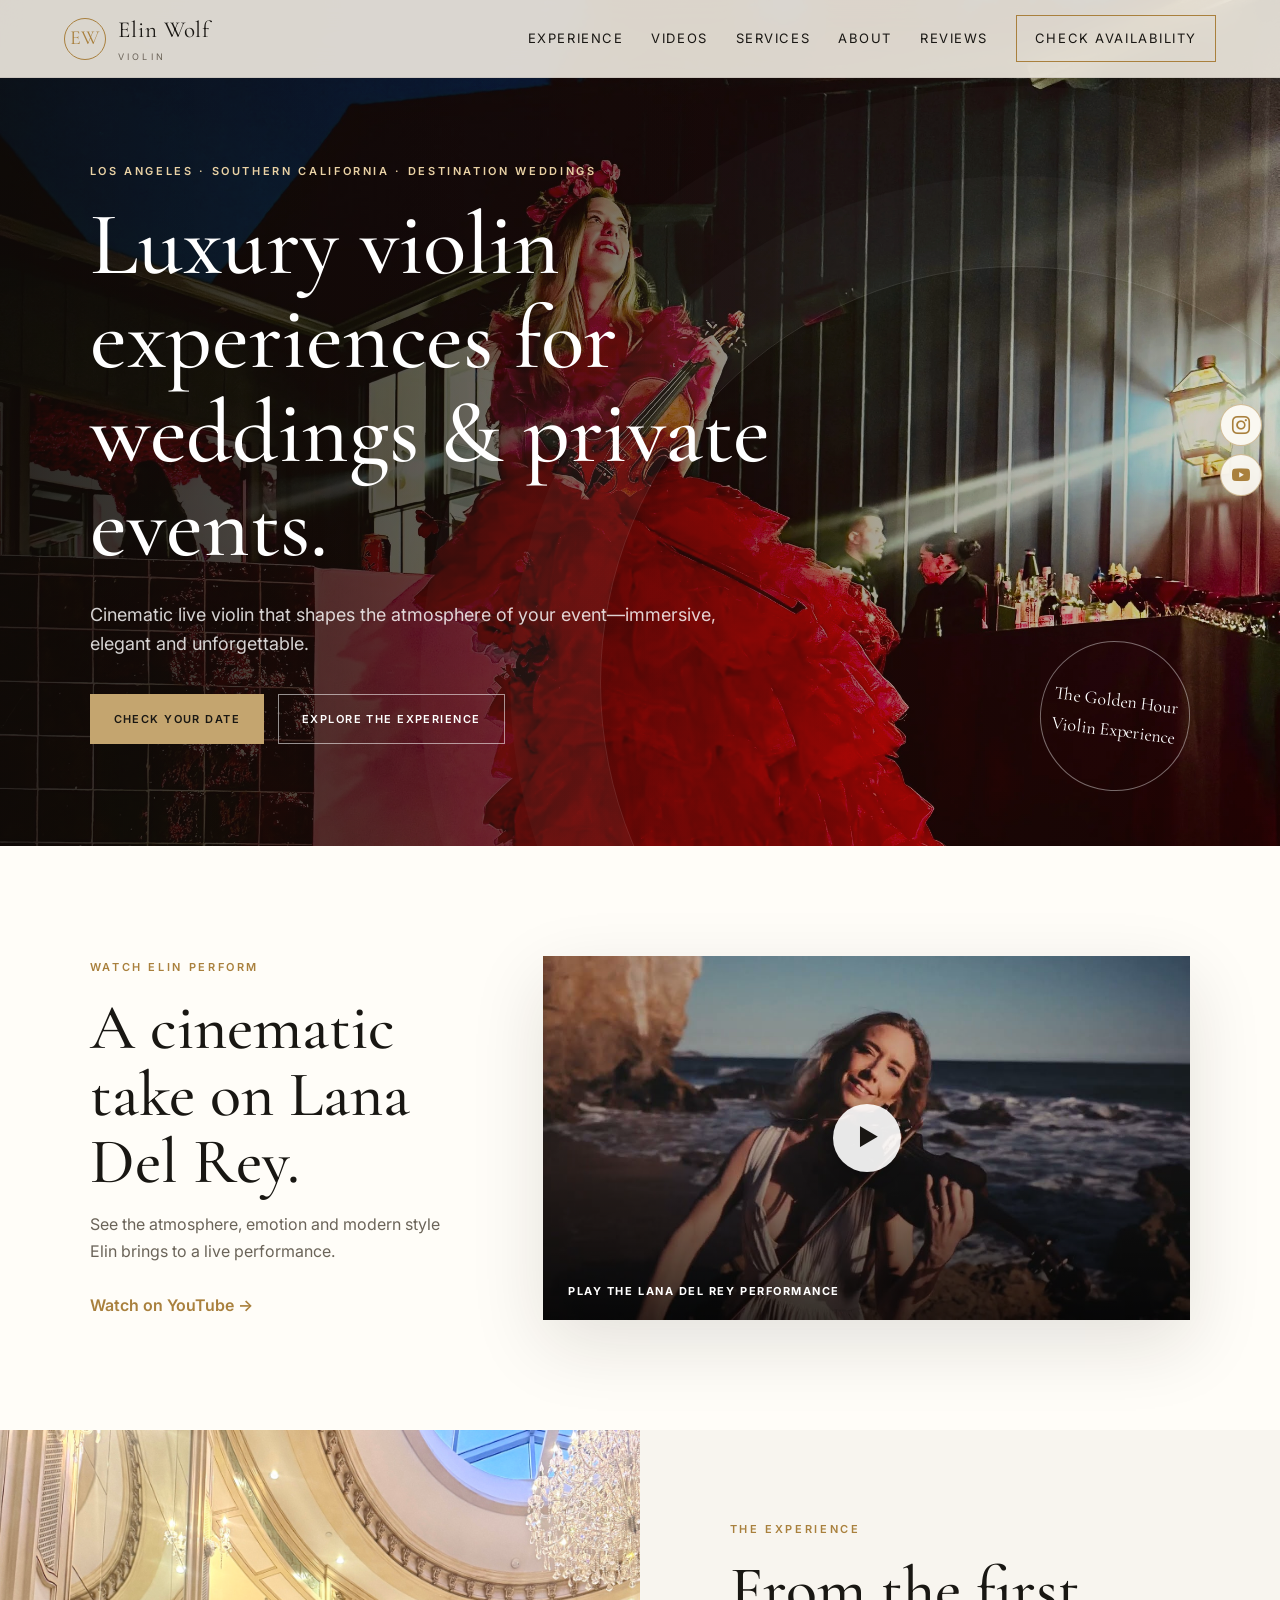
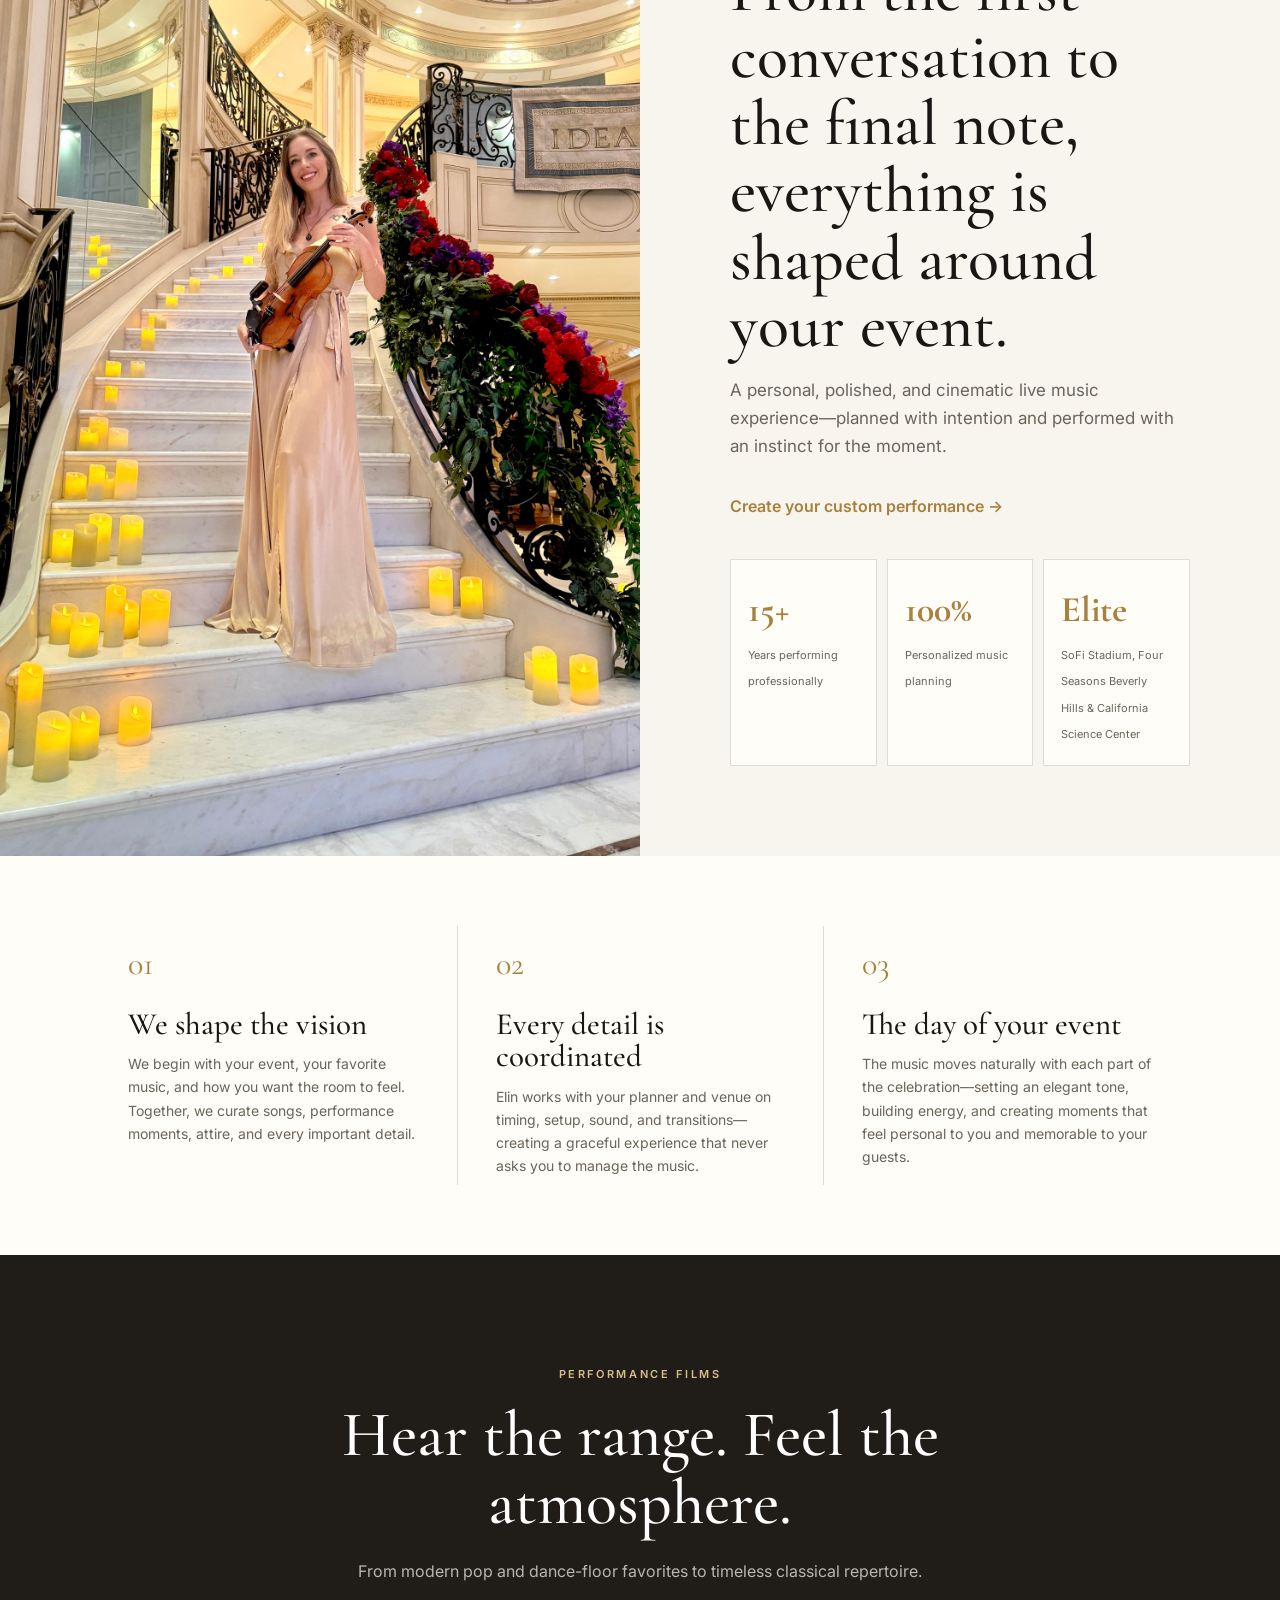
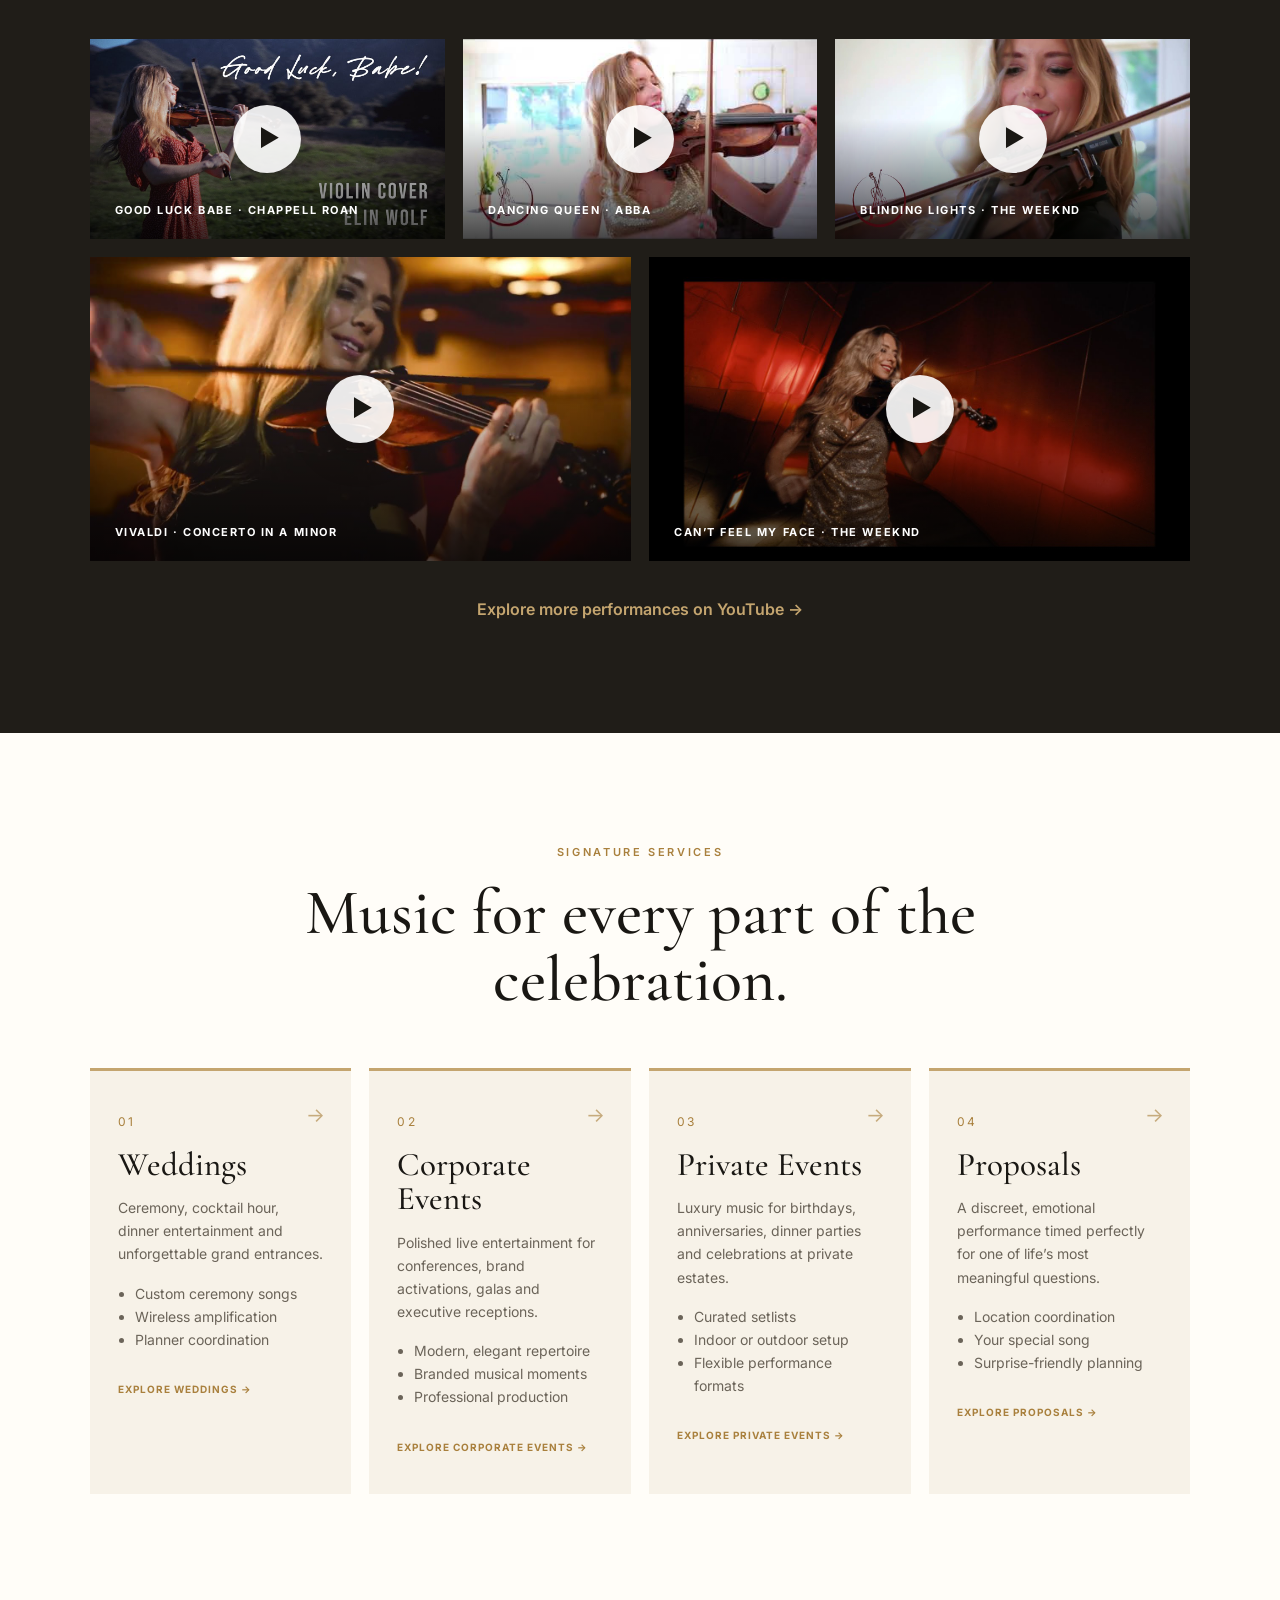
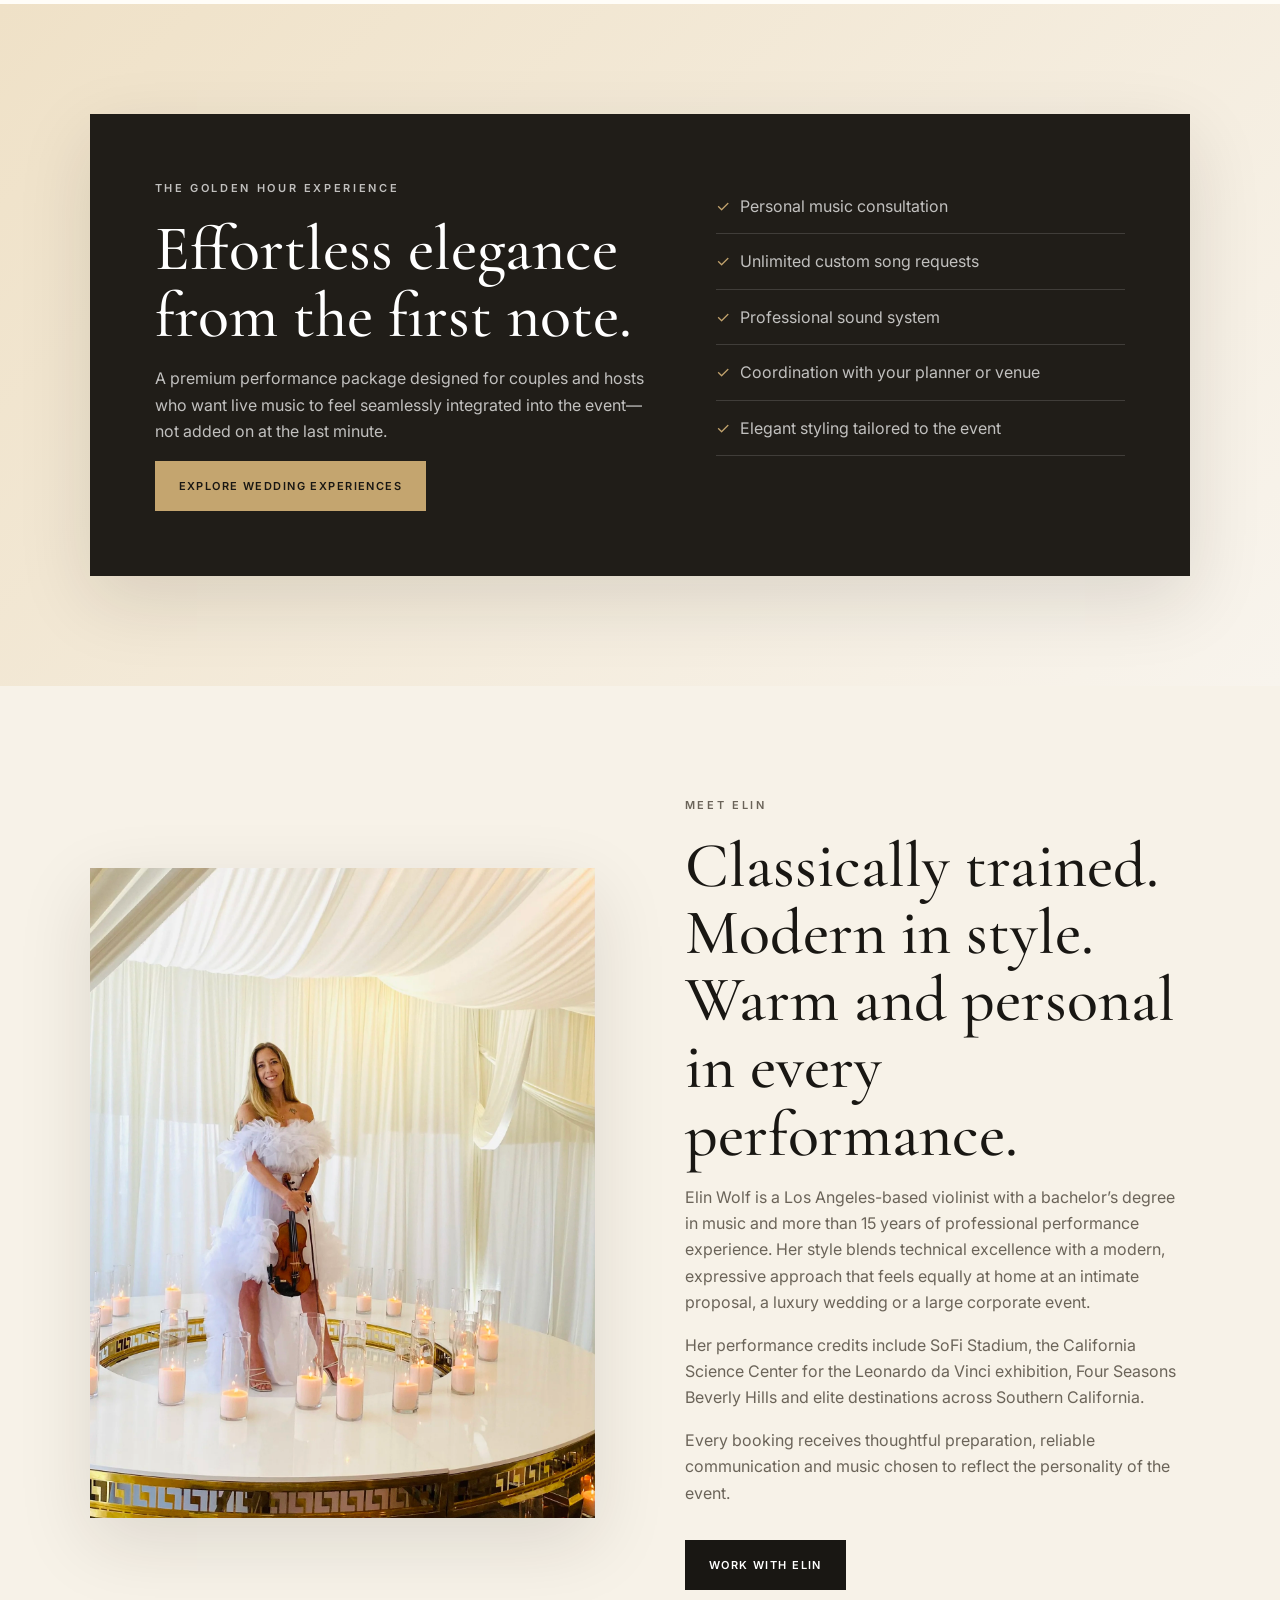
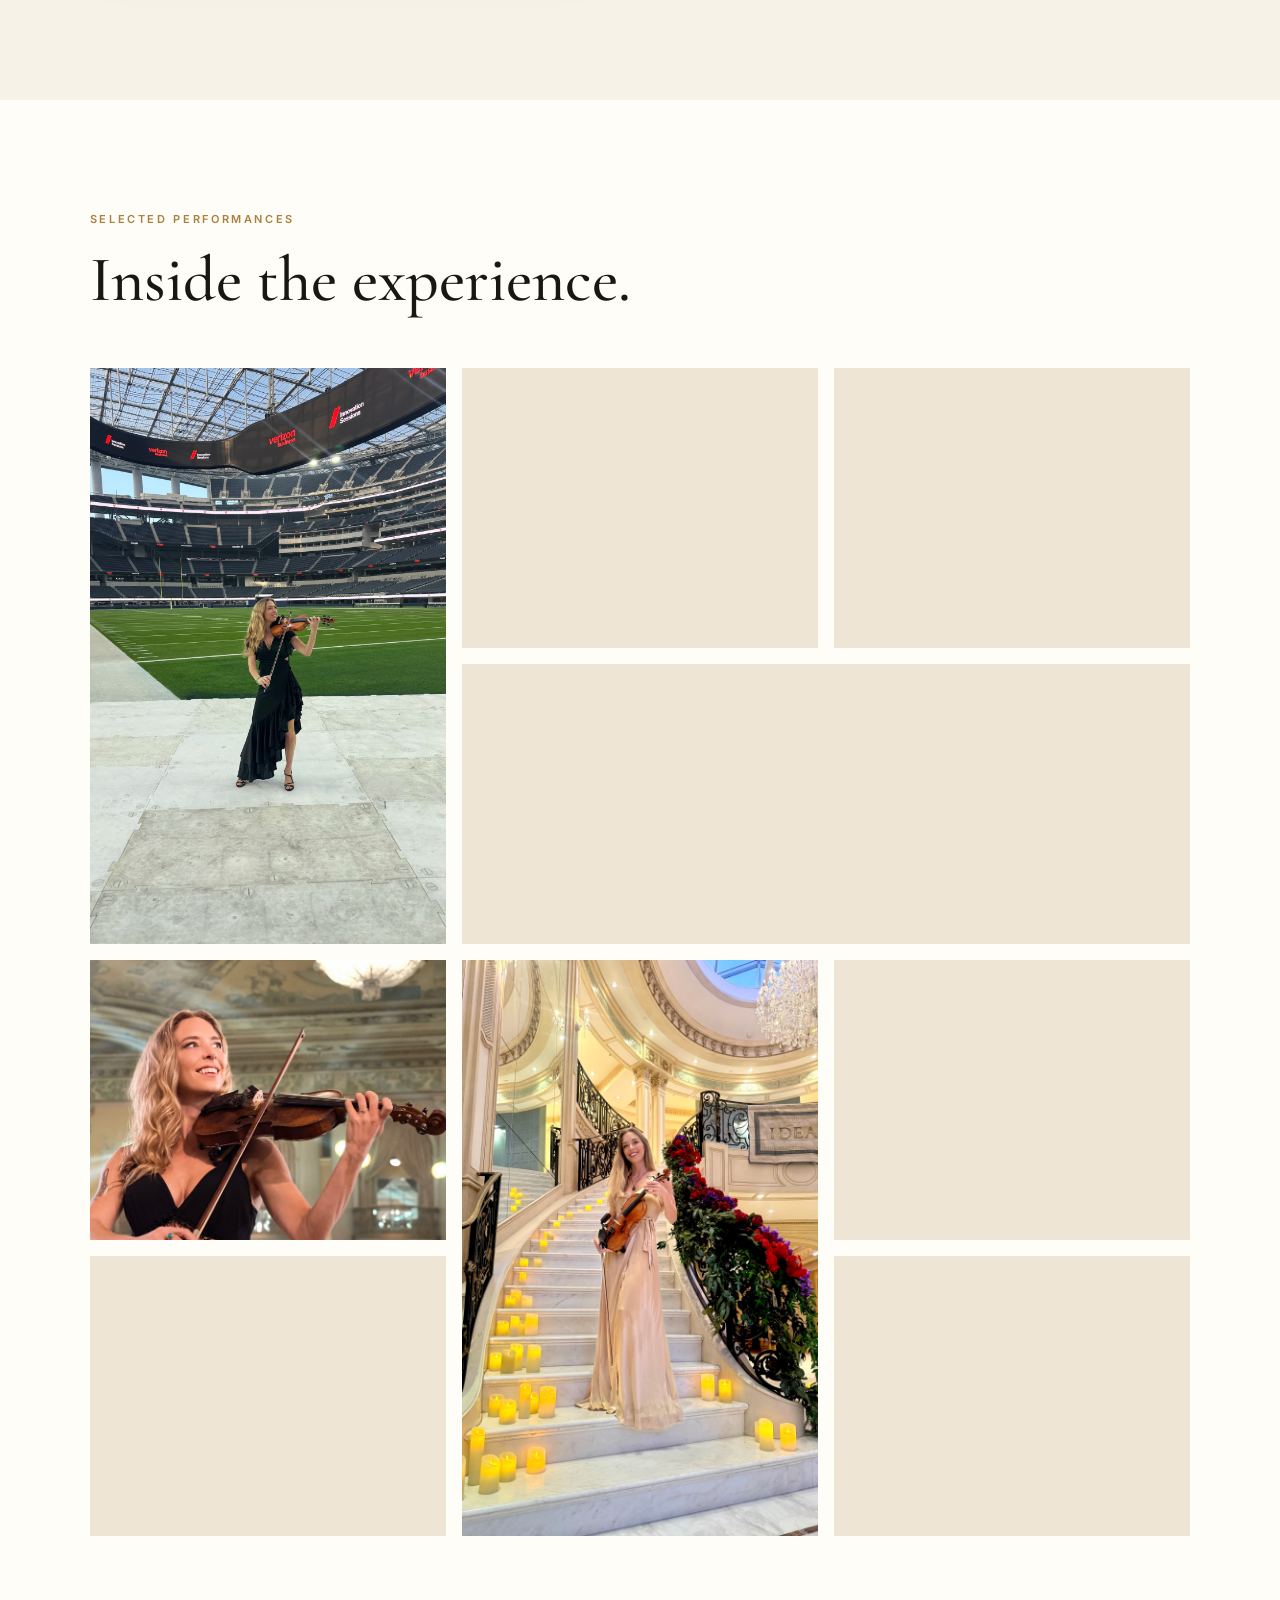
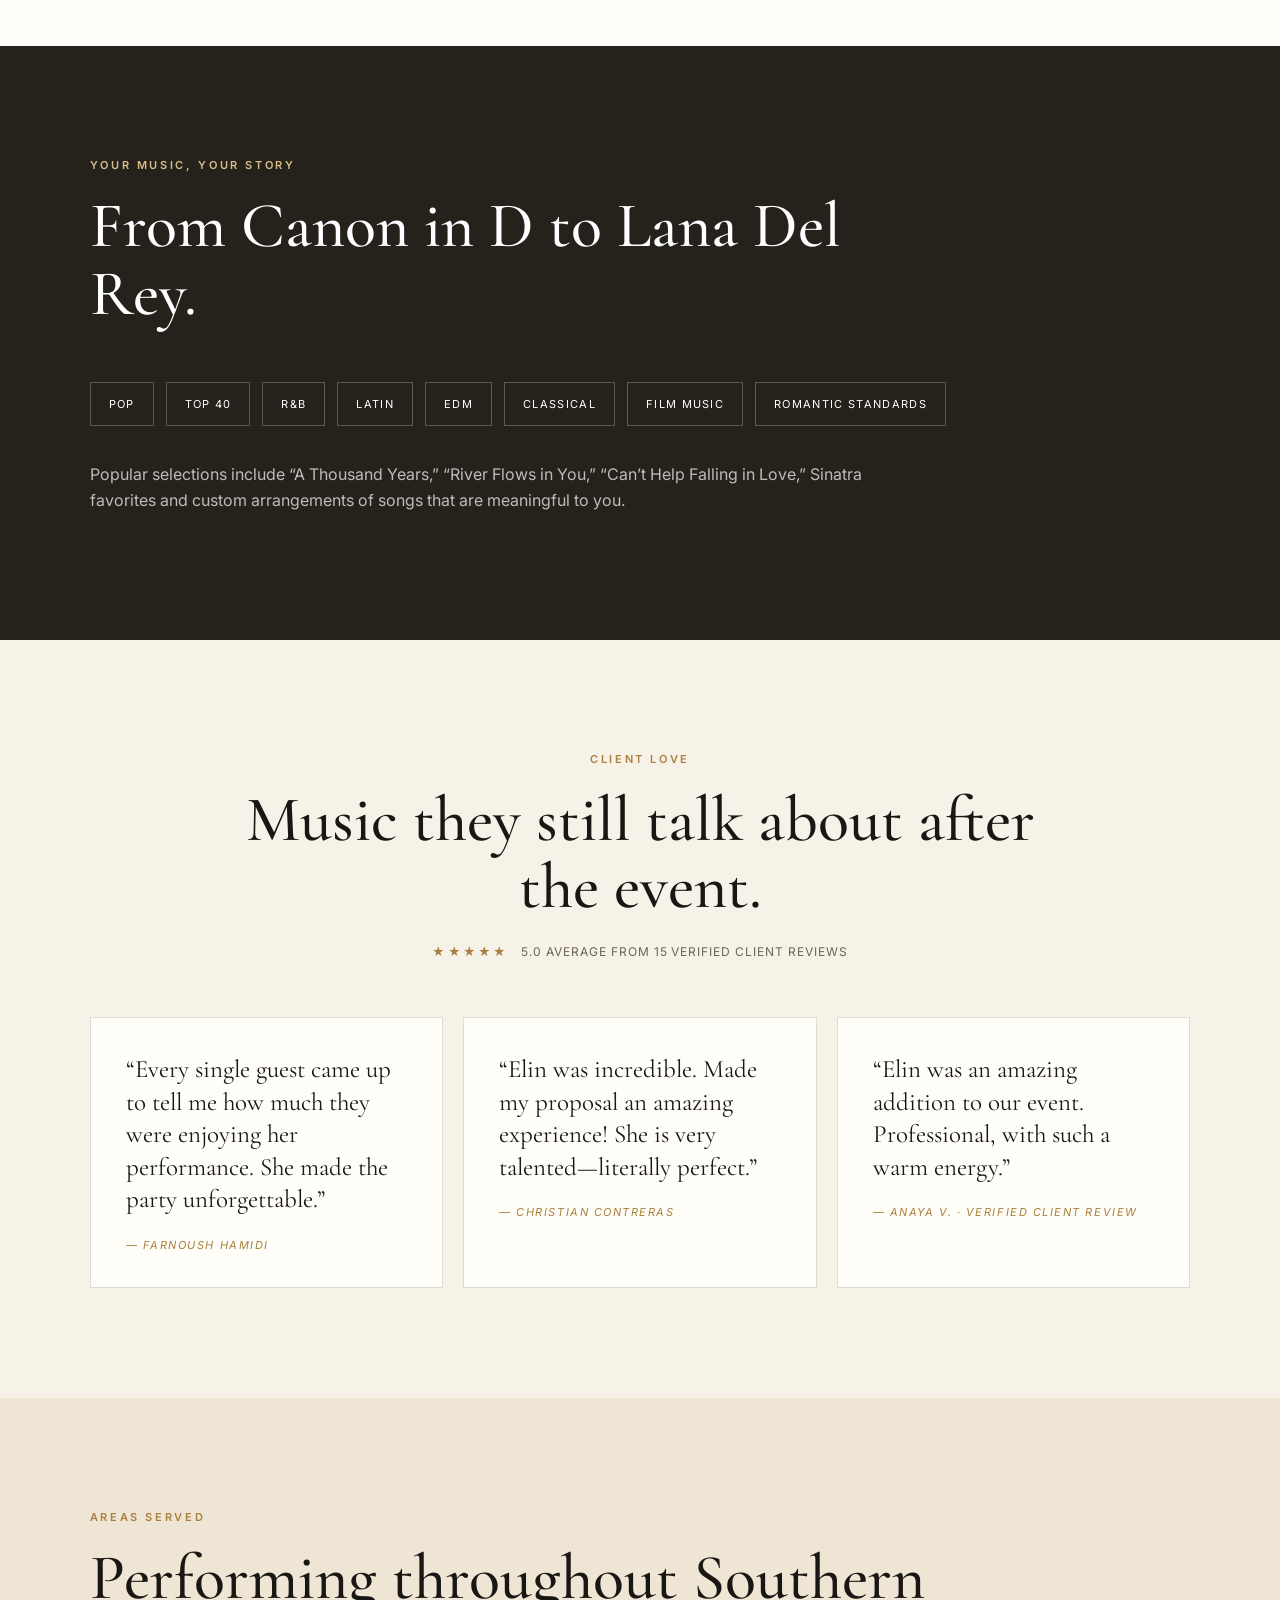
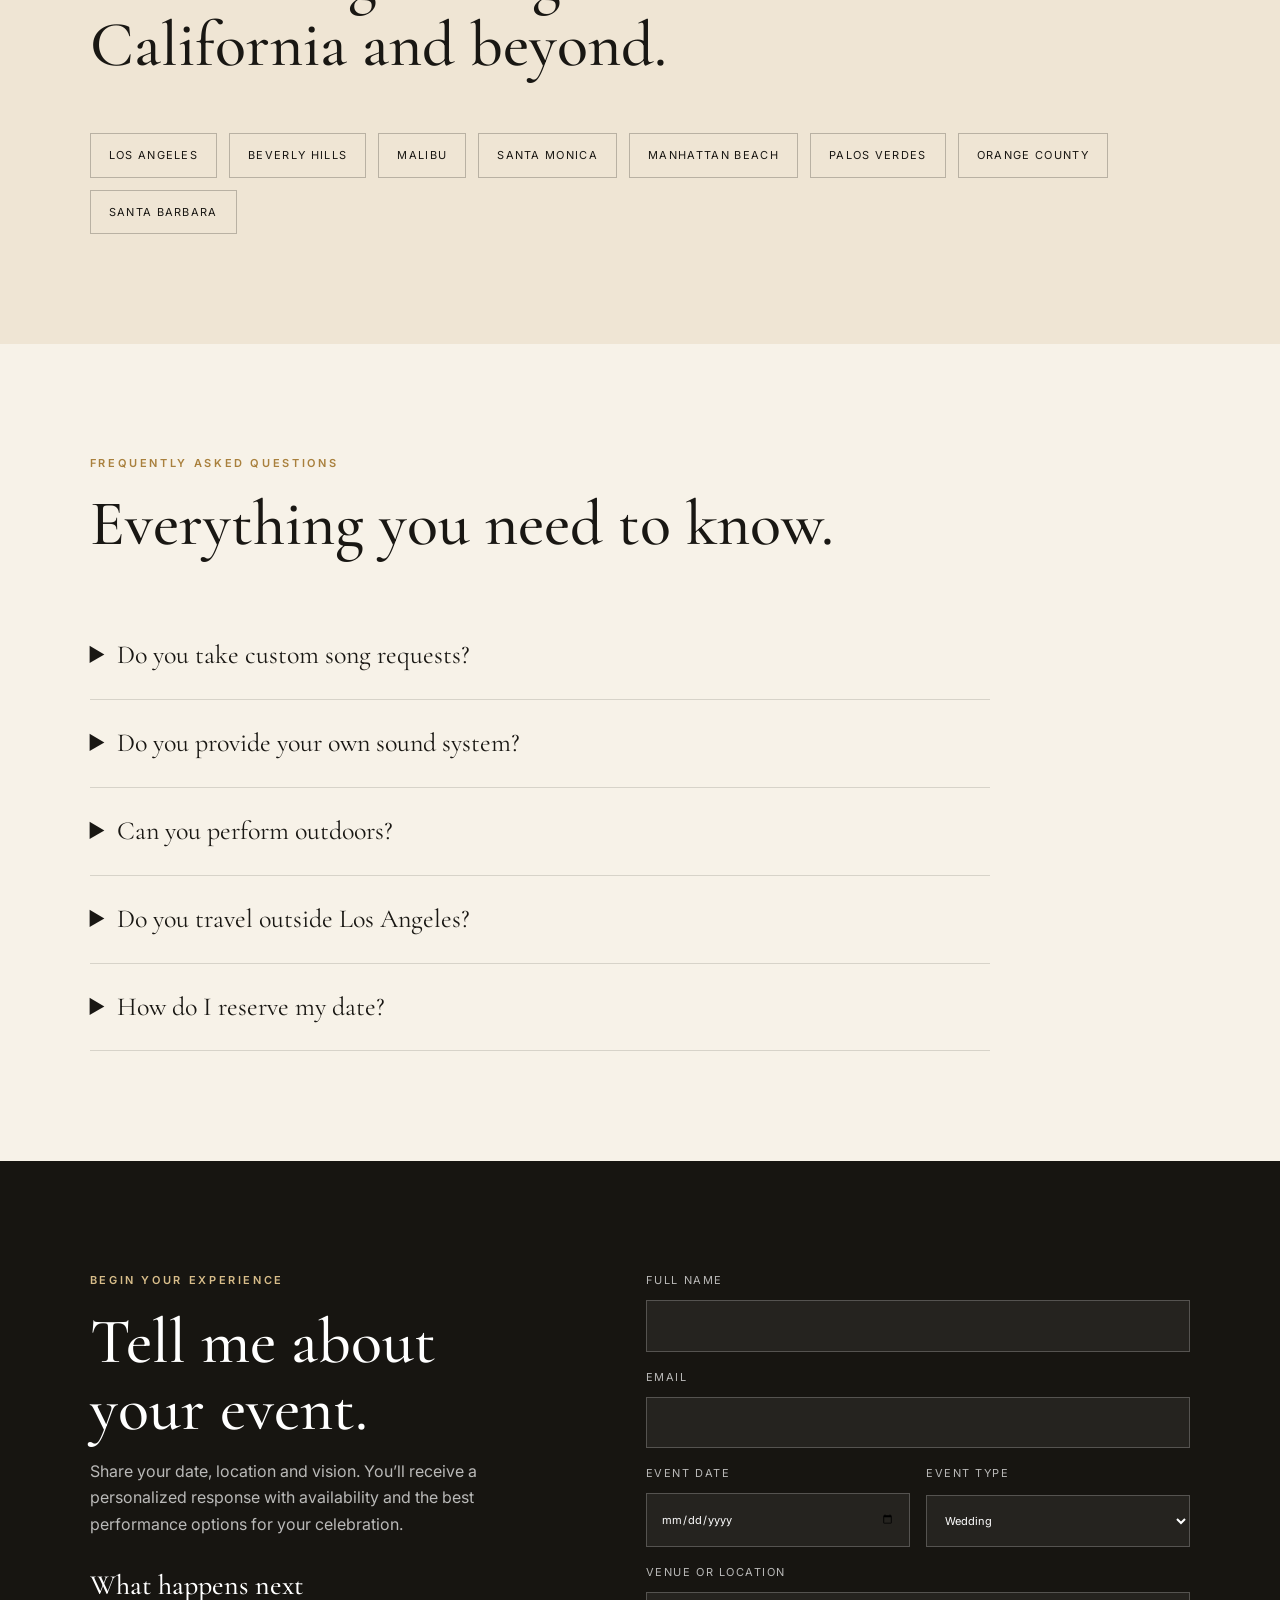
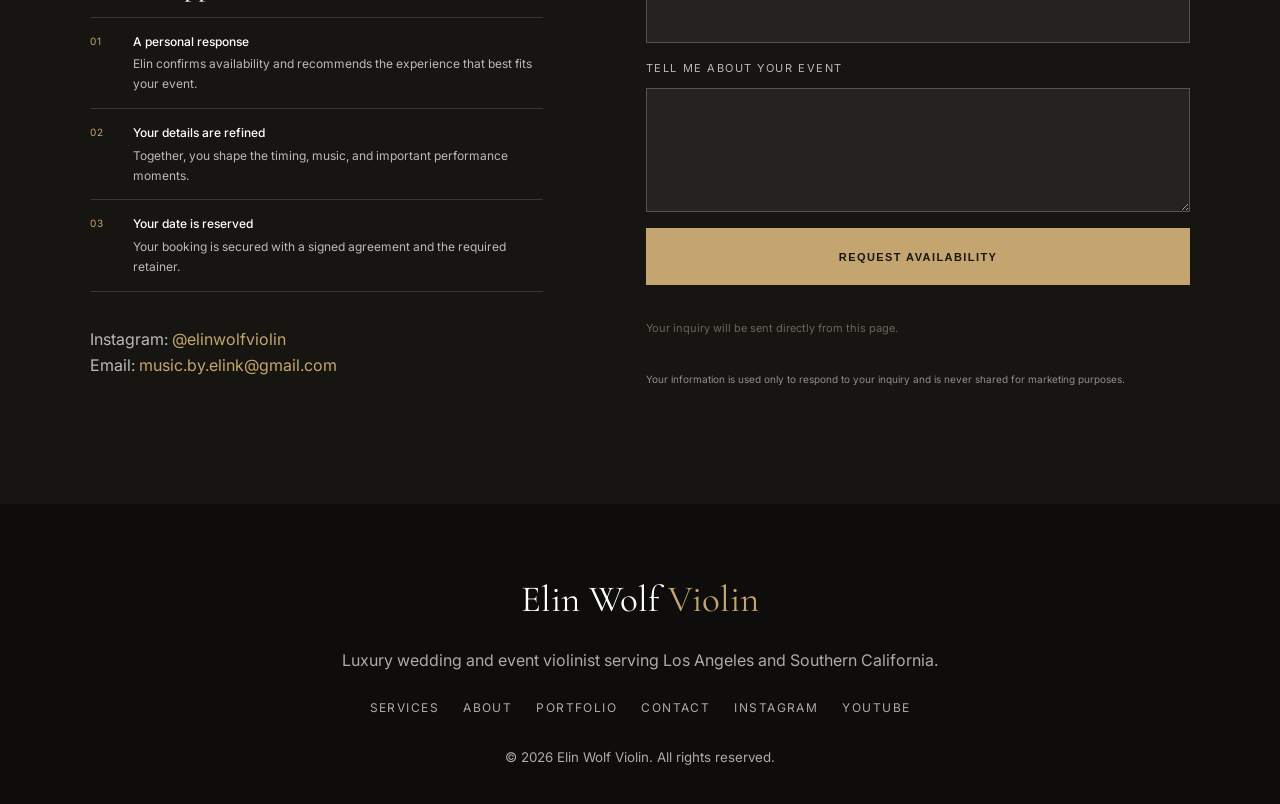
==== index.html @ 5f20a6de "Add Google Analytics 4 to website pages" ====
<!DOCTYPE html>
<html lang="en">
<head>
  <!-- Google tag (gtag.js) -->
  <script async src="https://www.googletagmanager.com/gtag/js?id=G-BD74DCQGRV"></script>
  <script>
    window.dataLayer = window.dataLayer || [];
    function gtag(){dataLayer.push(arguments);}
    gtag('js', new Date());

    gtag('config', 'G-BD74DCQGRV');
  </script>
  <meta charset="UTF-8" />
  <meta name="viewport" content="width=device-width, initial-scale=1.0" />
  <title>Wedding &amp; Event Violinist Los Angeles | Elin Wolf</title>
  <meta name="description" content="Hire Los Angeles wedding and event violinist Elin Wolf for cinematic live music at ceremonies, cocktail hours, corporate events and destination weddings." />
  <meta name="author" content="Elin Wolf" />
  <meta name="robots" content="index, follow, max-image-preview:large, max-snippet:-1, max-video-preview:-1" />
  <meta name="theme-color" content="#f7f2e8" />
  <meta property="og:title" content="Elin Wolf | Los Angeles Wedding &amp; Event Violinist" />
  <meta property="og:description" content="Cinematic live violin for Los Angeles weddings, private events, corporate celebrations and destination weddings." />
  <meta property="og:type" content="website" />
  <meta property="og:locale" content="en_US" />
  <meta property="og:url" content="https://elinwolf.com/" />
  <meta property="og:image" content="https://elinwolf.com/assets/images/elin-hero.webp" />
  <meta property="og:image:alt" content="Los Angeles wedding and event violinist Elin Wolf performing in a red dress" />
  <meta name="twitter:card" content="summary_large_image" />
  <meta name="twitter:title" content="Elin Wolf | Los Angeles Wedding &amp; Event Violinist" />
  <meta name="twitter:description" content="Cinematic live violin for weddings and elevated events across Southern California and beyond." />
  <meta name="twitter:image" content="https://elinwolf.com/assets/images/elin-hero.webp" />
  <link rel="canonical" href="https://elinwolf.com/" />
  <link rel="preload" as="image" href="assets/images/elin-hero.webp" type="image/webp" fetchpriority="high" />
  <link rel="preconnect" href="https://fonts.googleapis.com">
  <link rel="preconnect" href="https://fonts.gstatic.com" crossorigin>
  <link href="https://fonts.googleapis.com/css2?family=Cormorant+Garamond:wght@400;500;600;700&family=Inter:wght@300;400;500;600&display=swap" rel="stylesheet">
  <link href="https://cdn.jsdelivr.net/npm/bootstrap-icons@1.11.3/font/bootstrap-icons.min.css" rel="stylesheet">
  <link rel="stylesheet" href="styles.css" />
  <script type="application/ld+json">
  {
    "@context": "https://schema.org",
    "@graph": [
      {
        "@type": "WebSite",
        "@id": "https://elinwolf.com/#website",
        "url": "https://elinwolf.com/",
        "name": "Elin Wolf Violin",
        "inLanguage": "en-US"
      },
      {
        "@type": "Person",
        "@id": "https://elinwolf.com/#elin-wolf",
        "name": "Elin Wolf",
        "jobTitle": "Wedding and Event Violinist",
        "url": "https://elinwolf.com/",
        "image": "https://elinwolf.com/assets/images/elin-hero.webp",
        "email": "music.by.elink@gmail.com",
        "sameAs": [
          "https://www.instagram.com/elinwolfviolin/",
          "https://www.facebook.com/Elin.wolf.music",
          "https://www.youtube.com/@elinwolf"
        ],
        "knowsAbout": ["Wedding music", "Live violin music", "Corporate event entertainment", "Private event entertainment"],
        "areaServed": ["Los Angeles", "Beverly Hills", "Malibu", "Santa Monica", "Orange County", "Santa Barbara", "Southern California"]
      },
      {
        "@type": "Service",
        "@id": "https://elinwolf.com/#violin-service",
        "name": "Live Wedding and Event Violin",
        "url": "https://elinwolf.com/services.html",
        "provider": {"@id": "https://elinwolf.com/#elin-wolf"},
        "serviceType": "Live violin music for weddings and events",
        "areaServed": ["Los Angeles", "Southern California", "Destination weddings"]
      }
    ]
  }
  </script>
</head>
<body>
  <header class="site-header" id="top">
    <a class="brand" href="#top" aria-label="Elin Wolf home">
      <span class="brand-mark">EW</span>
      <span class="brand-text">Elin Wolf <small>Violin</small></span>
    </a>
    <button class="menu-toggle" aria-label="Open navigation" aria-expanded="false">☰</button>
    <nav class="nav" aria-label="Primary navigation">
      <a href="#experience">Experience</a>
      <a href="#videos">Videos</a>
      <a href="#services">Services</a>
      <a href="#about">About</a>
      <a href="#reviews">Reviews</a>
      <a class="nav-cta" href="#contact">Check Availability</a>
      <span class="nav-socials" aria-label="Follow Elin Wolf">
        <a href="https://www.instagram.com/elinwolfviolin/" target="_blank" rel="noopener" aria-label="Instagram"><i class="bi bi-instagram" aria-hidden="true"></i></a>
        <a href="https://www.youtube.com/@elinwolf" target="_blank" rel="noopener" aria-label="YouTube"><i class="bi bi-youtube" aria-hidden="true"></i></a>
      </span>
    </nav>
  </header>
  <aside class="social-rail" aria-label="Follow Elin Wolf">
    <a href="https://www.instagram.com/elinwolfviolin/" target="_blank" rel="noopener" aria-label="Follow Elin Wolf Violin on Instagram" title="Instagram"><i class="bi bi-instagram" aria-hidden="true"></i></a>
    <a href="https://www.youtube.com/@elinwolf" target="_blank" rel="noopener" aria-label="Watch Elin Wolf on YouTube" title="YouTube"><i class="bi bi-youtube" aria-hidden="true"></i></a>
  </aside>

  <main>
    <section class="hero" aria-labelledby="hero-title">
      <div class="hero-overlay"></div>
      <div class="hero-content reveal">
        <p class="eyebrow">Los Angeles · Southern California · Destination Weddings</p>
        <h1 id="hero-title">Luxury violin experiences for weddings &amp; private events.</h1>
        <p class="hero-copy">Cinematic live violin that shapes the atmosphere of your event—immersive, elegant and unforgettable.</p>
        <div class="hero-actions">
          <a class="button button-primary" href="#contact">Check Your Date</a>
          <a class="button button-ghost" href="#experience">Explore the Experience</a>
        </div>
      </div>
      <div class="hero-badge" aria-hidden="true">The Golden Hour<br>Violin Experience</div>
    </section>

    <section class="featured-performance section" aria-labelledby="featured-performance-title">
      <div class="featured-performance-copy reveal">
        <p class="eyebrow">Watch Elin perform</p>
        <h2 id="featured-performance-title">A cinematic take on Lana Del Rey.</h2>
        <p>See the atmosphere, emotion and modern style Elin brings to a live performance.</p>
        <a class="text-link" href="https://www.youtube.com/watch?v=PZVRF8bBZms" target="_blank" rel="noopener">Watch on YouTube →</a>
      </div>
      <a class="video-card featured-video reveal" href="https://www.youtube.com/watch?v=PZVRF8bBZms" target="_blank" rel="noopener" aria-label="Watch Elin Wolf perform Lana Del Rey on YouTube"><img src="assets/images/video-cinematic.jpg" alt="Elin Wolf performing a cinematic Lana Del Rey violin cover" width="1280" height="720" loading="lazy" decoding="async" /><span class="play-button">▶</span><strong>Play the Lana Del Rey performance</strong></a>
    </section>

    <section class="experience" id="experience">
      <div class="experience-hero">
        <figure class="experience-image reveal"><img src="assets/images/portrait-candle-staircase-optimized.jpg" alt="Elin Wolf holding her violin on a candlelit staircase" width="1800" height="2400" loading="lazy" decoding="async" /></figure>
        <div class="experience-intro reveal">
          <p class="eyebrow">The Experience</p>
          <h2>From the first conversation to the final note, everything is shaped around your event.</h2>
          <p>A personal, polished, and cinematic live music experience—planned with intention and performed with an instinct for the moment.</p>
          <a class="text-link" href="#contact">Create your custom performance →</a>
          <div class="stats experience-stats">
            <article><strong>15+</strong><span>Years performing professionally</span></article>
            <article><strong>100%</strong><span>Personalized music planning</span></article>
            <article><strong>Elite</strong><span>SoFi Stadium, Four Seasons Beverly Hills &amp; California Science Center</span></article>
          </div>
        </div>
      </div>
      <div class="experience-journey">
        <article class="reveal"><span>01</span><h3>We shape the vision</h3><p>We begin with your event, your favorite music, and how you want the room to feel. Together, we curate songs, performance moments, attire, and every important detail.</p></article>
        <article class="reveal"><span>02</span><h3>Every detail is coordinated</h3><p>Elin works with your planner and venue on timing, setup, sound, and transitions—creating a graceful experience that never asks you to manage the music.</p></article>
        <article class="reveal"><span>03</span><h3>The day of your event</h3><p>The music moves naturally with each part of the celebration—setting an elegant tone, building energy, and creating moments that feel personal to you and memorable to your guests.</p></article>
      </div>
    </section>

    <section class="videos section" id="videos">
      <div class="section-heading centered reveal">
        <p class="eyebrow">Performance films</p>
        <h2>Hear the range. Feel the atmosphere.</h2>
        <p class="section-intro">From modern pop and dance-floor favorites to timeless classical repertoire.</p>
      </div>
      <div class="performance-video-grid">
        <a class="video-card reveal" href="https://www.youtube.com/watch?v=6JAU_qaO0tQ" target="_blank" rel="noopener" aria-label="Watch Good Luck Babe violin cover on YouTube"><img src="assets/images/video-good-luck-babe.jpg" alt="Good Luck Babe violin cover by Elin Wolf" width="1280" height="720" loading="lazy" decoding="async" /><span class="play-button">▶</span><strong>Good Luck Babe · Chappell Roan</strong></a>
        <a class="video-card reveal" href="https://www.youtube.com/watch?v=5mLK-t-zDlU" target="_blank" rel="noopener" aria-label="Watch Dancing Queen violin cover on YouTube"><img src="assets/images/video-dancing-queen.jpg" alt="Dancing Queen violin cover by Elin Wolf" width="480" height="360" loading="lazy" decoding="async" /><span class="play-button">▶</span><strong>Dancing Queen · ABBA</strong></a>
        <a class="video-card reveal" href="https://www.youtube.com/watch?v=fwtFwlMh_n0" target="_blank" rel="noopener" aria-label="Watch Blinding Lights violin cover on YouTube"><img src="assets/images/video-blinding-lights.jpg" alt="Blinding Lights violin cover by Elin Wolf" width="1280" height="720" loading="lazy" decoding="async" /><span class="play-button">▶</span><strong>Blinding Lights · The Weeknd</strong></a>
        <a class="video-card reveal" href="https://www.youtube.com/watch?v=0FAFnOoW5os" target="_blank" rel="noopener" aria-label="Watch Vivaldi violin concerto performance on YouTube"><img src="assets/images/video-vivaldi.jpg" alt="Vivaldi violin concerto performed by Elin Wolf" width="1280" height="720" loading="lazy" decoding="async" /><span class="play-button">▶</span><strong>Vivaldi · Concerto in A Minor</strong></a>
        <a class="video-card reveal" href="https://www.youtube.com/watch?v=-yK4hVyQ1bg" target="_blank" rel="noopener" aria-label="Watch Can't Feel My Face violin cover on YouTube"><img src="assets/images/video-event.jpg" alt="Can't Feel My Face violin cover by Elin Wolf" width="1280" height="720" loading="lazy" decoding="async" /><span class="play-button">▶</span><strong>Can’t Feel My Face · The Weeknd</strong></a>
      </div>
      <p class="video-channel-link reveal"><a class="text-link" href="https://www.youtube.com/@elinwolf" target="_blank" rel="noopener">Explore more performances on YouTube →</a></p>
    </section>

    <section class="services section" id="services">
      <div class="section-heading centered reveal">
        <p class="eyebrow">Signature services</p>
        <h2>Music for every part of the celebration.</h2>
      </div>
      <div class="card-grid">
        <a class="service-card reveal" href="services.html#weddings">
          <span>01</span>
          <h3>Weddings</h3>
          <p>Ceremony, cocktail hour, dinner entertainment and unforgettable grand entrances.</p>
          <ul><li>Custom ceremony songs</li><li>Wireless amplification</li><li>Planner coordination</li></ul>
          <strong class="service-link">Explore weddings →</strong>
        </a>
        <a class="service-card reveal" href="services.html#corporate">
          <span>02</span>
          <h3>Corporate Events</h3>
          <p>Polished live entertainment for conferences, brand activations, galas and executive receptions.</p>
          <ul><li>Modern, elegant repertoire</li><li>Branded musical moments</li><li>Professional production</li></ul>
          <strong class="service-link">Explore corporate events →</strong>
        </a>
        <a class="service-card reveal" href="services.html#private">
          <span>03</span>
          <h3>Private Events</h3>
          <p>Luxury music for birthdays, anniversaries, dinner parties and celebrations at private estates.</p>
          <ul><li>Curated setlists</li><li>Indoor or outdoor setup</li><li>Flexible performance formats</li></ul>
          <strong class="service-link">Explore private events →</strong>
        </a>
        <a class="service-card reveal" href="services.html#proposals">
          <span>04</span>
          <h3>Proposals</h3>
          <p>A discreet, emotional performance timed perfectly for one of life’s most meaningful questions.</p>
          <ul><li>Location coordination</li><li>Your special song</li><li>Surprise-friendly planning</li></ul>
          <strong class="service-link">Explore proposals →</strong>
        </a>
      </div>
    </section>

    <section class="feature section">
      <div class="feature-panel reveal">
        <div>
          <p class="eyebrow">The Golden Hour Experience</p>
          <h2>Effortless elegance from the first note.</h2>
          <p>A premium performance package designed for couples and hosts who want live music to feel seamlessly integrated into the event—not added on at the last minute.</p>
          <a class="button button-primary" href="services.html#wedding-packages">Explore Wedding Experiences</a>
        </div>
        <div class="feature-list">
          <p><span>✓</span>Personal music consultation</p>
          <p><span>✓</span>Unlimited custom song requests</p>
          <p><span>✓</span>Professional sound system</p>
          <p><span>✓</span>Coordination with your planner or venue</p>
          <p><span>✓</span>Elegant styling tailored to the event</p>
        </div>
      </div>
    </section>

    <section class="about section" id="about">
      <figure class="portrait reveal"><img src="assets/images/elin-portrait.webp" alt="Elin Wolf performing violin at an elegant event" width="1500" height="2000" loading="lazy" decoding="async" /></figure>
      <div class="about-copy reveal">
        <p class="eyebrow">Meet Elin</p>
        <h2>Classically trained. Modern in style. Warm and personal in every performance.</h2>
        <p>Elin Wolf is a Los Angeles-based violinist with a bachelor’s degree in music and more than 15 years of professional performance experience. Her style blends technical excellence with a modern, expressive approach that feels equally at home at an intimate proposal, a luxury wedding or a large corporate event.</p>
        <p>Her performance credits include SoFi Stadium, the California Science Center for the Leonardo da Vinci exhibition, Four Seasons Beverly Hills and elite destinations across Southern California.</p>
        <p>Every booking receives thoughtful preparation, reliable communication and music chosen to reflect the personality of the event.</p>
        <a class="button button-dark" href="#contact">Work With Elin</a>
      </div>
    </section>

    <section class="portfolio section" id="portfolio">
      <div class="section-heading reveal">
        <p class="eyebrow">Selected performances</p>
        <h2>Inside the experience.</h2>
      </div>
      <div class="gallery-grid">
        <figure class="gallery-tall reveal"><img src="assets/images/performance-wedding.webp" alt="Elin Wolf performing violin on the field at SoFi Stadium" width="1500" height="2000" loading="lazy" decoding="async" /></figure>
        <figure class="reveal"><img src="assets/images/performance-sofi.webp" alt="Elin Wolf in a gold gown on a flower-lined staircase with her violin" width="1500" height="2000" loading="lazy" decoding="async" /></figure>
        <figure class="reveal"><img src="assets/images/performance-gala.webp" alt="Elin Wolf performing violin onstage at an elegant red-lit gala" width="1201" height="1800" loading="lazy" decoding="async" /></figure>
        <figure class="gallery-wide reveal"><img src="assets/images/performance-celebration.webp" alt="Elin Wolf at a Beverly Hills Living event with her violin" width="1500" height="1125" loading="lazy" decoding="async" /></figure>
        <figure class="reveal"><img src="assets/images/performance-private.webp" alt="Elin Wolf performing violin in a black gown inside an ornate ballroom" width="1500" height="2000" loading="lazy" decoding="async" /></figure>
        <figure class="gallery-tall reveal"><img src="assets/images/portrait-candle-staircase-optimized.jpg" alt="Elin Wolf with her violin on a candlelit staircase" width="1800" height="2400" loading="lazy" decoding="async" /></figure>
        <figure class="reveal"><img src="assets/images/performance-red-closeup-optimized.jpg" alt="Close-up of Elin Wolf performing violin in a red dress" width="1600" height="2400" loading="lazy" decoding="async" /></figure>
        <figure class="reveal"><img src="assets/images/proposal-ocean.jpg" alt="Elin Wolf performing violin during an oceanfront proposal" width="843" height="1084" loading="lazy" decoding="async" /></figure>
        <figure class="reveal"><img src="assets/images/elin-portrait.webp" alt="Elin Wolf in a white dress surrounded by candlelight" width="1500" height="2000" loading="lazy" decoding="async" /></figure>
      </div>
    </section>

    <section class="repertoire section">
      <div class="section-heading reveal">
        <p class="eyebrow">Your music, your story</p>
        <h2>From Canon in D to Lana Del Rey.</h2>
      </div>
      <div class="genre-row reveal">
        <span>Pop</span><span>Top 40</span><span>R&amp;B</span><span>Latin</span><span>EDM</span><span>Classical</span><span>Film Music</span><span>Romantic Standards</span>
      </div>
      <p class="repertoire-note reveal">Popular selections include “A Thousand Years,” “River Flows in You,” “Can’t Help Falling in Love,” Sinatra favorites and custom arrangements of songs that are meaningful to you.</p>
    </section>

    <section class="reviews section" id="reviews">
      <div class="section-heading centered reveal">
        <p class="eyebrow">Client love</p>
        <h2>Music they still talk about after the event.</h2>
        <p class="review-summary"><span aria-label="5 out of 5 stars">★★★★★</span> 5.0 average from 15 verified client reviews</p>
      </div>
      <div class="review-grid">
        <blockquote class="reveal">“Every single guest came up to tell me how much they were enjoying her performance. She made the party unforgettable.”<cite>— Farnoush Hamidi</cite></blockquote>
        <blockquote class="reveal">“Elin was incredible. Made my proposal an amazing experience! She is very talented—literally perfect.”<cite>— Christian Contreras</cite></blockquote>
        <blockquote class="reveal">“Elin was an amazing addition to our event. Professional, with such a warm energy.”<cite>— Anaya V. · Verified client review</cite></blockquote>
      </div>
    </section>

    <section class="areas section">
      <div class="section-heading reveal">
        <p class="eyebrow">Areas served</p>
        <h2>Performing throughout Southern California and beyond.</h2>
      </div>
      <div class="areas-list reveal">
        <span>Los Angeles</span><span>Beverly Hills</span><span>Malibu</span><span>Santa Monica</span><span>Manhattan Beach</span><span>Palos Verdes</span><span>Orange County</span><span>Santa Barbara</span>
      </div>
    </section>

    <section class="faq section">
      <div class="section-heading reveal">
        <p class="eyebrow">Frequently asked questions</p>
        <h2>Everything you need to know.</h2>
      </div>
      <div class="faq-list reveal">
        <details><summary>Do you take custom song requests?</summary><p>Yes. Custom song planning is available, and unlimited requests are included in the Golden Hour Experience.</p></details>
        <details><summary>Do you provide your own sound system?</summary><p>Yes. Professional amplification is available for most events. Venue systems may also be used when coordinated in advance.</p></details>
        <details><summary>Can you perform outdoors?</summary><p>Yes, provided there is appropriate shade or weather protection for the instrument and performer.</p></details>
        <details><summary>Do you travel outside Los Angeles?</summary><p>Yes. Travel is complimentary within 20 miles, with additional mileage or travel fees for events farther away.</p></details>
        <details><summary>How do I reserve my date?</summary><p>Your date is secured once the agreement is signed and the required retainer has been received.</p></details>
      </div>
    </section>

    <section class="contact section" id="contact">
      <div class="contact-copy reveal">
        <p class="eyebrow">Begin your experience</p>
        <h2>Tell me about your event.</h2>
        <p>Share your date, location and vision. You’ll receive a personalized response with availability and the best performance options for your celebration.</p>
        <div class="booking-next">
          <h3>What happens next</h3>
          <p><span>01</span><strong>A personal response</strong>Elin confirms availability and recommends the experience that best fits your event.</p>
          <p><span>02</span><strong>Your details are refined</strong>Together, you shape the timing, music, and important performance moments.</p>
          <p><span>03</span><strong>Your date is reserved</strong>Your booking is secured with a signed agreement and the required retainer.</p>
        </div>
        <p class="contact-social">Instagram: <a href="https://www.instagram.com/elinwolfviolin/" target="_blank" rel="noopener">@elinwolfviolin</a><br>Email: <a href="mailto:music.by.elink@gmail.com">music.by.elink@gmail.com</a></p>
      </div>
      <form class="contact-form reveal" id="inquiry-form" action="https://formsubmit.co/ajax/music.by.elink@gmail.com" method="POST">
        <div class="mobile-form-heading">
          <p class="eyebrow">Check availability</p>
          <h2>Tell me about your event.</h2>
        </div>
        <input type="hidden" name="_subject" value="New event availability request" />
        <input type="hidden" name="_template" value="table" />
        <input type="hidden" name="_captcha" value="false" />
        <input class="form-honeypot" type="text" name="_honey" tabindex="-1" autocomplete="off" aria-hidden="true" />
        <label>Full name<input type="text" name="name" required /></label>
        <label>Email<input type="email" name="email" required /></label>
        <div class="form-row">
          <label>Event date<input type="date" name="date" /></label>
          <label>Event type<select name="type"><option>Wedding</option><option>Corporate Event</option><option>Private Event</option><option>Proposal</option><option>Other</option></select></label>
        </div>
        <label>Venue or location<input type="text" name="location" /></label>
        <label>Tell me about your event<textarea name="message" rows="5" required></textarea></label>
        <button class="button button-primary" type="submit">Request Availability</button>
        <p class="form-note" id="form-status" role="status" aria-live="polite">Your inquiry will be sent directly from this page.</p>
        <p class="form-privacy">Your information is used only to respond to your inquiry and is never shared for marketing purposes.</p>
      </form>
    </section>
  </main>

  <footer>
    <div class="footer-brand">Elin Wolf <span>Violin</span></div>
    <p>Luxury wedding and event violinist serving Los Angeles and Southern California.</p>
    <div class="footer-links"><a href="#services">Services</a><a href="#about">About</a><a href="#portfolio">Portfolio</a><a href="#contact">Contact</a><a href="https://www.instagram.com/elinwolfviolin/" target="_blank" rel="noopener">Instagram</a><a href="https://www.youtube.com/@elinwolf" target="_blank" rel="noopener">YouTube</a></div>
    <small>© <span id="year"></span> Elin Wolf Violin. All rights reserved.</small>
  </footer>

  <script src="script.js"></script>
</body>
</html>
---- styles.css ----
:root {
  --ink: #191713;
  --ivory: #f7f2e8;
  --cream: #efe5d4;
  --champagne: #c4a56f;
  --gold: #a9803d;
  --white: #fffdf8;
  --muted: #6b6459;
  --line: rgba(25, 23, 19, 0.14);
  --shadow: 0 24px 70px rgba(31, 25, 17, 0.12);
}
* { box-sizing: border-box; }
html { scroll-behavior: smooth; }
body { margin: 0; font-family: Inter, sans-serif; color: var(--ink); background: var(--ivory); line-height: 1.65; }
a { color: inherit; text-decoration: none; }
img { max-width: 100%; }
.site-header { position: fixed; inset: 0 0 auto 0; height: 78px; display: flex; align-items: center; justify-content: space-between; padding: 0 5vw; z-index: 50; background: rgba(247,242,232,.88); backdrop-filter: blur(16px); border-bottom: 1px solid rgba(25,23,19,.08); }
.brand { display: flex; align-items: center; gap: 12px; }
.brand-mark { width: 42px; height: 42px; border: 1px solid var(--gold); border-radius: 50%; display: grid; place-items: center; font-family: 'Cormorant Garamond', serif; font-size: 20px; color: var(--gold); }
.brand-text { font-family: 'Cormorant Garamond', serif; font-size: 23px; letter-spacing: .04em; }
.brand-text small { display: block; font-family: Inter, sans-serif; font-size: 9px; text-transform: uppercase; letter-spacing: .35em; color: var(--muted); }
.nav { display: flex; align-items: center; gap: 28px; font-size: 13px; text-transform: uppercase; letter-spacing: .12em; }
.nav a:hover { color: var(--gold); }
.nav-cta { padding: 12px 18px; border: 1px solid var(--gold); }
.nav-socials { display:none; align-items:center; gap:18px; }
.nav-socials a { font-size:19px; line-height:1; }
.menu-toggle { display: none; border: 0; background: transparent; font-size: 25px; }
.social-rail { position:fixed; right:18px; top:50%; z-index:45; display:grid; gap:8px; transform:translateY(-50%); }
.social-rail a { width:42px; height:42px; display:grid; place-items:center; border:1px solid rgba(169,128,61,.5); border-radius:50%; color:var(--gold); background:rgba(255,253,248,.9); box-shadow:0 8px 24px rgba(31,25,17,.1); backdrop-filter:blur(12px); font-size:10px; font-weight:600; letter-spacing:.08em; transition:.25s; }
.social-rail i { font-size:18px; line-height:1; }
.social-rail a:hover,.social-rail a:focus-visible { color:var(--white); background:var(--gold); transform:translateX(-3px); outline:none; }
.hero { min-height: 94vh; padding: 150px 7vw 90px; display: flex; align-items: center; position: relative; overflow: hidden; background: linear-gradient(90deg,rgba(20,16,12,.82),rgba(20,16,12,.16)), url('assets/images/elin-hero.webp') center 7%/cover no-repeat; color: white; }
.hero::after { content:""; position:absolute; right:-12%; bottom:-30%; width:65vw; height:65vw; border:1px solid rgba(255,255,255,.12); border-radius:50%; box-shadow:0 0 0 90px rgba(255,255,255,.025),0 0 0 180px rgba(255,255,255,.018); }
.hero-overlay { position:absolute; inset:0; background: linear-gradient(90deg,rgba(0,0,0,.32),transparent 68%); }
.hero-content { position: relative; z-index: 2; max-width: 780px; }
.eyebrow { text-transform: uppercase; letter-spacing: .24em; font-size: 11px; font-weight: 600; color: var(--gold); margin: 0 0 18px; }
.hero .eyebrow { color: #ead2a5; }
h1,h2,h3 { font-family: 'Cormorant Garamond', serif; line-height: 1.05; font-weight: 500; }
h1 { font-size: clamp(55px,7vw,96px); margin: 0 0 25px; max-width: 950px; }
h2 { font-size: clamp(40px,5vw,68px); margin: 0; }
h3 { font-size: 33px; margin: 14px 0; }
.hero-copy { font-size: 18px; max-width: 650px; color: rgba(255,255,255,.82); }
.hero-actions { display:flex; gap:14px; flex-wrap:wrap; margin-top:35px; }
.button { display:inline-flex; justify-content:center; align-items:center; min-height:50px; padding:0 23px; border:1px solid transparent; text-transform:uppercase; letter-spacing:.13em; font-size:11px; font-weight:600; cursor:pointer; }
.button-primary { background:var(--champagne); color:#191713; }
.button-primary:hover { background:#d5bc8e; }
.button-ghost { border-color:rgba(255,255,255,.55); color:white; }
.button-dark { background:var(--ink); color:white; margin-top:18px; }
.hero-badge { position:absolute; right:7vw; bottom:55px; z-index:2; width:150px; height:150px; border:1px solid rgba(255,255,255,.4); border-radius:50%; display:grid; place-items:center; text-align:center; font-family:'Cormorant Garamond',serif; font-size:18px; transform:rotate(7deg); }
.section { padding: 110px 7vw; }
.featured-performance { display:grid; grid-template-columns:.72fr 1.28fr; gap:7vw; align-items:center; background:var(--white); }
.featured-performance-copy p:not(.eyebrow) { color:var(--muted); max-width:470px; }
.featured-performance-copy .text-link { display:inline-block; margin-top:12px; }
.featured-video { box-shadow:var(--shadow); }
.videos { background:#201d18; color:white; }
.videos .eyebrow { color:#d8bd8a; }
.videos .section-intro { color:rgba(255,255,255,.68); max-width:620px; margin:22px auto 0; }
.performance-video-grid { display:grid; grid-template-columns:repeat(6,1fr); gap:18px; }
.performance-video-grid .video-card { grid-column:span 2; }
.performance-video-grid .video-card:nth-child(4),.performance-video-grid .video-card:nth-child(5) { grid-column:span 3; }
.video-channel-link { text-align:center; margin:35px 0 0; }
.videos .text-link { color:var(--champagne); }
.section-heading { max-width: 850px; margin-bottom: 55px; }
.section-heading.centered { text-align:center; margin-left:auto; margin-right:auto; }
.experience { background:var(--ivory); }
.experience-hero { display:grid; grid-template-columns:1fr 1fr; min-height:610px; }
.experience-image { margin:0; overflow:hidden; }
.experience-image img { width:100%; height:100%; min-height:610px; display:block; object-fit:cover; object-position:50% 28%; }
.experience-intro { display:flex; flex-direction:column; justify-content:center; padding:7vw; background:#f8f5ef; }
.experience-intro h2 { max-width:720px; }
.experience-intro > p:not(.eyebrow) { max-width:590px; color:var(--muted); font-size:17px; }
.experience-intro .text-link { align-self:flex-start; margin-top:16px; }
.experience-journey { display:grid; grid-template-columns:repeat(3,1fr); padding:70px 7vw; background:var(--white); }
.experience-journey article { padding:12px 38px 8px; border-left:1px solid var(--line); }
.experience-journey article:first-child { border-left:0; }
.experience-journey span { color:var(--gold); font-family:'Cormorant Garamond',serif; font-size:32px; }
.experience-journey h3 { margin:17px 0 12px; font-size:31px; }
.experience-journey p { margin:0; color:var(--muted); font-size:14px; }
.text-link { color:var(--gold); font-weight:600; }
.stats { display:grid; grid-template-columns:repeat(3,1fr); gap:18px; }
.stats article { background:var(--white); border:1px solid var(--line); padding:30px 25px; min-height:175px; }
.stats strong { display:block; font-family:'Cormorant Garamond',serif; font-size:45px; color:var(--gold); }
.stats span { font-size:13px; color:var(--muted); }
.experience-stats { width:100%; margin-top:40px; gap:10px; }
.experience-stats article { min-height:130px; padding:20px 17px; }
.experience-stats strong { font-size:36px; }
.experience-stats span { font-size:11px; line-height:1.45; }
.services { background:var(--white); }
.card-grid { display:grid; grid-template-columns:repeat(4,1fr); gap:18px; }
.service-card { position:relative; background:var(--ivory); padding:36px 28px; border-top:3px solid var(--champagne); cursor:pointer; transition:.3s; }
.service-card::after { content:"→"; position:absolute; top:28px; right:26px; color:var(--gold); font-size:20px; opacity:.62; transition:transform .3s ease,opacity .3s ease; }
.service-card:hover { transform:translateY(-8px); box-shadow:var(--shadow); }
.service-card:hover::after,.service-card:focus-visible::after { opacity:1; transform:translateX(4px); }
.service-card:focus-visible { outline:2px solid var(--gold); outline-offset:4px; }
.service-card > span { color:var(--gold); font-size:12px; letter-spacing:.2em; }
.service-card p,.service-card li { color:var(--muted); font-size:14px; }
.service-card ul { padding-left:17px; }
.service-link { display:inline-block; margin-top:14px; color:var(--gold); text-transform:uppercase; letter-spacing:.1em; font-size:10px; }
.services-page { padding-top:78px; }
.service-jump { position:sticky; top:78px; z-index:20; display:flex; justify-content:center; gap:28px; padding:18px 5vw; background:rgba(255,253,248,.96); border-bottom:1px solid var(--line); text-transform:uppercase; letter-spacing:.12em; font-size:11px; }
.service-jump h1 { margin:0 18px 0 0; color:var(--gold); font-family:Inter,sans-serif; font-size:11px; font-weight:600; line-height:inherit; letter-spacing:.12em; }
.service-jump a:hover { color:var(--gold); }
.service-detail { display:grid; grid-template-columns:1fr 1fr; min-height:760px; scroll-margin-top:145px; background:var(--white); }
.service-detail-reverse .service-detail-image { order:2; }
.service-detail-reverse .service-detail-copy { order:1; background:var(--ivory); }
.service-detail-image { margin:0; min-height:760px; overflow:hidden; }
.service-detail-image img { width:100%; height:100%; min-height:760px; display:block; object-fit:cover; object-position:50% 30%; }
#weddings .service-detail-image img { object-position:50% 33%; }
#corporate .service-detail-image img { object-position:50% 23%; }
#private .service-detail-image img { object-position:50% 25%; }
#proposals .service-detail-image img { object-position:48% 40%; }
.service-detail-copy { display:flex; flex-direction:column; justify-content:center; padding:7vw; }
.service-detail-copy > p:not(.eyebrow) { color:var(--muted); font-size:16px; }
.service-facts { margin-top:25px; border-top:1px solid var(--line); }
.service-facts article { display:grid; grid-template-columns:110px 1fr; gap:20px; padding:16px 0; border-bottom:1px solid var(--line); }
.service-facts strong { color:var(--gold); text-transform:uppercase; letter-spacing:.1em; font-size:10px; }
.service-facts span { color:var(--muted); font-size:13px; }
.wedding-packages { scroll-margin-top:145px; background:var(--ivory); }
.wedding-packages .section-intro { max-width:680px; margin:22px auto 0; color:var(--muted); }
.wedding-package-grid { display:grid; grid-template-columns:1.35fr .9fr; gap:20px; max-width:1200px; margin:0 auto; }
.wedding-package-secondary { display:grid; gap:20px; }
.wedding-package { padding:36px; border:1px solid var(--line); background:var(--white); }
.wedding-package h3 { margin-top:10px; }
.wedding-package > p:not(.package-label),.wedding-package li { color:var(--muted); font-size:13px; }
.wedding-package ul { margin:24px 0 0; padding-left:18px; }
.wedding-package li { margin:8px 0; }
.wedding-package .text-link { display:inline-block; margin-top:18px; font-size:12px; }
.package-label { margin:0; color:var(--gold); text-transform:uppercase; letter-spacing:.18em; font-size:10px; font-weight:600; }
.wedding-package-signature { display:flex; flex-direction:column; justify-content:center; padding:58px; color:white; background:#201d18; box-shadow:var(--shadow); }
.wedding-package-signature h3 { font-size:clamp(42px,4vw,62px); }
.wedding-package-signature > p:not(.package-label),.wedding-package-signature li { color:rgba(255,255,255,.7); }
.wedding-package-signature .button { align-self:flex-start; margin-top:25px; }
.individual-moments { max-width:1200px; margin:28px auto 0; padding:25px 30px; display:flex; align-items:center; justify-content:space-between; gap:30px; border-top:1px solid var(--line); border-bottom:1px solid var(--line); }
.individual-moments strong { font-family:'Cormorant Garamond',serif; font-size:25px; font-weight:500; }
.individual-moments p { margin:0; color:var(--muted); font-size:13px; }
.destination-weddings { padding:75px 8vw; display:flex; align-items:center; justify-content:space-between; gap:6vw; color:white; background:linear-gradient(105deg,rgba(20,16,12,.93),rgba(20,16,12,.68)),url('assets/images/proposal-ocean.jpg') center 43%/cover no-repeat; }
.destination-copy { max-width:760px; }
.destination-copy .eyebrow { color:var(--champagne); }
.destination-copy p:not(.eyebrow) { margin:22px 0 0; color:rgba(255,255,255,.75); }
.destination-weddings > .button { flex:0 0 auto; }
.services-note { background:linear-gradient(135deg,#efe1c7,#f8f4ed); }
.services-note .section-intro { max-width:700px; margin:22px auto 0; color:var(--muted); }
.feature { background:linear-gradient(135deg,#efe1c7,#f8f4ed); }
.feature-panel { background:#201d18; color:white; padding:65px; display:grid; grid-template-columns:1.2fr 1fr; gap:70px; box-shadow:var(--shadow); }
.feature-panel p { color:rgba(255,255,255,.72); }
.feature-list p { border-bottom:1px solid rgba(255,255,255,.14); padding:14px 0; margin:0; }
.feature-list span { color:var(--champagne); margin-right:10px; }
.about { display:grid; grid-template-columns:1fr 1fr; gap:7vw; align-items:center; }
.portrait { min-height:650px; margin:0; box-shadow:var(--shadow); overflow:hidden; }
.portrait img { width:100%; height:650px; object-fit:cover; object-position:center 28%; display:block; }
.portfolio { background:var(--white); }
.gallery-grid { display:grid; grid-template-columns:repeat(3,1fr); grid-auto-rows:280px; gap:16px; }
.gallery-grid figure { margin:0; overflow:hidden; background:var(--cream); }
.gallery-grid img { width:100%; height:100%; display:block; object-fit:cover; transition:transform .6s ease; }
.gallery-grid figure:nth-child(1) img { object-position:50% 45%; }
.gallery-grid figure:nth-child(2) img { object-position:50% 18%; }
.gallery-grid figure:nth-child(3) img { object-position:50% 28%; }
.gallery-grid figure:nth-child(4) img { object-position:50% 18%; }
.gallery-grid figure:nth-child(5) img { object-position:50% 22%; }
.gallery-grid figure:nth-child(6) img { object-position:50% 42%; }
.gallery-grid figure:nth-child(7) img { object-position:50% 18%; }
.gallery-grid figure:nth-child(8) img { object-position:50% 42%; }
.gallery-grid figure:nth-child(9) img { object-position:50% 35%; }
.gallery-grid figure:hover img { transform:scale(1.035); }
.gallery-tall { grid-row:span 2; }
.gallery-wide { grid-column:span 2; }
.video-grid { display:grid; grid-template-columns:repeat(2,1fr); gap:18px; margin-top:55px; }
.video-card { position:relative; display:block; aspect-ratio:16/9; overflow:hidden; background:#111; color:white; }
.video-card img { width:100%; height:100%; object-fit:cover; display:block; transition:transform .5s ease, opacity .5s ease; }
.video-card::after { content:""; position:absolute; inset:0; background:linear-gradient(transparent 40%,rgba(0,0,0,.72)); }
.video-card:hover img { transform:scale(1.025); opacity:.88; }
.play-button { position:absolute; z-index:2; left:50%; top:50%; transform:translate(-50%,-50%); width:68px; height:68px; border-radius:50%; display:grid; place-items:center; padding-left:4px; background:rgba(255,255,255,.9); color:var(--ink); font-size:23px; box-shadow:0 10px 35px rgba(0,0,0,.28); }
.video-card strong { position:absolute; z-index:2; left:25px; bottom:20px; text-transform:uppercase; letter-spacing:.14em; font-size:11px; }
.about-copy p { color:var(--muted); }
.repertoire { background:#25211b; color:white; }
.repertoire .eyebrow { color:#d8bd8a; }
.genre-row,.areas-list { display:flex; flex-wrap:wrap; gap:12px; }
.genre-row span,.areas-list span { border:1px solid rgba(255,255,255,.25); padding:12px 18px; text-transform:uppercase; letter-spacing:.12em; font-size:11px; }
.repertoire-note { max-width:820px; margin-top:35px; color:rgba(255,255,255,.7); }
.review-grid { display:grid; grid-template-columns:repeat(3,1fr); gap:20px; }
.review-summary { margin:22px 0 0; color:var(--muted); font-size:12px; letter-spacing:.08em; text-transform:uppercase; }
.review-summary span { margin-right:9px; color:var(--gold); letter-spacing:.18em; }
blockquote { margin:0; background:var(--white); border:1px solid var(--line); padding:35px; font-family:'Cormorant Garamond',serif; font-size:25px; line-height:1.3; }
blockquote cite { display:block; font-family:Inter,sans-serif; font-size:11px; text-transform:uppercase; letter-spacing:.14em; margin-top:22px; color:var(--gold); }
.placeholder-note,.form-note { font-size:11px; color:var(--muted); margin-top:18px; }
.areas { background:var(--cream); }
.areas-list span { border-color:rgba(25,23,19,.25); }
.faq-list { max-width:900px; }
details { border-bottom:1px solid var(--line); padding:22px 0; }
summary { cursor:pointer; font-family:'Cormorant Garamond',serif; font-size:26px; }
details p { color:var(--muted); }
.contact { background:#171511; color:white; display:grid; grid-template-columns:1fr 1.2fr; gap:8vw; }
.contact .eyebrow { color:#d8bd8a; }
.contact-copy p { color:rgba(255,255,255,.7); }
.contact-social a { color:var(--champagne); }
.booking-next { margin:34px 0; }
.booking-next h3 { margin:0 0 16px; color:white; font-size:28px; }
.booking-next p { position:relative; margin:0; padding:14px 0 14px 43px; border-top:1px solid rgba(255,255,255,.14); font-size:12px; }
.booking-next p:last-child { border-bottom:1px solid rgba(255,255,255,.14); }
.booking-next p span { position:absolute; left:0; top:15px; color:var(--champagne); font-size:10px; letter-spacing:.12em; }
.booking-next p strong { display:block; margin-bottom:3px; color:white; font-size:12px; font-weight:500; }
.contact-form { display:grid; gap:16px; }
.mobile-form-heading { display:none; }
.contact-form label { display:grid; gap:7px; font-size:11px; text-transform:uppercase; letter-spacing:.14em; color:rgba(255,255,255,.7); }
.contact-form button:disabled { cursor:wait; opacity:.72; }
.form-honeypot { position:absolute!important; left:-10000px!important; width:1px!important; height:1px!important; overflow:hidden!important; }
.form-success { color:#d8bd8a; }
.form-error { color:#ffb8ab; }
.form-privacy { margin:0; color:rgba(255,255,255,.52); font-size:10px; line-height:1.55; }
.form-row { display:grid; grid-template-columns:1fr 1fr; gap:16px; }
input,select,textarea { width:100%; border:1px solid rgba(255,255,255,.22); background:rgba(255,255,255,.06); color:white; padding:14px; font:inherit; }
select option { color:black; }
footer { background:#0e0d0b; color:rgba(255,255,255,.65); text-align:center; padding:65px 7vw 35px; }
.footer-brand { font-family:'Cormorant Garamond',serif; font-size:37px; color:white; }
.footer-brand span { color:var(--champagne); }
.footer-links { display:flex; justify-content:center; gap:24px; margin:25px 0; font-size:12px; text-transform:uppercase; letter-spacing:.12em; }
.reveal { opacity:0; transform:translateY(25px); transition:.8s ease; }
.reveal.visible { opacity:1; transform:none; }
@media (max-width: 980px) {
  .menu-toggle { display:block; }
  .nav { display:none; position:absolute; top:78px; left:0; right:0; padding:25px 5vw; background:var(--ivory); flex-direction:column; align-items:flex-start; }
  .nav.open { display:flex; }
  .nav-socials { display:flex; padding-top:8px; }
  .social-rail { display:none; }
  .hero-badge { display:none; }
  .experience-hero,.about,.contact,.feature-panel,.featured-performance,.service-detail { grid-template-columns:1fr; }
  .contact-form { order:-1; }
  .mobile-form-heading { display:block; margin-bottom:12px; }
  .mobile-form-heading .eyebrow { margin-bottom:10px; }
  .mobile-form-heading h2 { margin:0; }
  .service-detail-reverse .service-detail-image,.service-detail-reverse .service-detail-copy { order:initial; }
  .service-detail-image,.service-detail-image img { min-height:520px; height:520px; }
  .service-jump {
    justify-content:flex-start;
    overflow-x:auto;
    padding-right:52px;
    scroll-snap-type:x proximity;
    scrollbar-width:none;
    -webkit-overflow-scrolling:touch;
    -webkit-mask-image:linear-gradient(to right, #000 0, #000 calc(100% - 38px), transparent 100%);
    mask-image:linear-gradient(to right, #000 0, #000 calc(100% - 38px), transparent 100%);
  }
  .service-jump::-webkit-scrollbar { display:none; }
  .service-jump > * { flex:0 0 auto; scroll-snap-align:start; }
  .wedding-packages { scroll-margin-top:158px; }
  .wedding-package-grid { grid-template-columns:1fr; }
  .destination-weddings { align-items:flex-start; flex-direction:column; }
  .experience-image img { min-height:520px; height:520px; }
  .experience-journey { grid-template-columns:1fr; padding-top:45px; padding-bottom:45px; }
  .experience-journey article { padding:28px 0; border-left:0; border-top:1px solid var(--line); }
  .experience-journey article:first-child { border-top:0; }
  .performance-video-grid { grid-template-columns:repeat(2,1fr); }
  .performance-video-grid .video-card,.performance-video-grid .video-card:nth-child(4),.performance-video-grid .video-card:nth-child(5) { grid-column:span 1; }
  .card-grid { grid-template-columns:repeat(2,1fr); }
  .stats { grid-template-columns:1fr; }
  .portrait,.portrait img { min-height:450px; height:450px; }
}
@media (max-width: 640px) {
  .section { padding:80px 6vw; }
  .hero { padding:135px 6vw 80px; min-height:88vh; }
  h1 { font-size:51px; }
  .card-grid,.review-grid,.form-row,.video-grid,.performance-video-grid { grid-template-columns:1fr; }
  .gallery-grid { grid-template-columns:1fr 1fr; grid-auto-rows:220px; }
  .gallery-wide { grid-column:span 2; }
  .feature-panel { padding:38px 25px; }
  .service-detail-copy { padding:70px 6vw; }
  .service-facts article { grid-template-columns:1fr; gap:7px; }
  .wedding-package,.wedding-package-signature { padding:34px 26px; }
  .individual-moments { align-items:flex-start; flex-direction:column; gap:8px; }
  .footer-links { flex-wrap:wrap; }
}
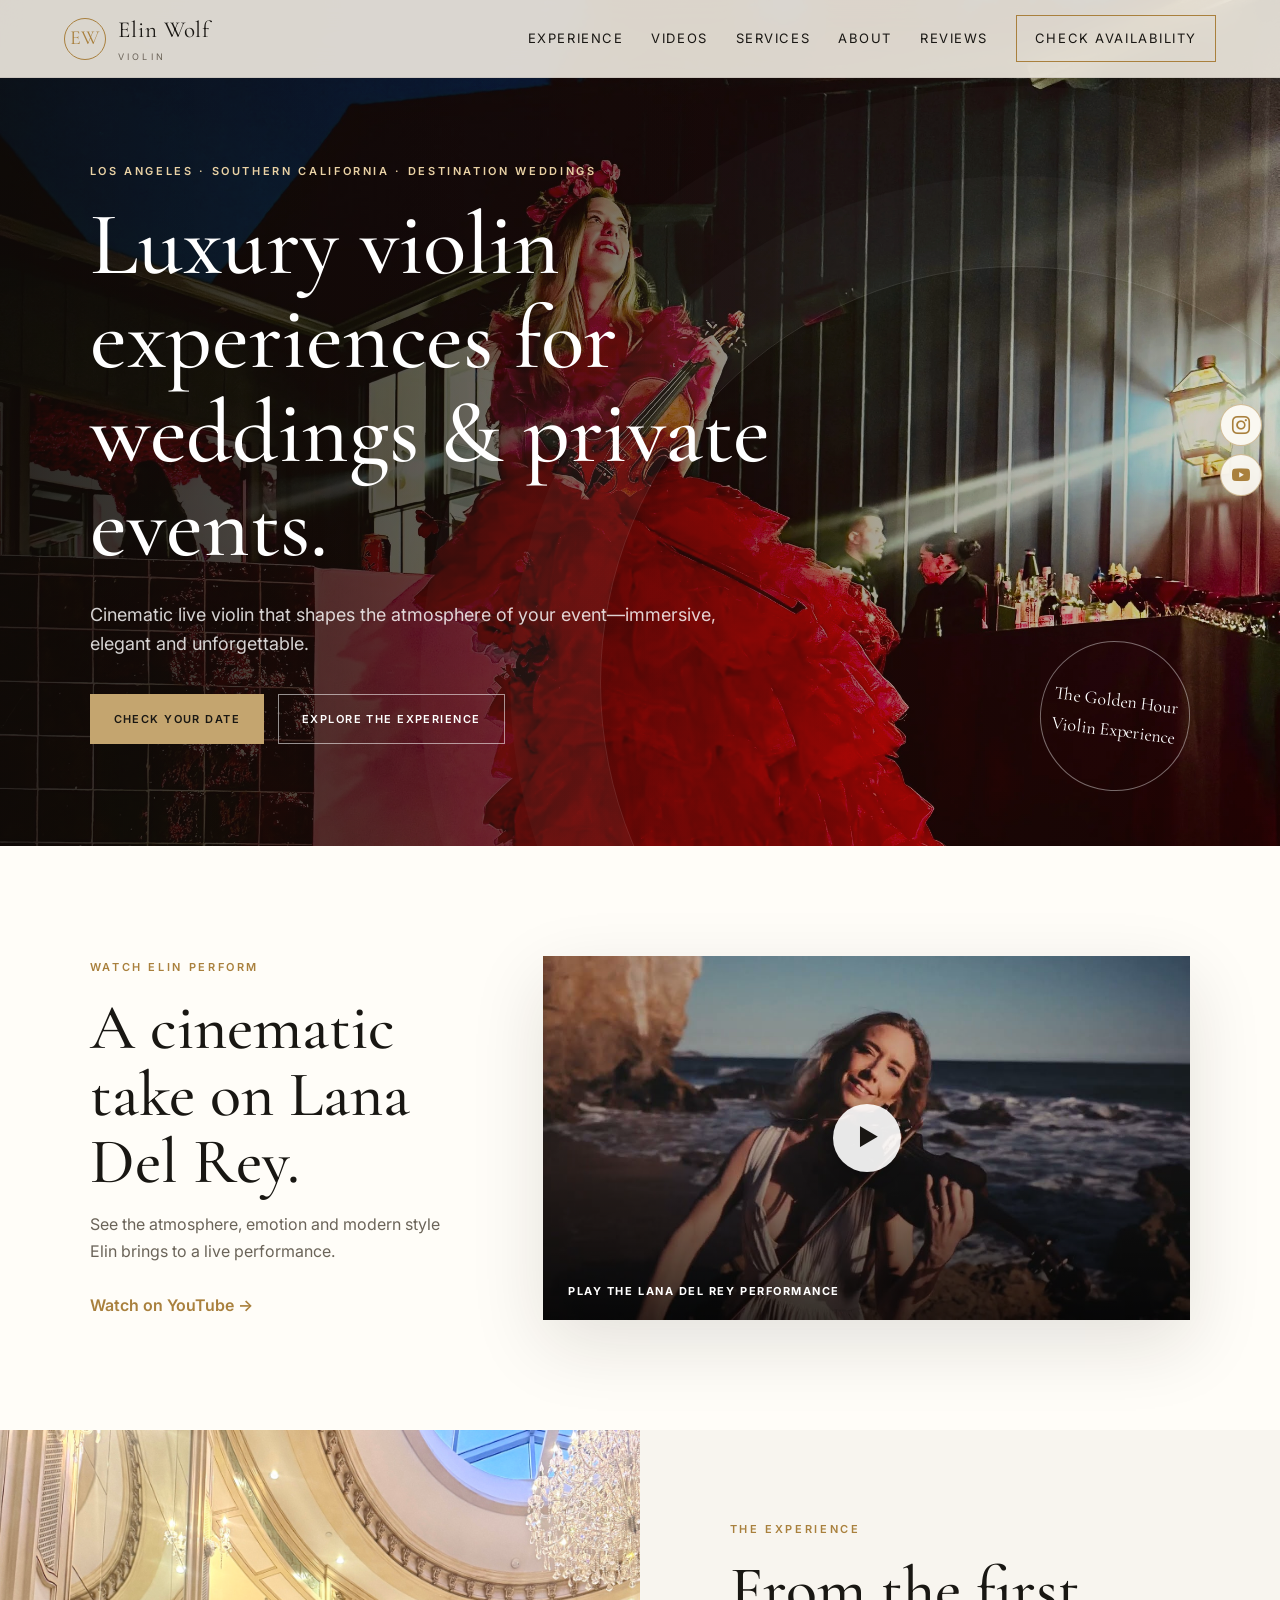
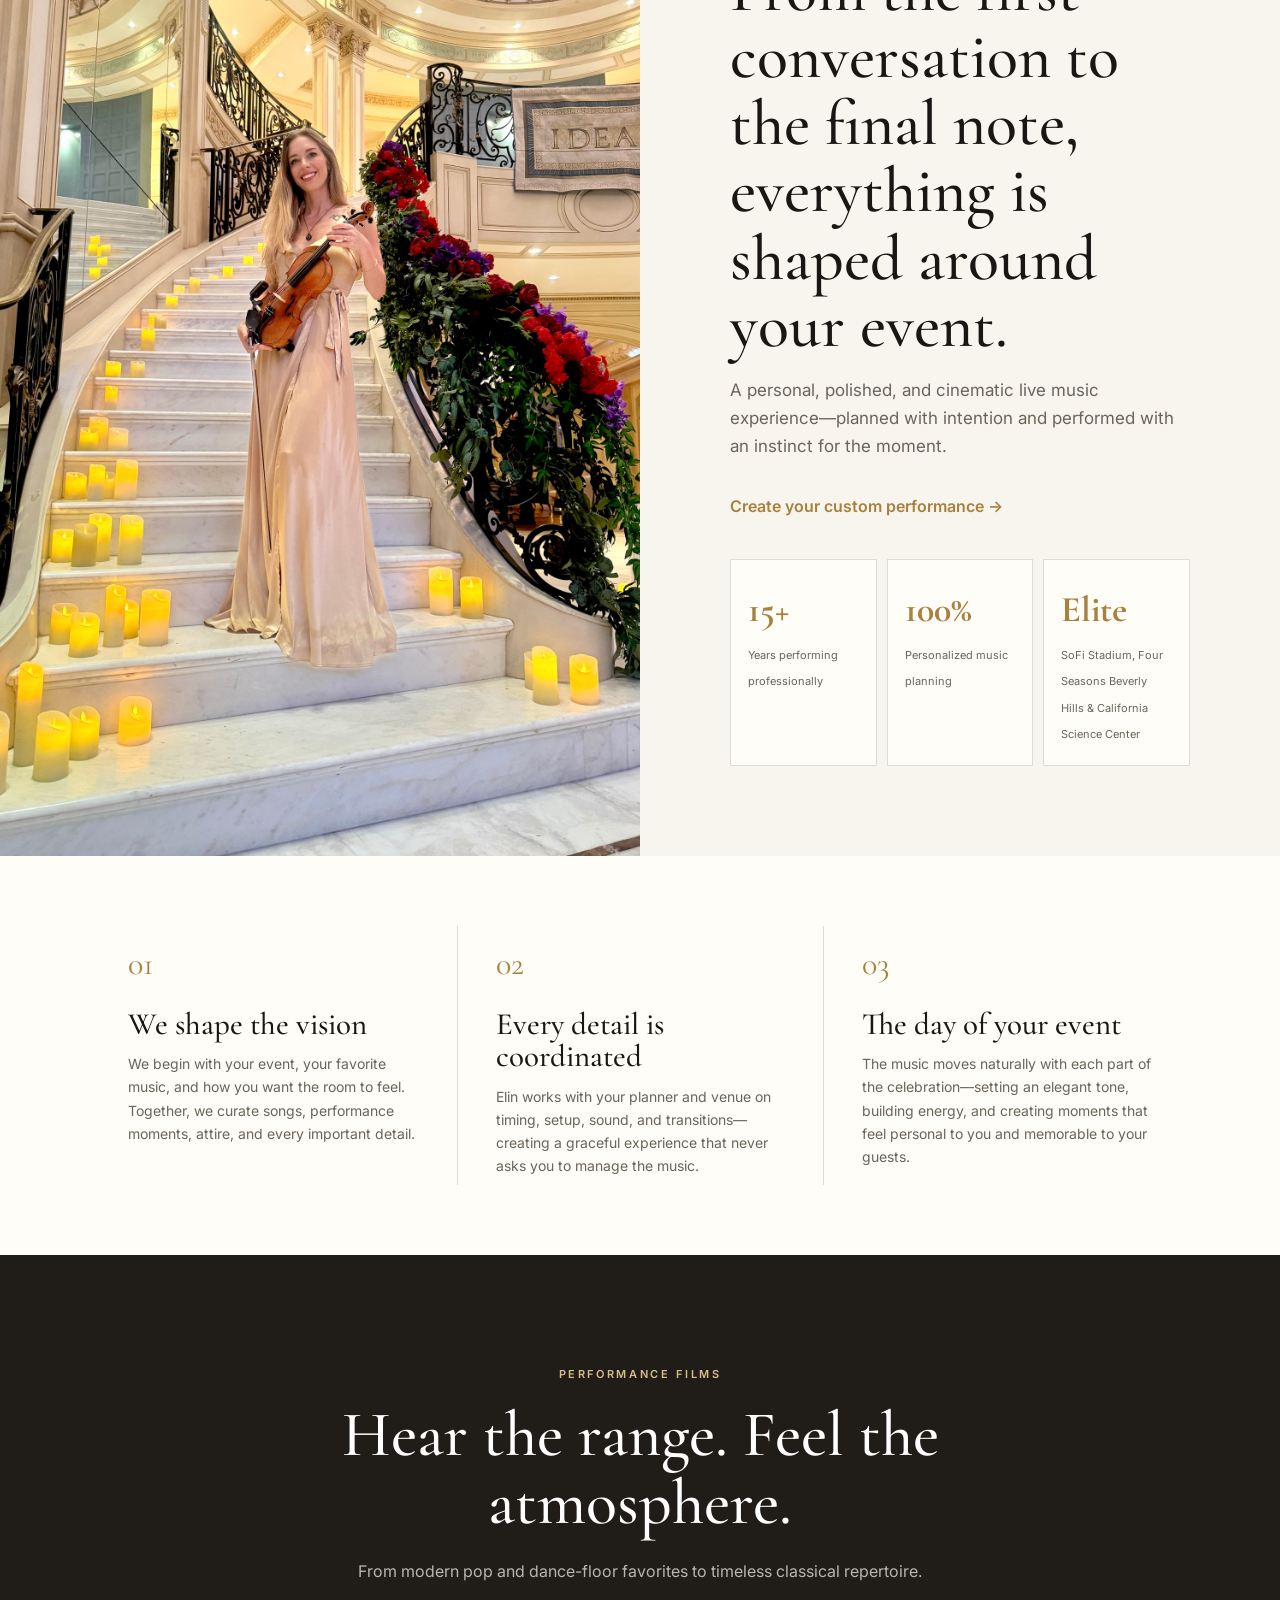
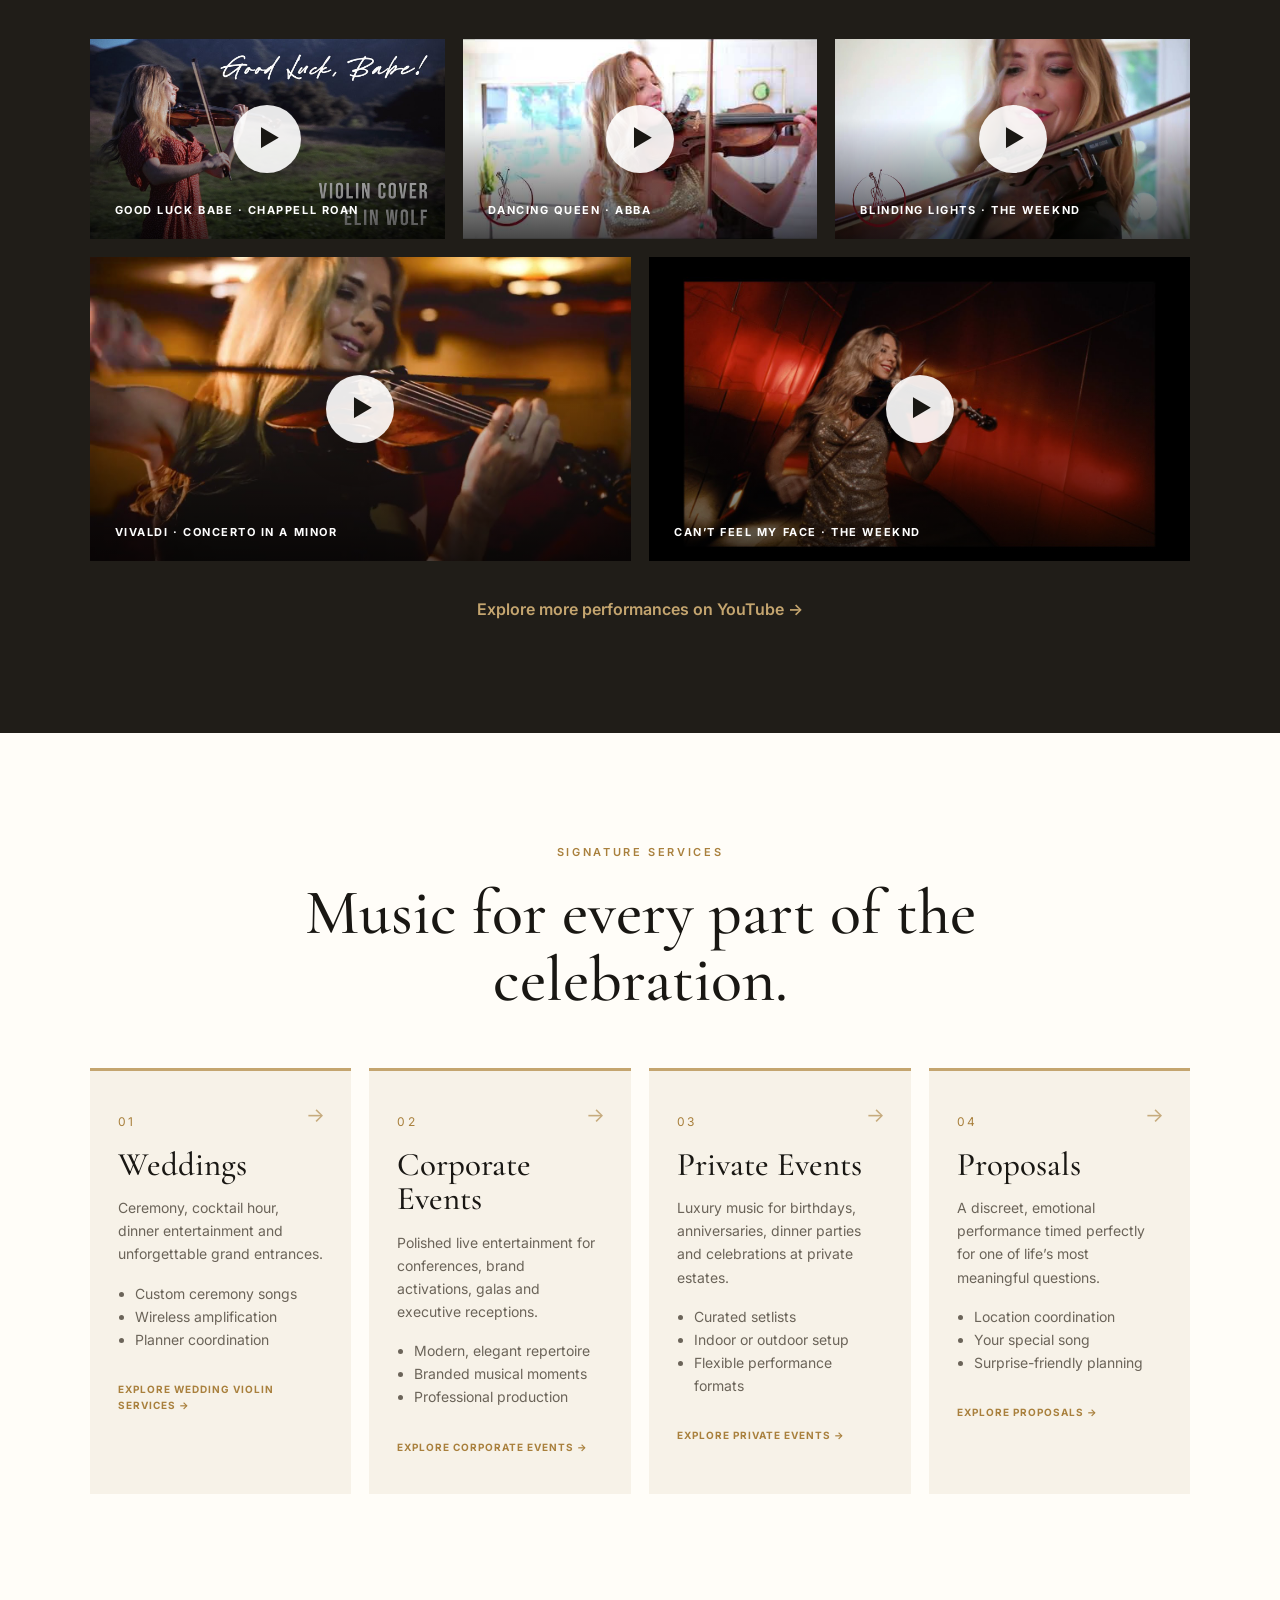
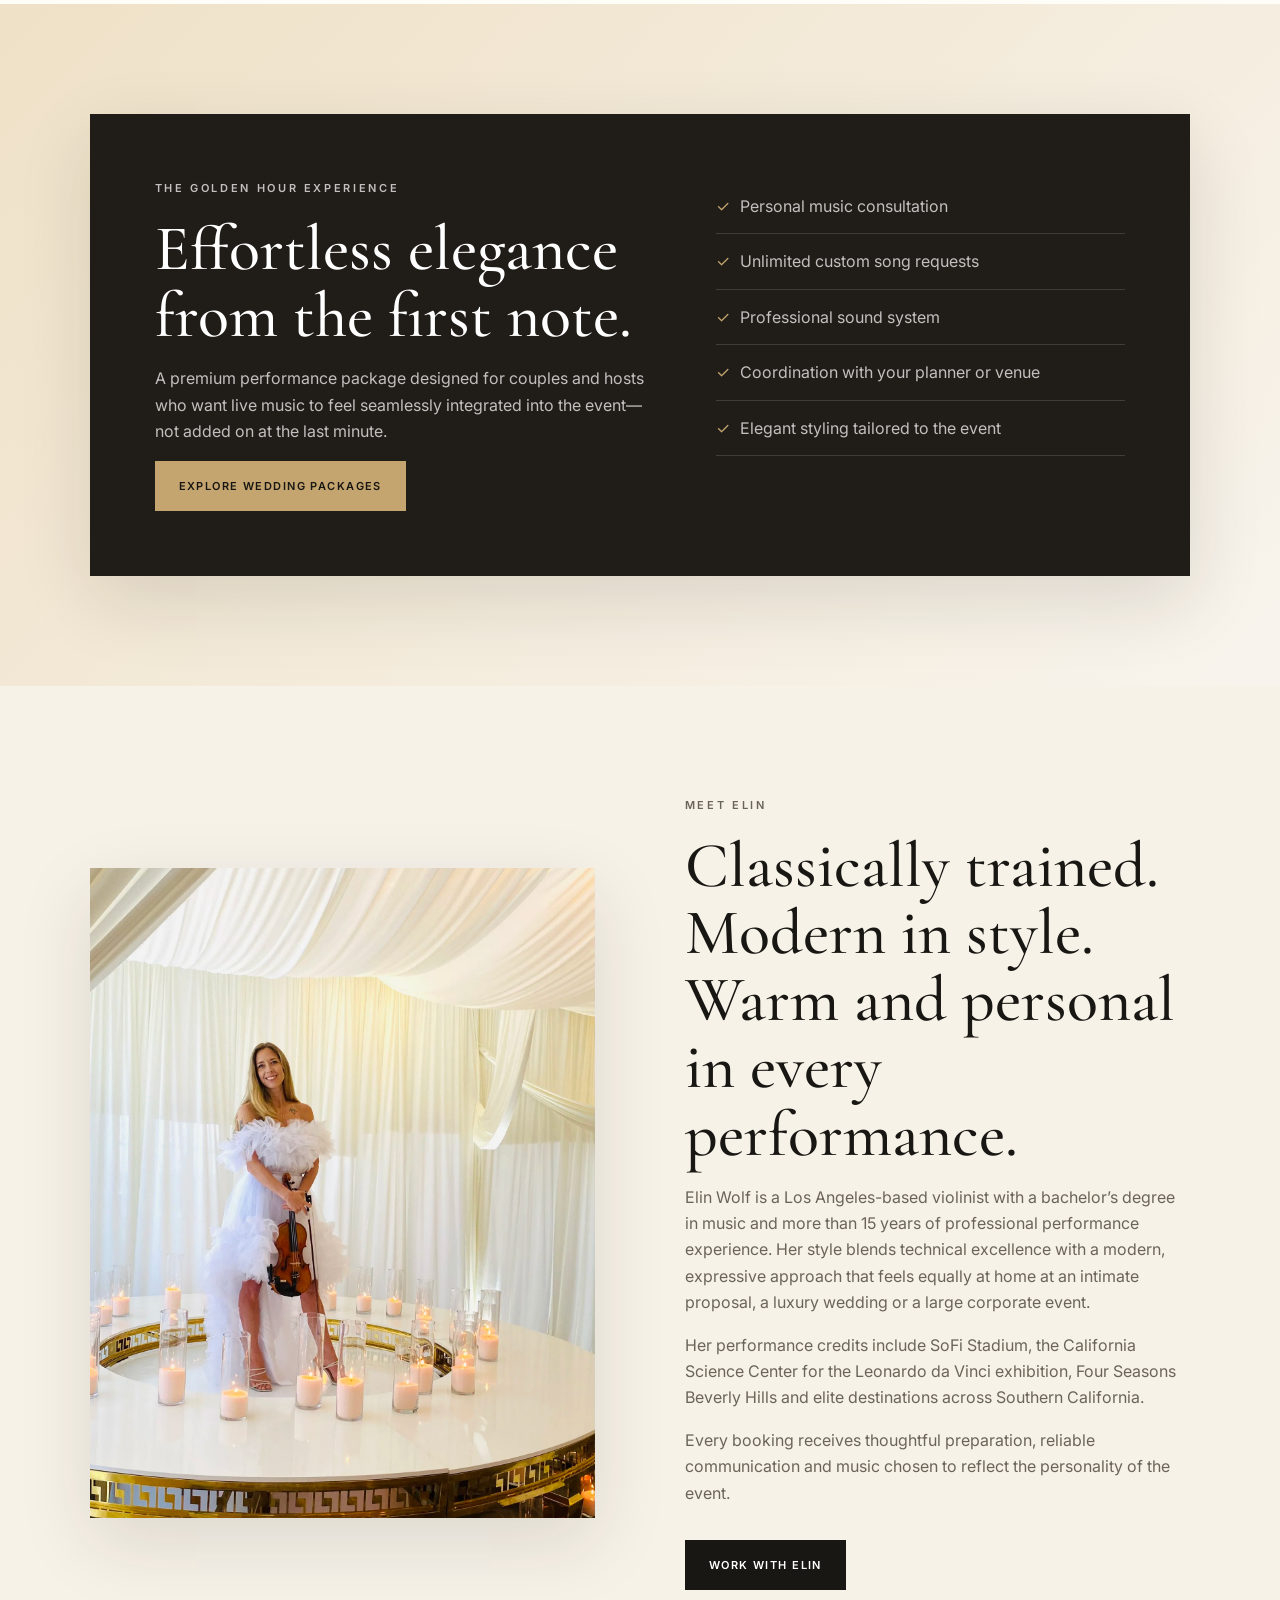
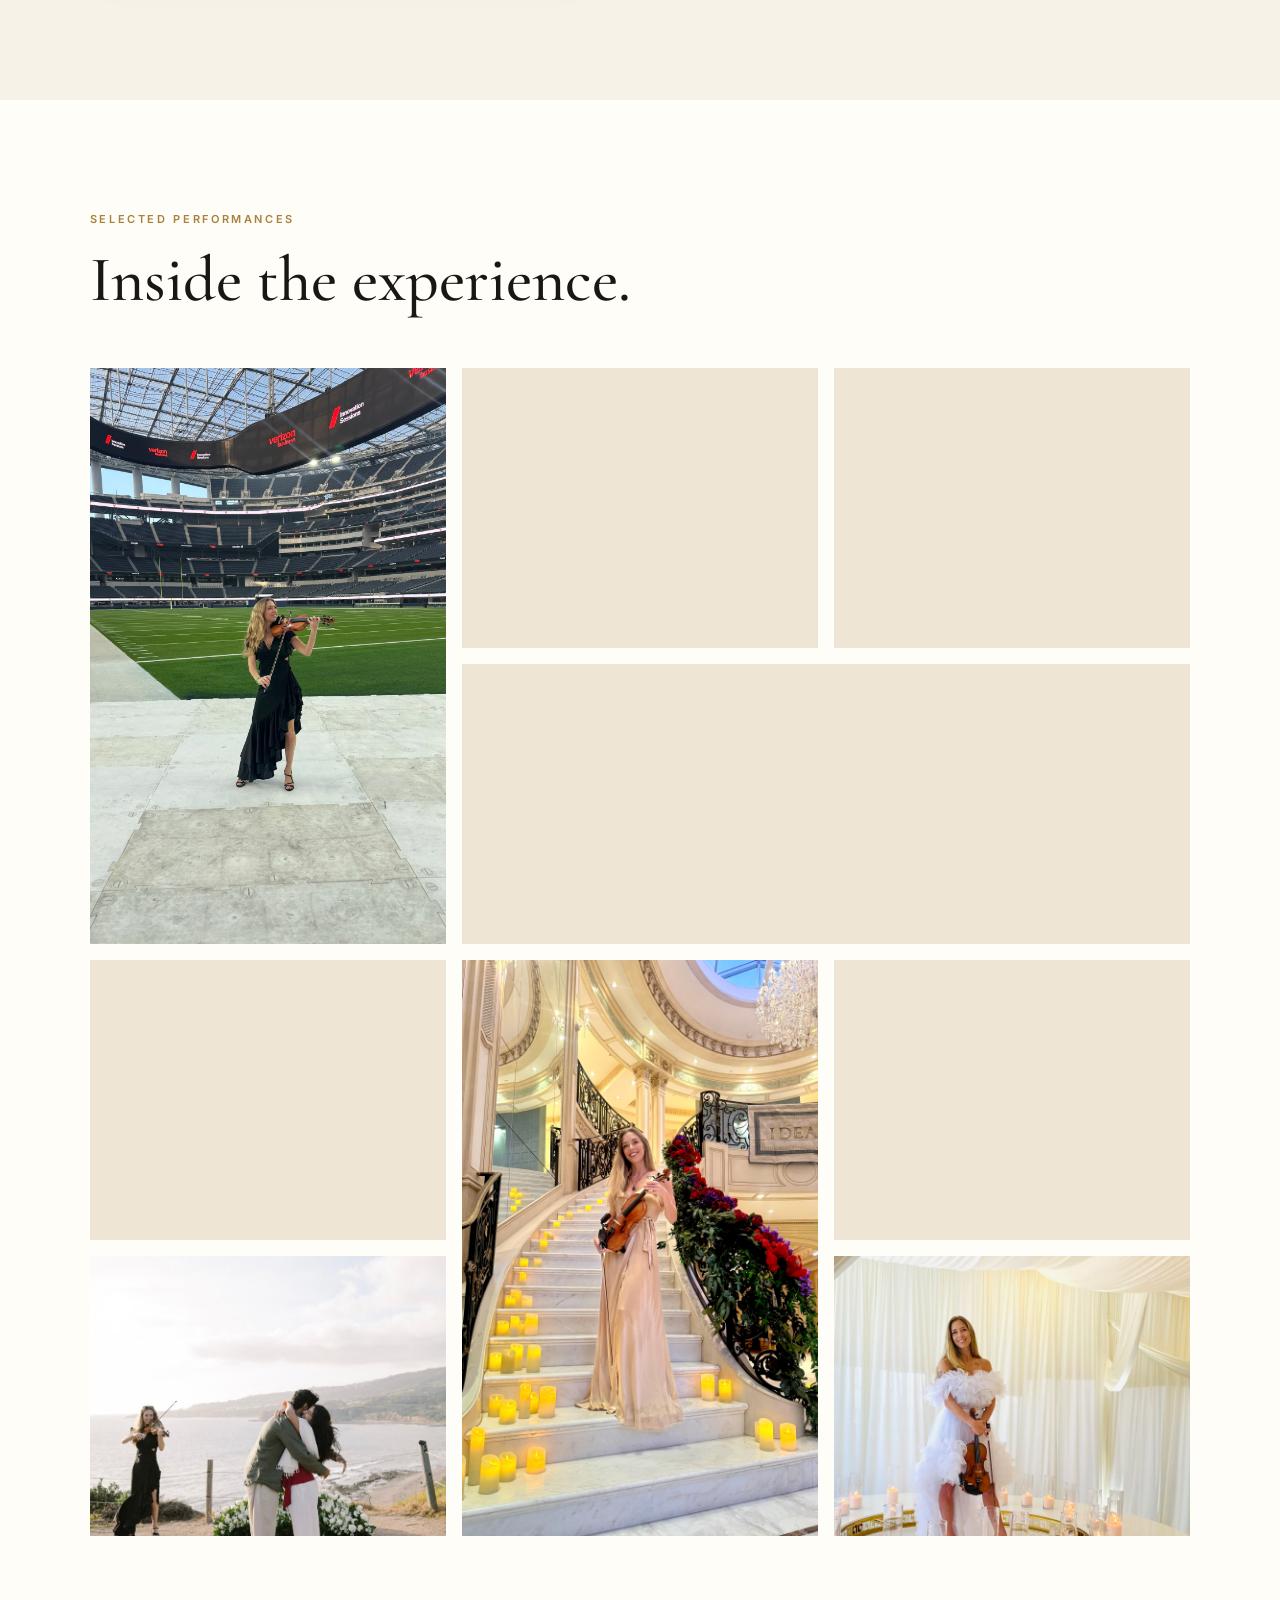
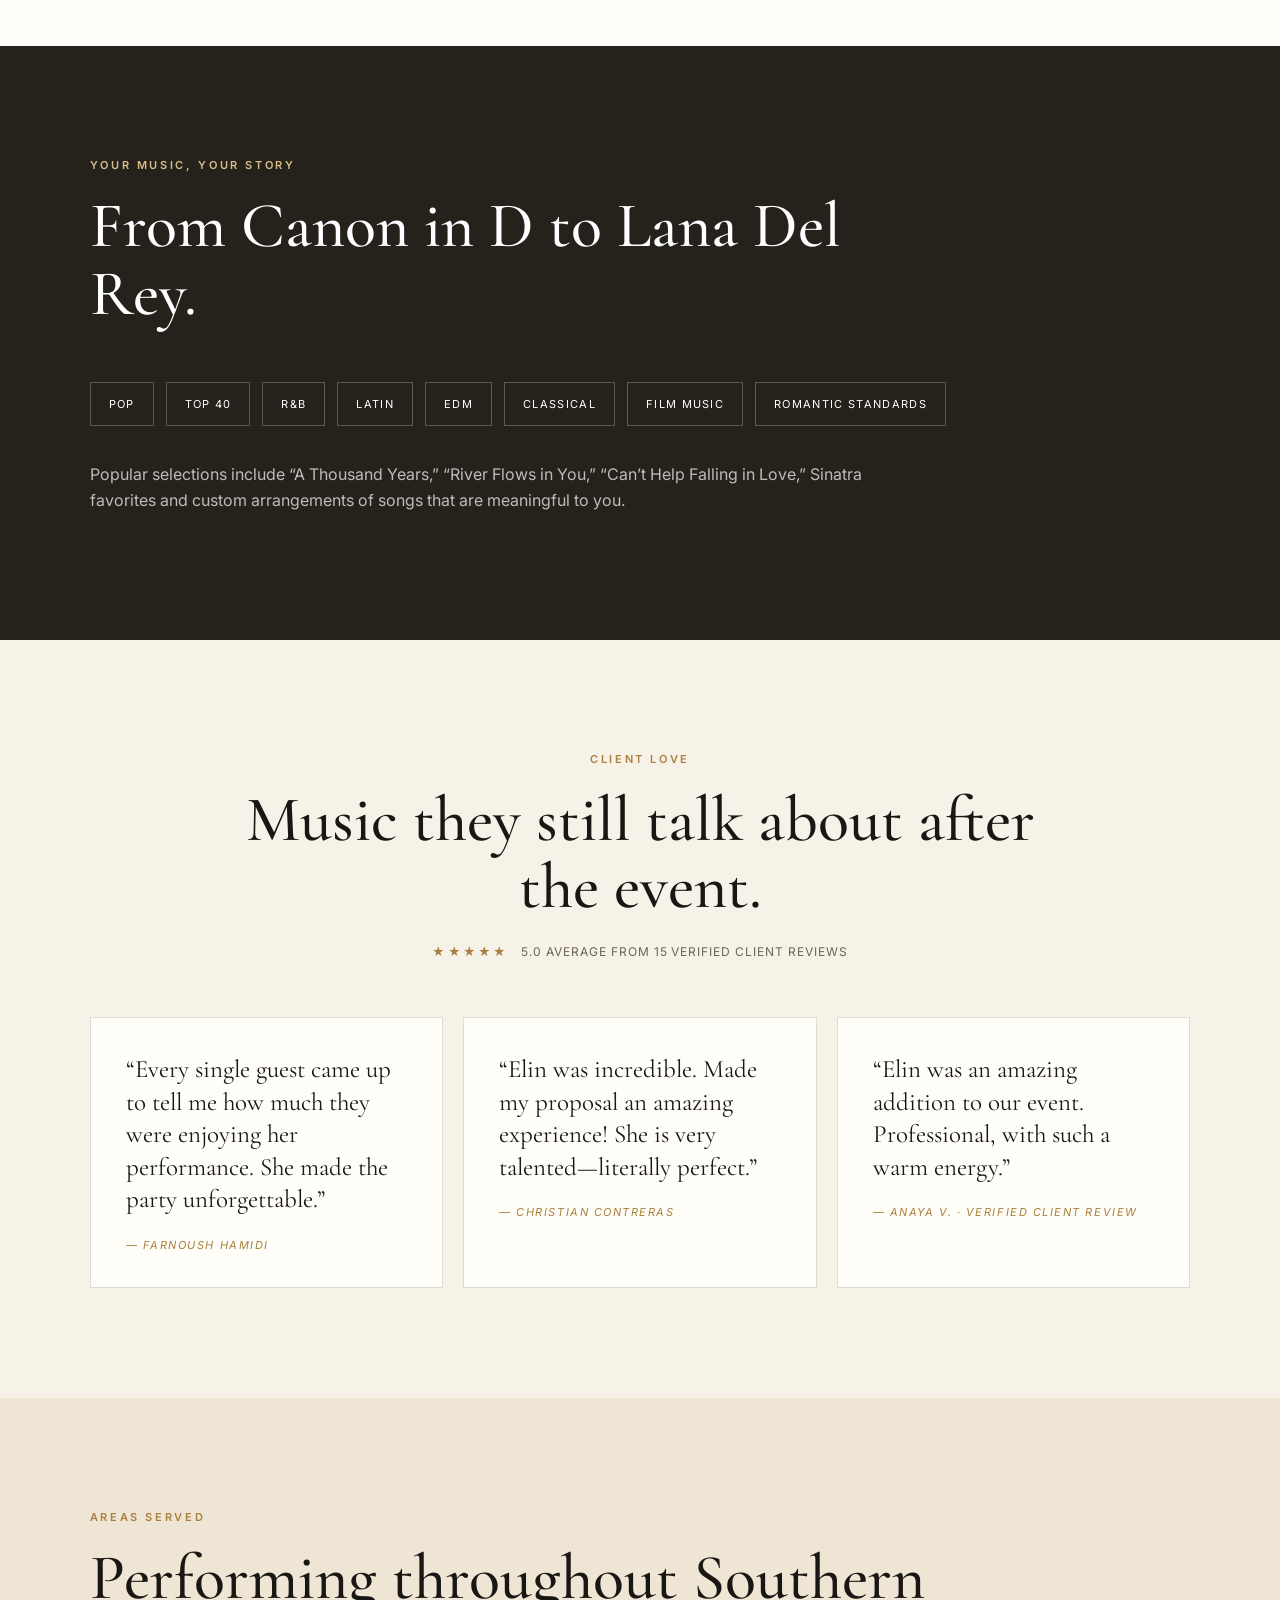
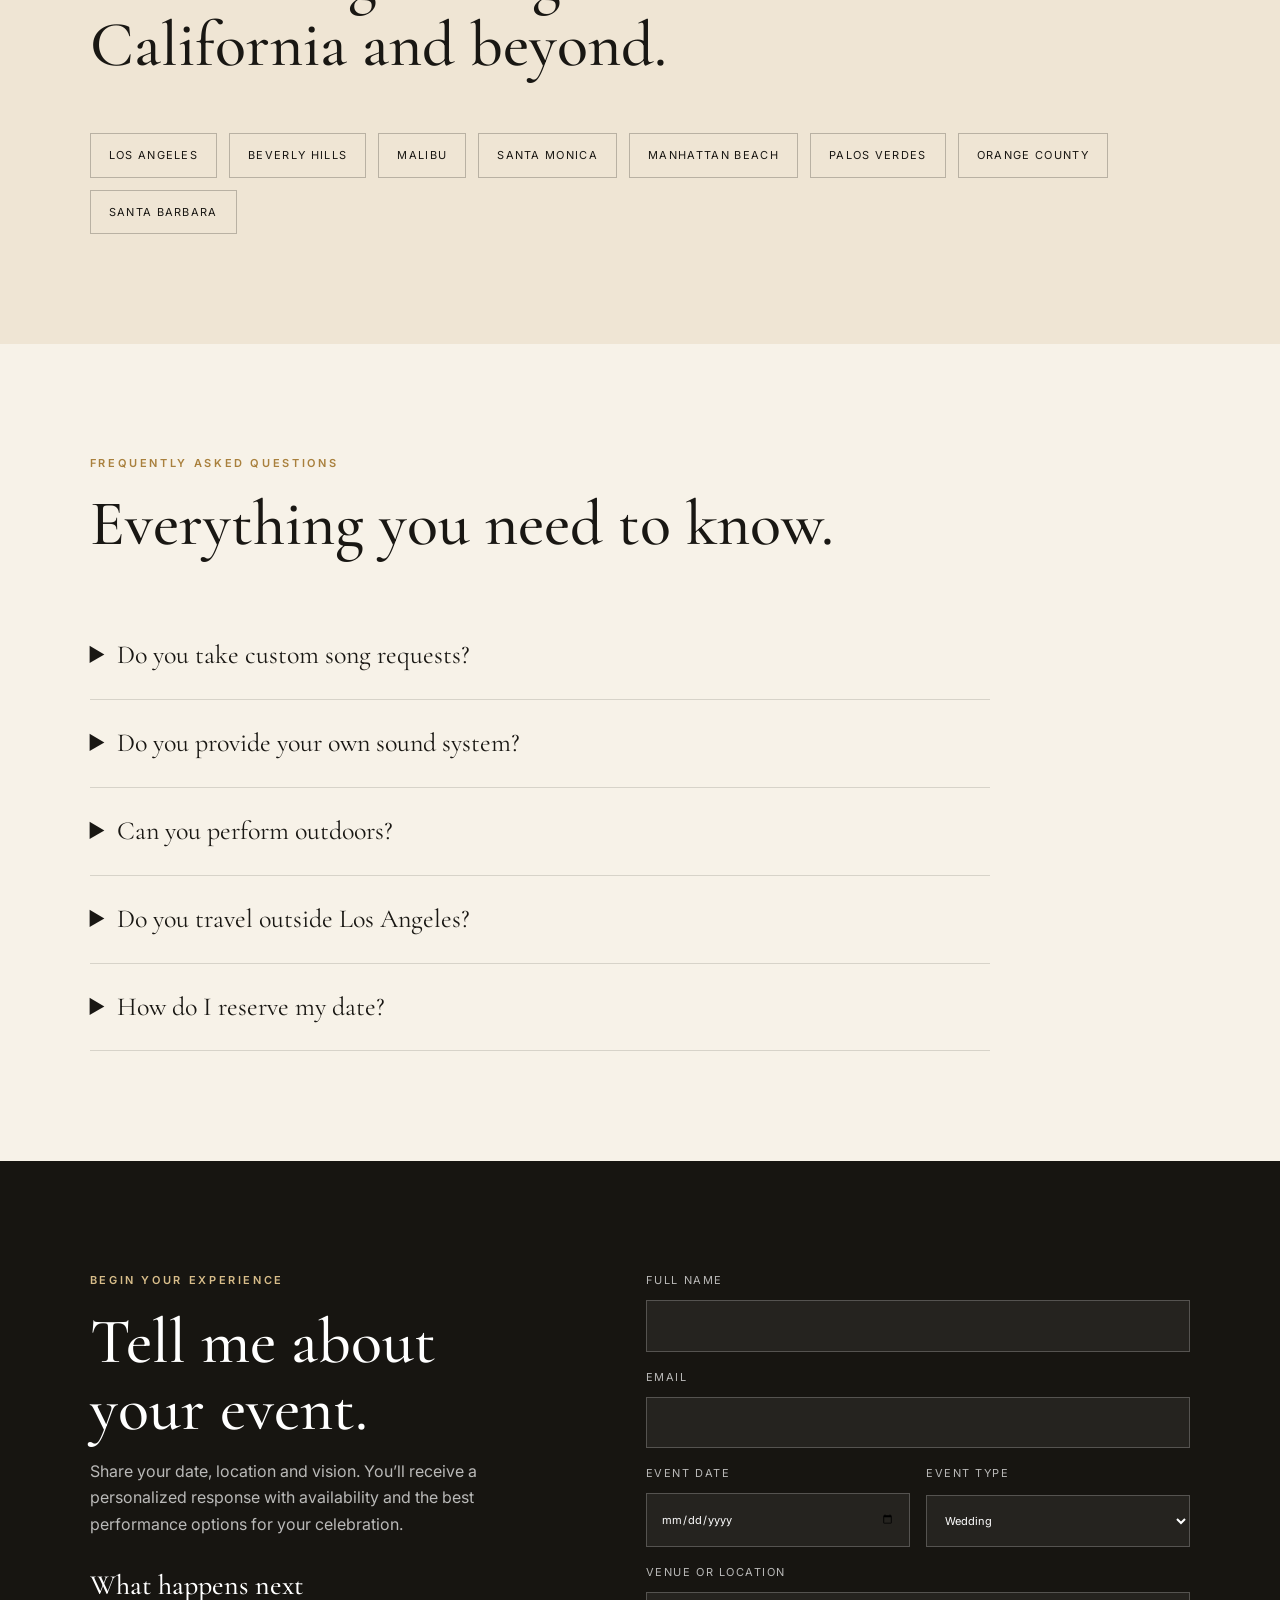
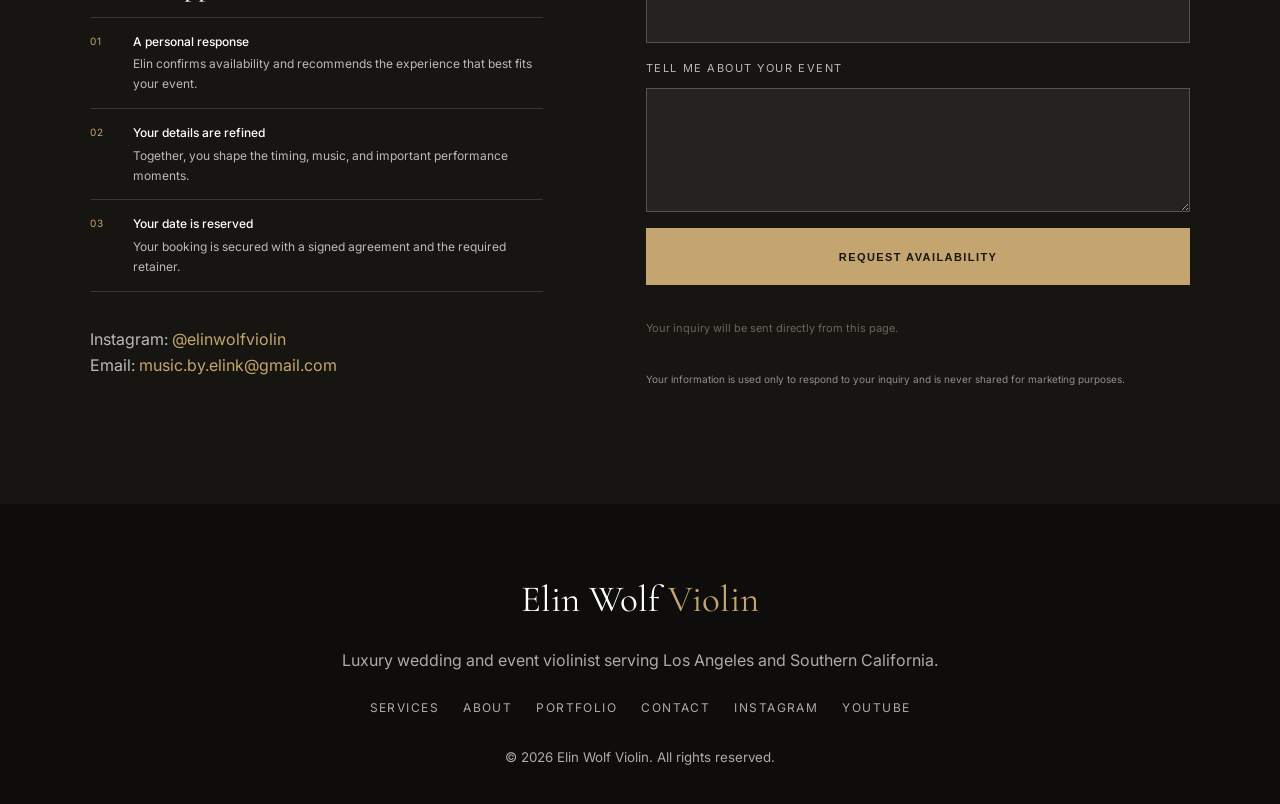
==== commit b35b4325: "Clarify wedding SEO headings and service links" ====
--- a/index.html
+++ b/index.html
@@ -174,7 +174,7 @@
           <h3>Weddings</h3>
           <p>Ceremony, cocktail hour, dinner entertainment and unforgettable grand entrances.</p>
           <ul><li>Custom ceremony songs</li><li>Wireless amplification</li><li>Planner coordination</li></ul>
-          <strong class="service-link">Explore weddings →</strong>
+          <strong class="service-link">Explore Wedding Violin Services →</strong>
         </a>
         <a class="service-card reveal" href="services.html#corporate">
           <span>02</span>
@@ -206,7 +206,7 @@
           <p class="eyebrow">The Golden Hour Experience</p>
           <h2>Effortless elegance from the first note.</h2>
           <p>A premium performance package designed for couples and hosts who want live music to feel seamlessly integrated into the event—not added on at the last minute.</p>
-          <a class="button button-primary" href="services.html#wedding-packages">Explore Wedding Experiences</a>
+          <a class="button button-primary" href="services.html#wedding-packages">Explore Wedding Packages</a>
         </div>
         <div class="feature-list">
           <p><span>✓</span>Personal music consultation</p>
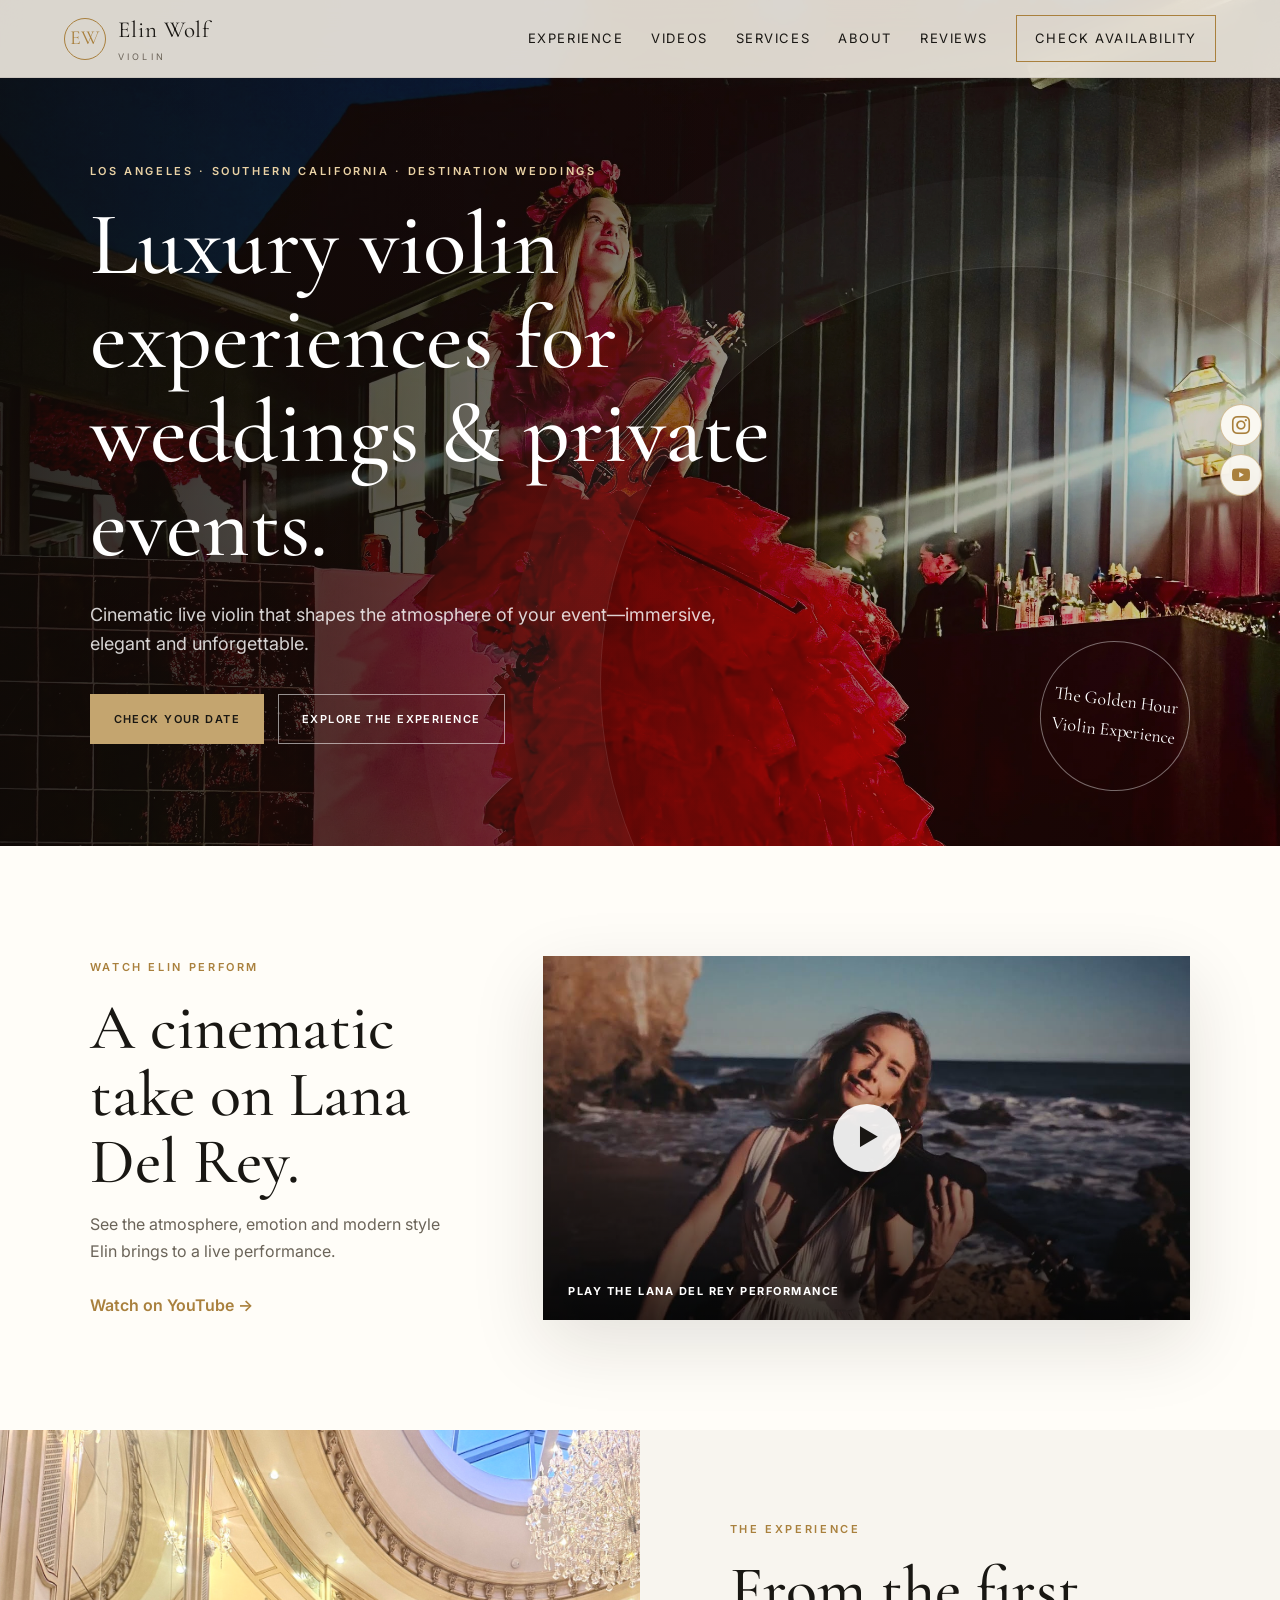
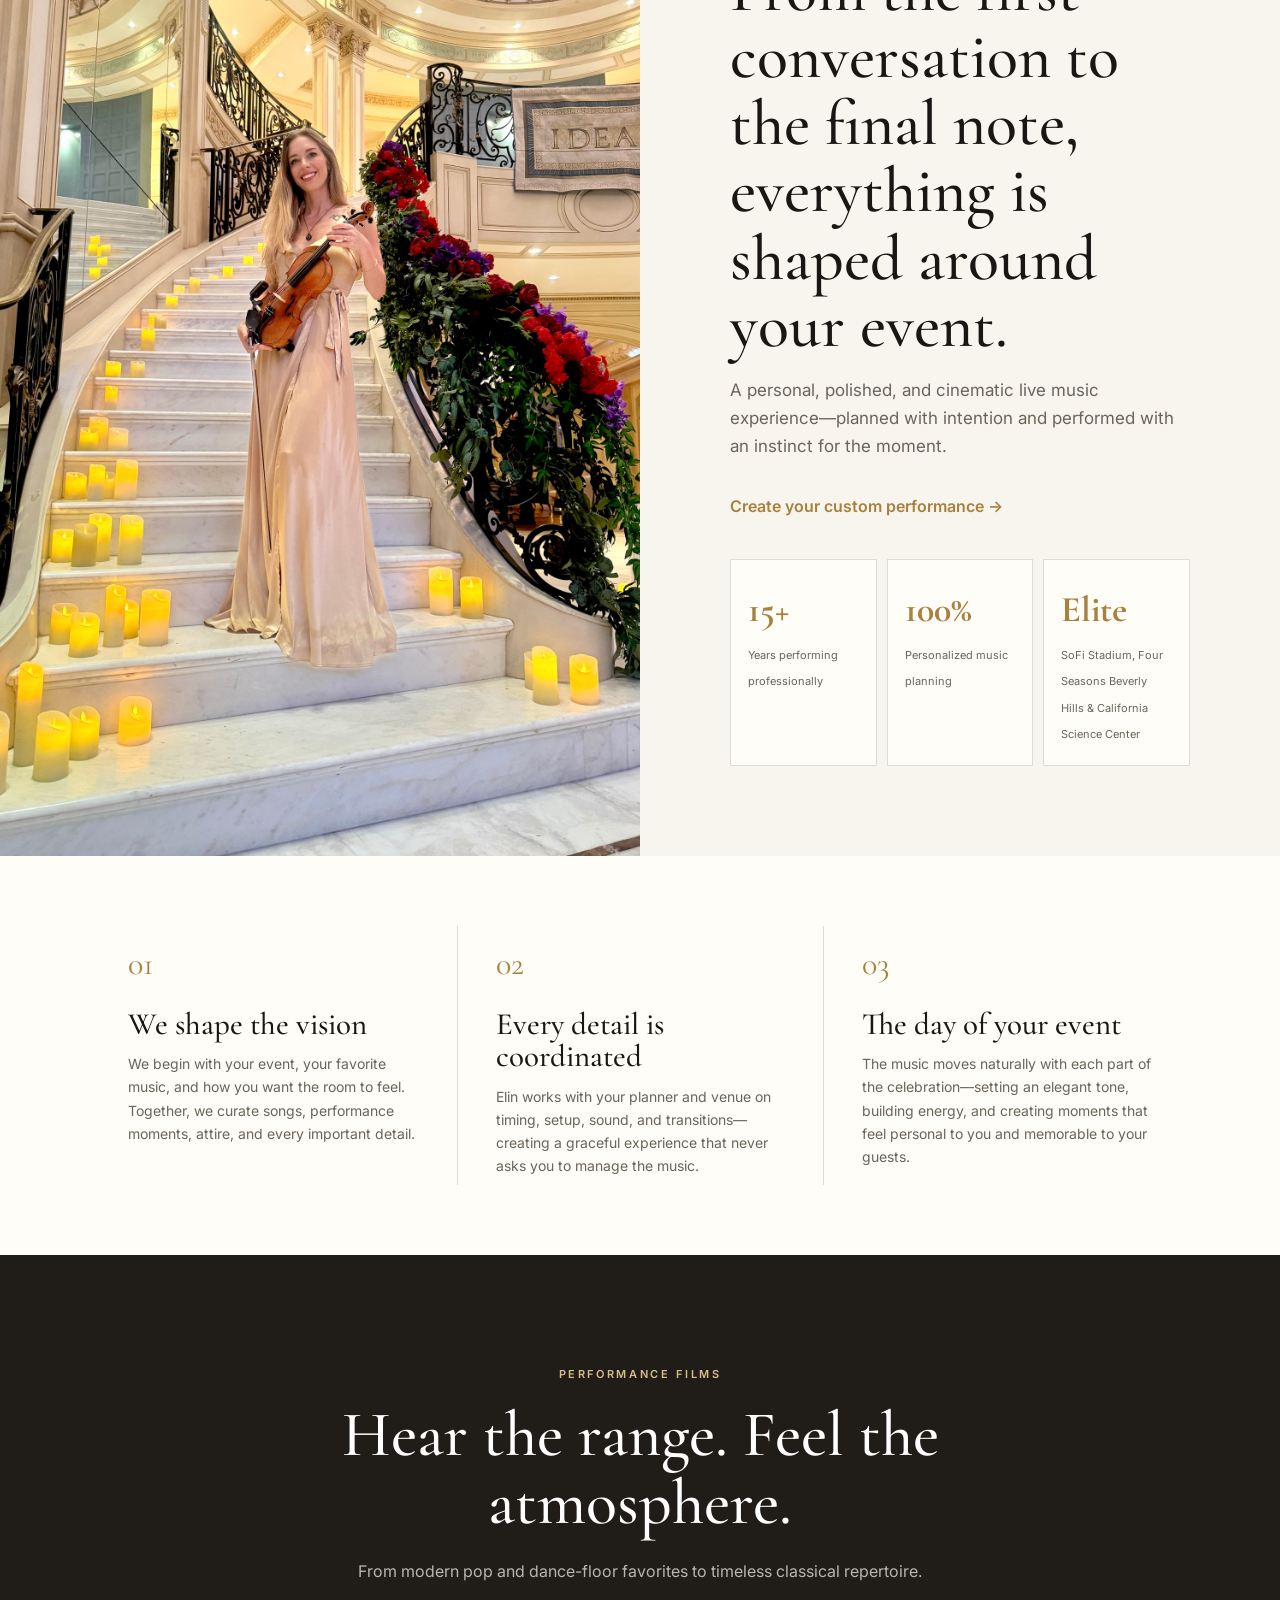
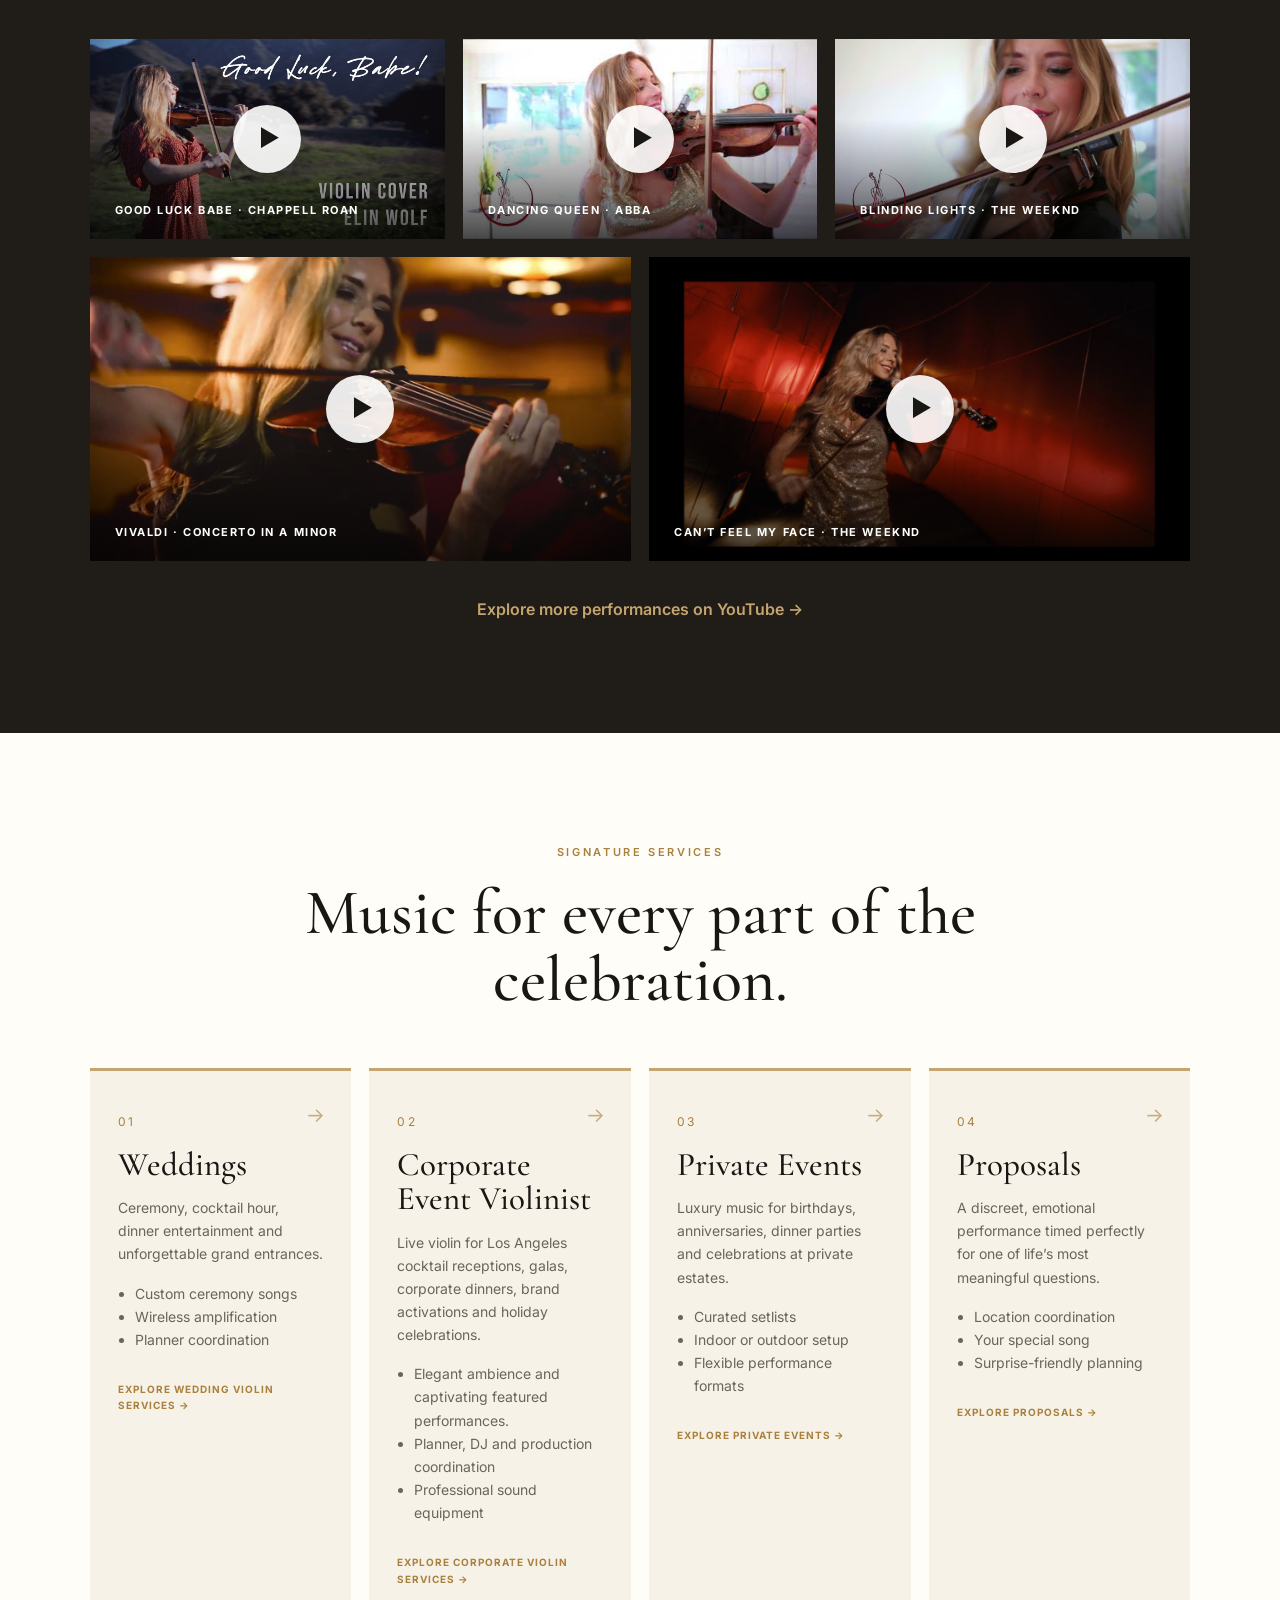
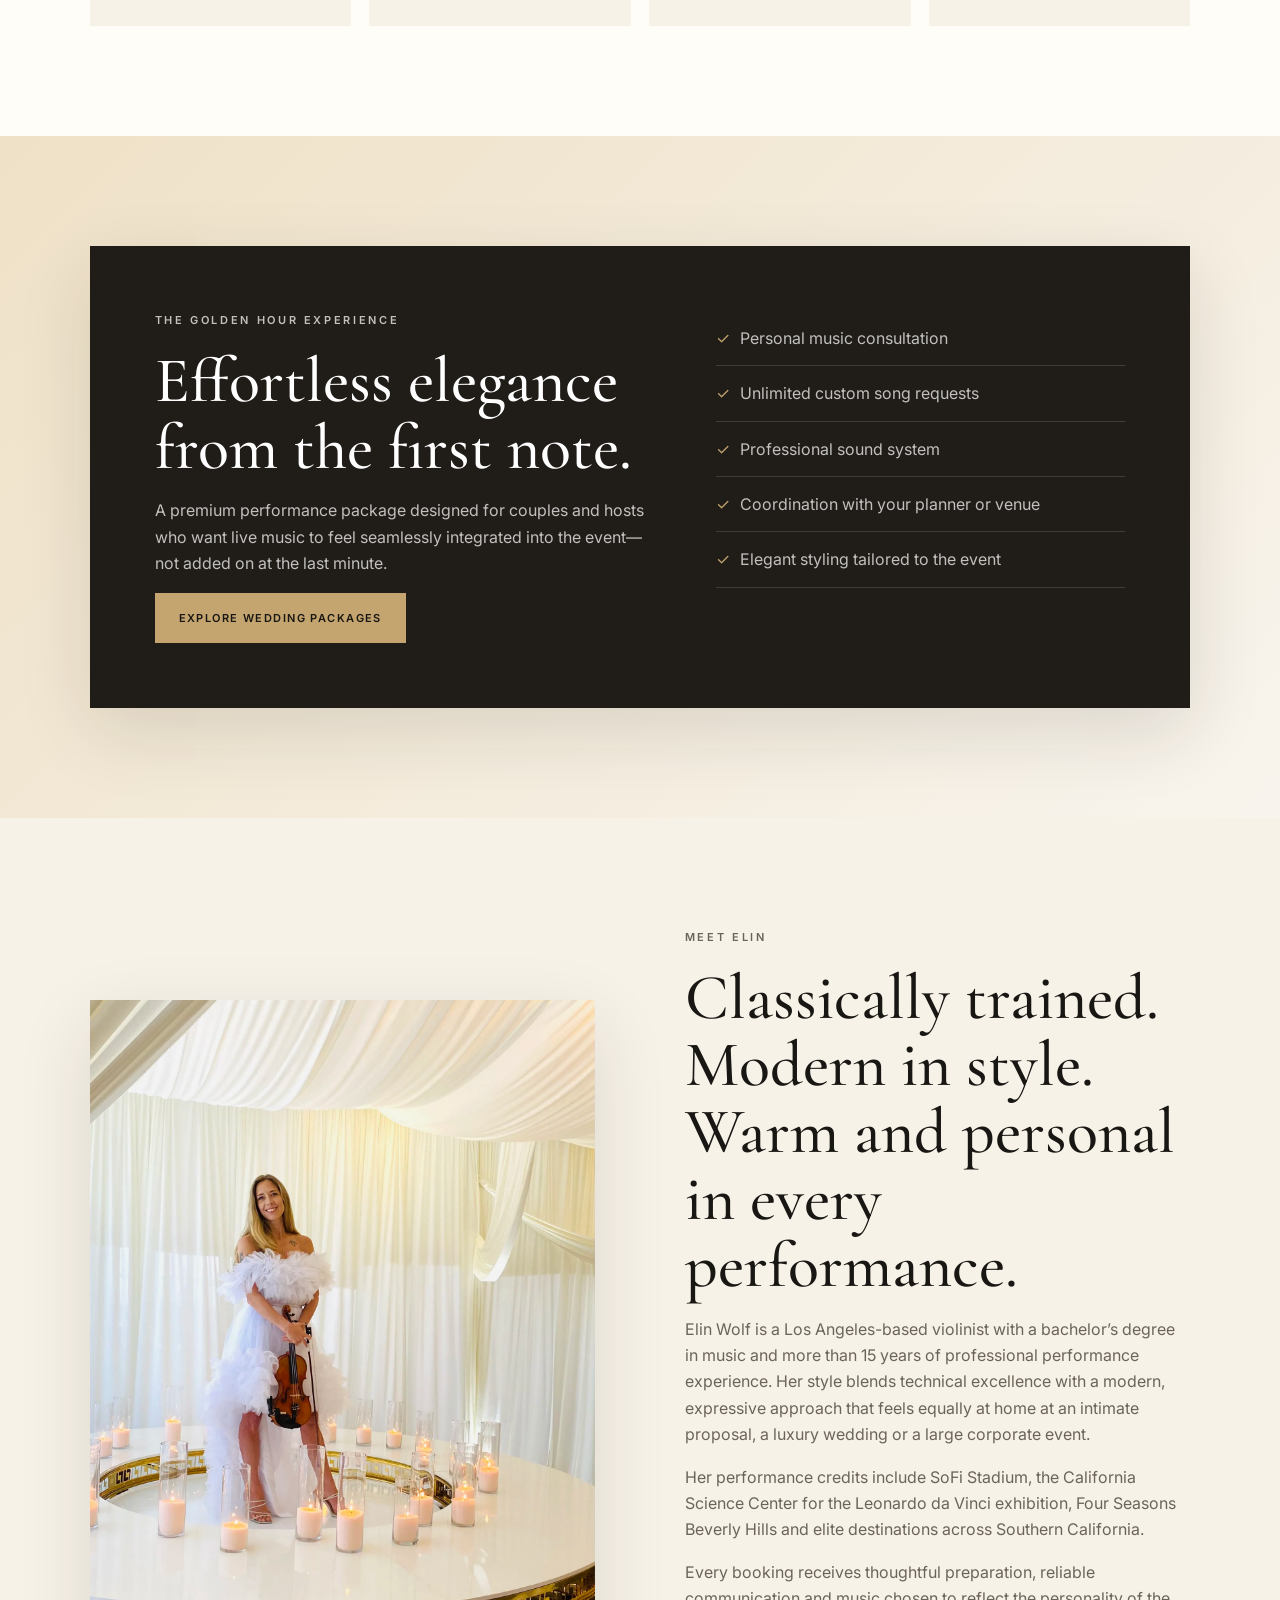
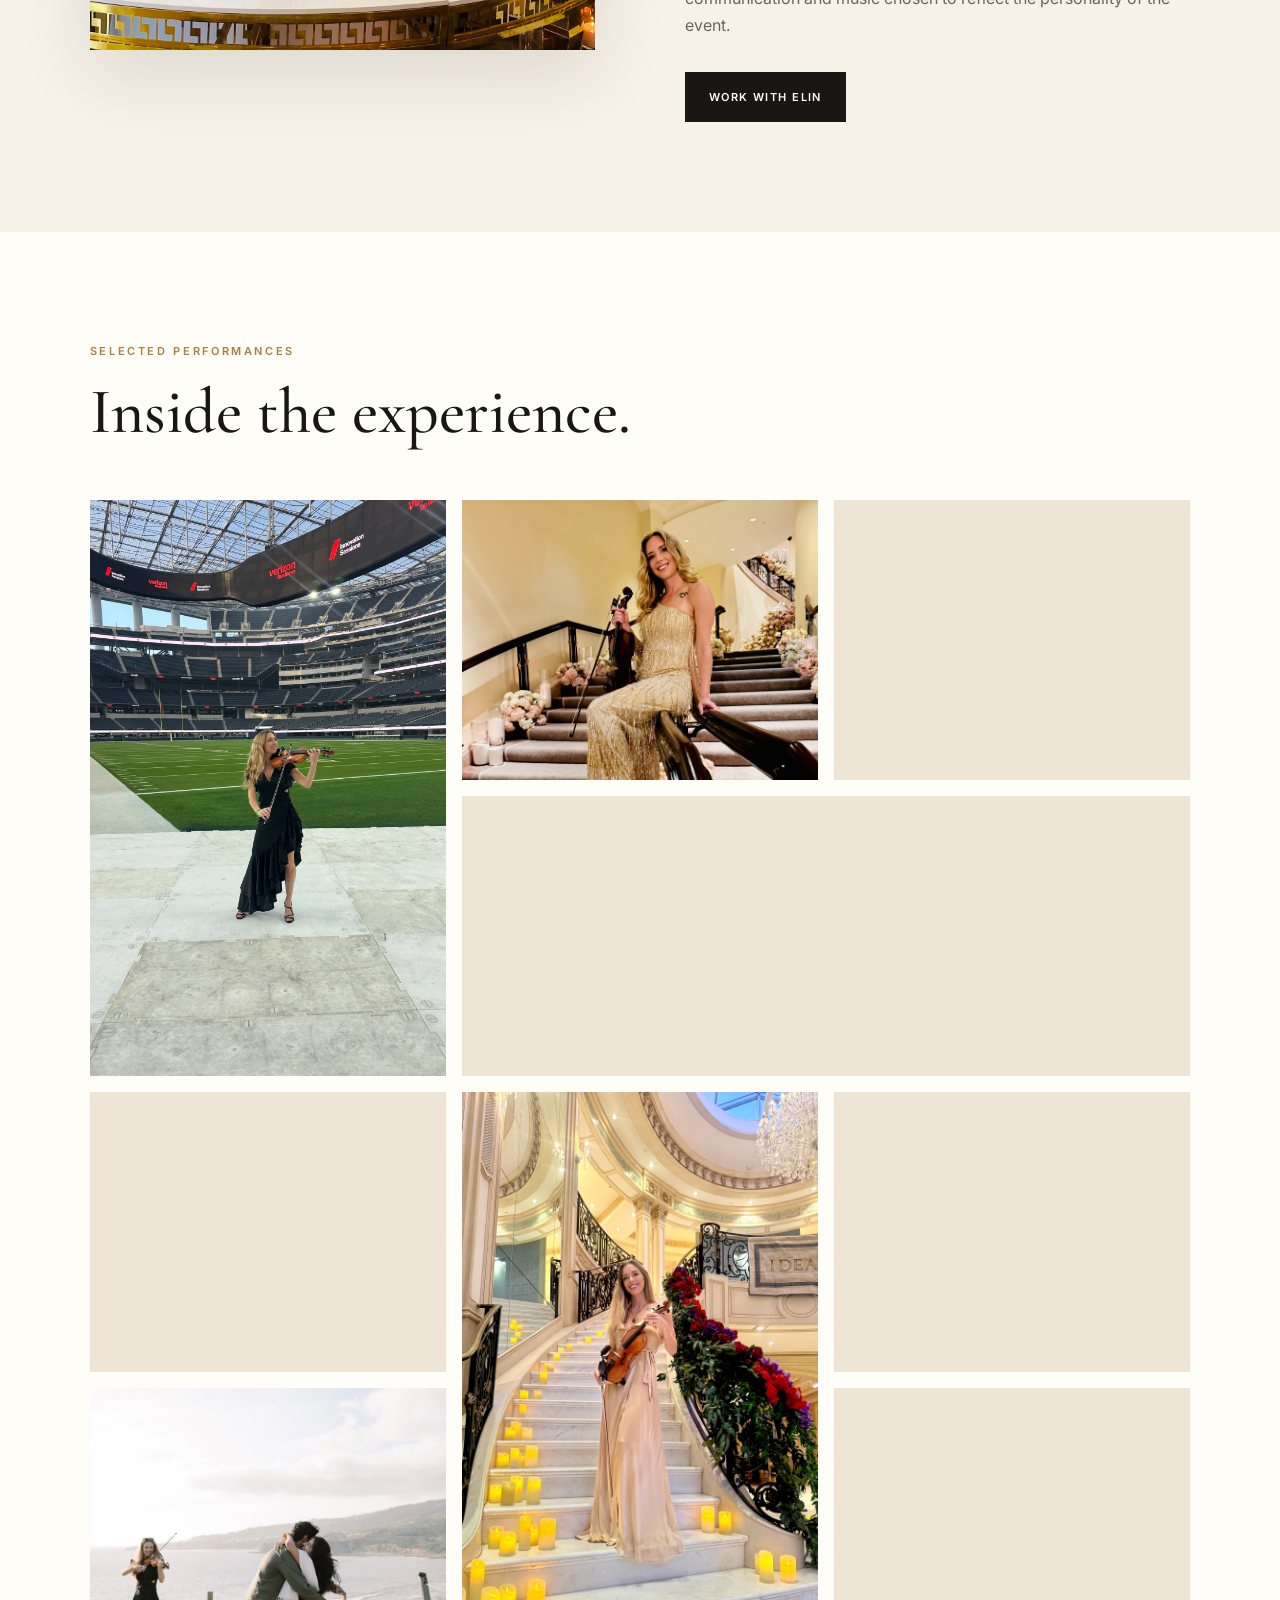
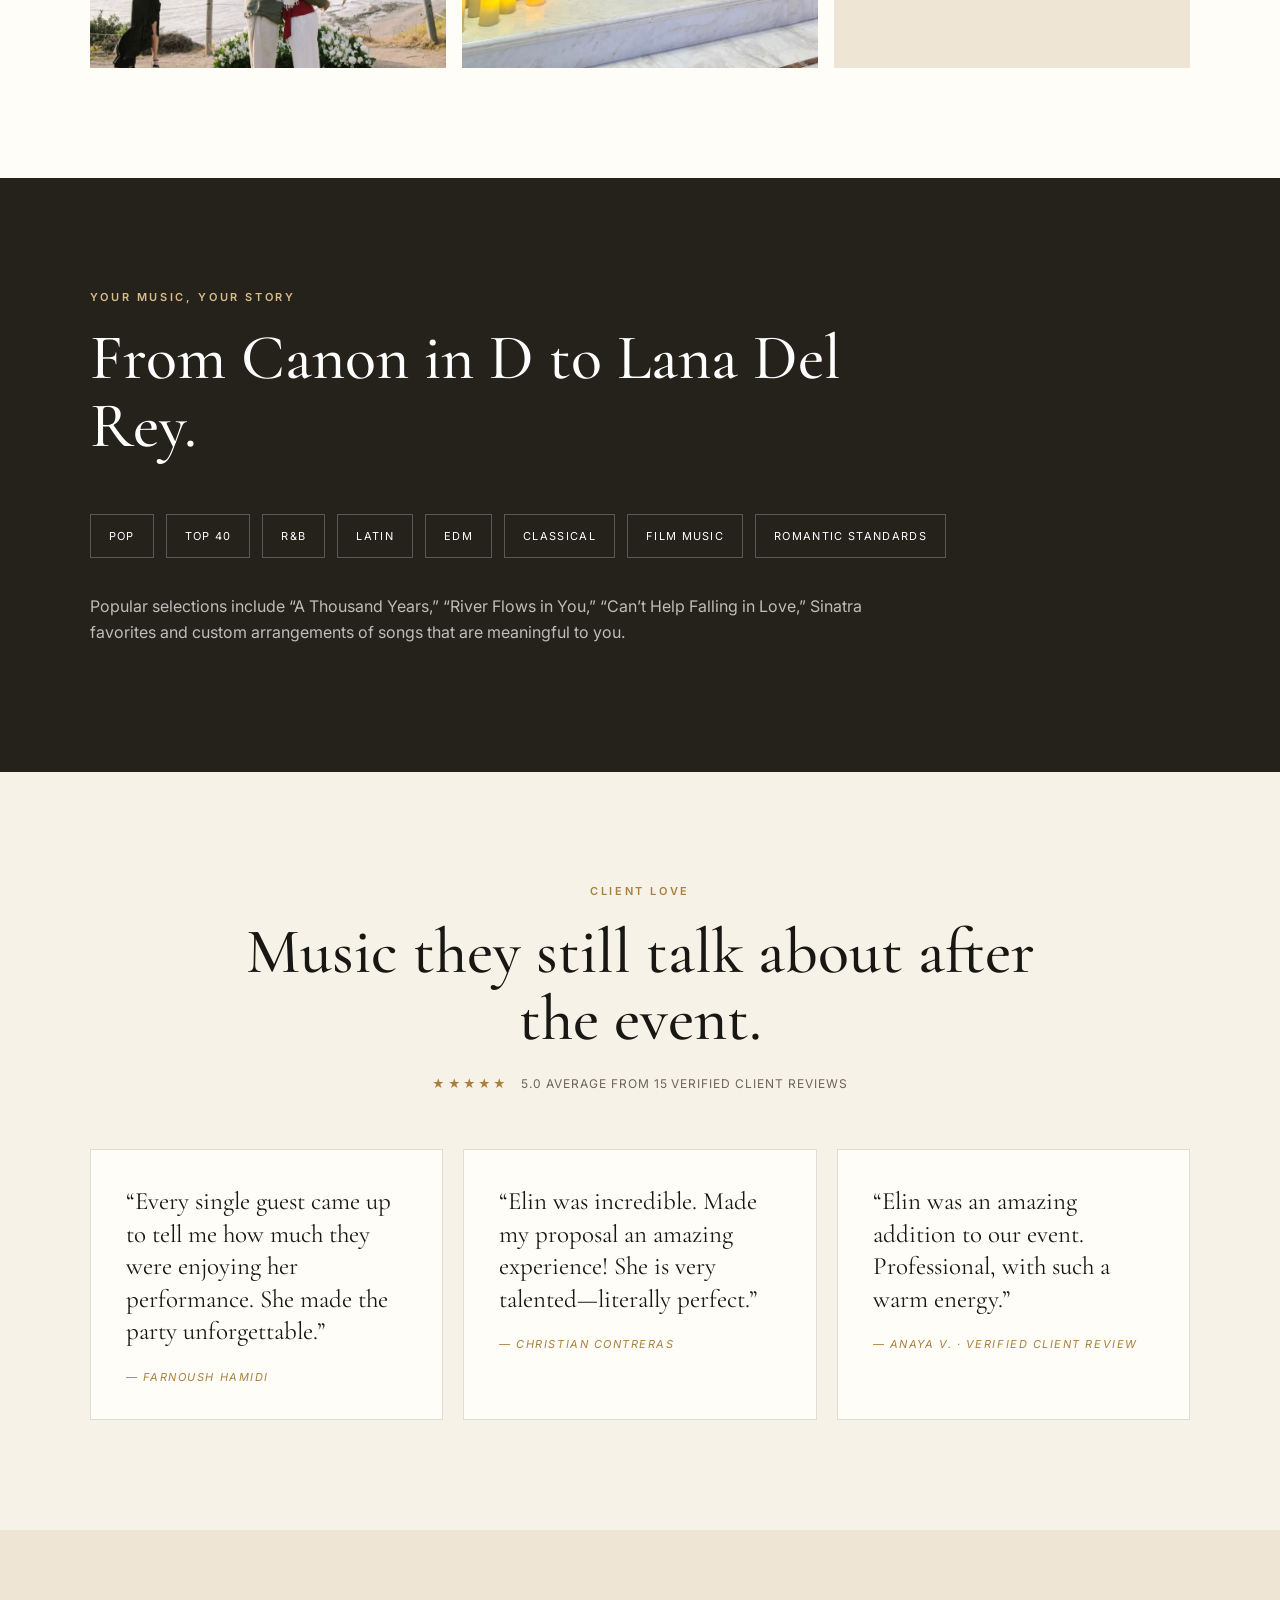
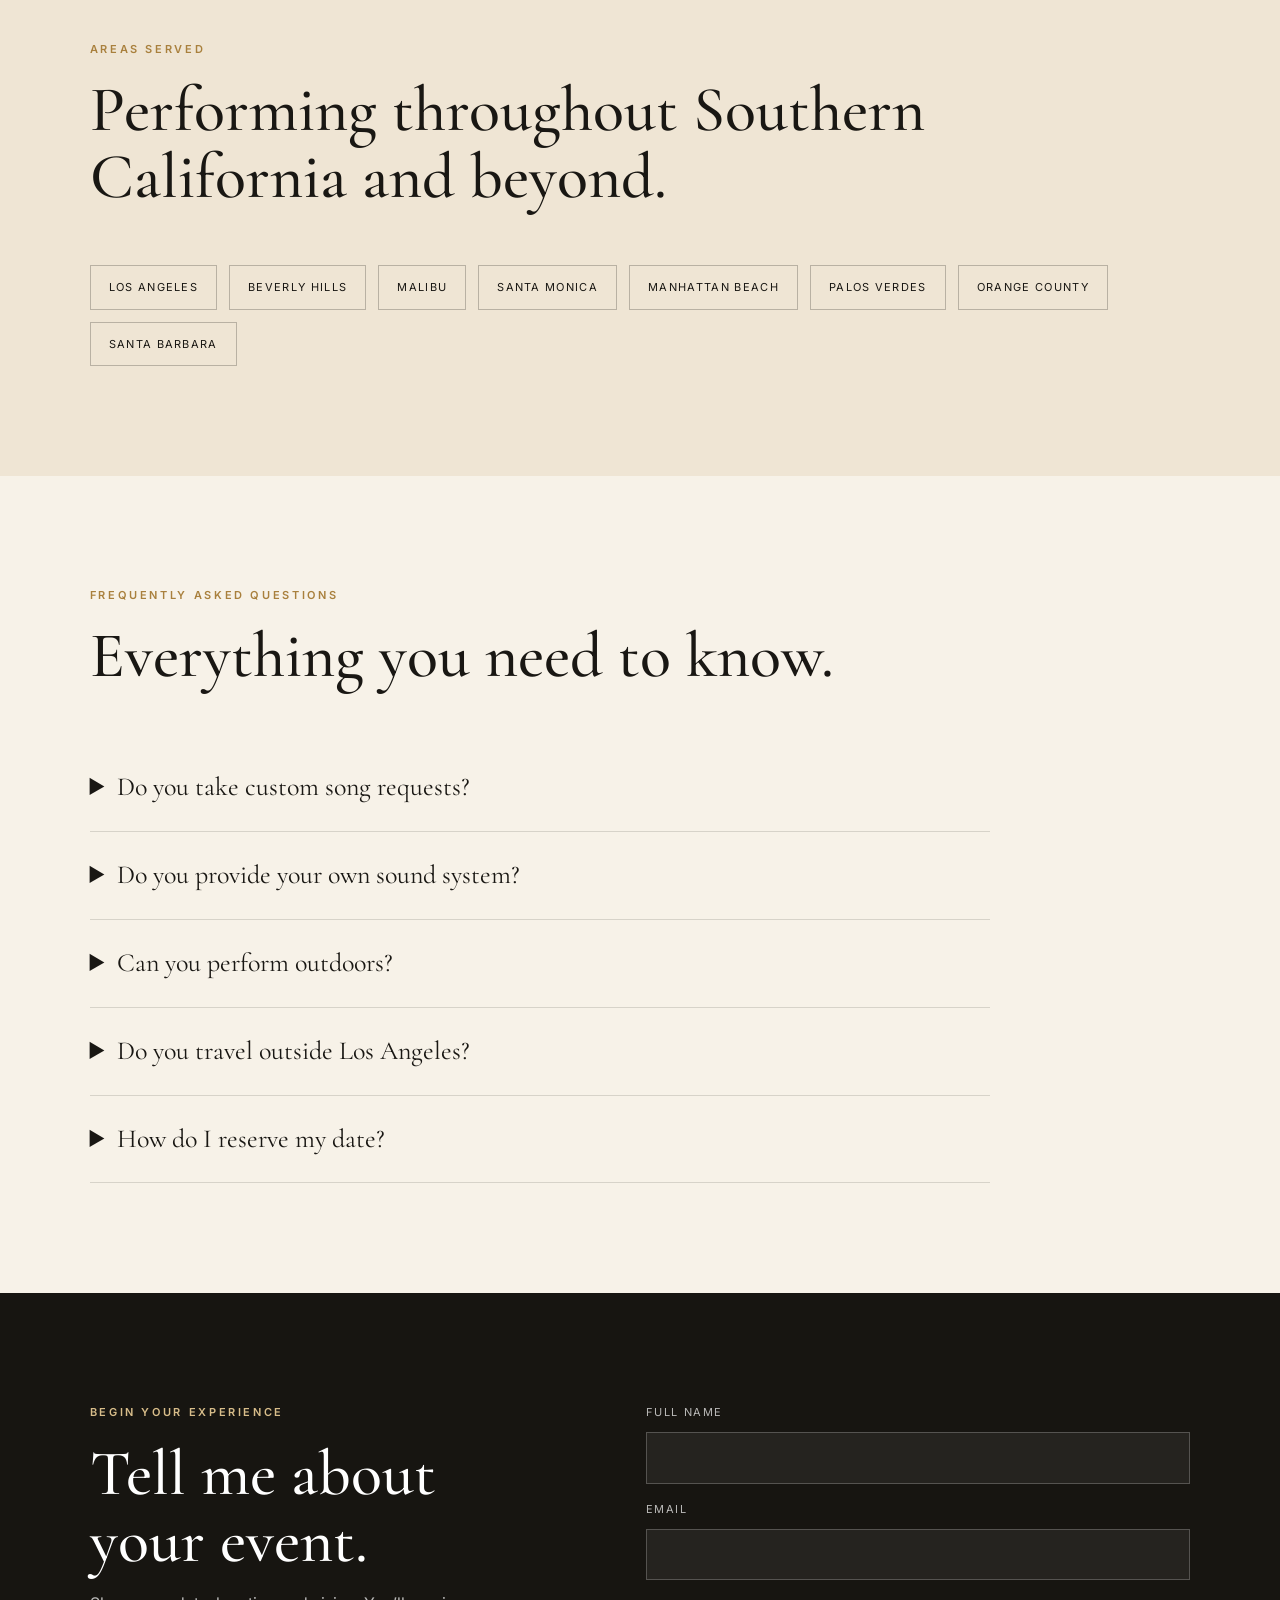
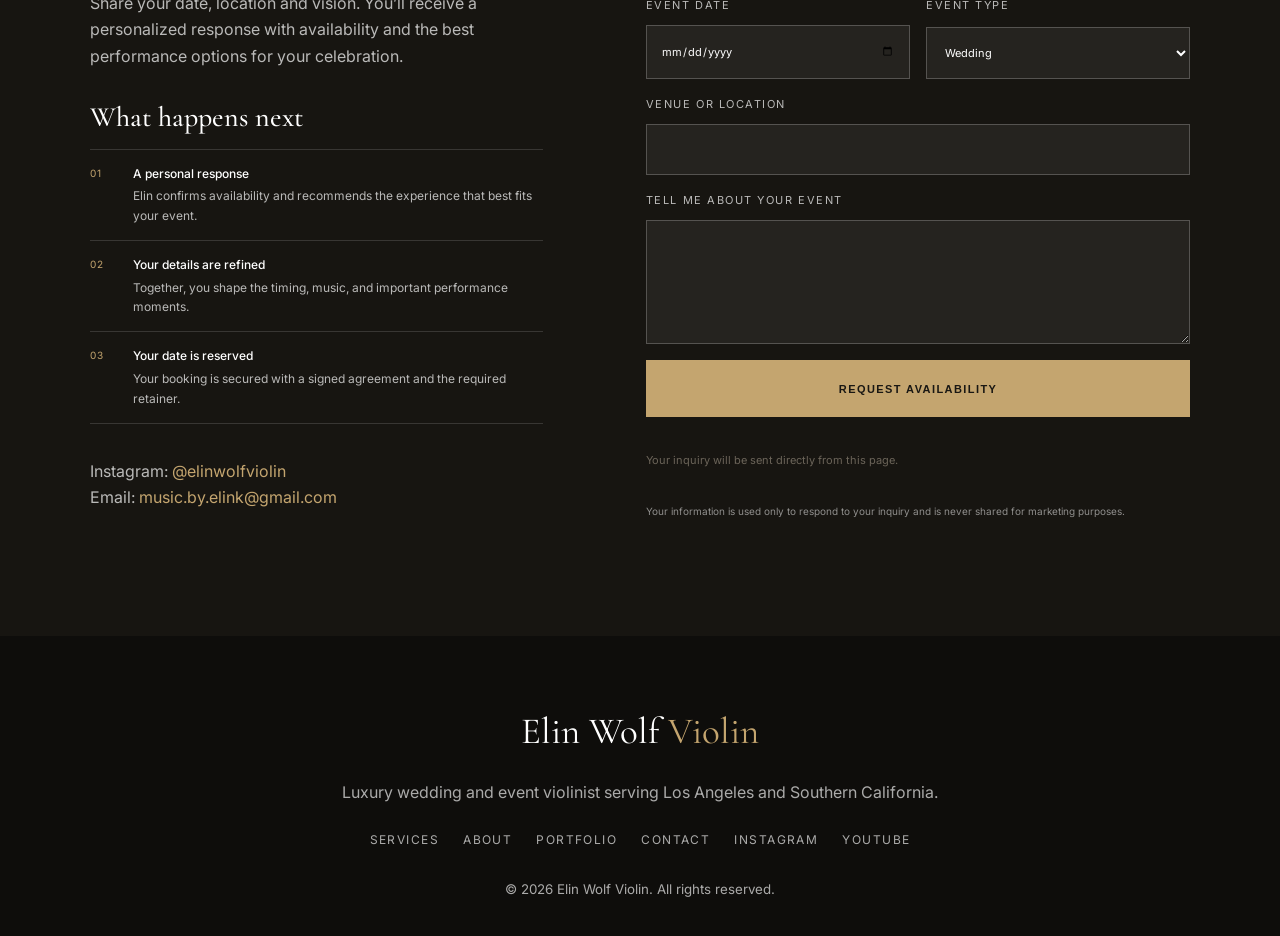
==== commit 2ed4ddf7: "Improve corporate violin service content and links" ====
--- a/index.html
+++ b/index.html
@@ -178,10 +178,10 @@
         </a>
         <a class="service-card reveal" href="services.html#corporate">
           <span>02</span>
-          <h3>Corporate Events</h3>
-          <p>Polished live entertainment for conferences, brand activations, galas and executive receptions.</p>
-          <ul><li>Modern, elegant repertoire</li><li>Branded musical moments</li><li>Professional production</li></ul>
-          <strong class="service-link">Explore corporate events →</strong>
+          <h3>Corporate Event Violinist</h3>
+          <p>Live violin for Los Angeles cocktail receptions, galas, corporate dinners, brand activations and holiday celebrations.</p>
+          <ul><li>Elegant ambience and captivating featured performances.</li><li>Planner, DJ and production coordination</li><li>Professional sound equipment</li></ul>
+          <strong class="service-link">Explore Corporate Violin Services →</strong>
         </a>
         <a class="service-card reveal" href="services.html#private">
           <span>03</span>
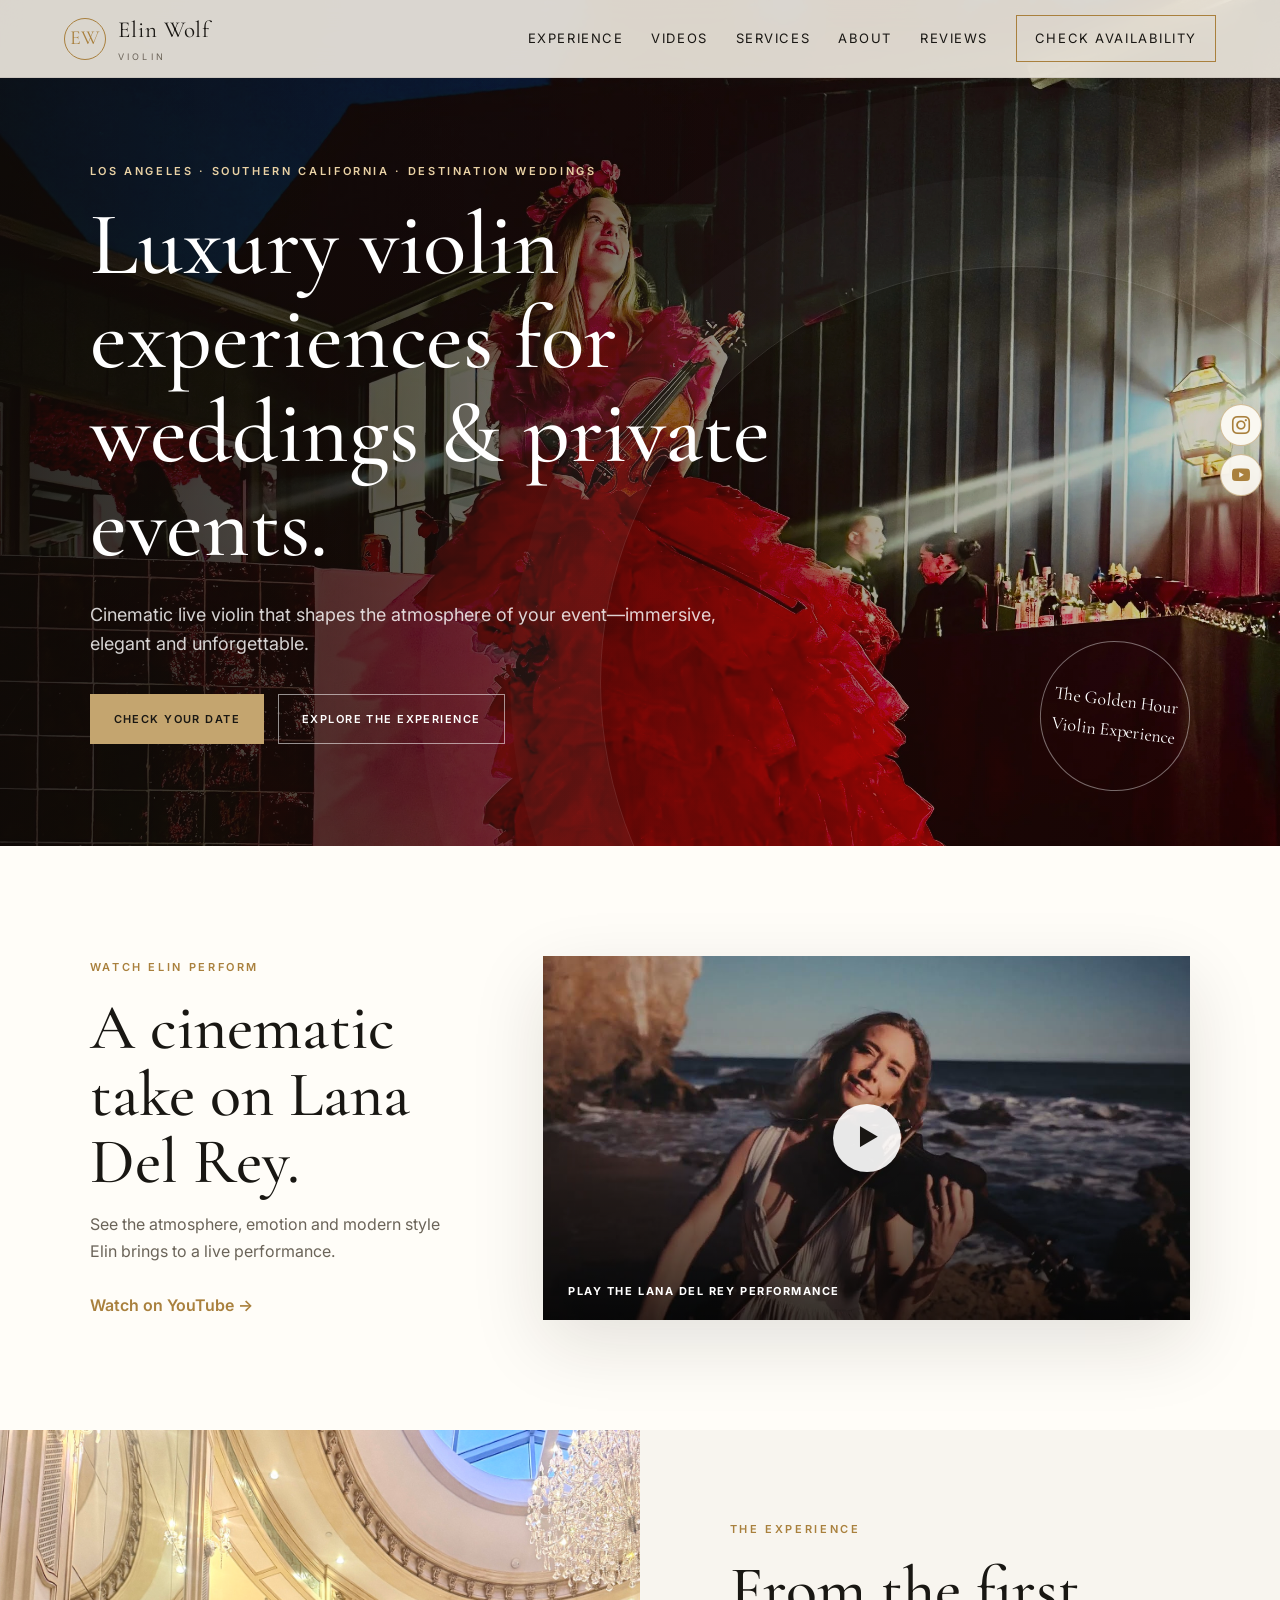
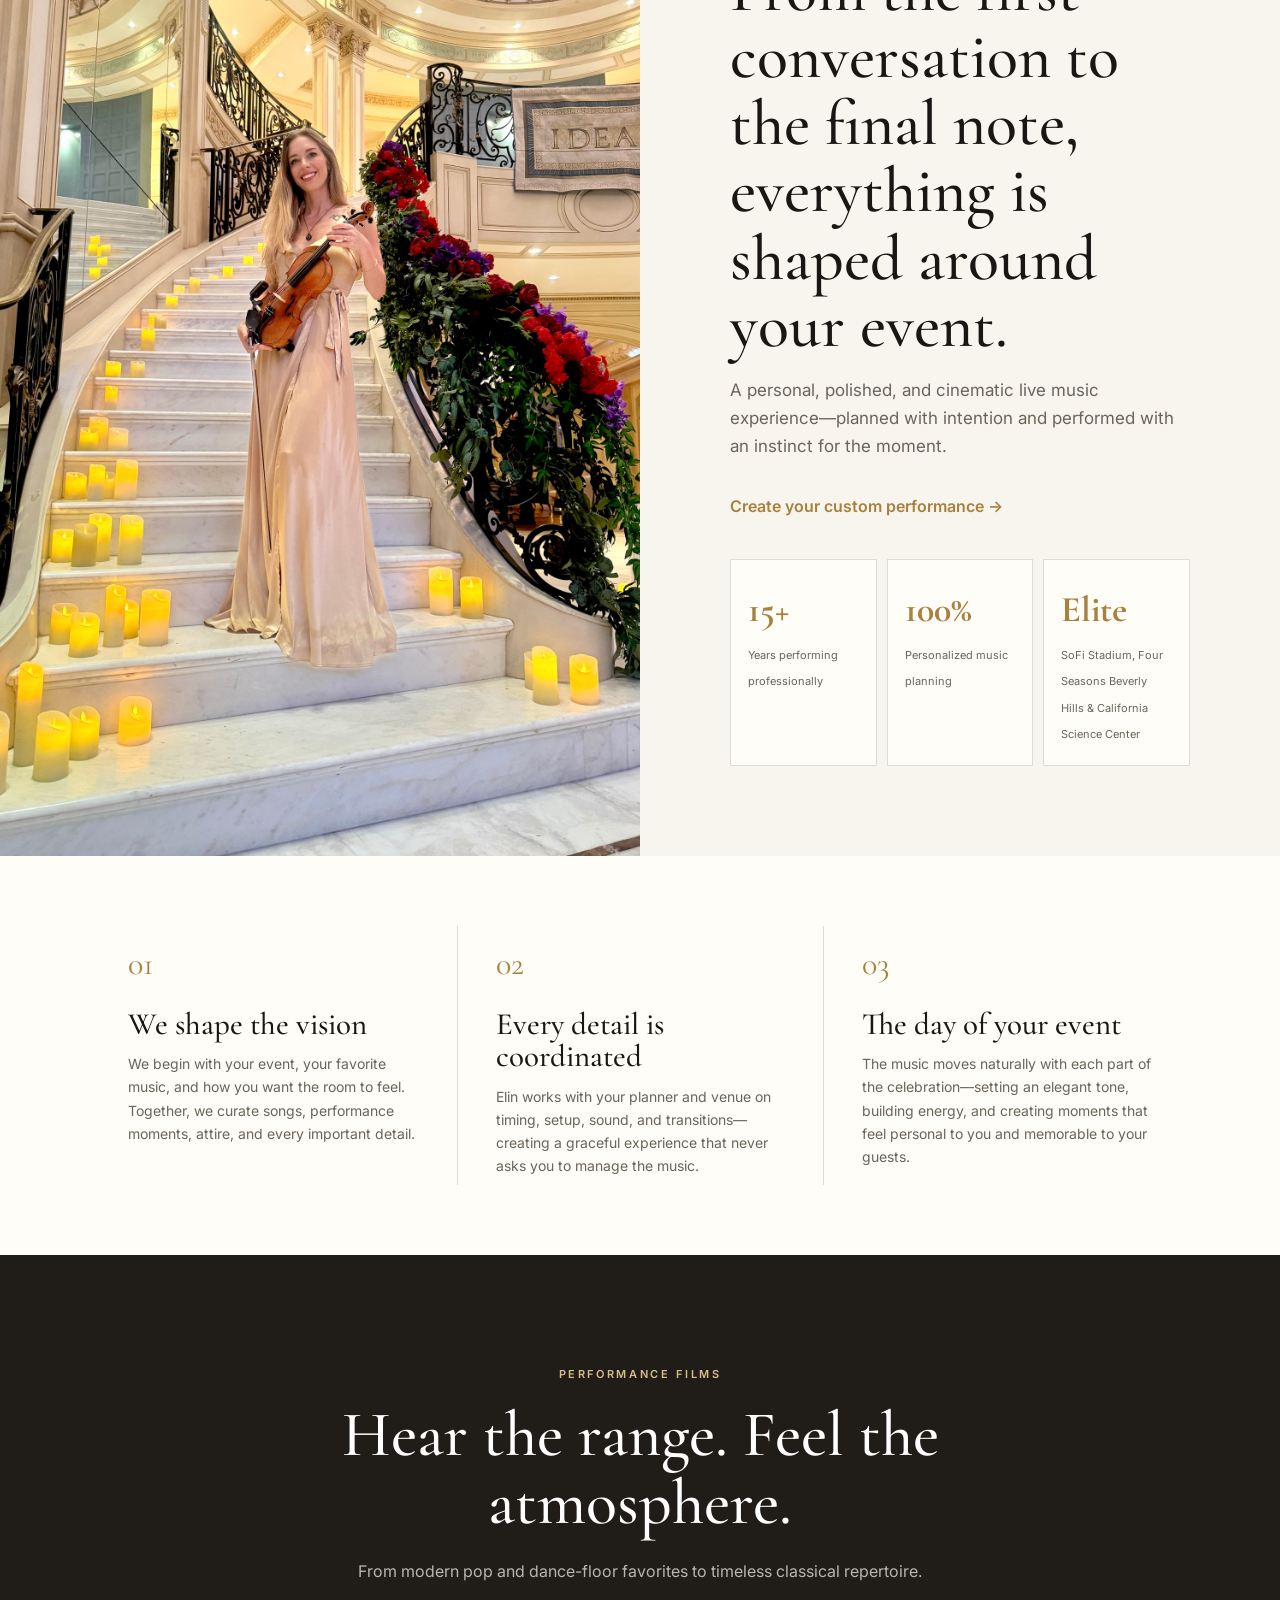
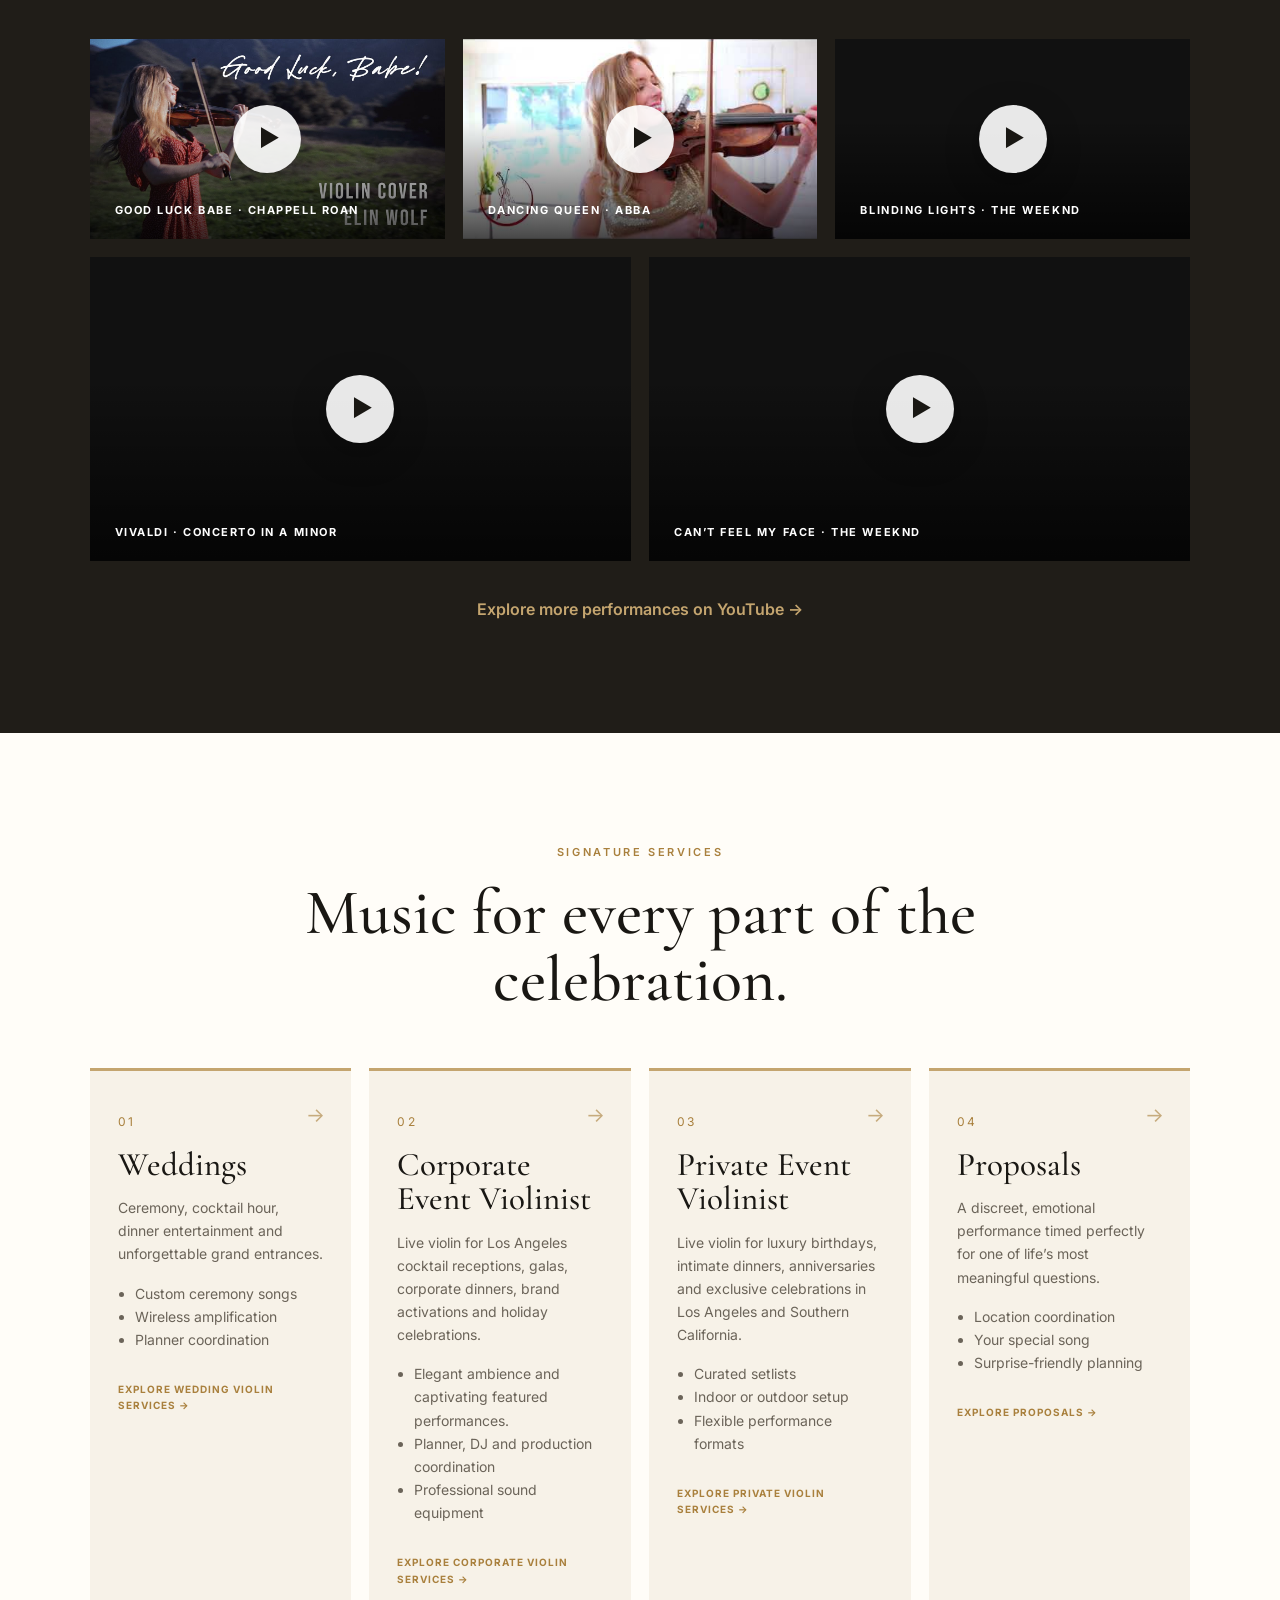
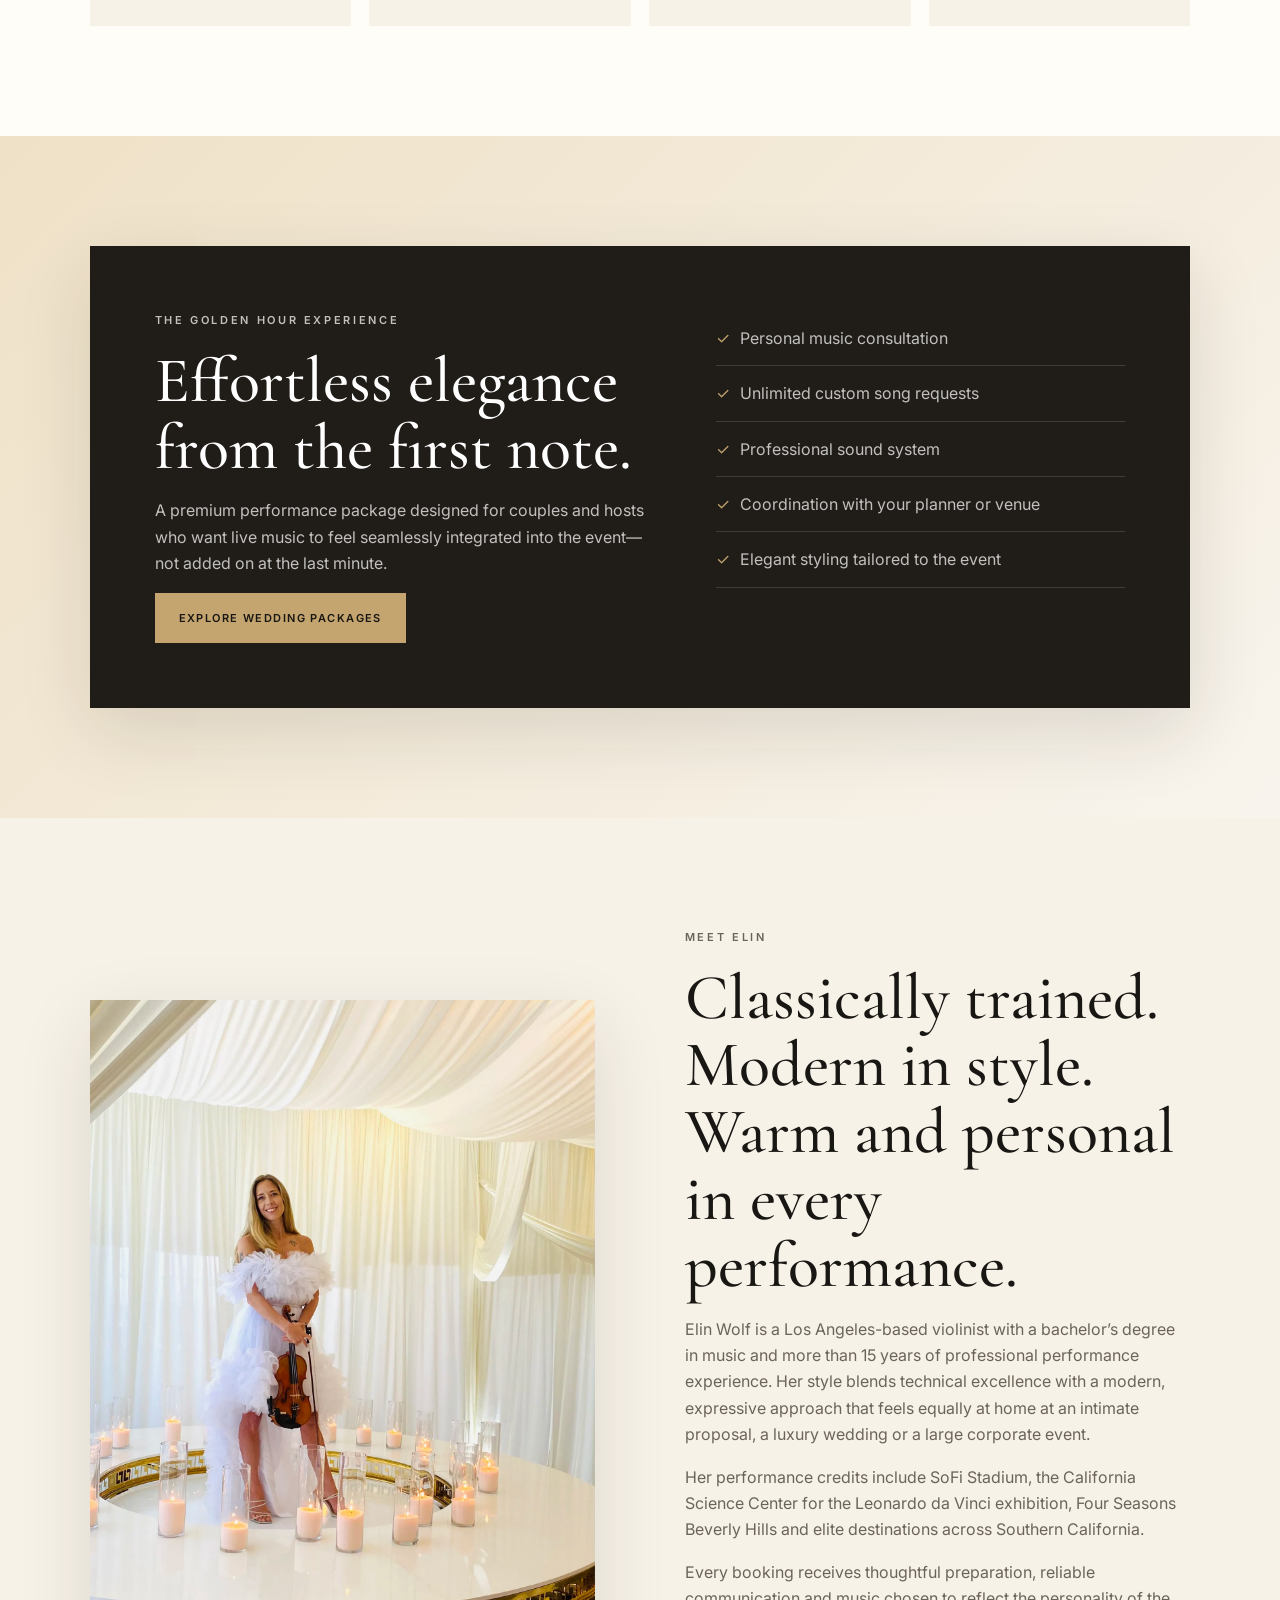
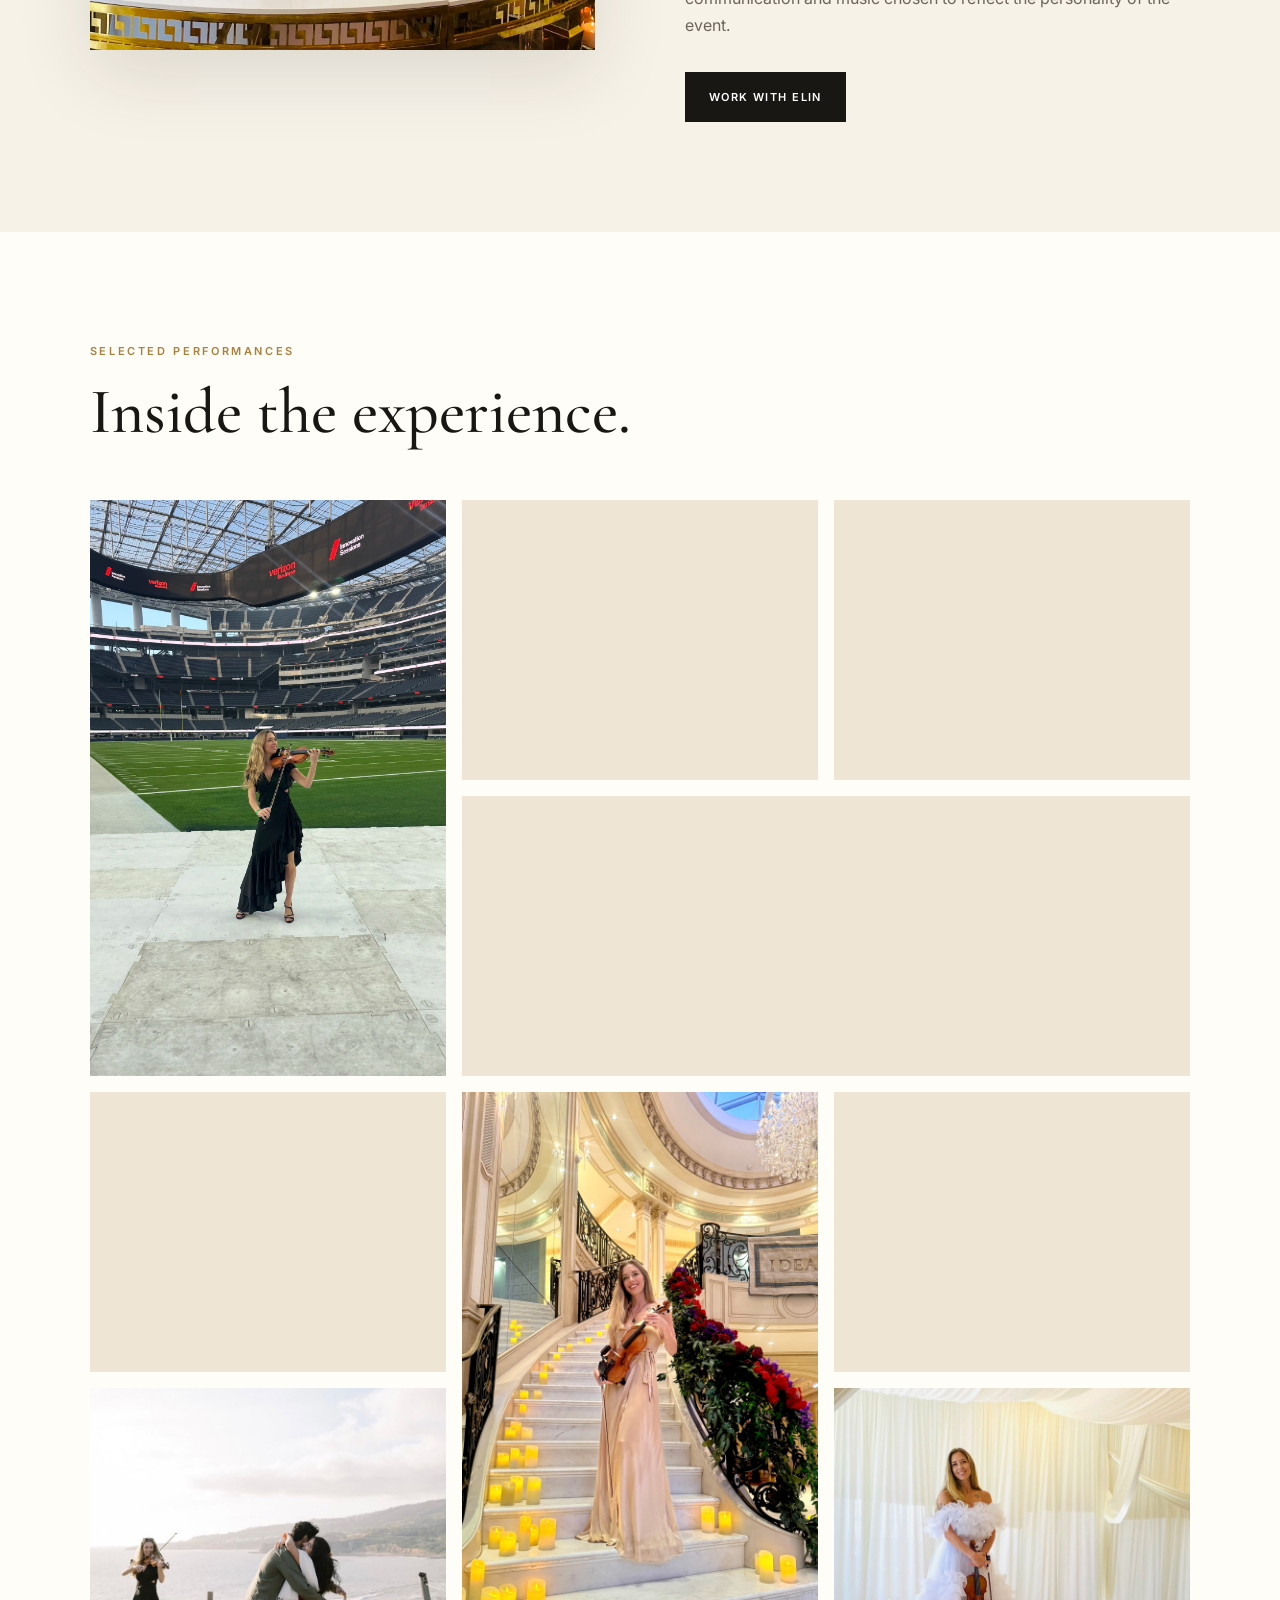
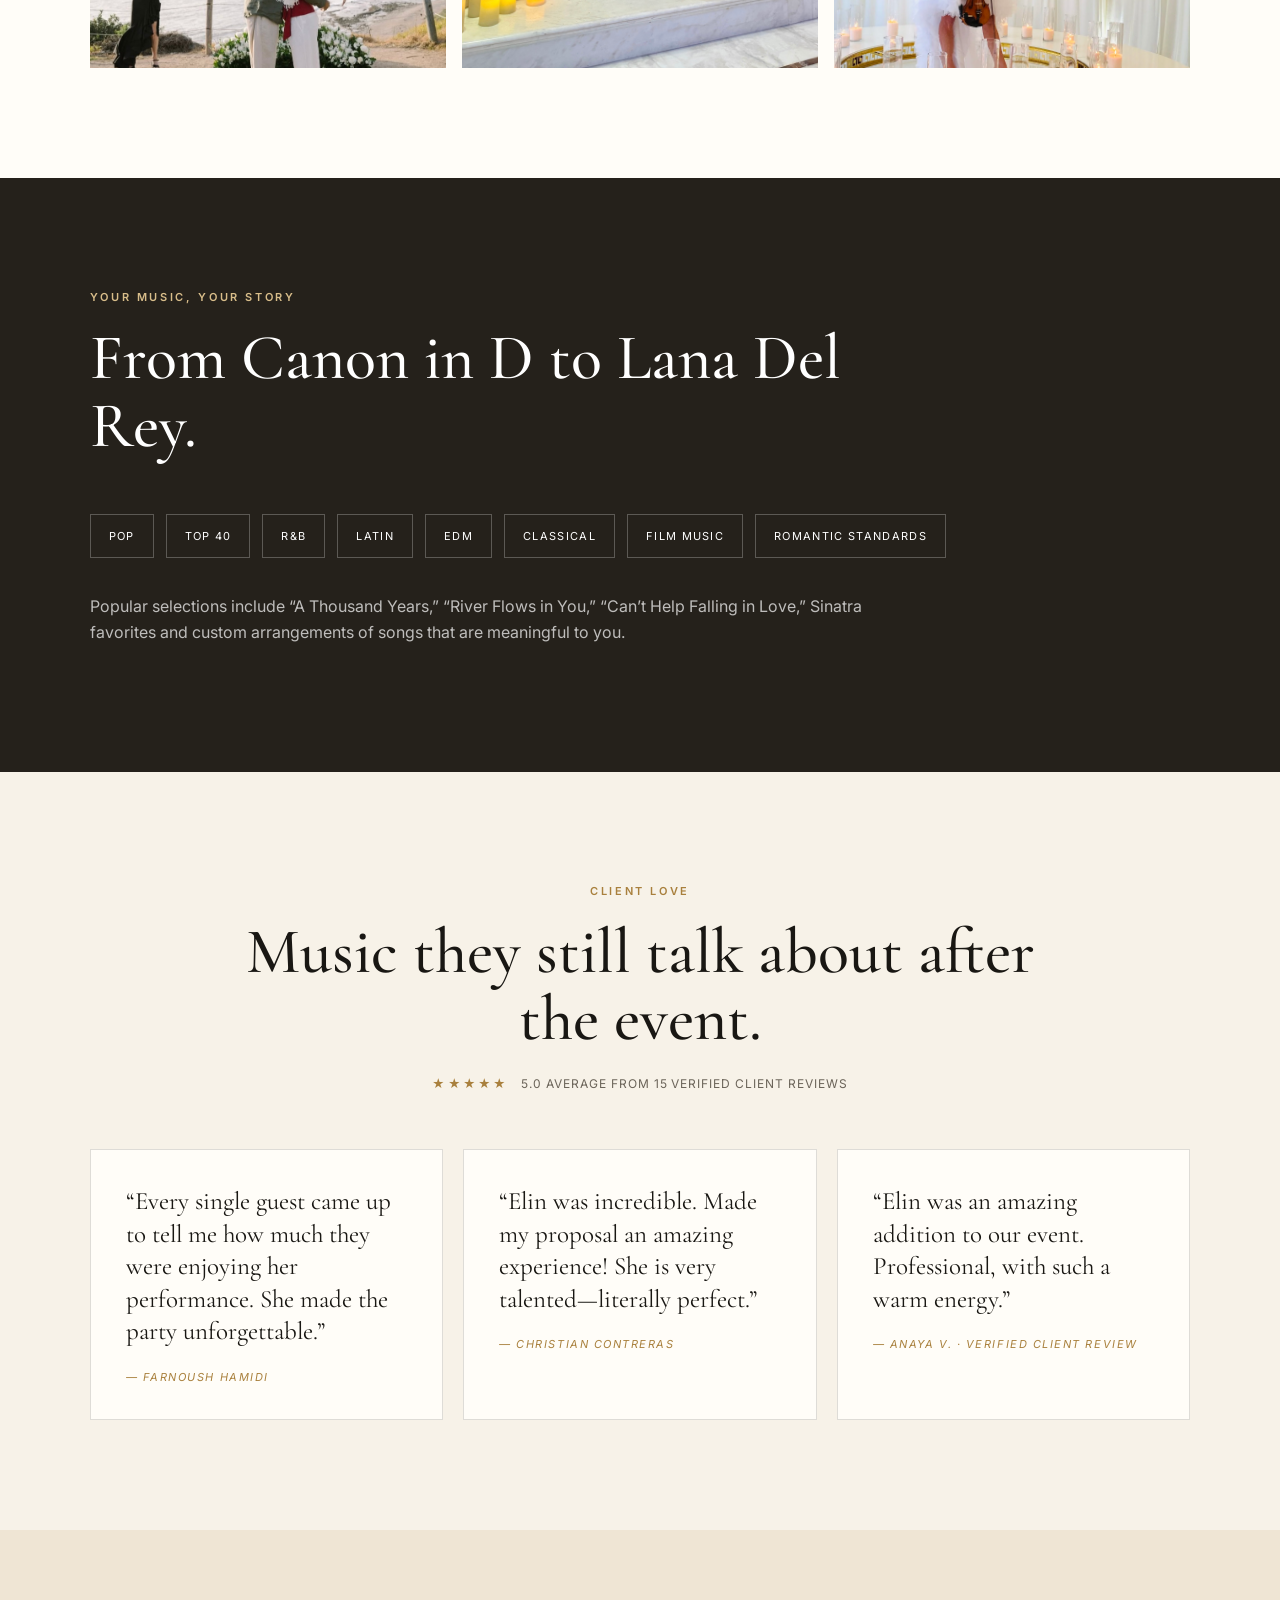
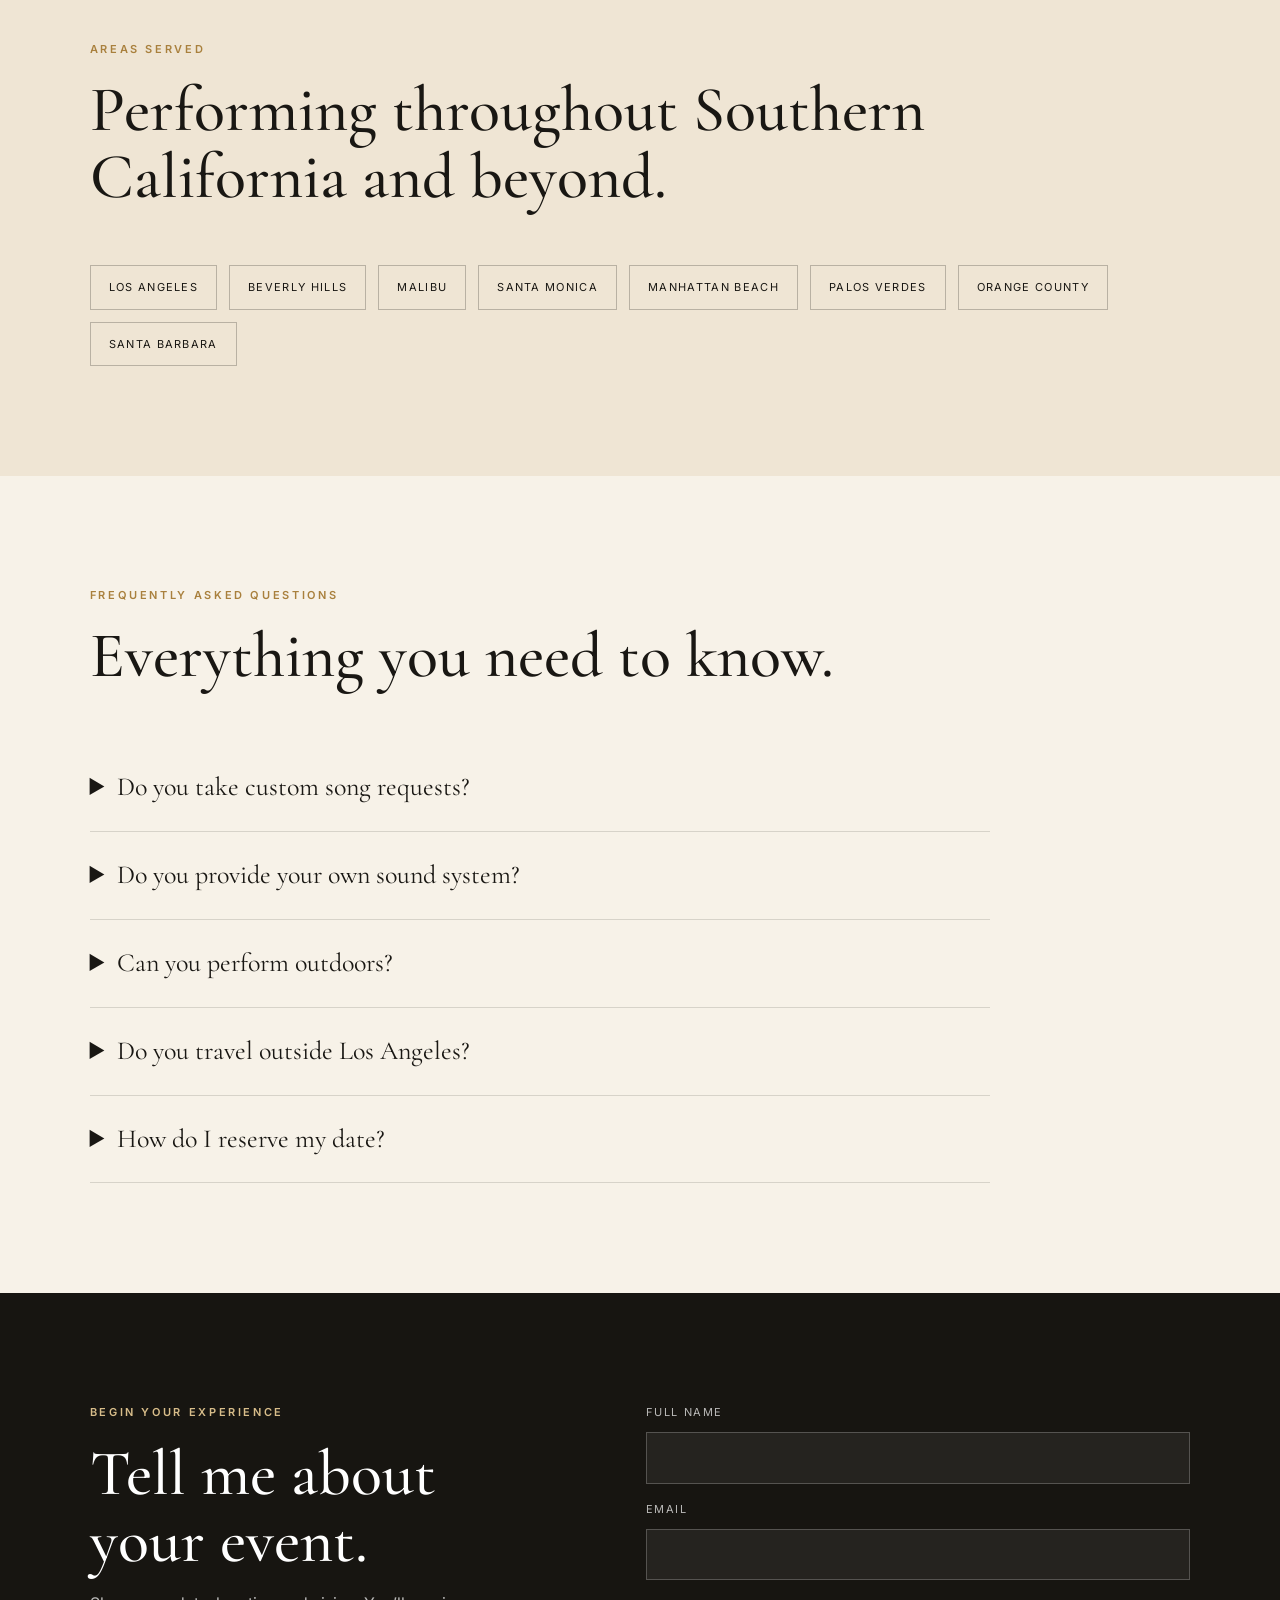
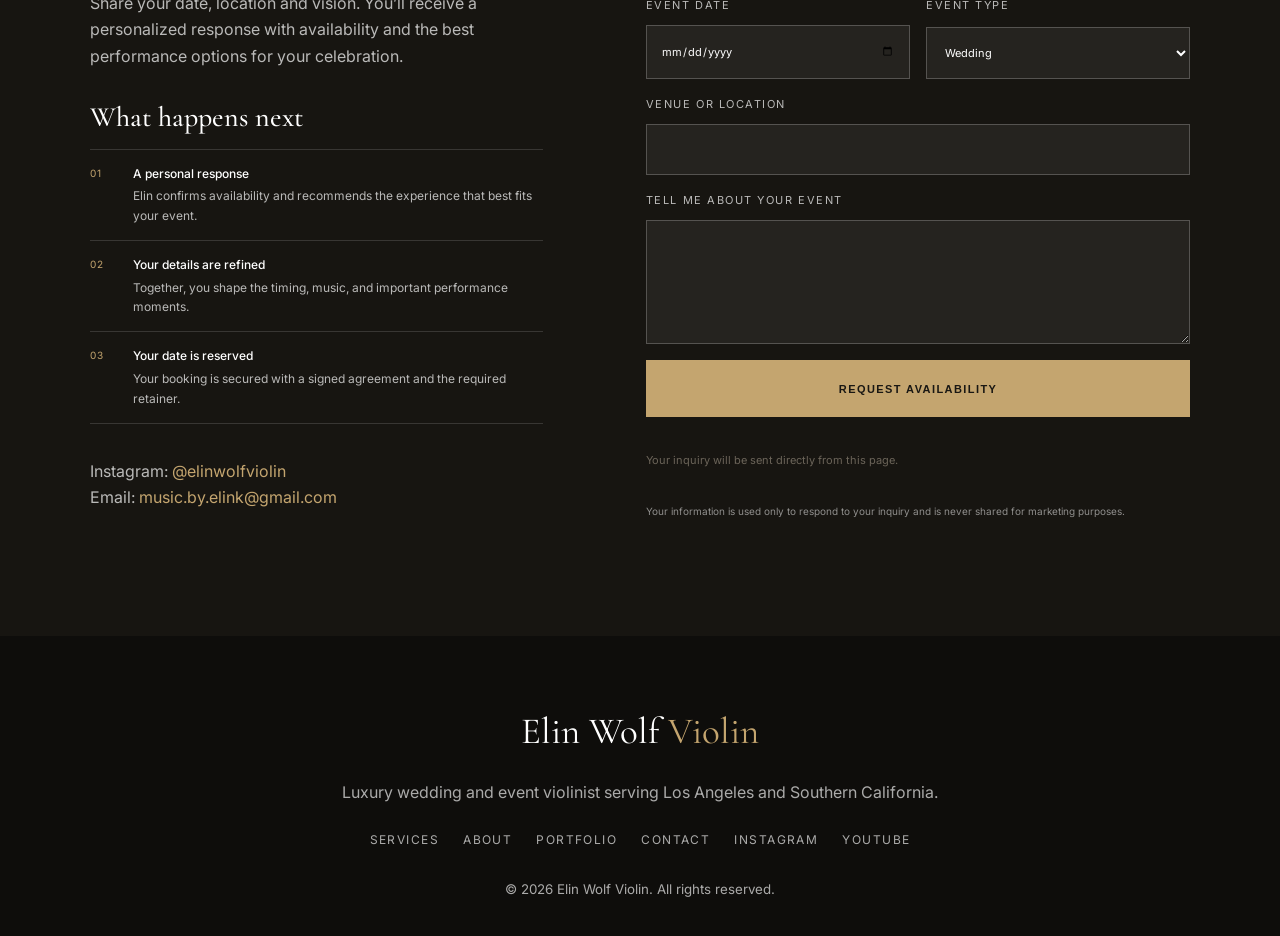
==== commit 26bbaafe: "Improve private event violin service headings and copy" ====
--- a/index.html
+++ b/index.html
@@ -185,10 +185,10 @@
         </a>
         <a class="service-card reveal" href="services.html#private">
           <span>03</span>
-          <h3>Private Events</h3>
-          <p>Luxury music for birthdays, anniversaries, dinner parties and celebrations at private estates.</p>
+          <h3>Private Event Violinist</h3>
+          <p>Live violin for luxury birthdays, intimate dinners, anniversaries and exclusive celebrations in Los Angeles and Southern California.</p>
           <ul><li>Curated setlists</li><li>Indoor or outdoor setup</li><li>Flexible performance formats</li></ul>
-          <strong class="service-link">Explore private events →</strong>
+          <strong class="service-link">Explore Private Violin Services →</strong>
         </a>
         <a class="service-card reveal" href="services.html#proposals">
           <span>04</span>
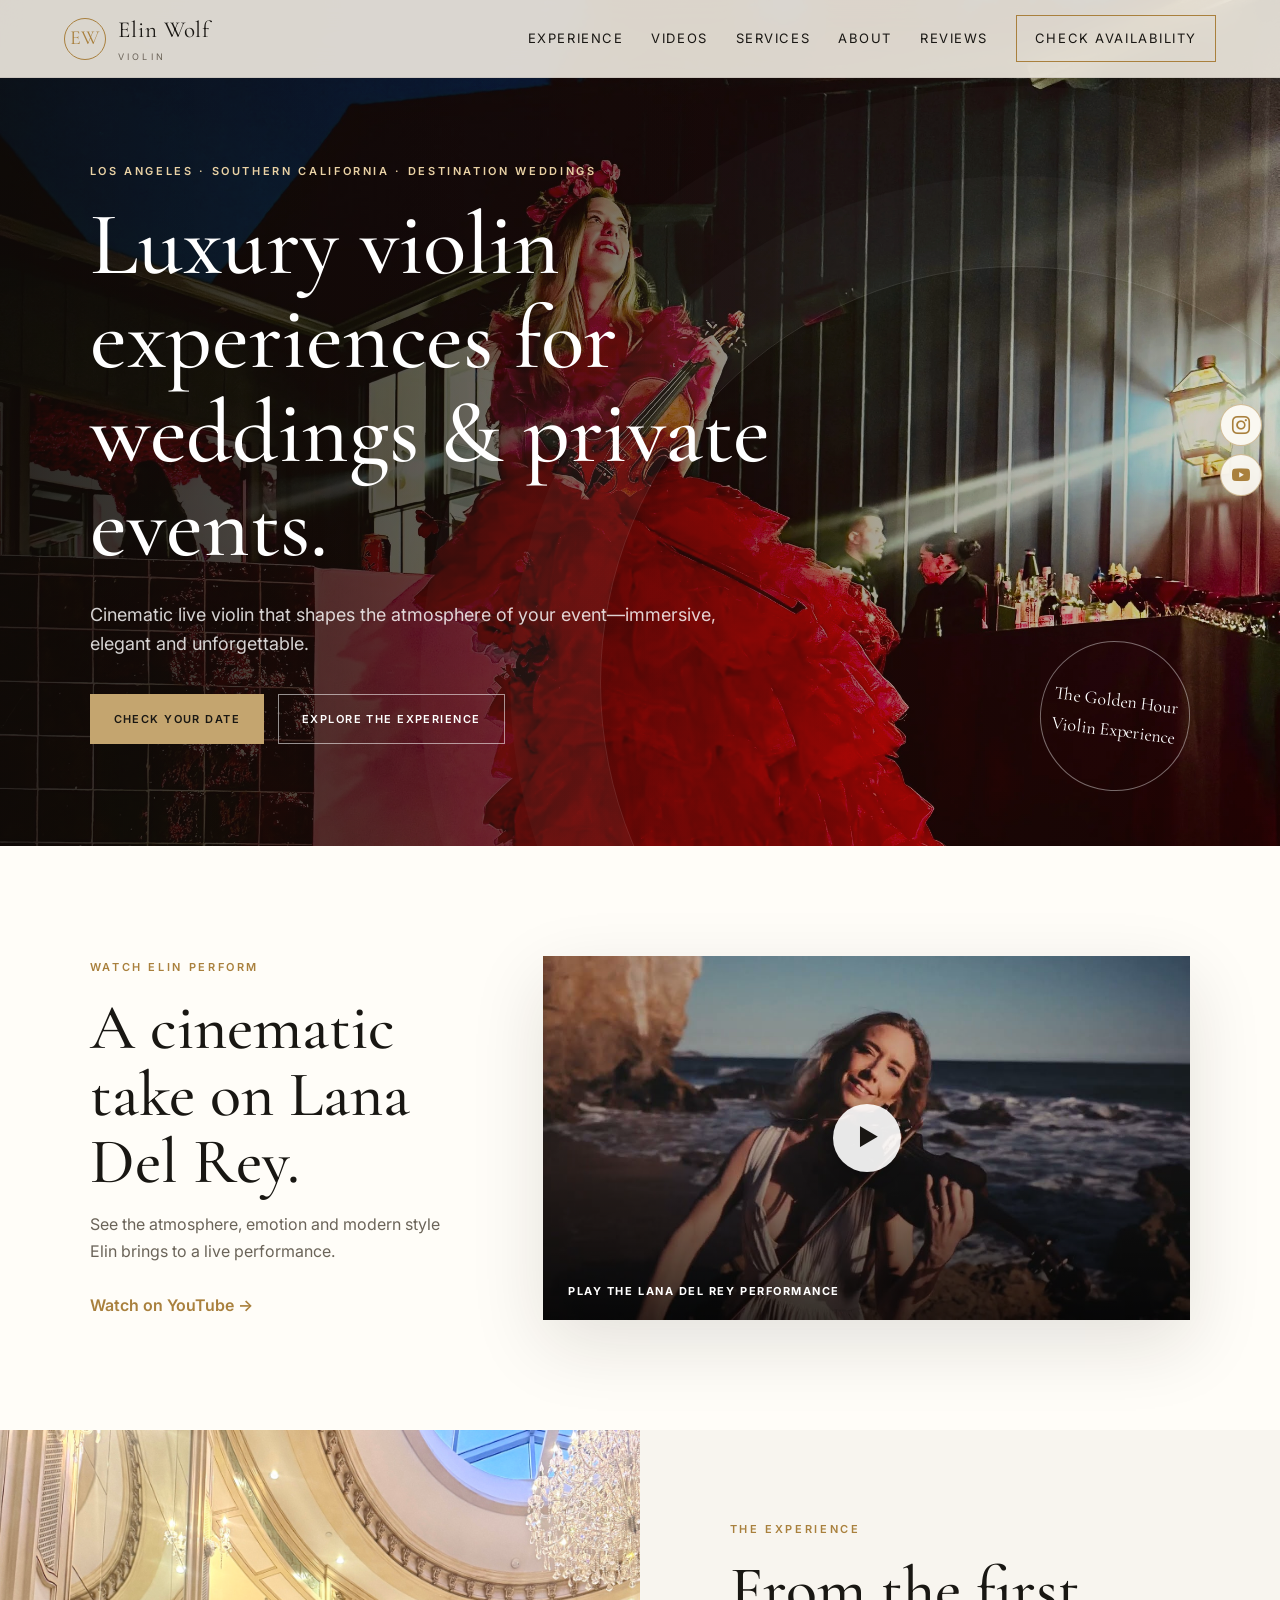
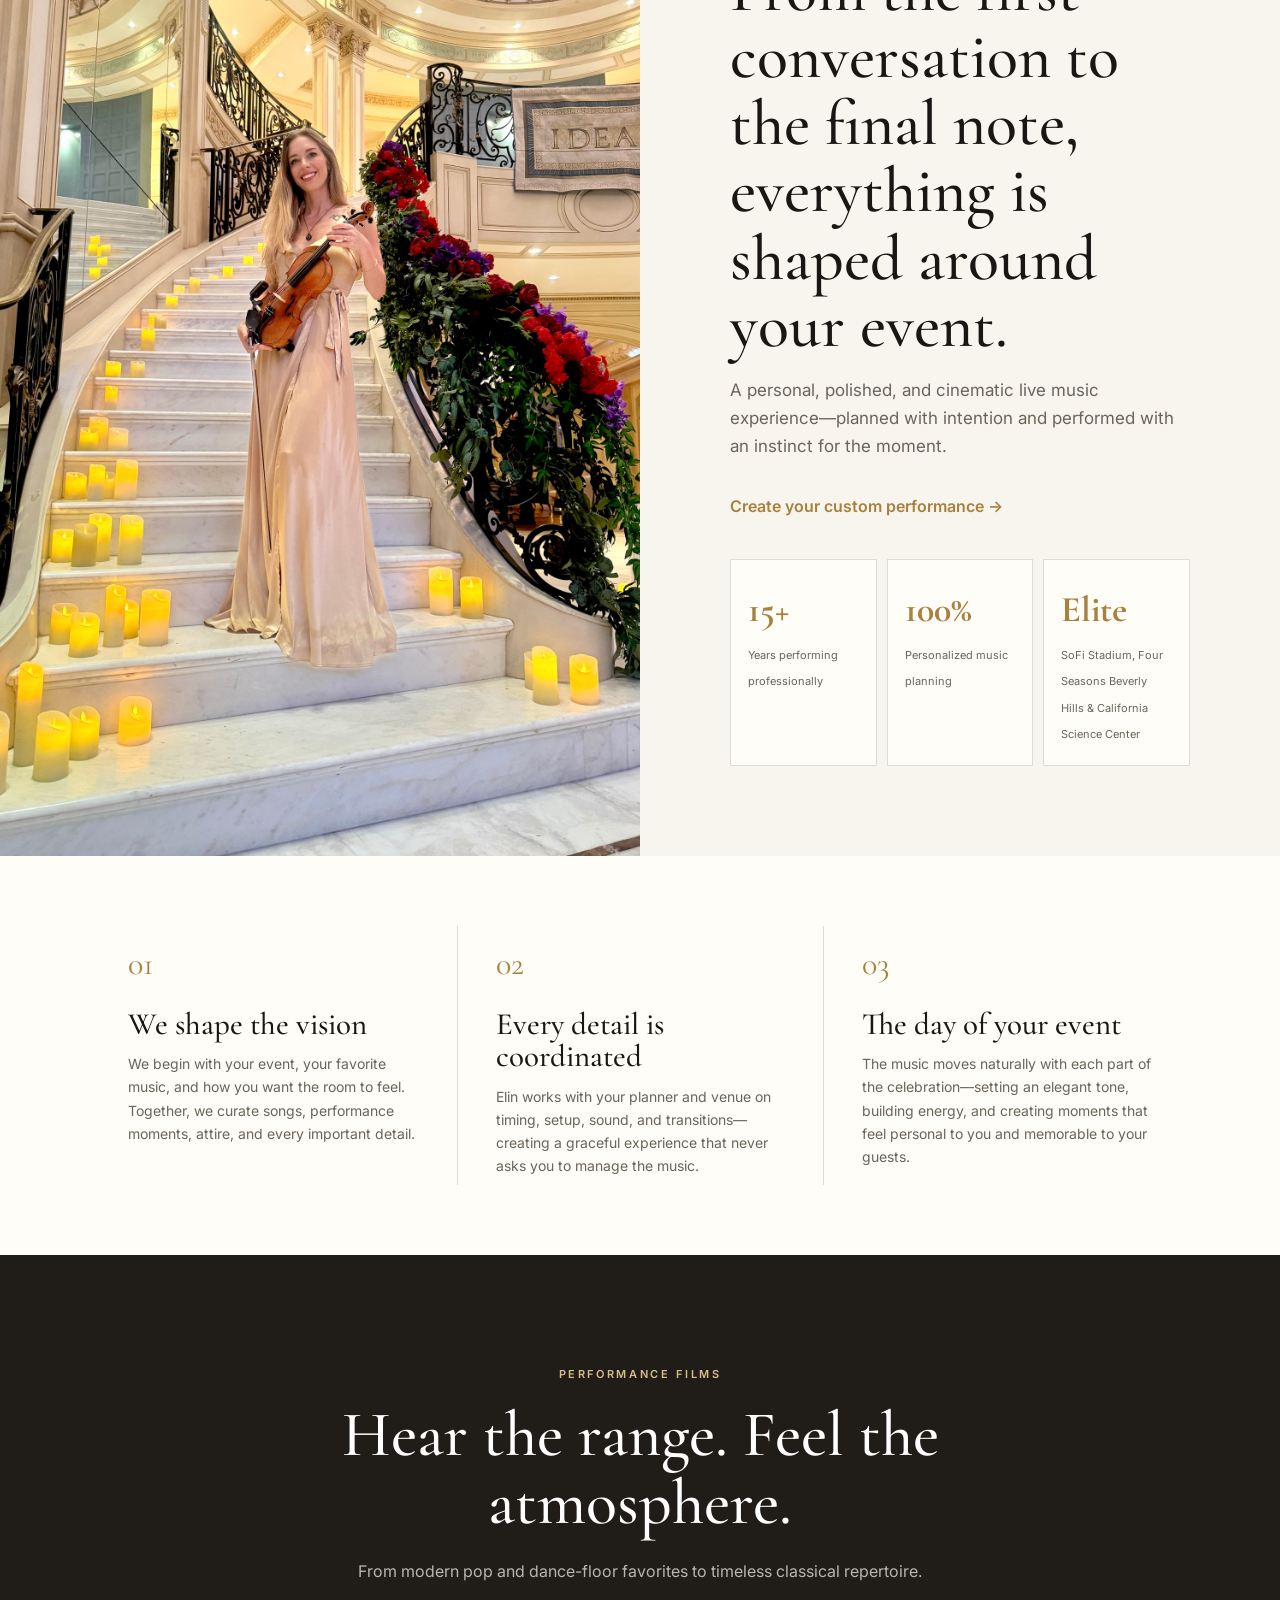
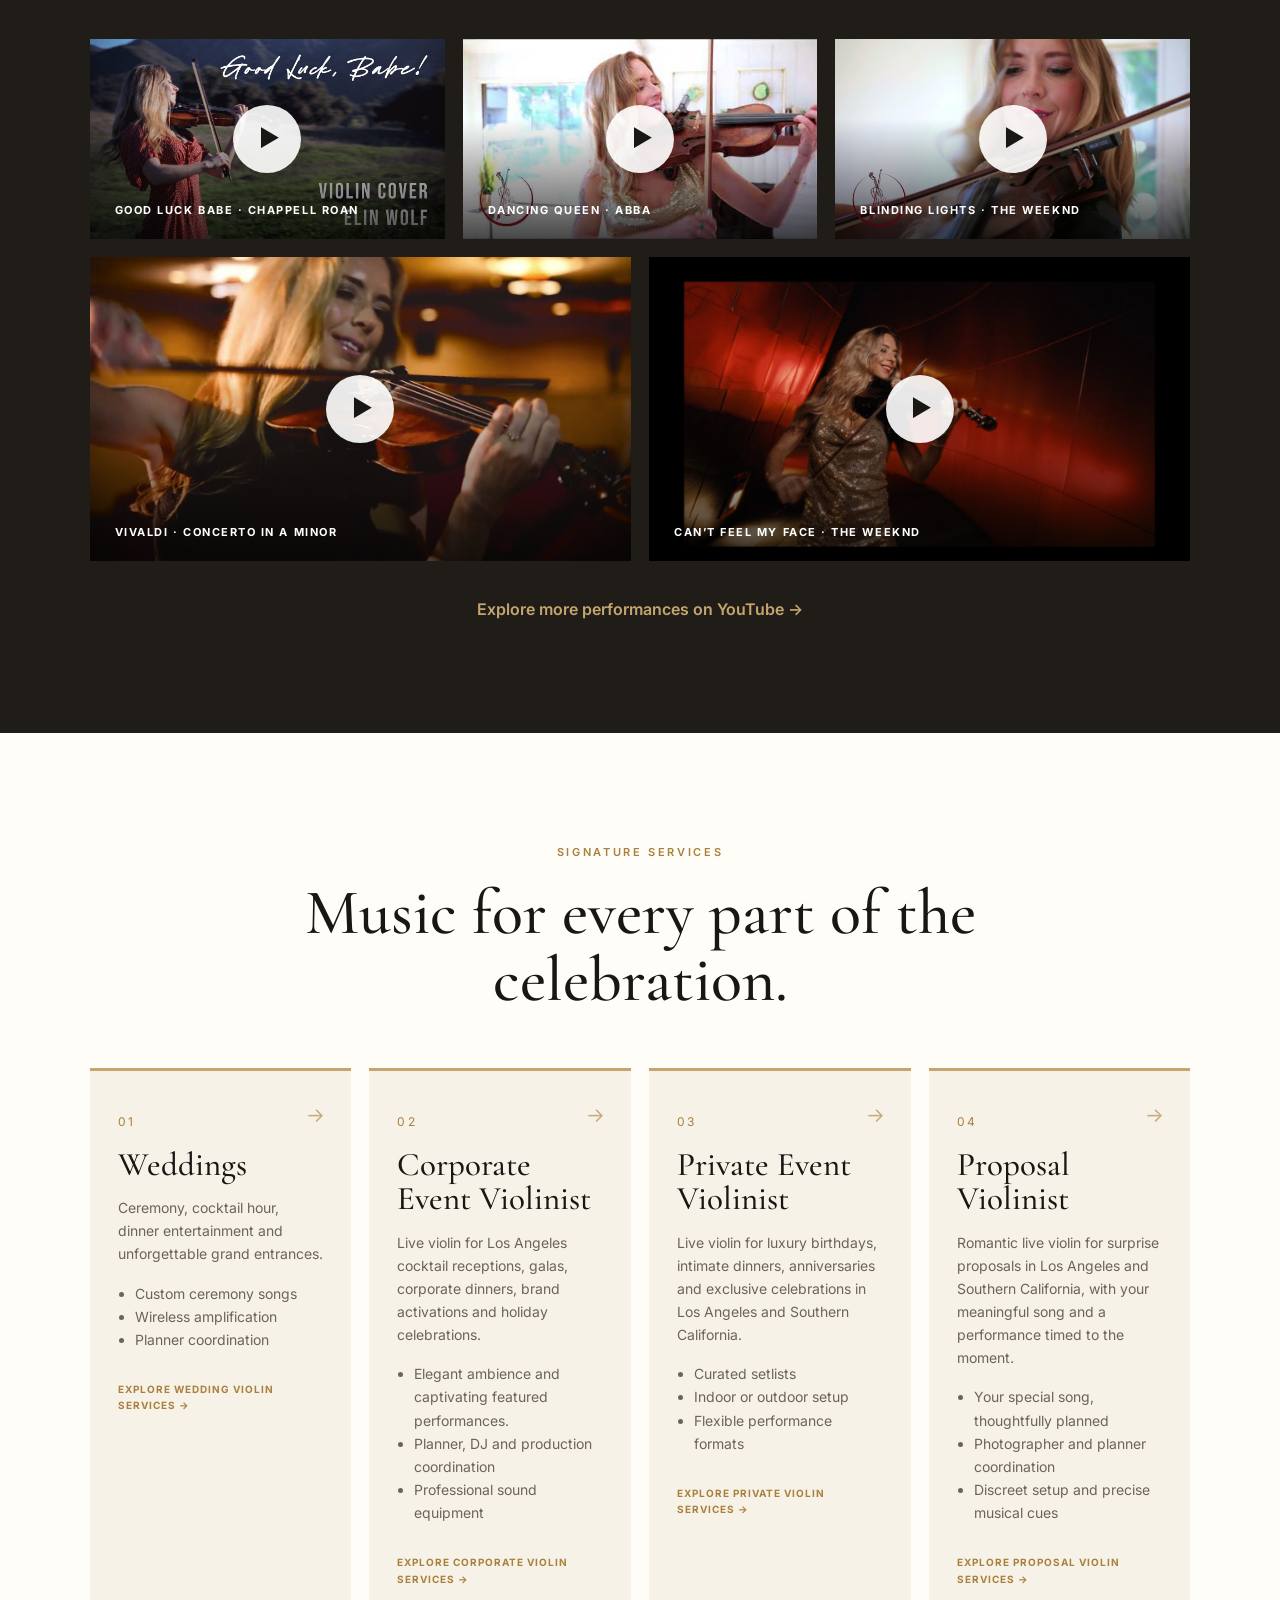
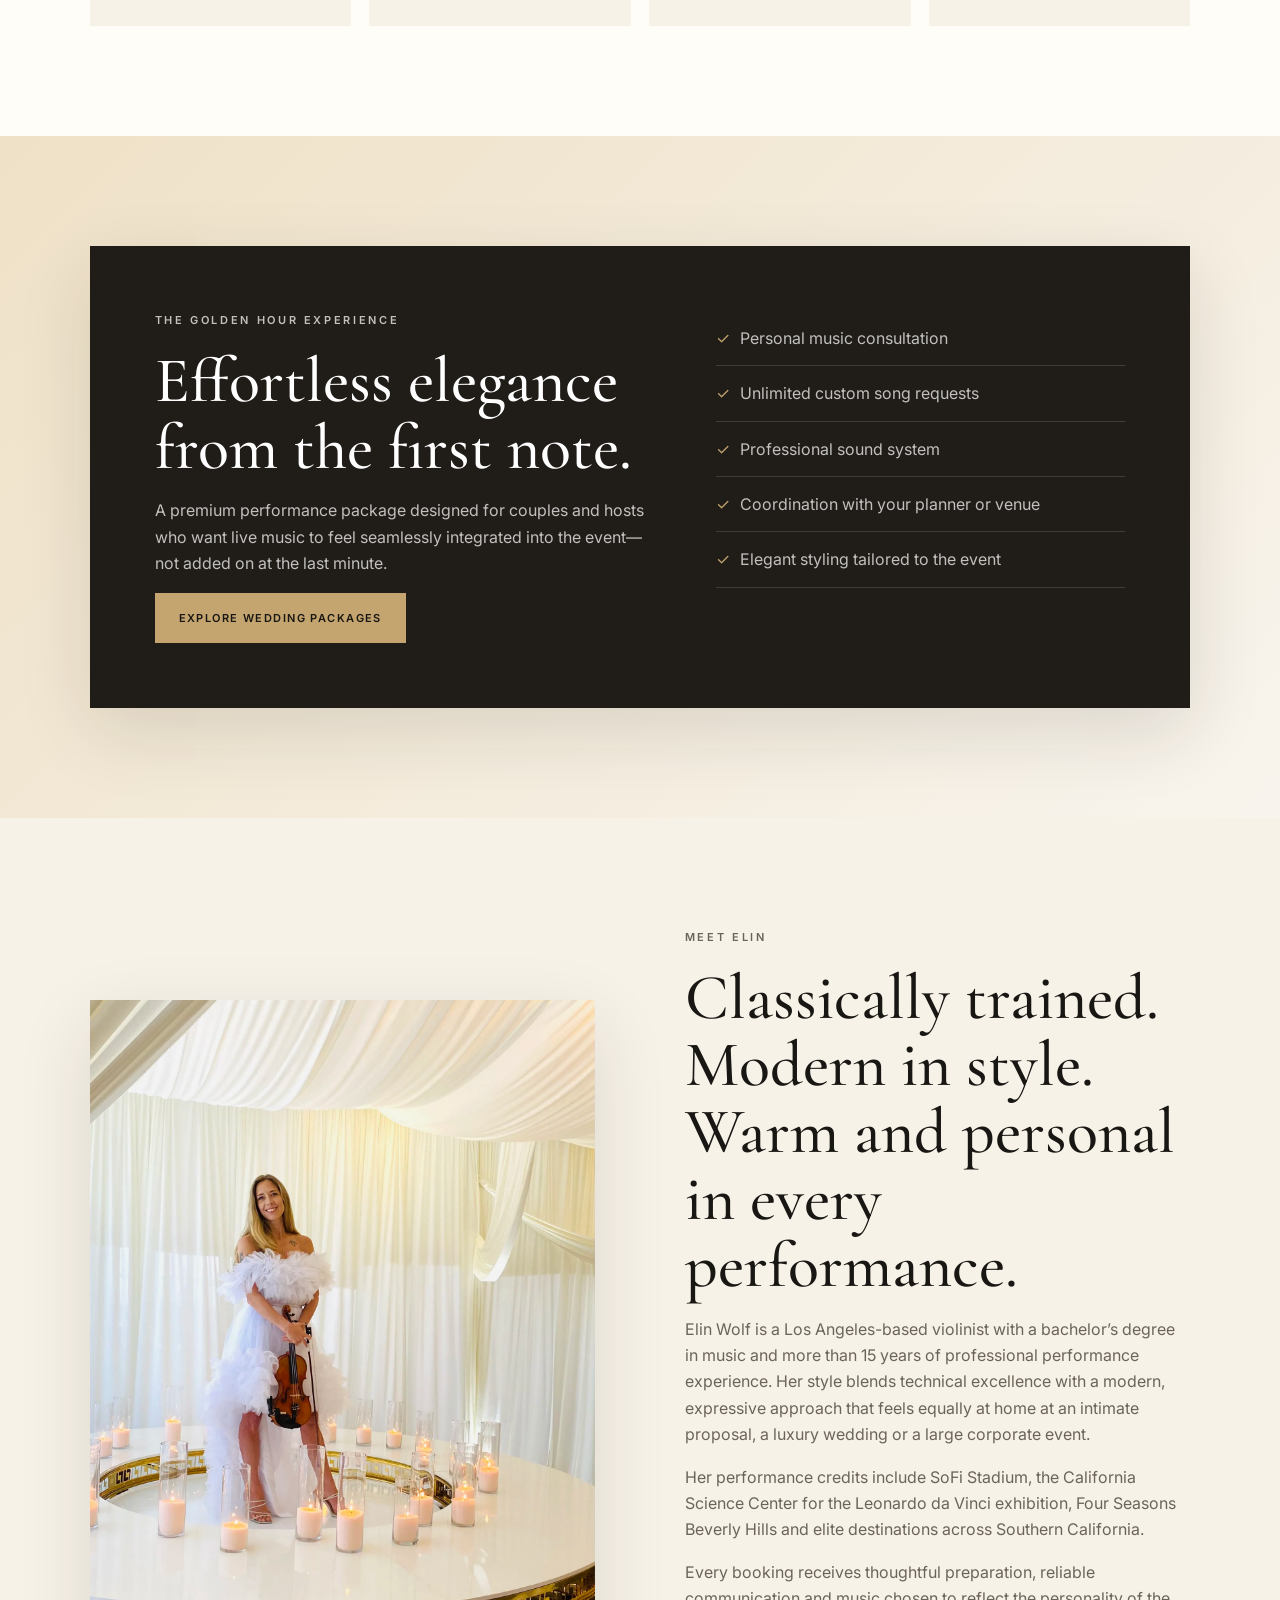
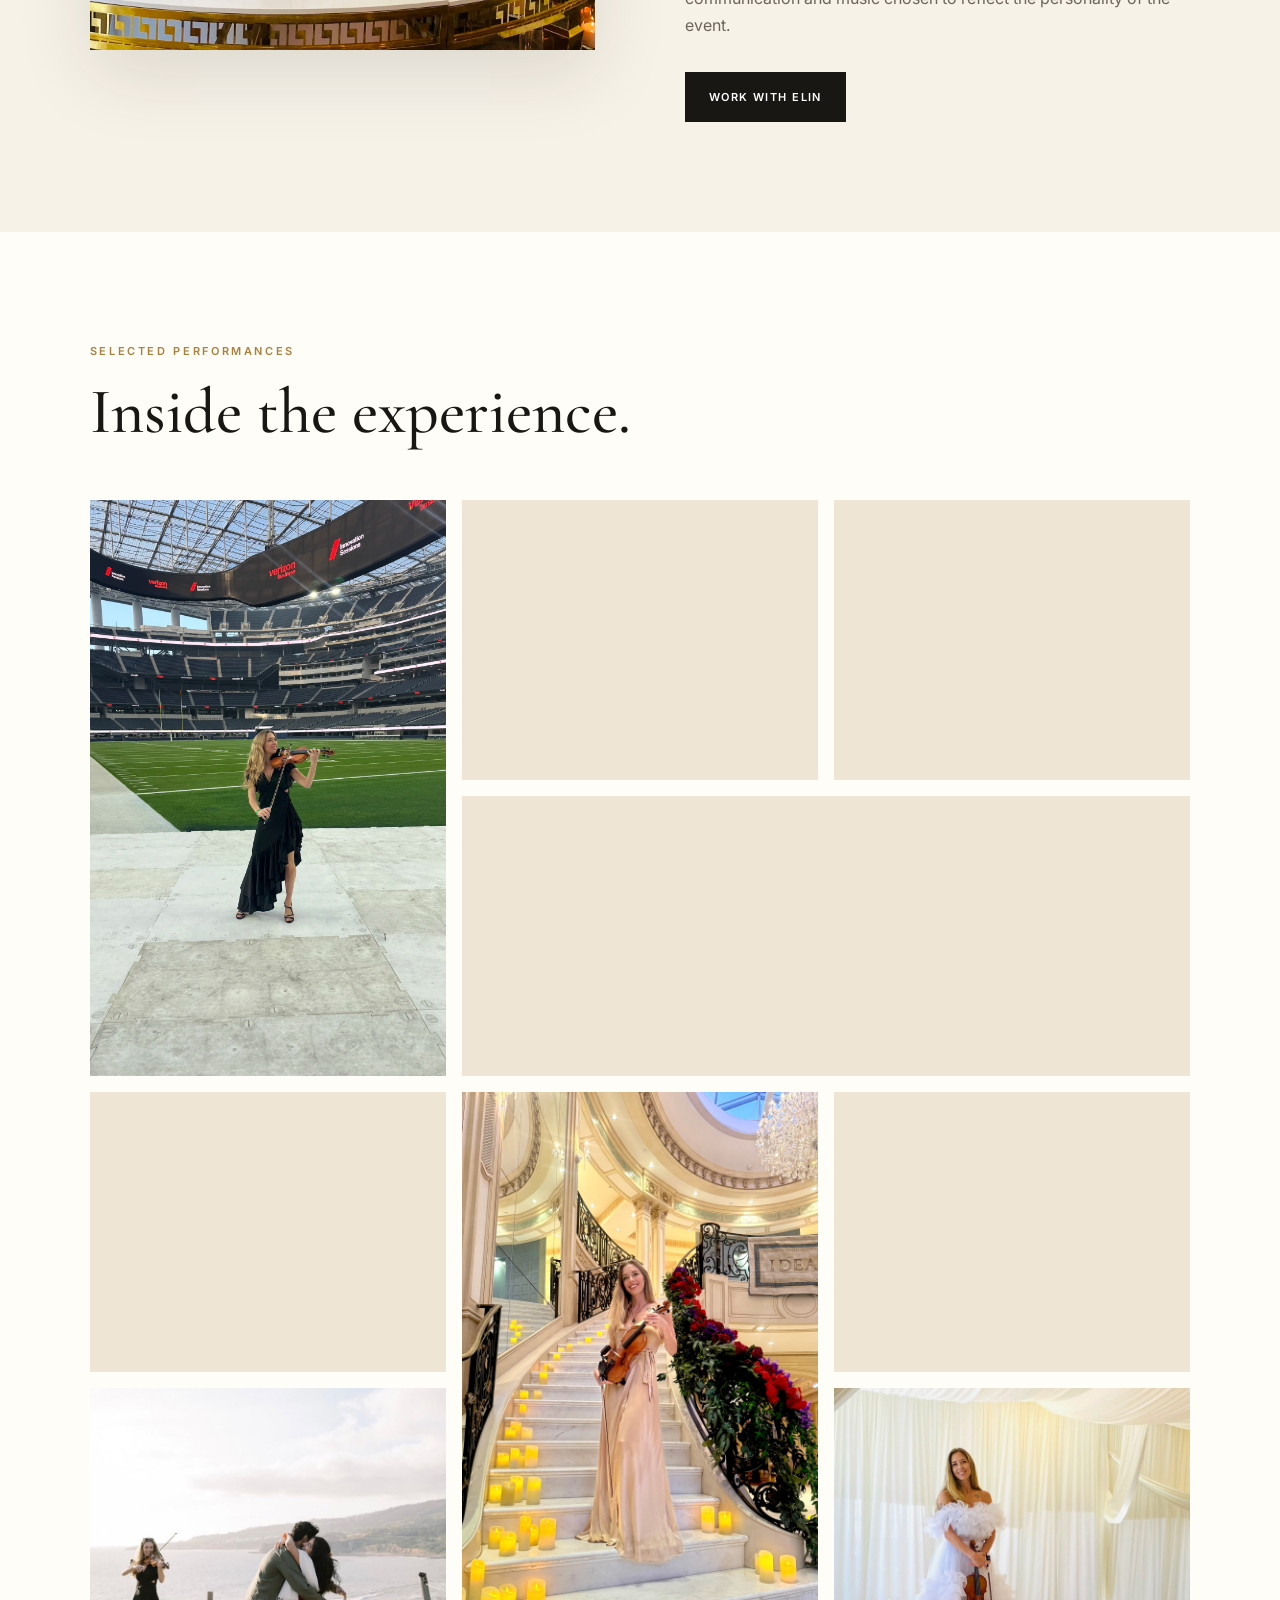
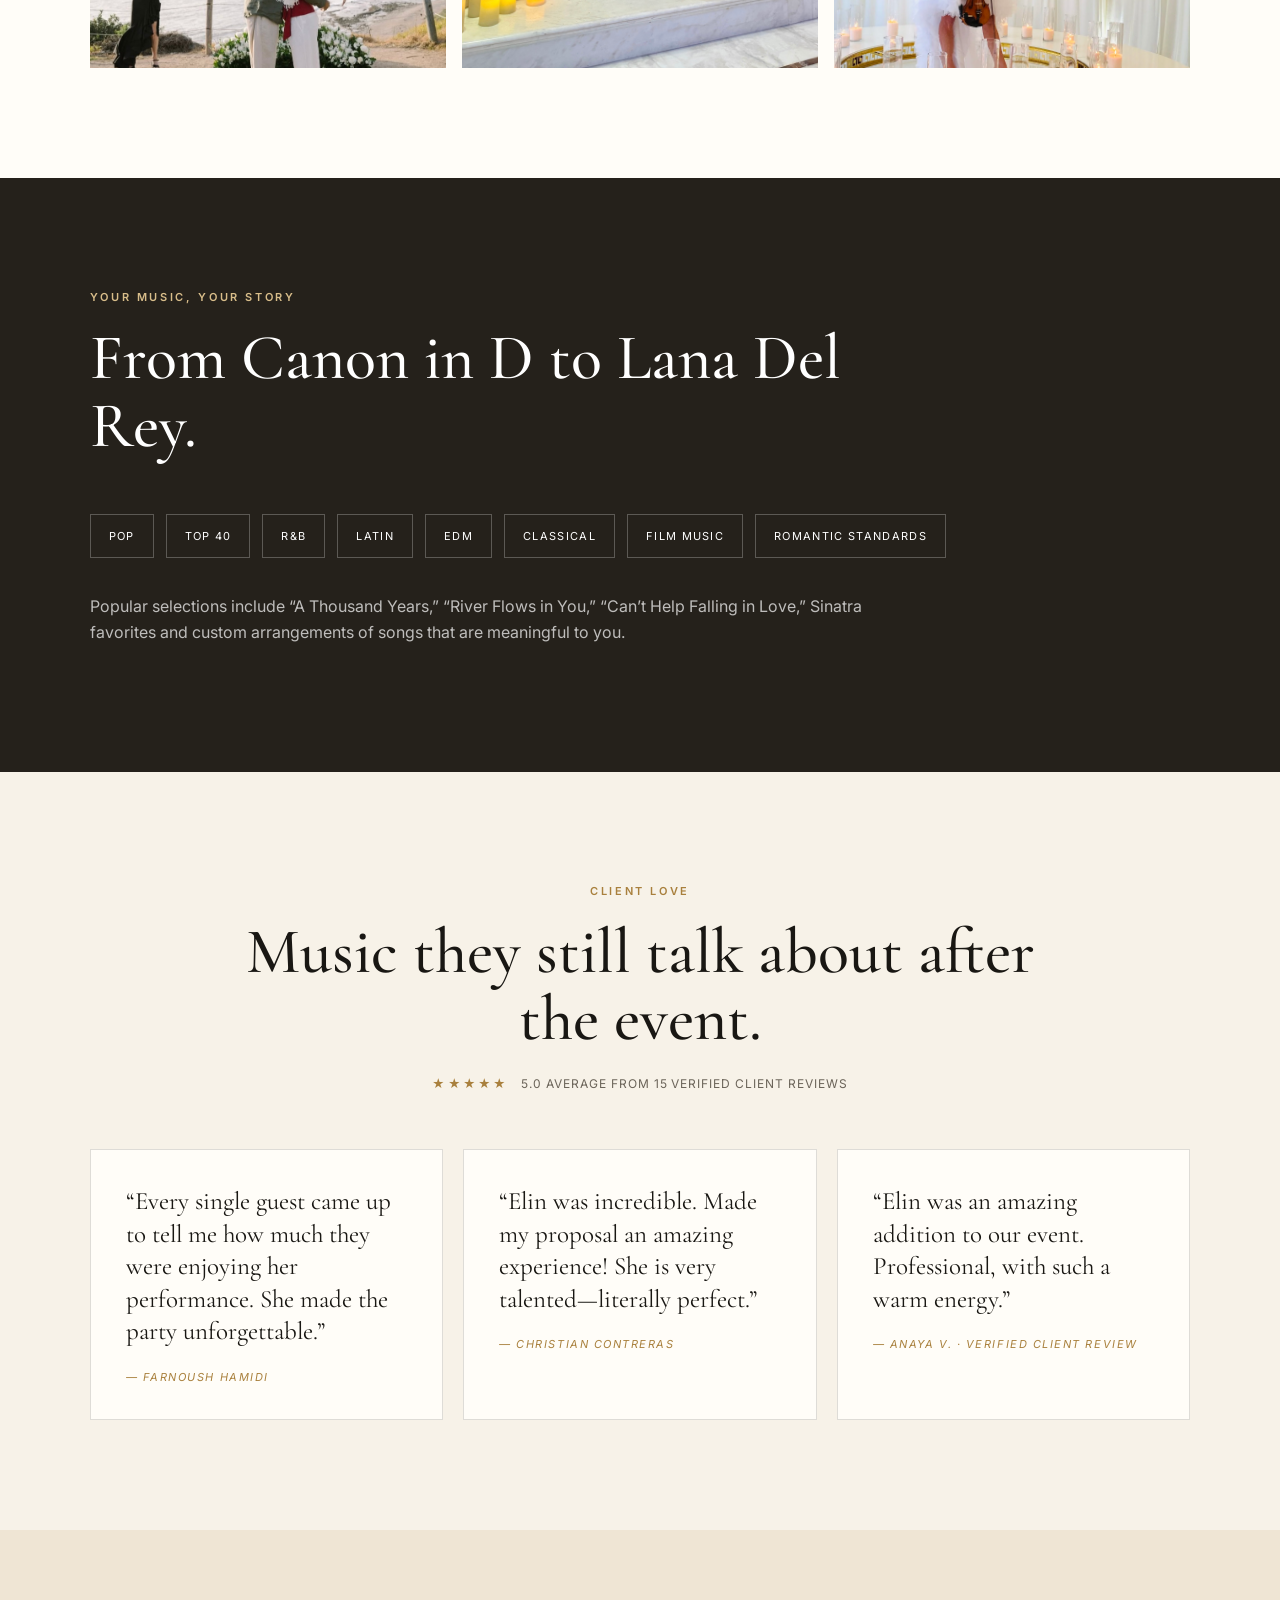
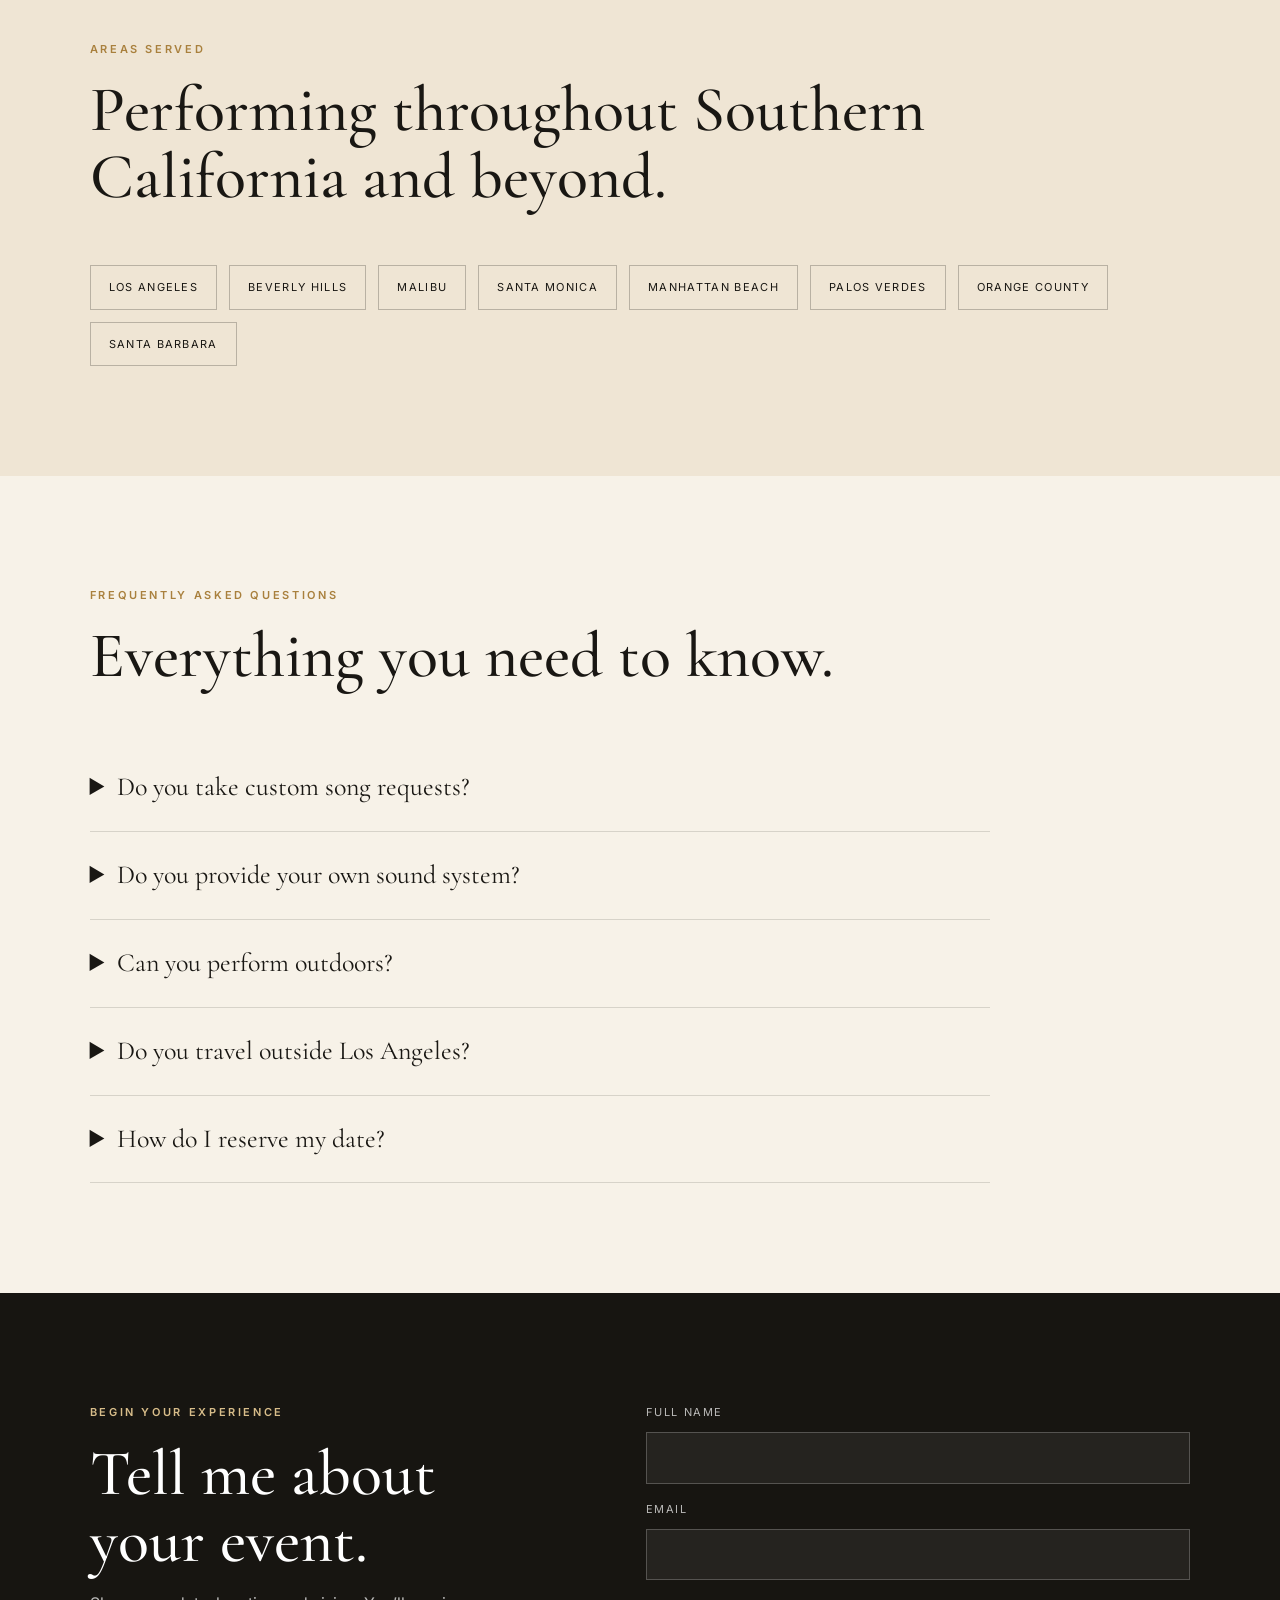
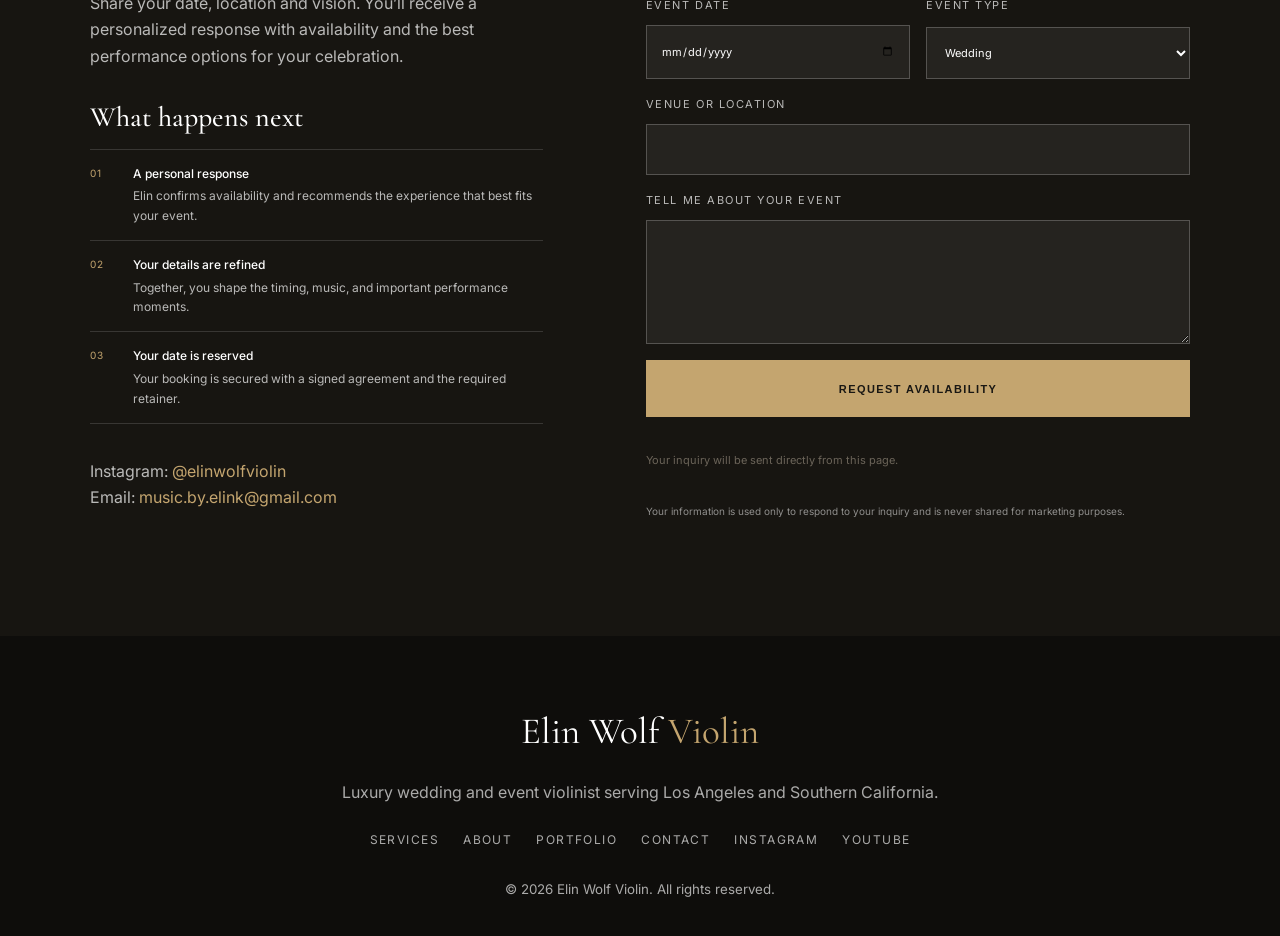
==== commit a4886edf: "Improve proposal violin service content and booking links" ====
--- a/index.html
+++ b/index.html
@@ -192,10 +192,10 @@
         </a>
         <a class="service-card reveal" href="services.html#proposals">
           <span>04</span>
-          <h3>Proposals</h3>
-          <p>A discreet, emotional performance timed perfectly for one of life’s most meaningful questions.</p>
-          <ul><li>Location coordination</li><li>Your special song</li><li>Surprise-friendly planning</li></ul>
-          <strong class="service-link">Explore proposals →</strong>
+          <h3>Proposal Violinist</h3>
+          <p>Romantic live violin for surprise proposals in Los Angeles and Southern California, with your meaningful song and a performance timed to the moment.</p>
+          <ul><li>Your special song, thoughtfully planned</li><li>Photographer and planner coordination</li><li>Discreet setup and precise musical cues</li></ul>
+          <strong class="service-link">Explore Proposal Violin Services →</strong>
         </a>
       </div>
     </section>
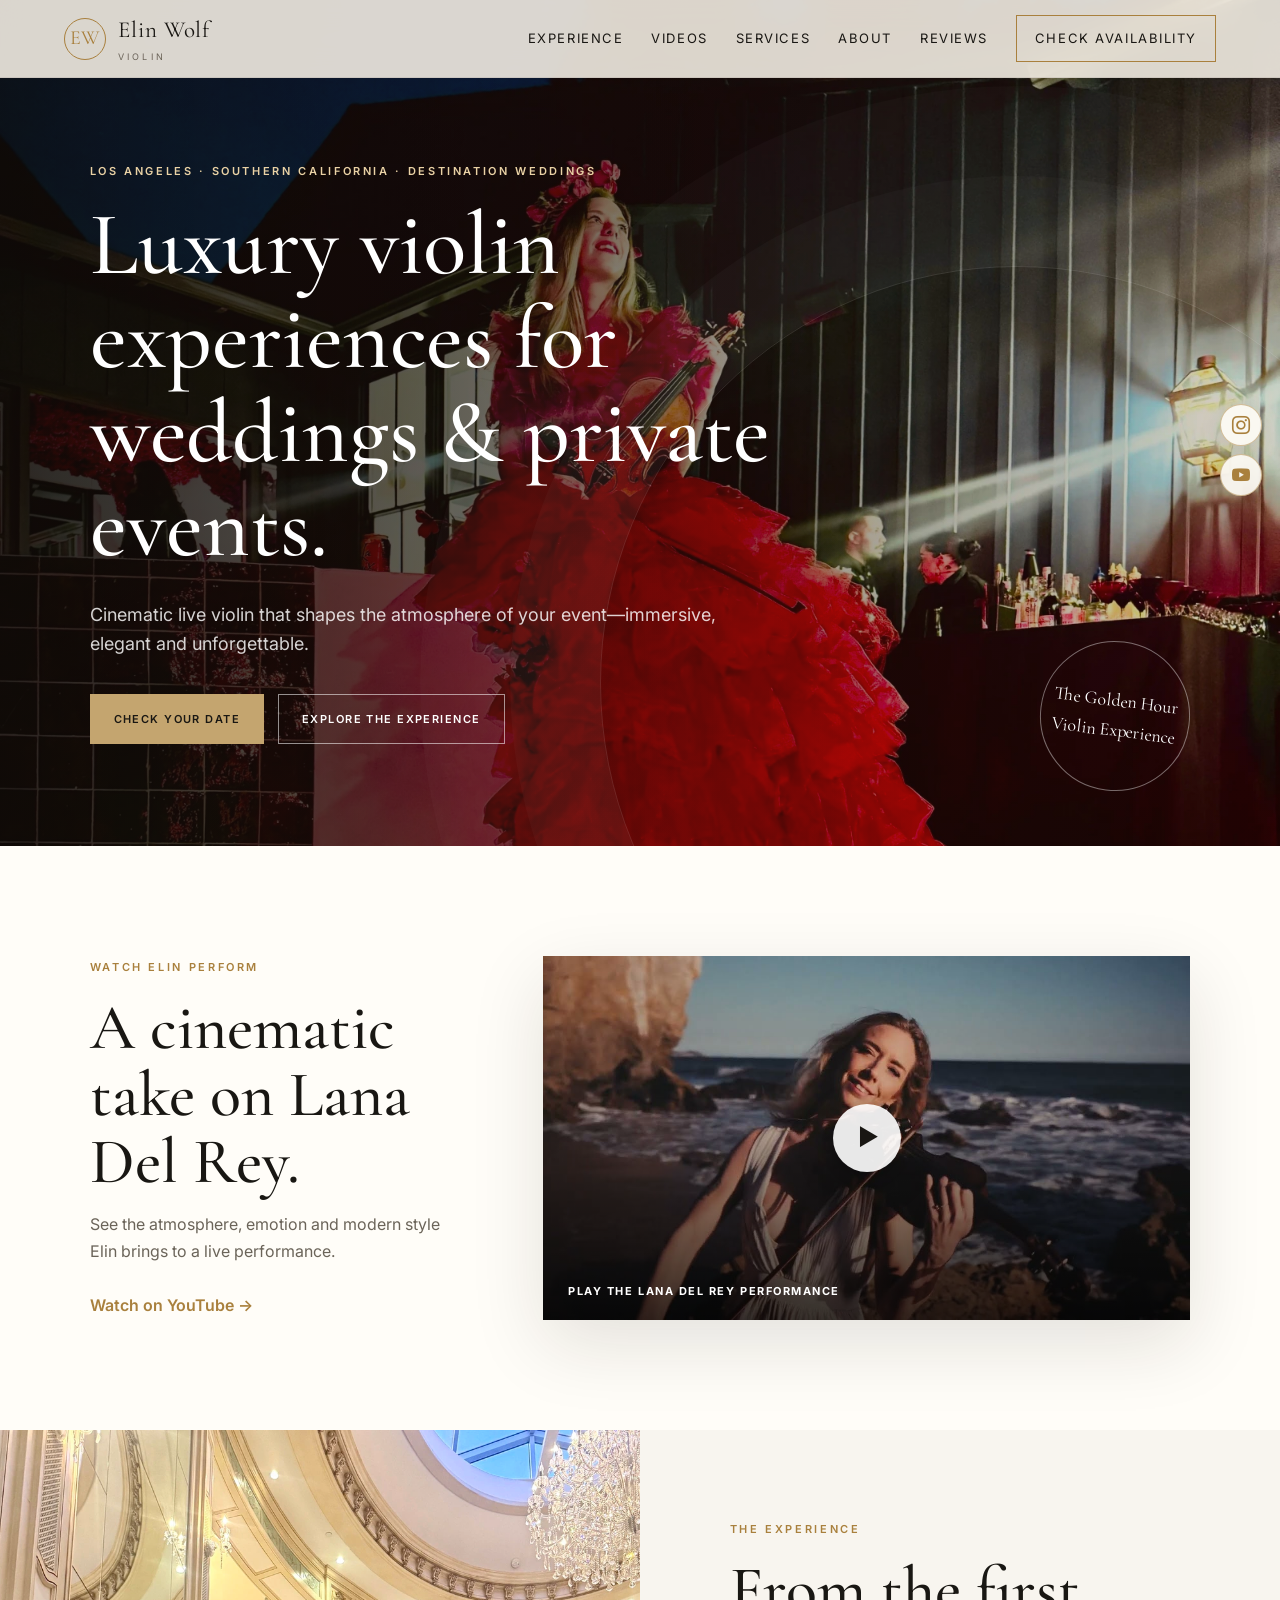
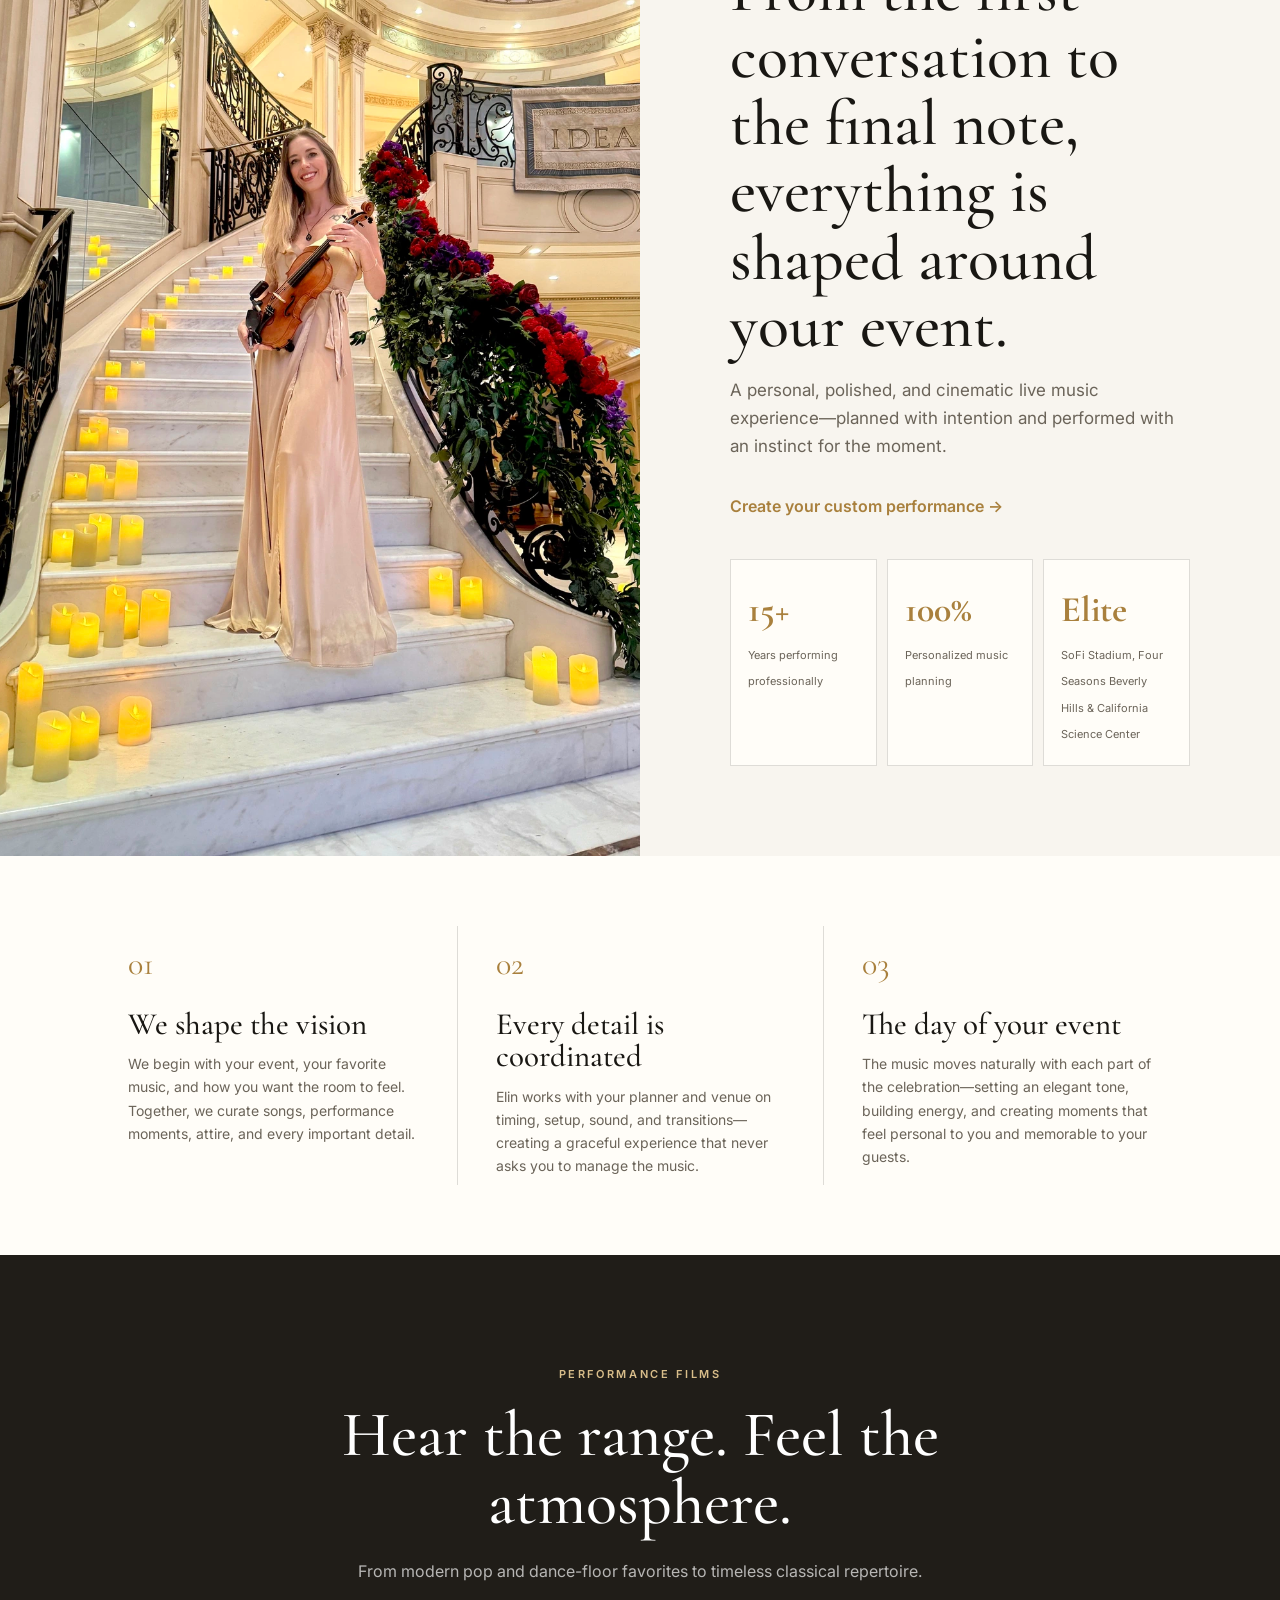
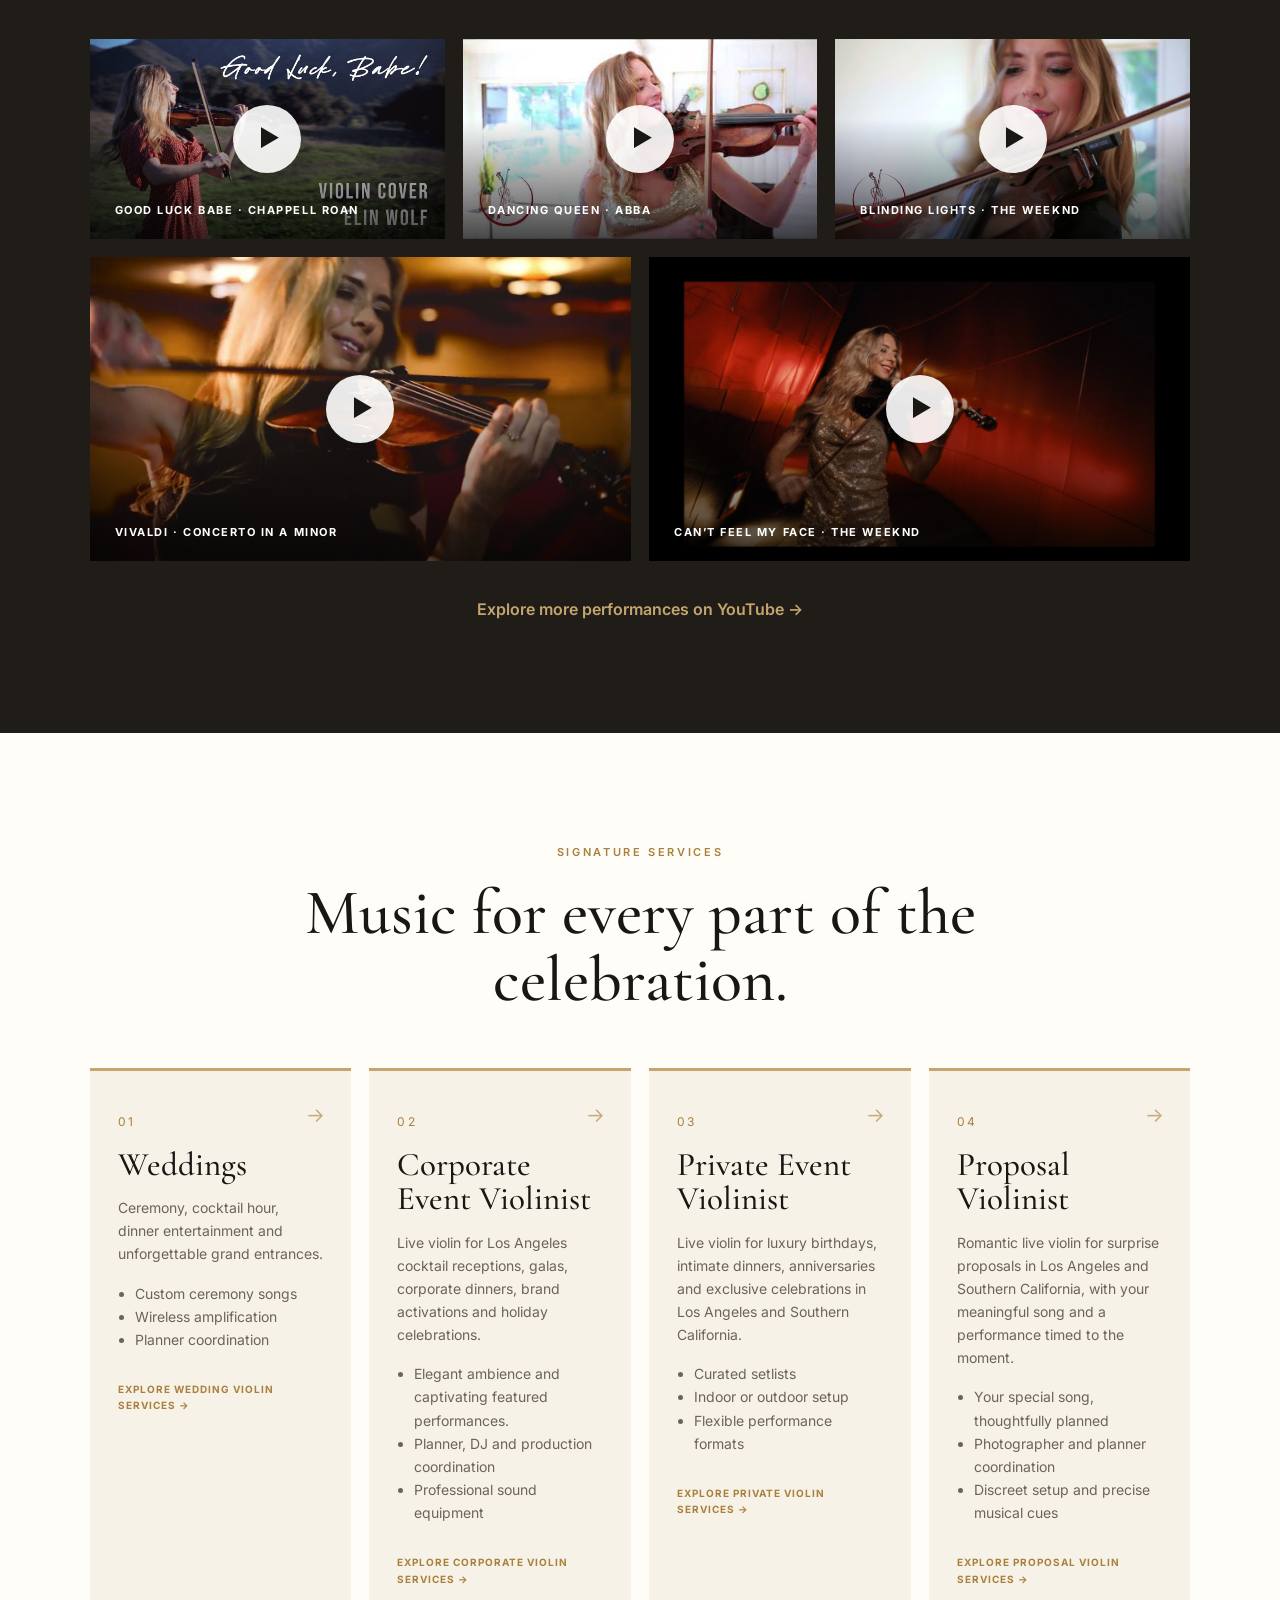
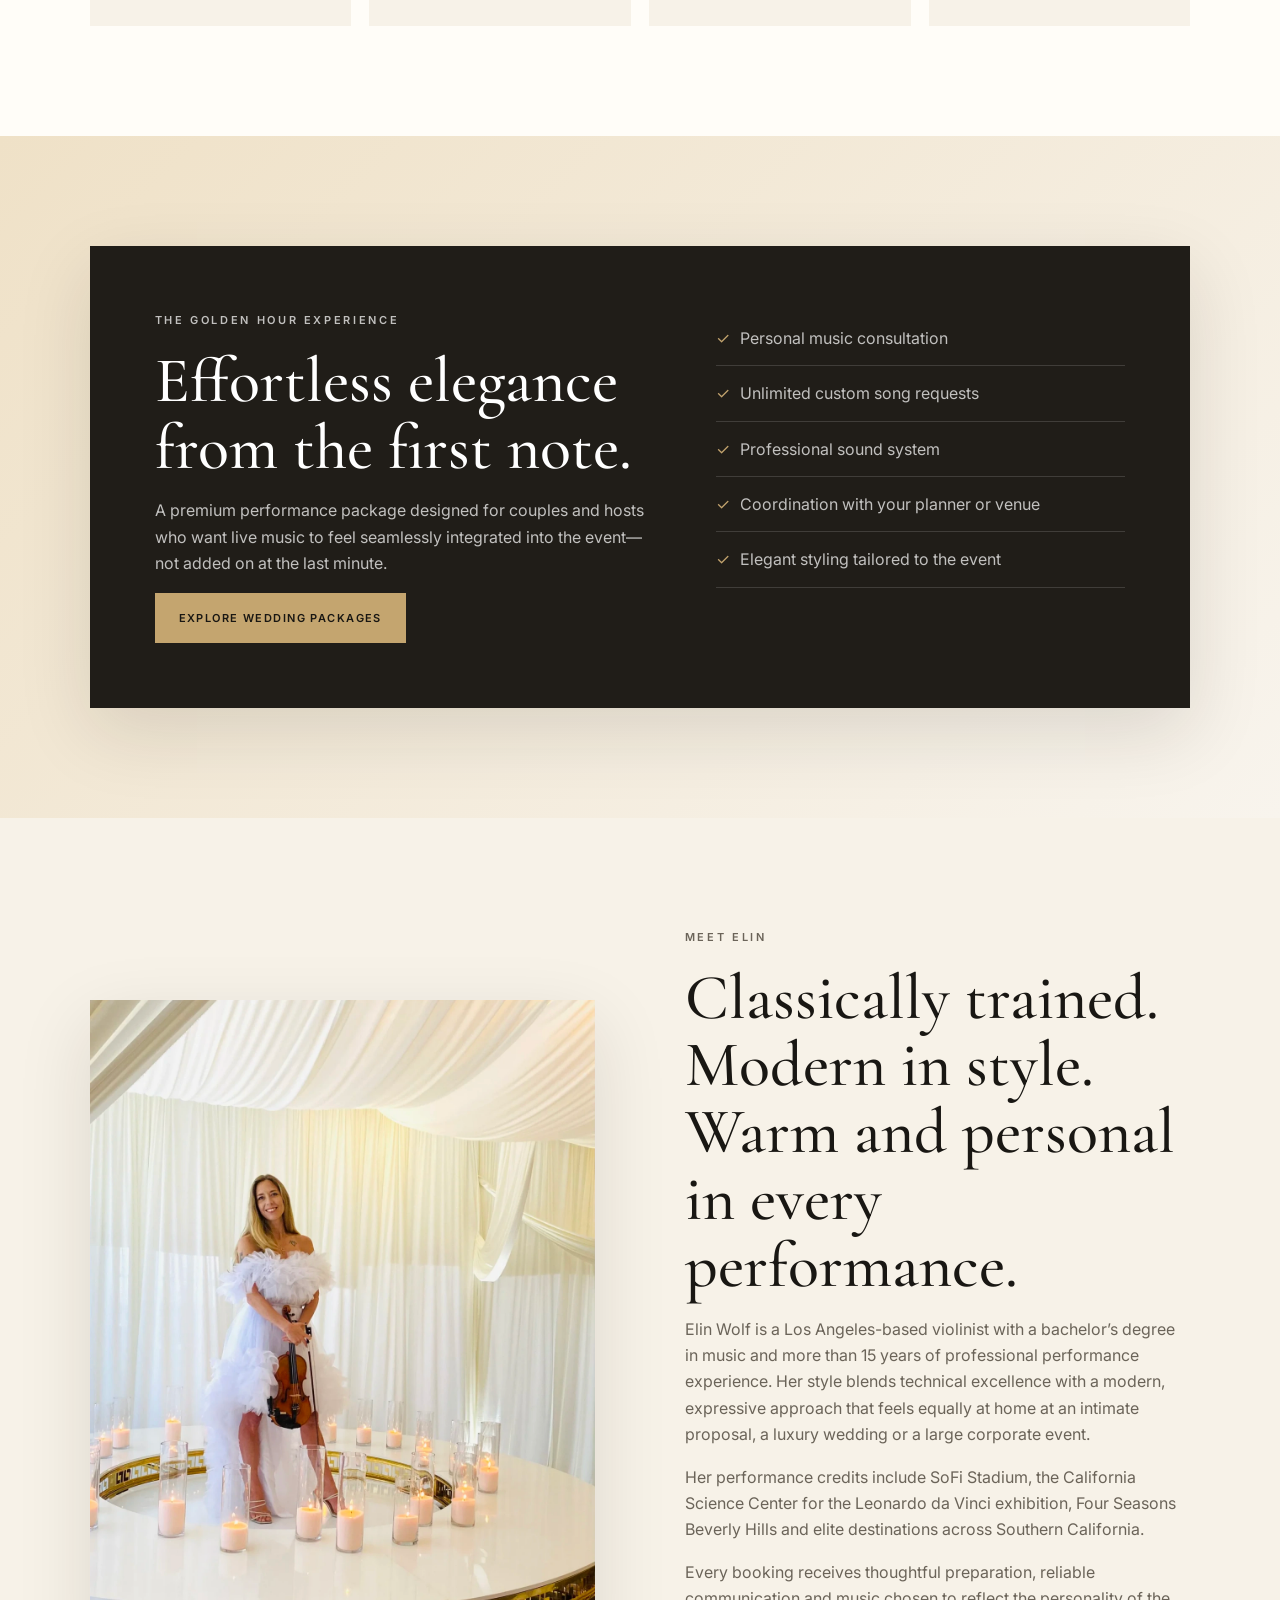
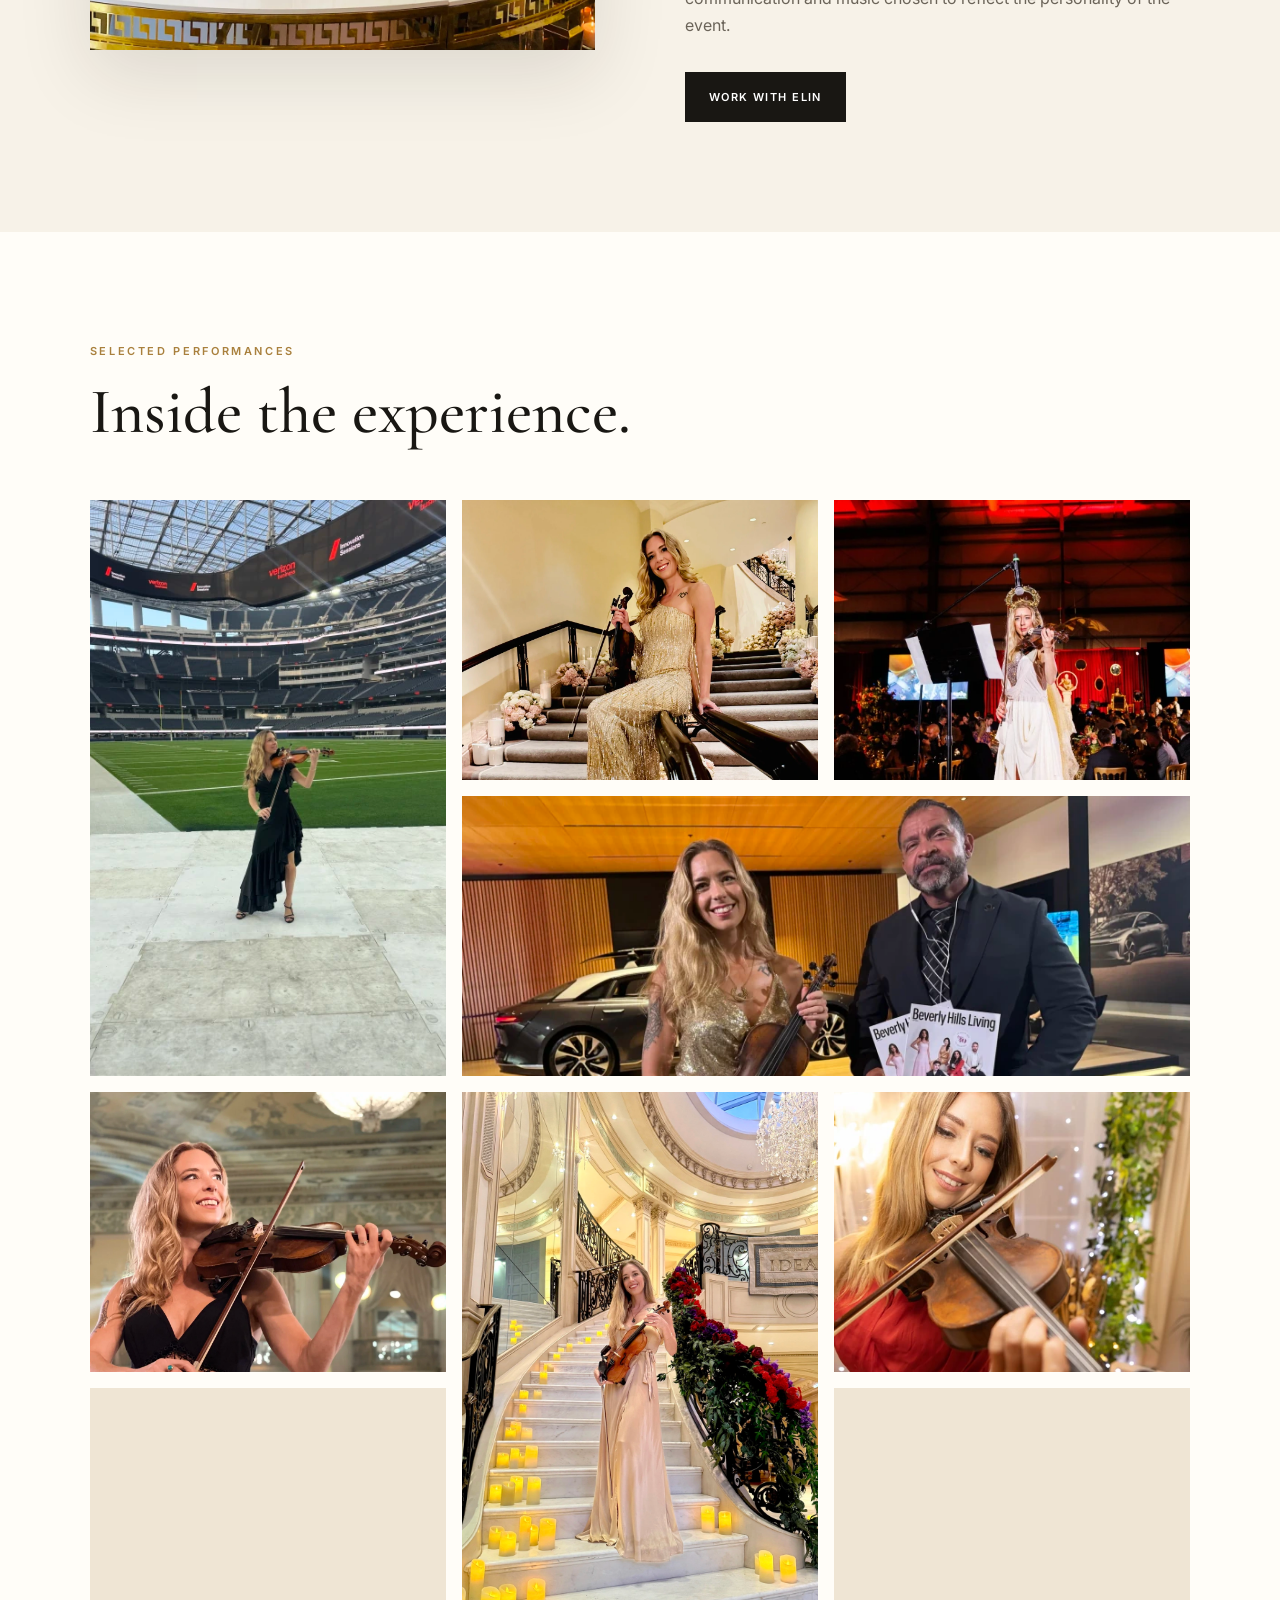
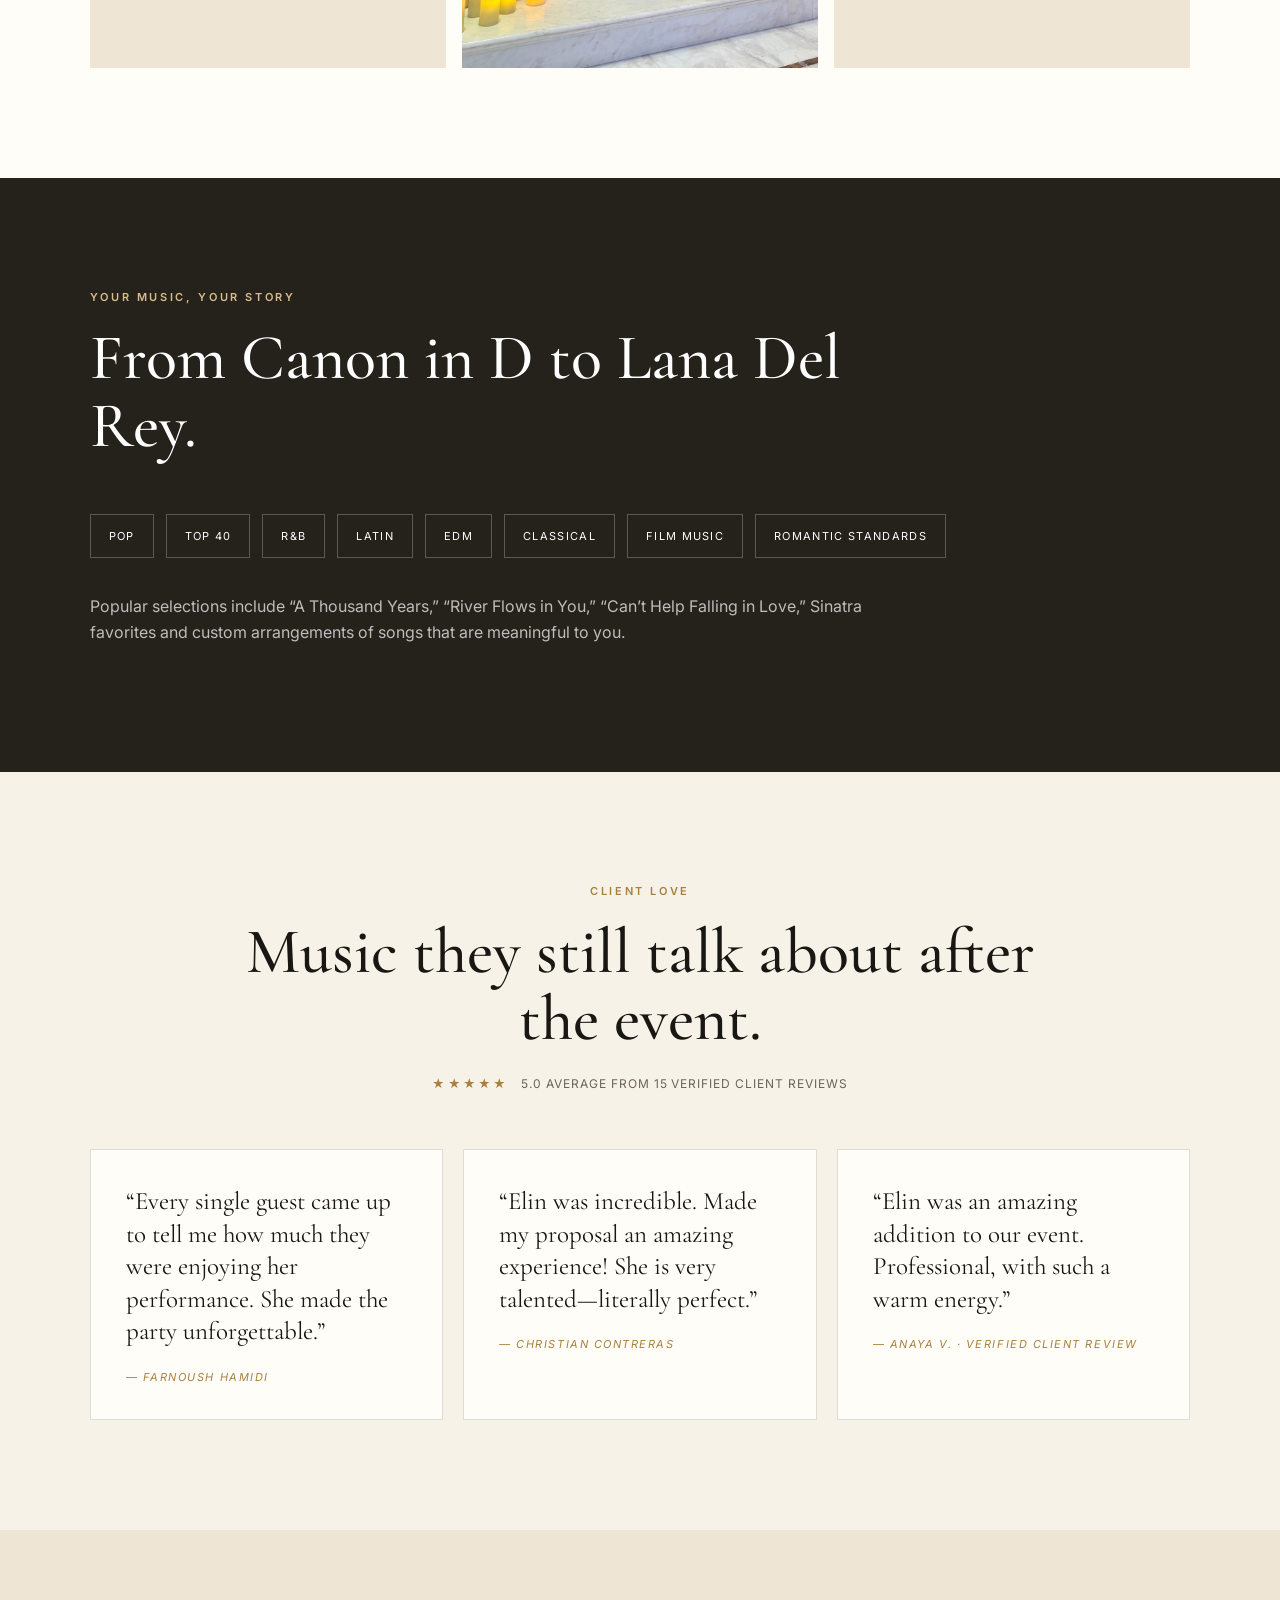
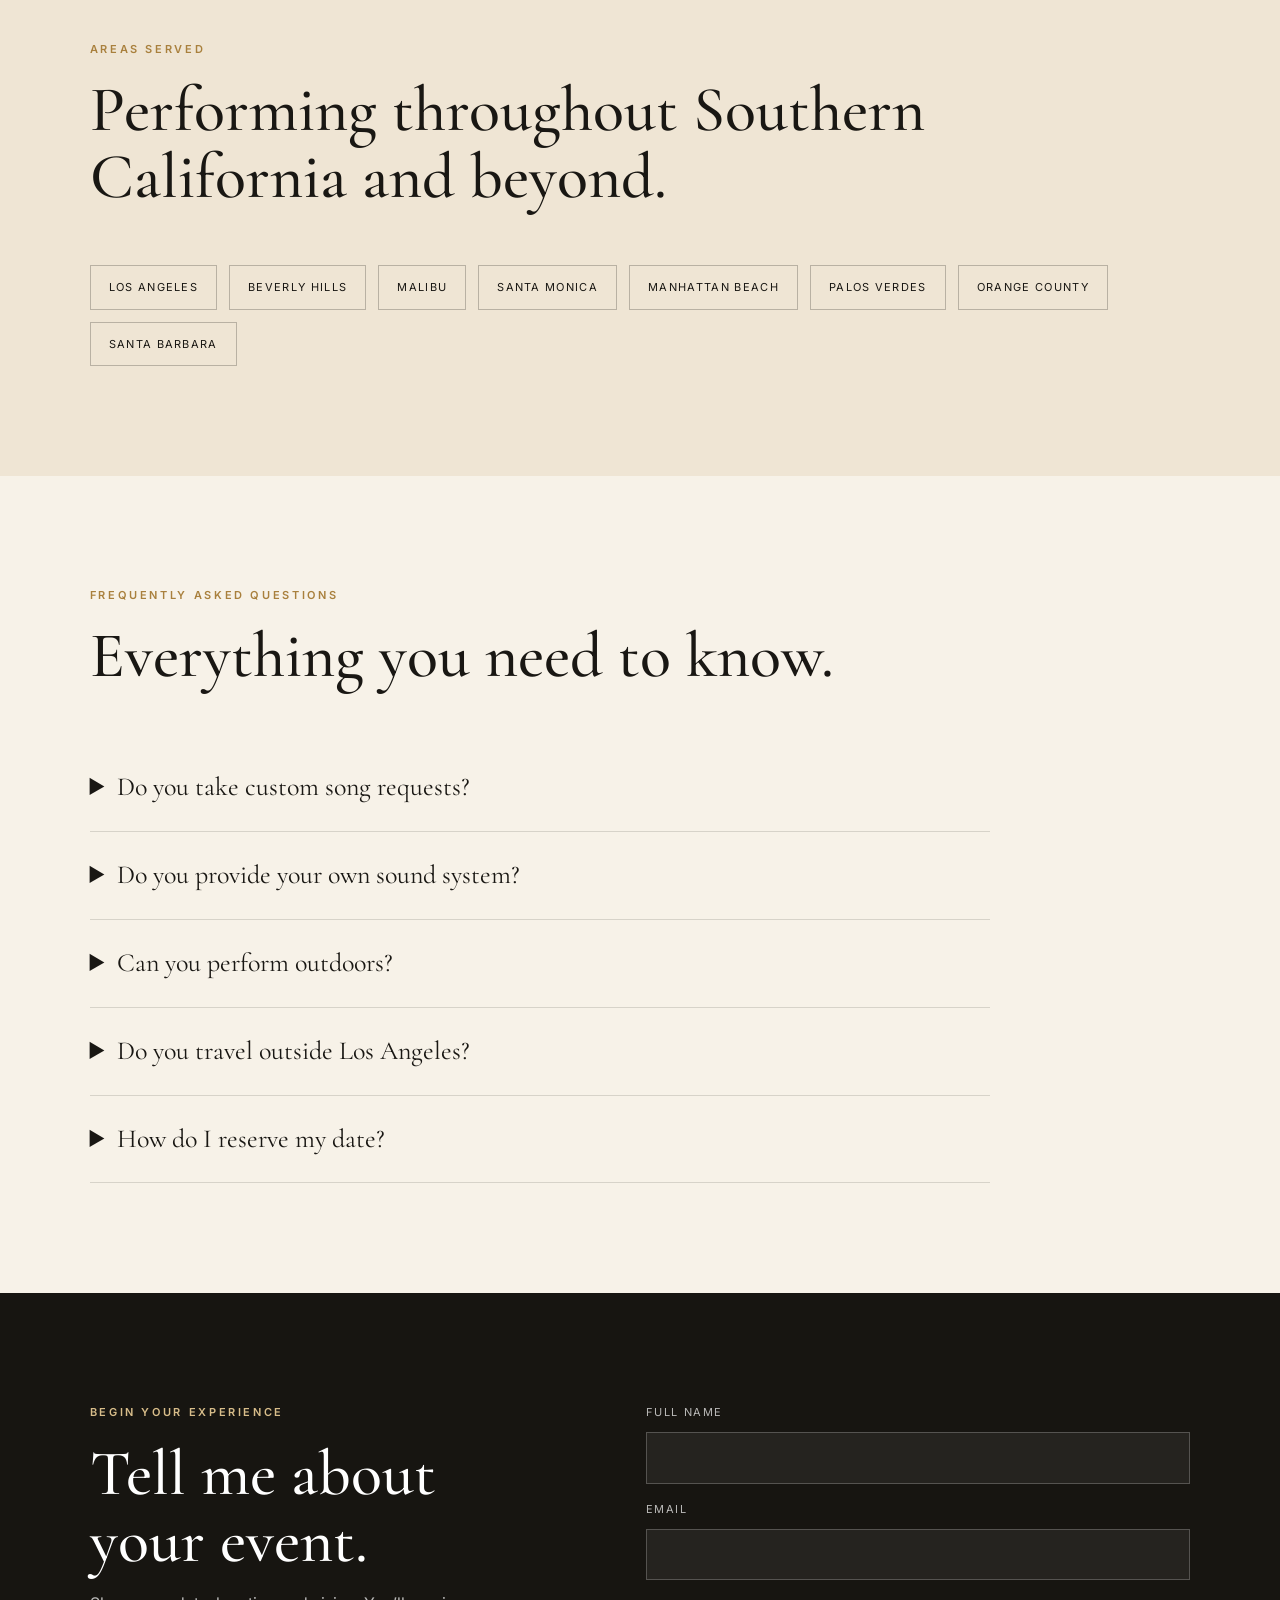
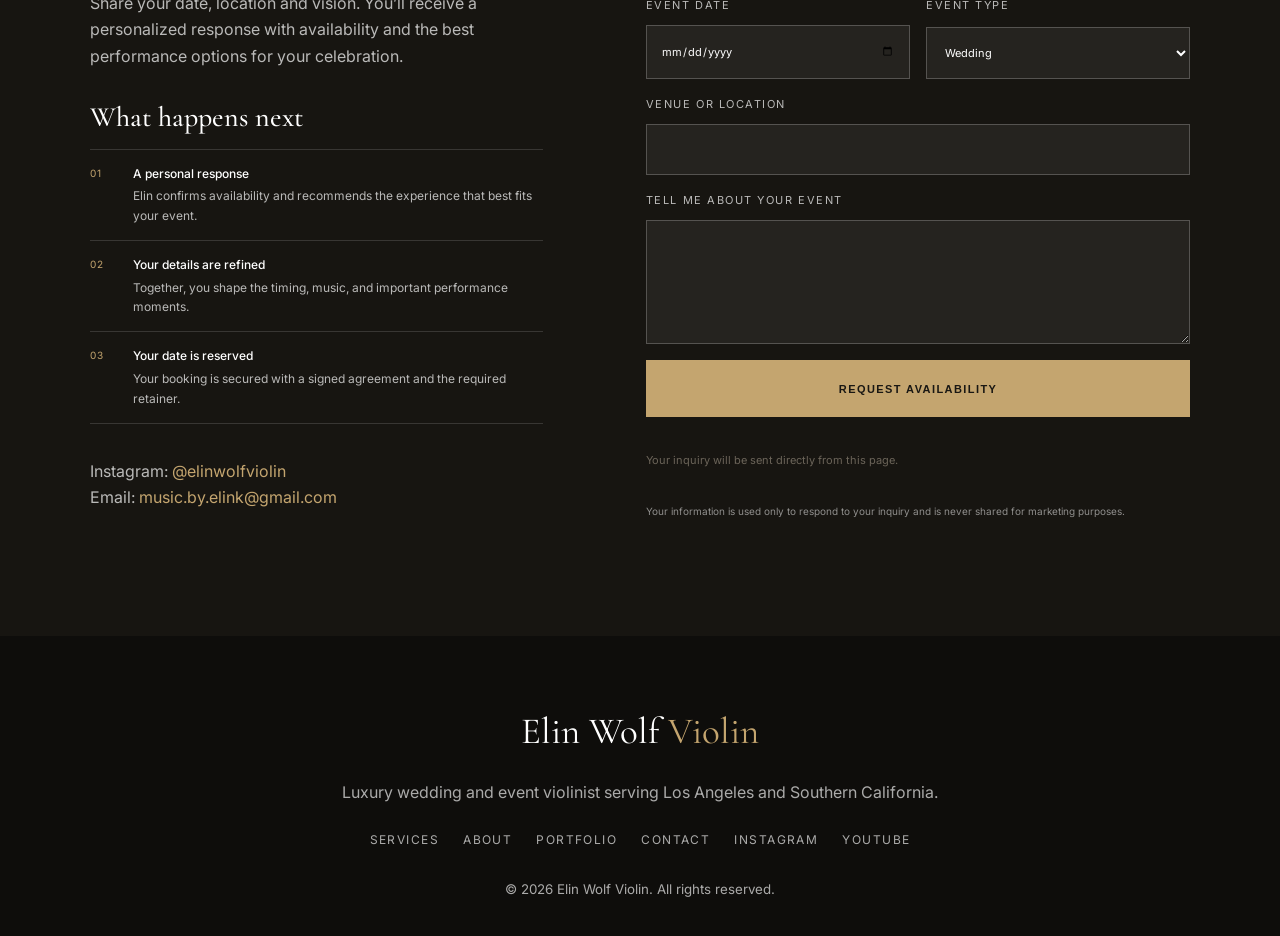
==== commit 302da5f7: "Optimize photo delivery with responsive WebP images" ====
--- a/index.html
+++ b/index.html
@@ -29,7 +29,9 @@
   <meta name="twitter:description" content="Cinematic live violin for weddings and elevated events across Southern California and beyond." />
   <meta name="twitter:image" content="https://elinwolf.com/assets/images/elin-hero.webp" />
   <link rel="canonical" href="https://elinwolf.com/" />
-  <link rel="preload" as="image" href="assets/images/elin-hero.webp" type="image/webp" fetchpriority="high" />
+  <link rel="preload" as="image" href="assets/images/responsive/elin-hero-800.webp" imagesrcset="assets/images/responsive/elin-hero-800.webp 1x, assets/images/responsive/elin-hero-1600.webp 2x, assets/images/elin-hero.webp 3x" media="(max-width: 640px)" type="image/webp" fetchpriority="high" />
+  <link rel="preload" as="image" href="assets/images/responsive/elin-hero-1600.webp" imagesrcset="assets/images/responsive/elin-hero-1600.webp 1x, assets/images/elin-hero.webp 2x" media="(min-width: 641px) and (max-width: 1600px)" type="image/webp" fetchpriority="high" />
+  <link rel="preload" as="image" href="assets/images/elin-hero.webp" media="(min-width: 1601px)" type="image/webp" fetchpriority="high" />
   <link rel="preconnect" href="https://fonts.googleapis.com">
   <link rel="preconnect" href="https://fonts.gstatic.com" crossorigin>
   <link href="https://fonts.googleapis.com/css2?family=Cormorant+Garamond:wght@400;500;600;700&family=Inter:wght@300;400;500;600&display=swap" rel="stylesheet">
@@ -127,7 +129,7 @@
 
     <section class="experience" id="experience">
       <div class="experience-hero">
-        <figure class="experience-image reveal"><img src="assets/images/portrait-candle-staircase-optimized.jpg" alt="Elin Wolf holding her violin on a candlelit staircase" width="1800" height="2400" loading="lazy" decoding="async" /></figure>
+        <figure class="experience-image reveal"><img src="assets/images/responsive/portrait-candle-staircase-800.webp" srcset="assets/images/responsive/portrait-candle-staircase-480.webp 480w, assets/images/responsive/portrait-candle-staircase-800.webp 800w, assets/images/responsive/portrait-candle-staircase-1200.webp 1200w, assets/images/responsive/portrait-candle-staircase-1600.webp 1600w, assets/images/responsive/portrait-candle-staircase-1800.webp 1800w" sizes="(max-width: 980px) max(100vw, 420px), max(50vw, 1000px)" alt="Elin Wolf holding her violin on a candlelit staircase" width="1800" height="2400" loading="lazy" decoding="async" /></figure>
         <div class="experience-intro reveal">
           <p class="eyebrow">The Experience</p>
           <h2>From the first conversation to the final note, everything is shaped around your event.</h2>
@@ -219,7 +221,7 @@
     </section>
 
     <section class="about section" id="about">
-      <figure class="portrait reveal"><img src="assets/images/elin-portrait.webp" alt="Elin Wolf performing violin at an elegant event" width="1500" height="2000" loading="lazy" decoding="async" /></figure>
+      <figure class="portrait reveal"><img src="assets/images/responsive/elin-portrait-800.webp" srcset="assets/images/responsive/elin-portrait-480.webp 480w, assets/images/responsive/elin-portrait-800.webp 800w, assets/images/responsive/elin-portrait-1200.webp 1200w, assets/images/elin-portrait.webp 1500w" sizes="(max-width: 980px) max(100vw, 420px), max(50vw, 1000px)" alt="Elin Wolf performing violin at an elegant event" width="1500" height="2000" loading="lazy" decoding="async" /></figure>
       <div class="about-copy reveal">
         <p class="eyebrow">Meet Elin</p>
         <h2>Classically trained. Modern in style. Warm and personal in every performance.</h2>
@@ -236,15 +238,15 @@
         <h2>Inside the experience.</h2>
       </div>
       <div class="gallery-grid">
-        <figure class="gallery-tall reveal"><img src="assets/images/performance-wedding.webp" alt="Elin Wolf performing violin on the field at SoFi Stadium" width="1500" height="2000" loading="lazy" decoding="async" /></figure>
-        <figure class="reveal"><img src="assets/images/performance-sofi.webp" alt="Elin Wolf in a gold gown on a flower-lined staircase with her violin" width="1500" height="2000" loading="lazy" decoding="async" /></figure>
-        <figure class="reveal"><img src="assets/images/performance-gala.webp" alt="Elin Wolf performing violin onstage at an elegant red-lit gala" width="1201" height="1800" loading="lazy" decoding="async" /></figure>
-        <figure class="gallery-wide reveal"><img src="assets/images/performance-celebration.webp" alt="Elin Wolf at a Beverly Hills Living event with her violin" width="1500" height="1125" loading="lazy" decoding="async" /></figure>
-        <figure class="reveal"><img src="assets/images/performance-private.webp" alt="Elin Wolf performing violin in a black gown inside an ornate ballroom" width="1500" height="2000" loading="lazy" decoding="async" /></figure>
-        <figure class="gallery-tall reveal"><img src="assets/images/portrait-candle-staircase-optimized.jpg" alt="Elin Wolf with her violin on a candlelit staircase" width="1800" height="2400" loading="lazy" decoding="async" /></figure>
-        <figure class="reveal"><img src="assets/images/performance-red-closeup-optimized.jpg" alt="Close-up of Elin Wolf performing violin in a red dress" width="1600" height="2400" loading="lazy" decoding="async" /></figure>
-        <figure class="reveal"><img src="assets/images/proposal-ocean.jpg" alt="Elin Wolf performing violin during an oceanfront proposal" width="843" height="1084" loading="lazy" decoding="async" /></figure>
-        <figure class="reveal"><img src="assets/images/elin-portrait.webp" alt="Elin Wolf in a white dress surrounded by candlelight" width="1500" height="2000" loading="lazy" decoding="async" /></figure>
+        <figure class="gallery-tall reveal"><img src="assets/images/responsive/performance-wedding-800.webp" srcset="assets/images/responsive/performance-wedding-480.webp 480w, assets/images/responsive/performance-wedding-800.webp 800w, assets/images/responsive/performance-wedding-1200.webp 1200w, assets/images/performance-wedding.webp 1500w" sizes="(max-width: 640px) max(44vw, 350px), (max-width: 980px) 40vw, 32vw" alt="Elin Wolf performing violin on the field at SoFi Stadium" width="1500" height="2000" loading="lazy" decoding="async" /></figure>
+        <figure class="reveal"><img src="assets/images/responsive/performance-sofi-800.webp" srcset="assets/images/responsive/performance-sofi-480.webp 480w, assets/images/responsive/performance-sofi-800.webp 800w, assets/images/responsive/performance-sofi-1200.webp 1200w, assets/images/performance-sofi.webp 1500w" sizes="(max-width: 980px) max(100vw, 420px), max(50vw, 1000px)" alt="Elin Wolf in a gold gown on a flower-lined staircase with her violin" width="1500" height="2000" loading="lazy" decoding="async" /></figure>
+        <figure class="reveal"><img src="assets/images/responsive/performance-gala-800.webp" srcset="assets/images/responsive/performance-gala-480.webp 480w, assets/images/responsive/performance-gala-800.webp 800w, assets/images/performance-gala.webp 1201w" sizes="(max-width: 640px) max(44vw, 350px), (max-width: 980px) 40vw, 32vw" alt="Elin Wolf performing violin onstage at an elegant red-lit gala" width="1201" height="1800" loading="lazy" decoding="async" /></figure>
+        <figure class="gallery-wide reveal"><img src="assets/images/responsive/performance-celebration-800.webp" srcset="assets/images/responsive/performance-celebration-480.webp 480w, assets/images/responsive/performance-celebration-800.webp 800w, assets/images/responsive/performance-celebration-1200.webp 1200w, assets/images/performance-celebration.webp 1500w" sizes="(max-width: 980px) 88vw, 60vw" alt="Elin Wolf at a Beverly Hills Living event with her violin" width="1500" height="1125" loading="lazy" decoding="async" /></figure>
+        <figure class="reveal"><img src="assets/images/responsive/performance-private-800.webp" srcset="assets/images/responsive/performance-private-480.webp 480w, assets/images/responsive/performance-private-800.webp 800w, assets/images/responsive/performance-private-1200.webp 1200w, assets/images/performance-private.webp 1500w" sizes="(max-width: 980px) max(100vw, 420px), max(50vw, 1000px)" alt="Elin Wolf performing violin in a black gown inside an ornate ballroom" width="1500" height="2000" loading="lazy" decoding="async" /></figure>
+        <figure class="gallery-tall reveal"><img src="assets/images/responsive/portrait-candle-staircase-800.webp" srcset="assets/images/responsive/portrait-candle-staircase-480.webp 480w, assets/images/responsive/portrait-candle-staircase-800.webp 800w, assets/images/responsive/portrait-candle-staircase-1200.webp 1200w, assets/images/responsive/portrait-candle-staircase-1600.webp 1600w, assets/images/responsive/portrait-candle-staircase-1800.webp 1800w" sizes="(max-width: 980px) max(100vw, 420px), max(50vw, 1000px)" alt="Elin Wolf with her violin on a candlelit staircase" width="1800" height="2400" loading="lazy" decoding="async" /></figure>
+        <figure class="reveal"><img src="assets/images/responsive/performance-red-closeup-800.webp" srcset="assets/images/responsive/performance-red-closeup-480.webp 480w, assets/images/responsive/performance-red-closeup-800.webp 800w, assets/images/responsive/performance-red-closeup-1200.webp 1200w, assets/images/responsive/performance-red-closeup-1600.webp 1600w" sizes="(max-width: 640px) max(44vw, 350px), (max-width: 980px) 40vw, 32vw" alt="Close-up of Elin Wolf performing violin in a red dress" width="1600" height="2400" loading="lazy" decoding="async" /></figure>
+        <figure class="reveal"><img src="assets/images/responsive/proposal-ocean-800.webp" srcset="assets/images/responsive/proposal-ocean-480.webp 480w, assets/images/responsive/proposal-ocean-800.webp 800w, assets/images/responsive/proposal-ocean-843.webp 843w" sizes="(max-width: 980px) max(100vw, 420px), max(50vw, 1000px)" alt="Elin Wolf performing violin during an oceanfront proposal" width="843" height="1084" loading="lazy" decoding="async" /></figure>
+        <figure class="reveal"><img src="assets/images/responsive/elin-portrait-800.webp" srcset="assets/images/responsive/elin-portrait-480.webp 480w, assets/images/responsive/elin-portrait-800.webp 800w, assets/images/responsive/elin-portrait-1200.webp 1200w, assets/images/elin-portrait.webp 1500w" sizes="(max-width: 980px) max(100vw, 420px), max(50vw, 1000px)" alt="Elin Wolf in a white dress surrounded by candlelight" width="1500" height="2000" loading="lazy" decoding="async" /></figure>
       </div>
     </section>
 
--- a/styles.css
+++ b/styles.css
@@ -29,7 +29,7 @@
 .social-rail a { width:42px; height:42px; display:grid; place-items:center; border:1px solid rgba(169,128,61,.5); border-radius:50%; color:var(--gold); background:rgba(255,253,248,.9); box-shadow:0 8px 24px rgba(31,25,17,.1); backdrop-filter:blur(12px); font-size:10px; font-weight:600; letter-spacing:.08em; transition:.25s; }
 .social-rail i { font-size:18px; line-height:1; }
 .social-rail a:hover,.social-rail a:focus-visible { color:var(--white); background:var(--gold); transform:translateX(-3px); outline:none; }
-.hero { min-height: 94vh; padding: 150px 7vw 90px; display: flex; align-items: center; position: relative; overflow: hidden; background: linear-gradient(90deg,rgba(20,16,12,.82),rgba(20,16,12,.16)), url('assets/images/elin-hero.webp') center 7%/cover no-repeat; color: white; }
+.hero { min-height: 94vh; padding: 150px 7vw 90px; display: flex; align-items: center; position: relative; overflow: hidden; background: linear-gradient(90deg,rgba(20,16,12,.82),rgba(20,16,12,.16)), image-set(url('assets/images/responsive/elin-hero-1600.webp') 1x, url('assets/images/elin-hero.webp') 2x) center 7%/cover no-repeat; color: white; }
 .hero::after { content:""; position:absolute; right:-12%; bottom:-30%; width:65vw; height:65vw; border:1px solid rgba(255,255,255,.12); border-radius:50%; box-shadow:0 0 0 90px rgba(255,255,255,.025),0 0 0 180px rgba(255,255,255,.018); }
 .hero-overlay { position:absolute; inset:0; background: linear-gradient(90deg,rgba(0,0,0,.32),transparent 68%); }
 .hero-content { position: relative; z-index: 2; max-width: 780px; }
@@ -214,8 +214,9 @@
 .footer-brand { font-family:'Cormorant Garamond',serif; font-size:37px; color:white; }
 .footer-brand span { color:var(--champagne); }
 .footer-links { display:flex; justify-content:center; gap:24px; margin:25px 0; font-size:12px; text-transform:uppercase; letter-spacing:.12em; }
-.reveal { opacity:0; transform:translateY(25px); transition:.8s ease; }
-.reveal.visible { opacity:1; transform:none; }
+.reveal { opacity:1; transform:none; }
+.reveal-ready .reveal { opacity:0; transform:translateY(25px); transition:.8s ease; }
+.reveal-ready .reveal.visible { opacity:1; transform:none; }
 @media (max-width: 980px) {
   .menu-toggle { display:block; }
   .nav { display:none; position:absolute; top:78px; left:0; right:0; padding:25px 5vw; background:var(--ivory); flex-direction:column; align-items:flex-start; }
@@ -257,7 +258,7 @@
 }
 @media (max-width: 640px) {
   .section { padding:80px 6vw; }
-  .hero { padding:135px 6vw 80px; min-height:88vh; }
+  .hero { padding:135px 6vw 80px; min-height:88vh; background-image:linear-gradient(90deg,rgba(20,16,12,.82),rgba(20,16,12,.16)), image-set(url('assets/images/responsive/elin-hero-800.webp') 1x, url('assets/images/responsive/elin-hero-1600.webp') 2x, url('assets/images/elin-hero.webp') 3x); }
   h1 { font-size:51px; }
   .card-grid,.review-grid,.form-row,.video-grid,.performance-video-grid { grid-template-columns:1fr; }
   .gallery-grid { grid-template-columns:1fr 1fr; grid-auto-rows:220px; }
@@ -269,3 +270,7 @@
   .individual-moments { align-items:flex-start; flex-direction:column; gap:8px; }
   .footer-links { flex-wrap:wrap; }
 }
+
+@media (min-width: 1601px) {
+  .hero { background-image:linear-gradient(90deg,rgba(20,16,12,.82),rgba(20,16,12,.16)), url('assets/images/elin-hero.webp'); }
+}
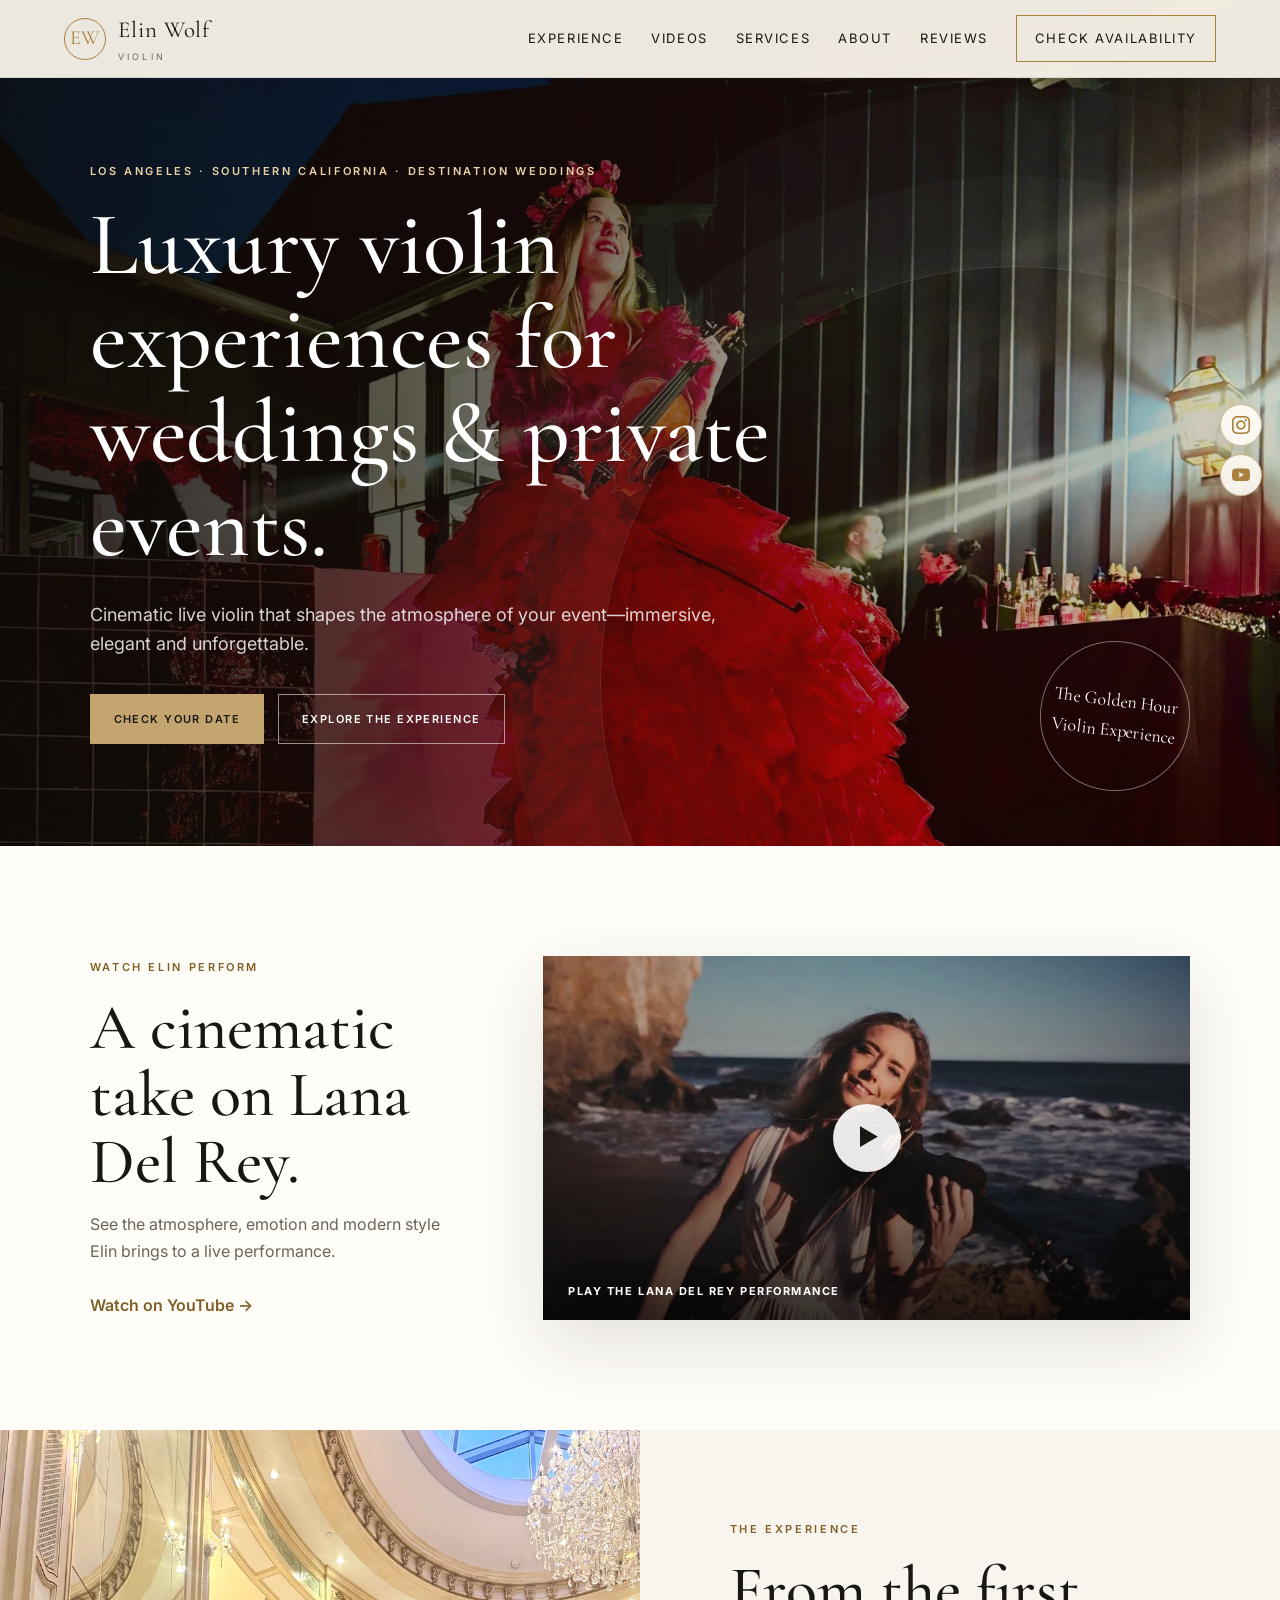
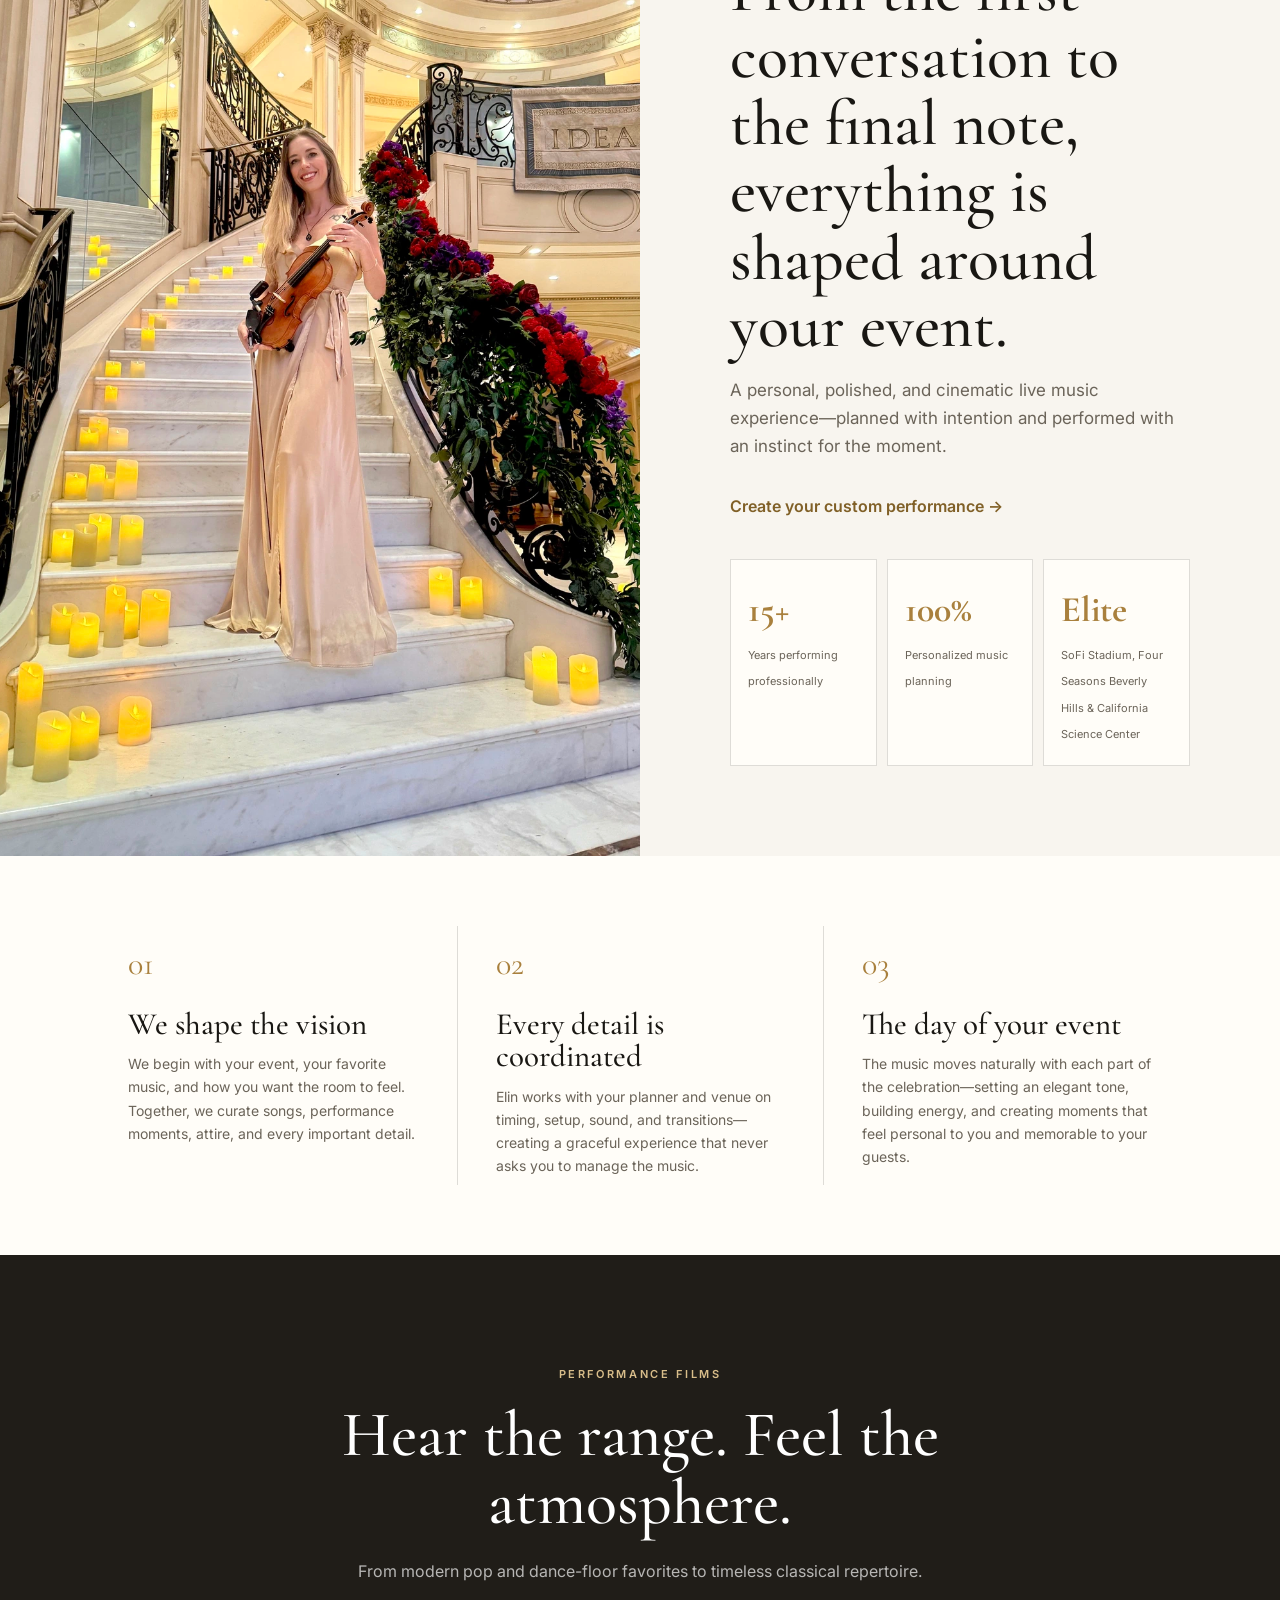
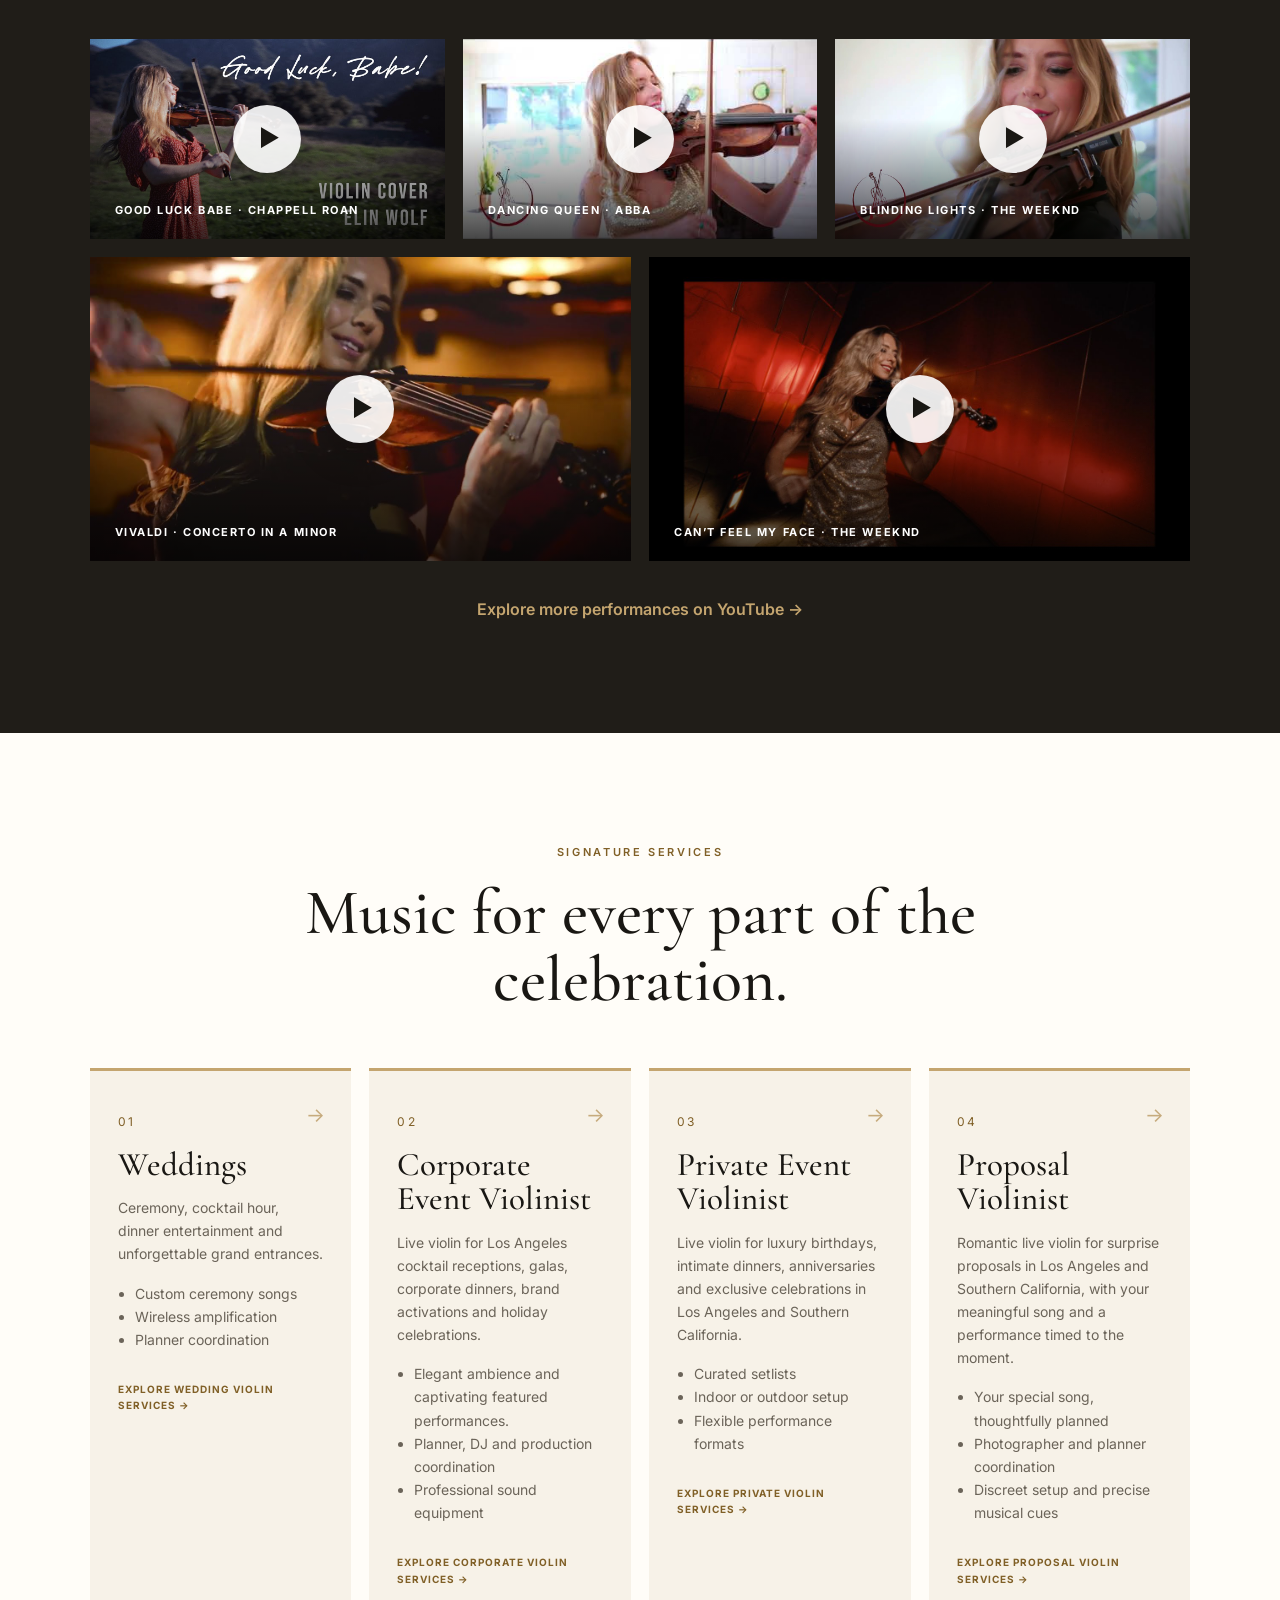
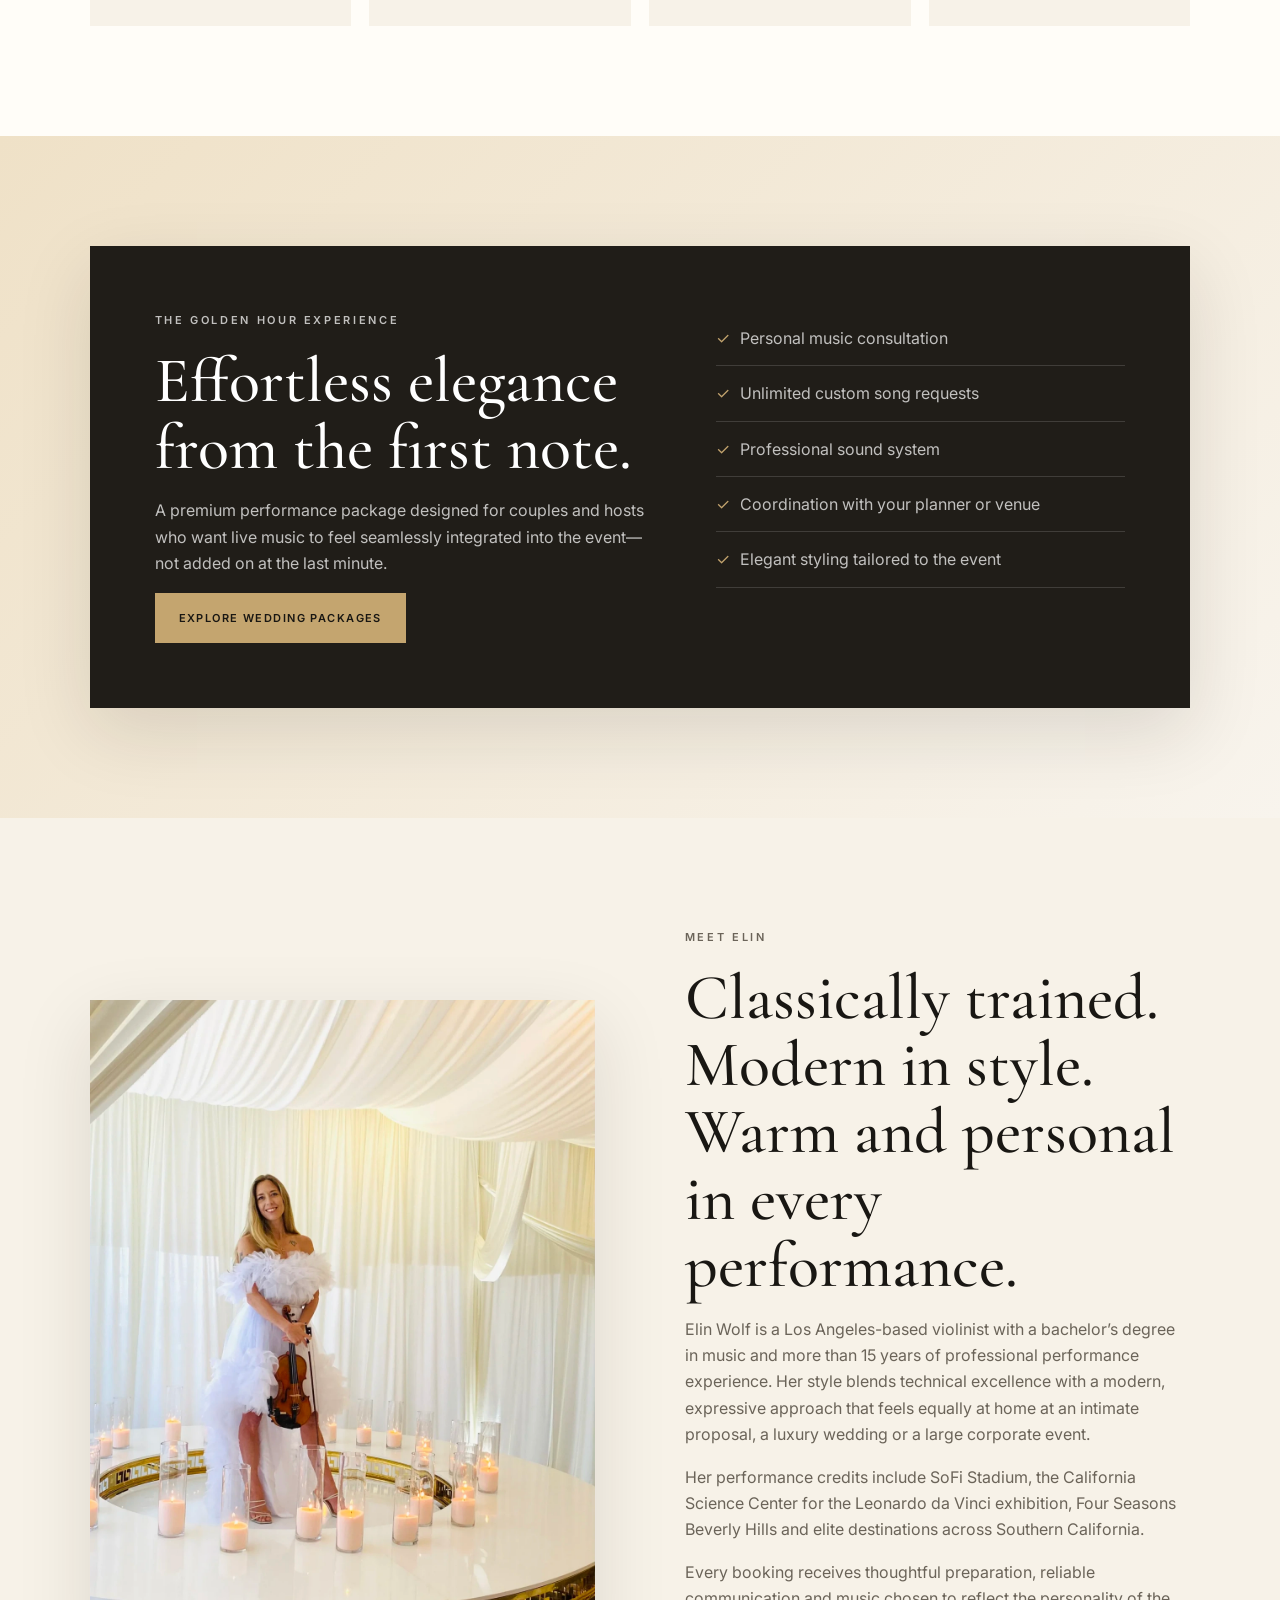
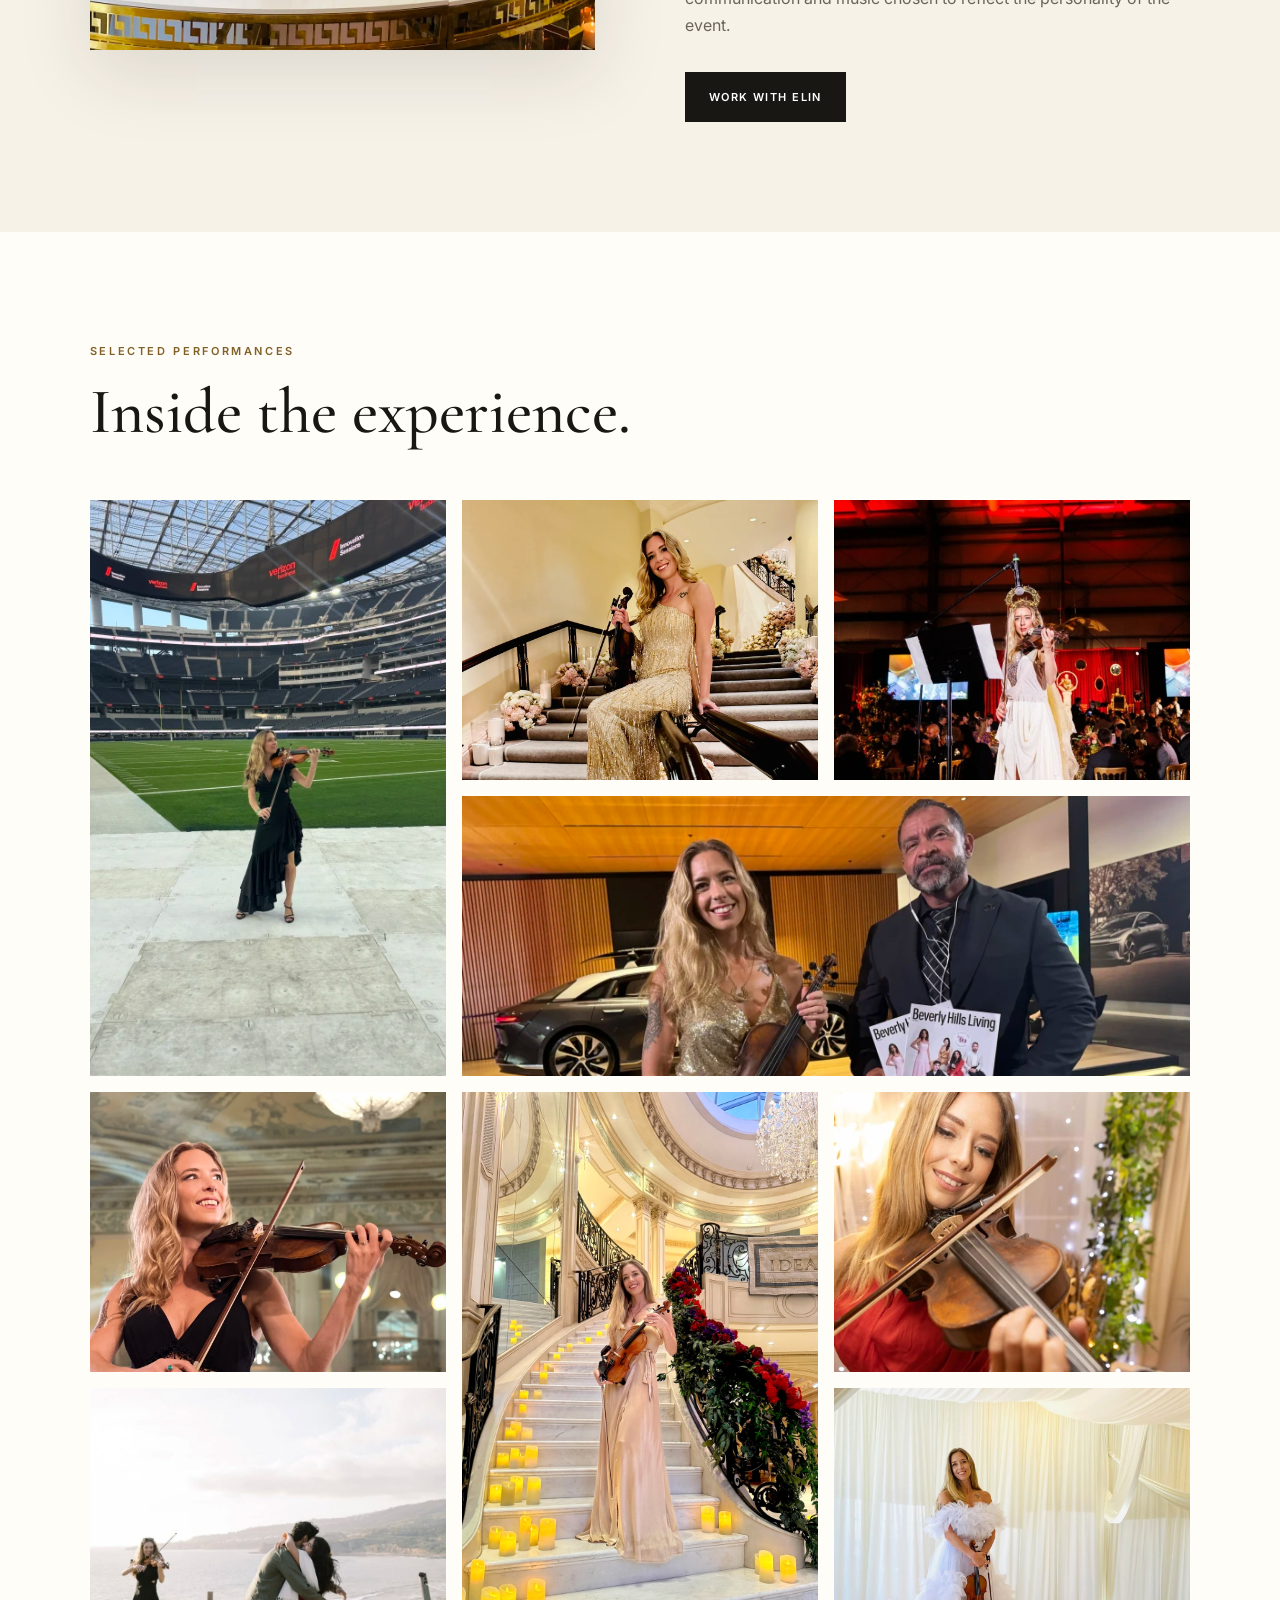
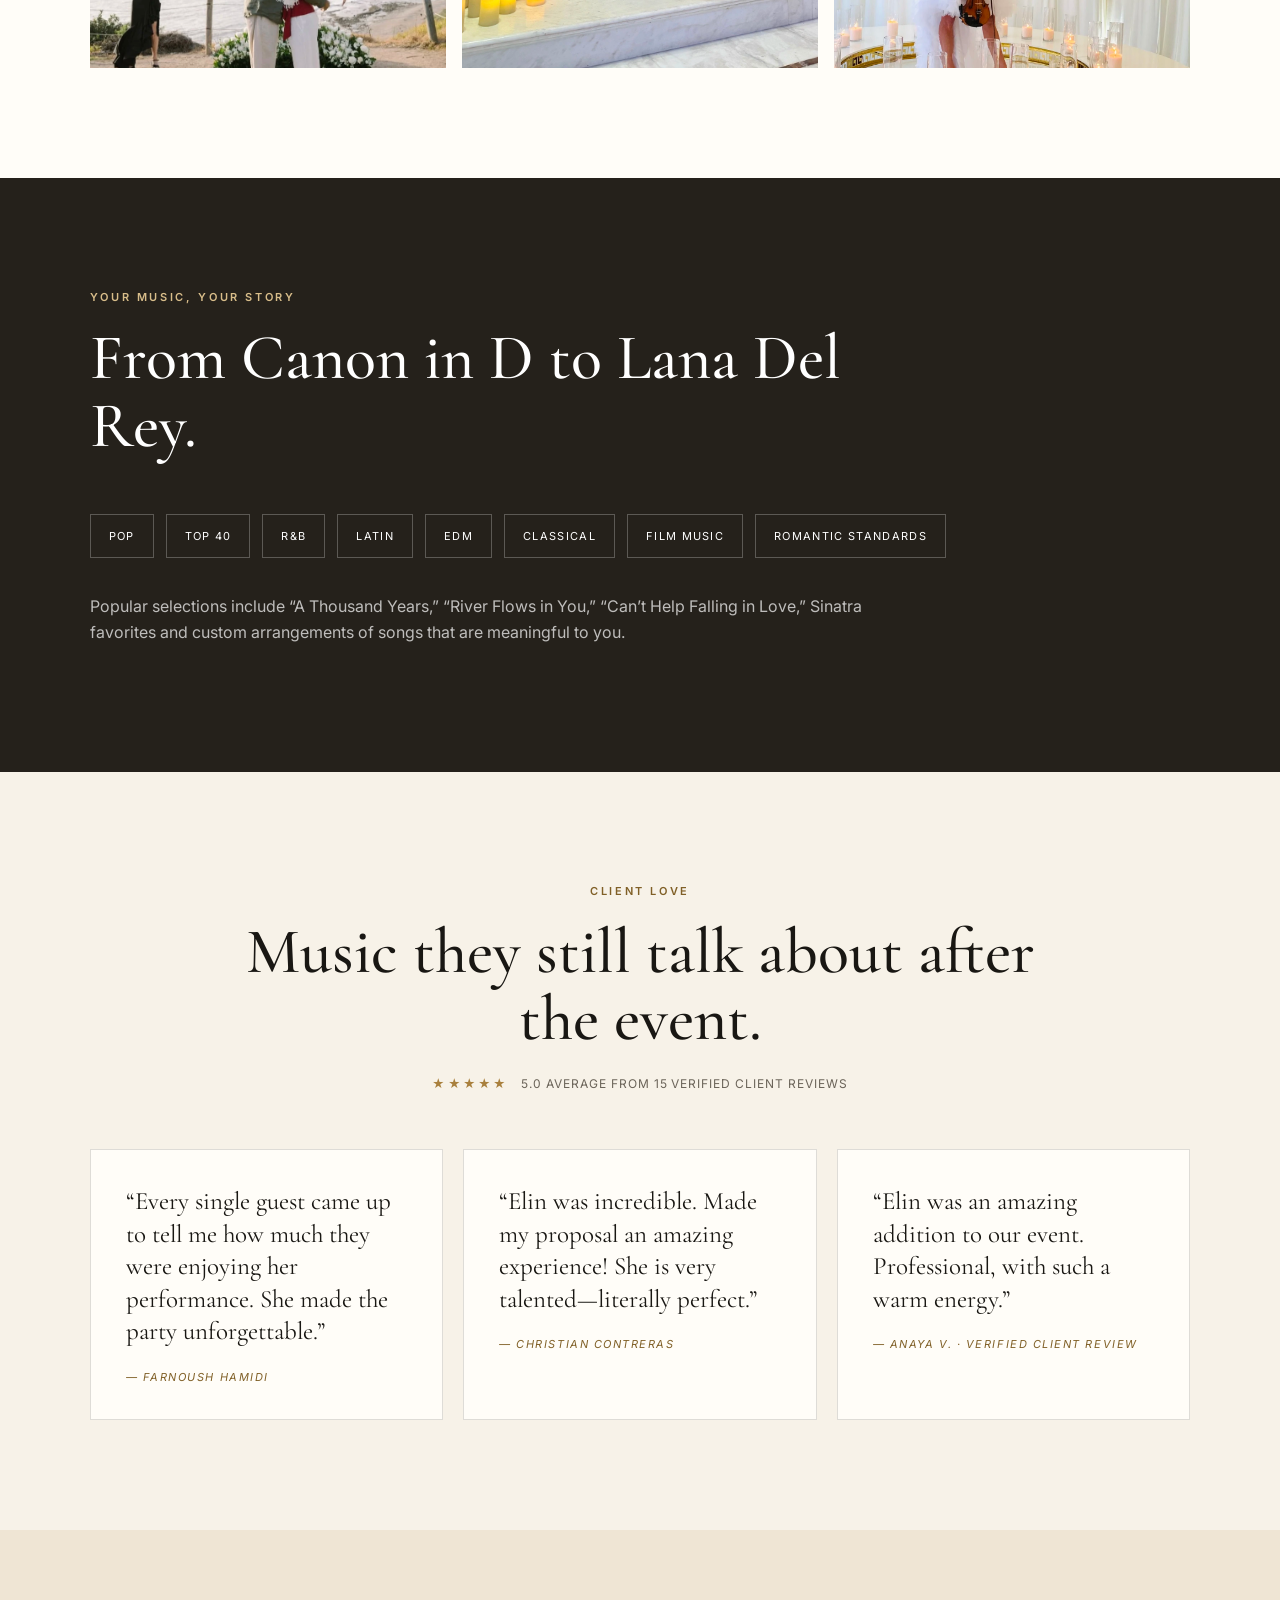
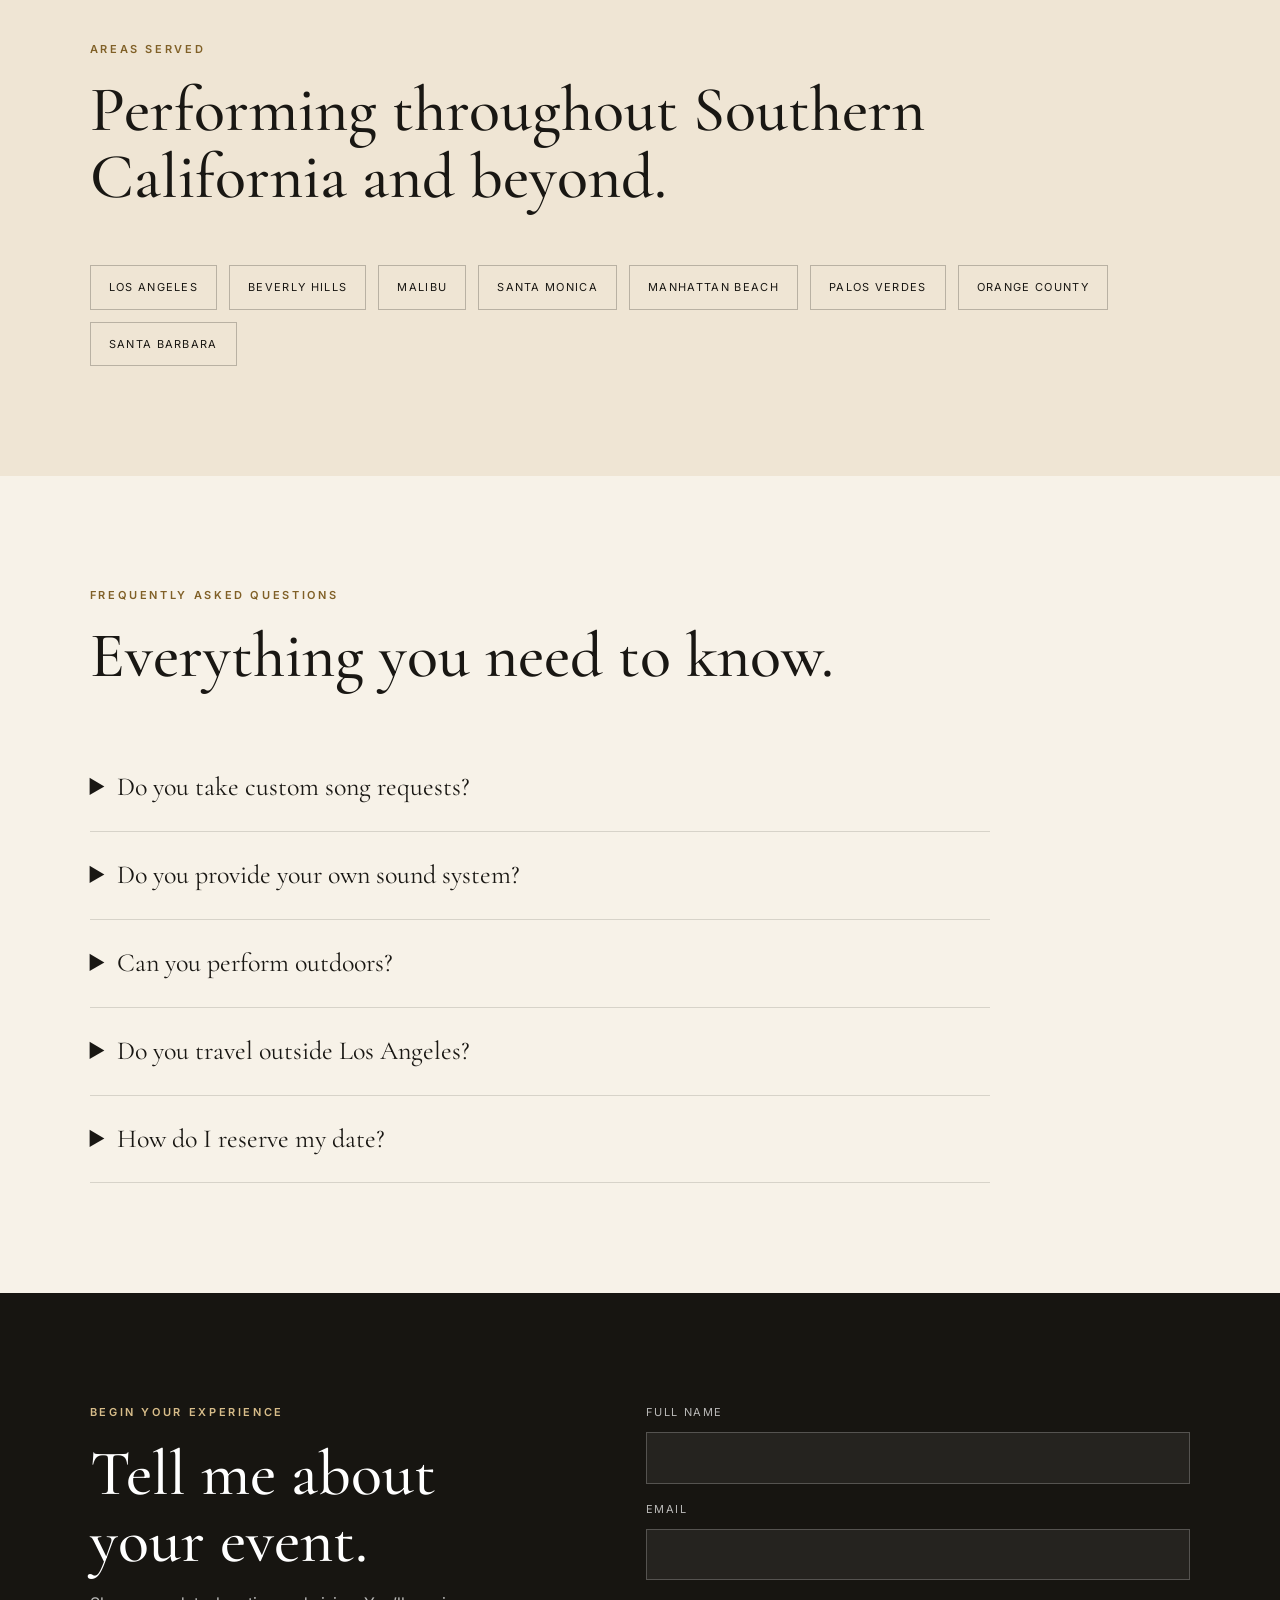
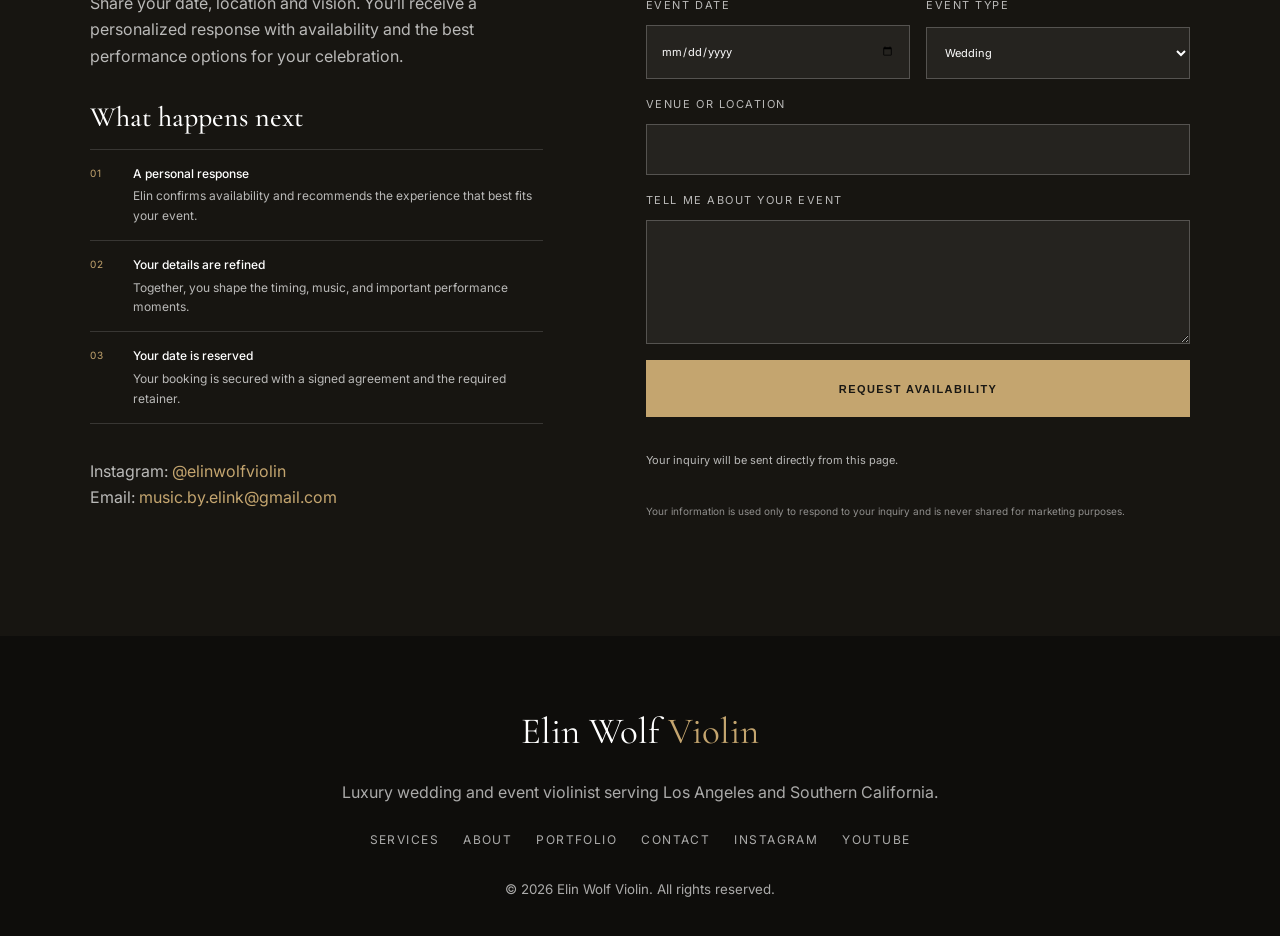
==== commit 2eb43535: "Improve accessibility and remaining technical SEO" ====
--- a/index.html
+++ b/index.html
@@ -61,8 +61,7 @@
           "https://www.facebook.com/Elin.wolf.music",
           "https://www.youtube.com/@elinwolf"
         ],
-        "knowsAbout": ["Wedding music", "Live violin music", "Corporate event entertainment", "Private event entertainment"],
-        "areaServed": ["Los Angeles", "Beverly Hills", "Malibu", "Santa Monica", "Orange County", "Santa Barbara", "Southern California"]
+        "knowsAbout": ["Wedding music", "Live violin music", "Corporate event entertainment", "Private event entertainment"]
       },
       {
         "@type": "Service",
@@ -71,7 +70,7 @@
         "url": "https://elinwolf.com/services.html",
         "provider": {"@id": "https://elinwolf.com/#elin-wolf"},
         "serviceType": "Live violin music for weddings and events",
-        "areaServed": ["Los Angeles", "Southern California", "Destination weddings"]
+        "areaServed": ["Los Angeles", "Beverly Hills", "Malibu", "Santa Monica", "Manhattan Beach", "Palos Verdes", "Orange County", "Santa Barbara", "Southern California"]
       }
     ]
   }
--- a/styles.css
+++ b/styles.css
@@ -4,6 +4,7 @@
   --cream: #efe5d4;
   --champagne: #c4a56f;
   --gold: #a9803d;
+  --text-gold: #806027;
   --white: #fffdf8;
   --muted: #6b6459;
   --line: rgba(25, 23, 19, 0.14);
@@ -14,13 +15,13 @@
 body { margin: 0; font-family: Inter, sans-serif; color: var(--ink); background: var(--ivory); line-height: 1.65; }
 a { color: inherit; text-decoration: none; }
 img { max-width: 100%; }
-.site-header { position: fixed; inset: 0 0 auto 0; height: 78px; display: flex; align-items: center; justify-content: space-between; padding: 0 5vw; z-index: 50; background: rgba(247,242,232,.88); backdrop-filter: blur(16px); border-bottom: 1px solid rgba(25,23,19,.08); }
+.site-header { position: fixed; inset: 0 0 auto 0; height: 78px; display: flex; align-items: center; justify-content: space-between; padding: 0 5vw; z-index: 50; background: rgba(247,242,232,.96); backdrop-filter: blur(16px); border-bottom: 1px solid rgba(25,23,19,.08); }
 .brand { display: flex; align-items: center; gap: 12px; }
 .brand-mark { width: 42px; height: 42px; border: 1px solid var(--gold); border-radius: 50%; display: grid; place-items: center; font-family: 'Cormorant Garamond', serif; font-size: 20px; color: var(--gold); }
 .brand-text { font-family: 'Cormorant Garamond', serif; font-size: 23px; letter-spacing: .04em; }
 .brand-text small { display: block; font-family: Inter, sans-serif; font-size: 9px; text-transform: uppercase; letter-spacing: .35em; color: var(--muted); }
 .nav { display: flex; align-items: center; gap: 28px; font-size: 13px; text-transform: uppercase; letter-spacing: .12em; }
-.nav a:hover { color: var(--gold); }
+.nav a:hover { color: var(--text-gold); }
 .nav-cta { padding: 12px 18px; border: 1px solid var(--gold); }
 .nav-socials { display:none; align-items:center; gap:18px; }
 .nav-socials a { font-size:19px; line-height:1; }
@@ -33,7 +34,7 @@
 .hero::after { content:""; position:absolute; right:-12%; bottom:-30%; width:65vw; height:65vw; border:1px solid rgba(255,255,255,.12); border-radius:50%; box-shadow:0 0 0 90px rgba(255,255,255,.025),0 0 0 180px rgba(255,255,255,.018); }
 .hero-overlay { position:absolute; inset:0; background: linear-gradient(90deg,rgba(0,0,0,.32),transparent 68%); }
 .hero-content { position: relative; z-index: 2; max-width: 780px; }
-.eyebrow { text-transform: uppercase; letter-spacing: .24em; font-size: 11px; font-weight: 600; color: var(--gold); margin: 0 0 18px; }
+.eyebrow { text-transform: uppercase; letter-spacing: .24em; font-size: 11px; font-weight: 600; color: var(--text-gold); margin: 0 0 18px; }
 .hero .eyebrow { color: #ead2a5; }
 h1,h2,h3 { font-family: 'Cormorant Garamond', serif; line-height: 1.05; font-weight: 500; }
 h1 { font-size: clamp(55px,7vw,96px); margin: 0 0 25px; max-width: 950px; }
@@ -76,7 +77,7 @@
 .experience-journey span { color:var(--gold); font-family:'Cormorant Garamond',serif; font-size:32px; }
 .experience-journey h3 { margin:17px 0 12px; font-size:31px; }
 .experience-journey p { margin:0; color:var(--muted); font-size:14px; }
-.text-link { color:var(--gold); font-weight:600; }
+.text-link { color:var(--text-gold); font-weight:600; }
 .stats { display:grid; grid-template-columns:repeat(3,1fr); gap:18px; }
 .stats article { background:var(--white); border:1px solid var(--line); padding:30px 25px; min-height:175px; }
 .stats strong { display:block; font-family:'Cormorant Garamond',serif; font-size:45px; color:var(--gold); }
@@ -92,14 +93,14 @@
 .service-card:hover { transform:translateY(-8px); box-shadow:var(--shadow); }
 .service-card:hover::after,.service-card:focus-visible::after { opacity:1; transform:translateX(4px); }
 .service-card:focus-visible { outline:2px solid var(--gold); outline-offset:4px; }
-.service-card > span { color:var(--gold); font-size:12px; letter-spacing:.2em; }
+.service-card > span { color:var(--text-gold); font-size:12px; letter-spacing:.2em; }
 .service-card p,.service-card li { color:var(--muted); font-size:14px; }
 .service-card ul { padding-left:17px; }
-.service-link { display:inline-block; margin-top:14px; color:var(--gold); text-transform:uppercase; letter-spacing:.1em; font-size:10px; }
+.service-link { display:inline-block; margin-top:14px; color:var(--text-gold); text-transform:uppercase; letter-spacing:.1em; font-size:10px; }
 .services-page { padding-top:78px; }
 .service-jump { position:sticky; top:78px; z-index:20; display:flex; justify-content:center; gap:28px; padding:18px 5vw; background:rgba(255,253,248,.96); border-bottom:1px solid var(--line); text-transform:uppercase; letter-spacing:.12em; font-size:11px; }
-.service-jump h1 { margin:0 18px 0 0; color:var(--gold); font-family:Inter,sans-serif; font-size:11px; font-weight:600; line-height:inherit; letter-spacing:.12em; }
-.service-jump a:hover { color:var(--gold); }
+.service-jump h1 { margin:0 18px 0 0; color:var(--text-gold); font-family:Inter,sans-serif; font-size:11px; font-weight:600; line-height:inherit; letter-spacing:.12em; }
+.service-jump a:hover { color:var(--text-gold); }
 .service-detail { display:grid; grid-template-columns:1fr 1fr; min-height:760px; scroll-margin-top:145px; background:var(--white); }
 .service-detail-reverse .service-detail-image { order:2; }
 .service-detail-reverse .service-detail-copy { order:1; background:var(--ivory); }
@@ -113,7 +114,7 @@
 .service-detail-copy > p:not(.eyebrow) { color:var(--muted); font-size:16px; }
 .service-facts { margin-top:25px; border-top:1px solid var(--line); }
 .service-facts article { display:grid; grid-template-columns:110px 1fr; gap:20px; padding:16px 0; border-bottom:1px solid var(--line); }
-.service-facts strong { color:var(--gold); text-transform:uppercase; letter-spacing:.1em; font-size:10px; }
+.service-facts strong { color:var(--text-gold); text-transform:uppercase; letter-spacing:.1em; font-size:10px; }
 .service-facts span { color:var(--muted); font-size:13px; }
 .wedding-packages { scroll-margin-top:145px; background:var(--ivory); }
 .wedding-packages .section-intro { max-width:680px; margin:22px auto 0; color:var(--muted); }
@@ -125,7 +126,7 @@
 .wedding-package ul { margin:24px 0 0; padding-left:18px; }
 .wedding-package li { margin:8px 0; }
 .wedding-package .text-link { display:inline-block; margin-top:18px; font-size:12px; }
-.package-label { margin:0; color:var(--gold); text-transform:uppercase; letter-spacing:.18em; font-size:10px; font-weight:600; }
+.package-label { margin:0; color:var(--text-gold); text-transform:uppercase; letter-spacing:.18em; font-size:10px; font-weight:600; }
 .wedding-package-signature { display:flex; flex-direction:column; justify-content:center; padding:58px; color:white; background:#201d18; box-shadow:var(--shadow); }
 .wedding-package-signature h3 { font-size:clamp(42px,4vw,62px); }
 .wedding-package-signature > p:not(.package-label),.wedding-package-signature li { color:rgba(255,255,255,.7); }
@@ -181,7 +182,7 @@
 .review-summary { margin:22px 0 0; color:var(--muted); font-size:12px; letter-spacing:.08em; text-transform:uppercase; }
 .review-summary span { margin-right:9px; color:var(--gold); letter-spacing:.18em; }
 blockquote { margin:0; background:var(--white); border:1px solid var(--line); padding:35px; font-family:'Cormorant Garamond',serif; font-size:25px; line-height:1.3; }
-blockquote cite { display:block; font-family:Inter,sans-serif; font-size:11px; text-transform:uppercase; letter-spacing:.14em; margin-top:22px; color:var(--gold); }
+blockquote cite { display:block; font-family:Inter,sans-serif; font-size:11px; text-transform:uppercase; letter-spacing:.14em; margin-top:22px; color:var(--text-gold); }
 .placeholder-note,.form-note { font-size:11px; color:var(--muted); margin-top:18px; }
 .areas { background:var(--cream); }
 .areas-list span { border-color:rgba(25,23,19,.25); }
@@ -274,3 +275,20 @@
 @media (min-width: 1601px) {
   .hero { background-image:linear-gradient(90deg,rgba(20,16,12,.82),rgba(20,16,12,.16)), url('assets/images/elin-hero.webp'); }
 }
+
+/* Keep fragment targets clear of the fixed header and service navigation. */
+#experience, #videos, #services, #about, #reviews, #portfolio, #contact, #services-list { scroll-margin-top:94px; }
+.services-page #contact, .service-detail, .wedding-packages { scroll-margin-top:145px; }
+@media (max-width:980px) {
+  .services-page #contact, .service-detail, .wedding-packages { scroll-margin-top:158px; }
+}
+
+/* Retain light gold on the dark signature package. */
+.wedding-package-signature .package-label { color:var(--champagne); }
+.contact .form-note:not(.form-success):not(.form-error) { color:rgba(255,255,255,.7); }
+.nav a:focus-visible, .service-jump a:focus-visible { color:var(--text-gold); outline:2px solid var(--text-gold); outline-offset:4px; }
+
+@media (prefers-reduced-motion:reduce) {
+  html { scroll-behavior:auto; }
+  .reveal, .reveal-ready .reveal, .reveal-ready .reveal.visible { opacity:1; transform:none; transition:none; }
+}
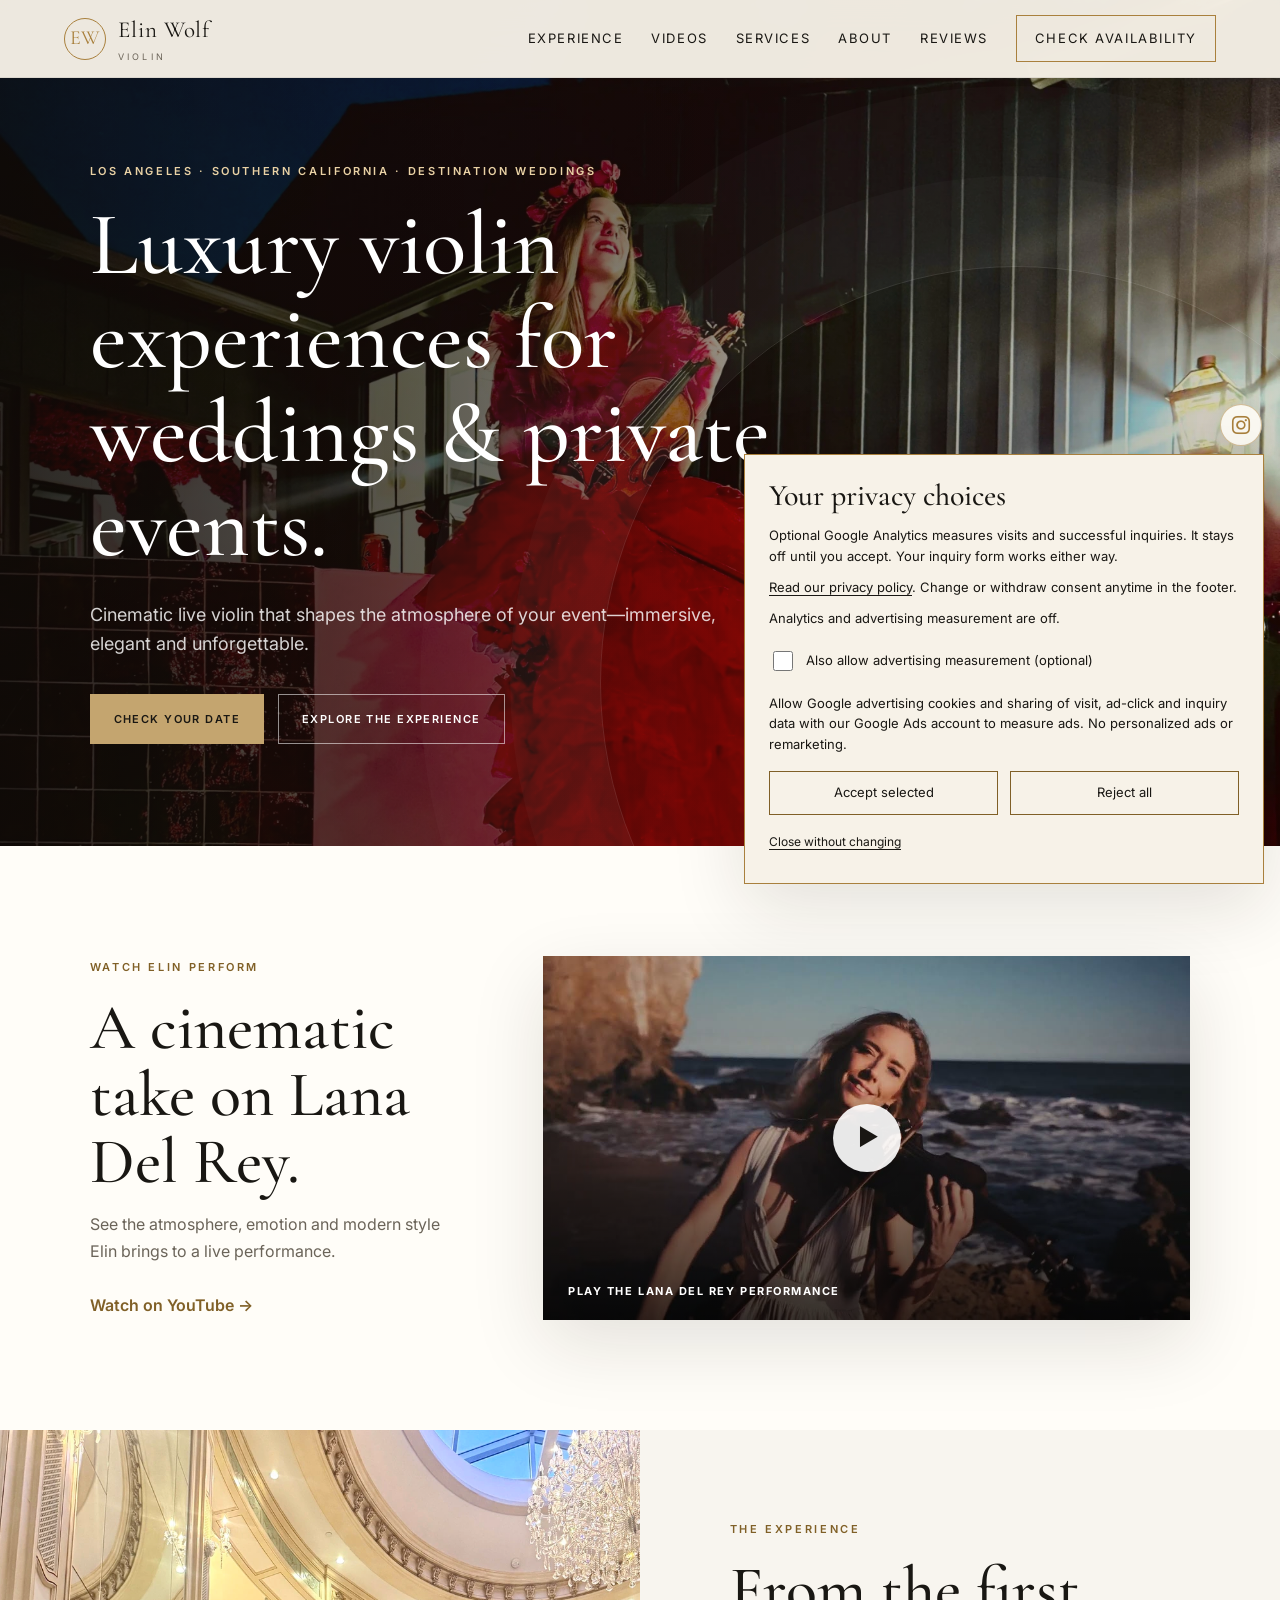
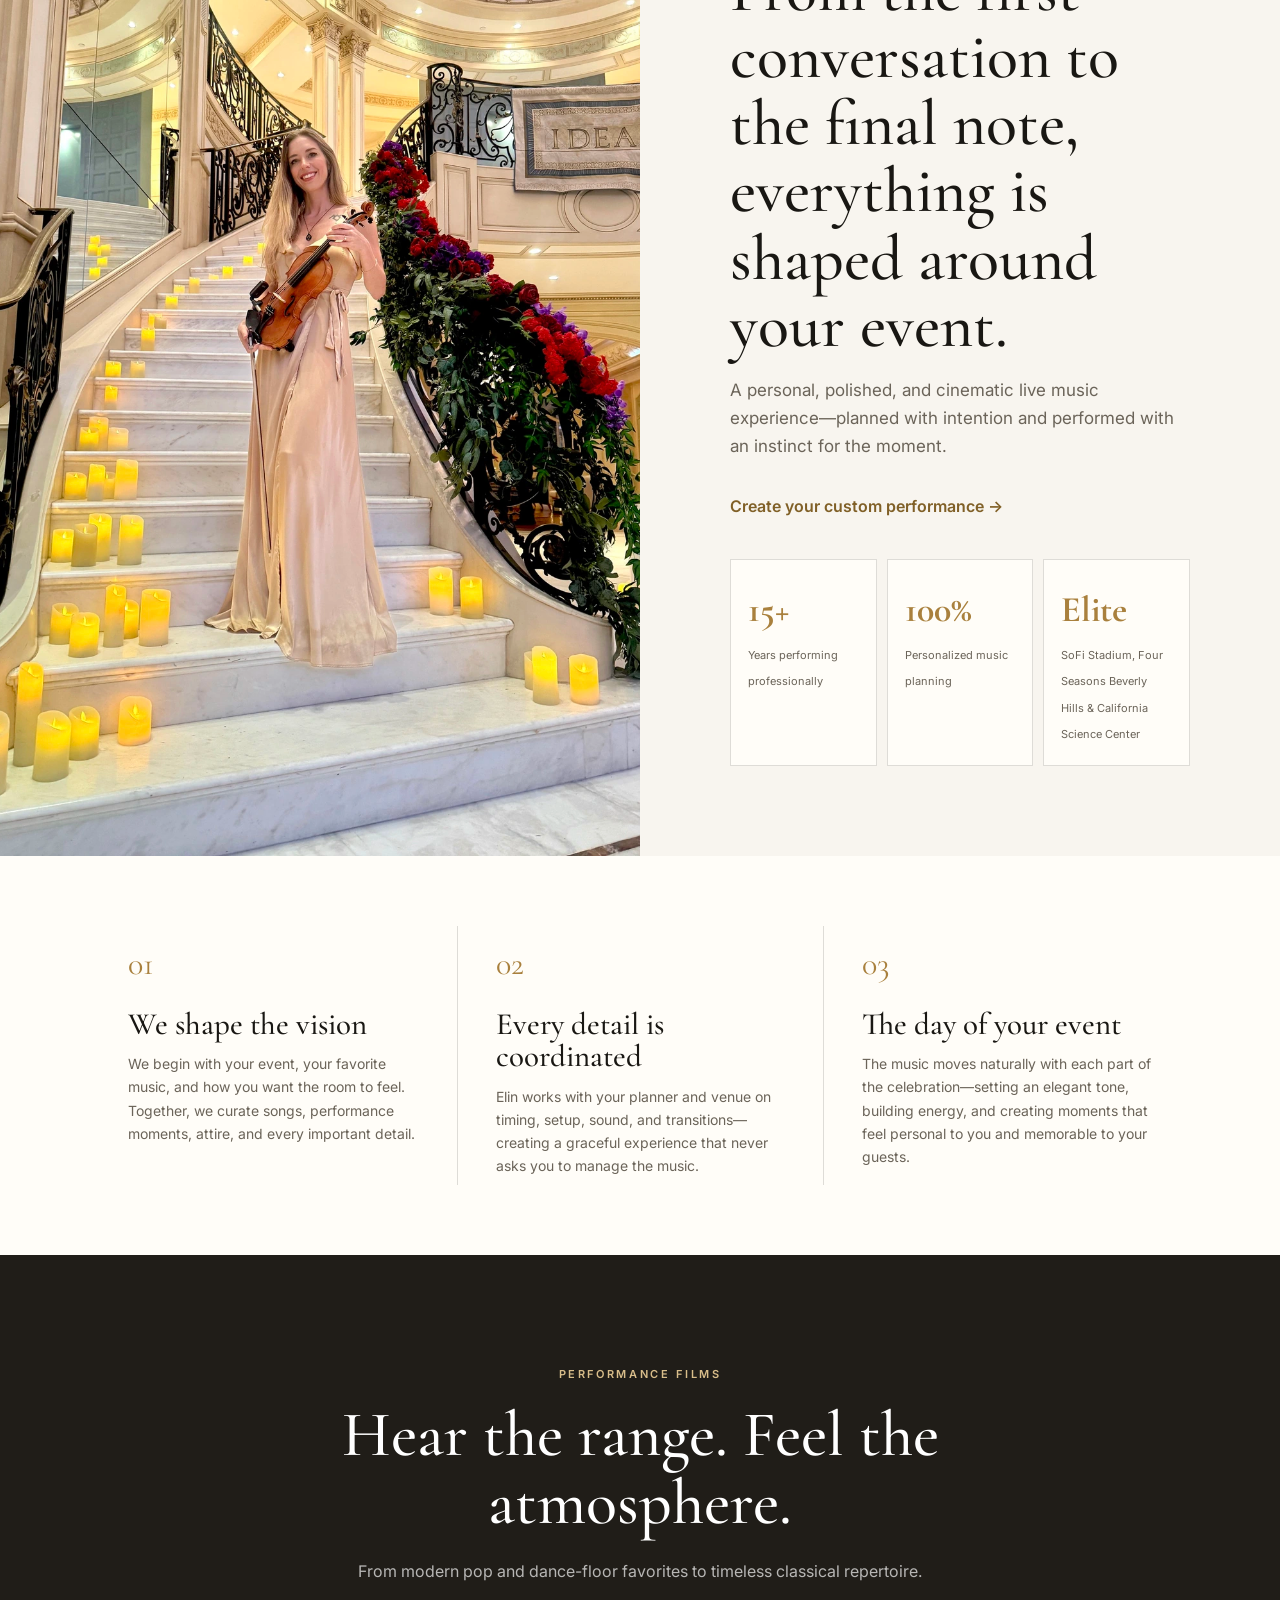
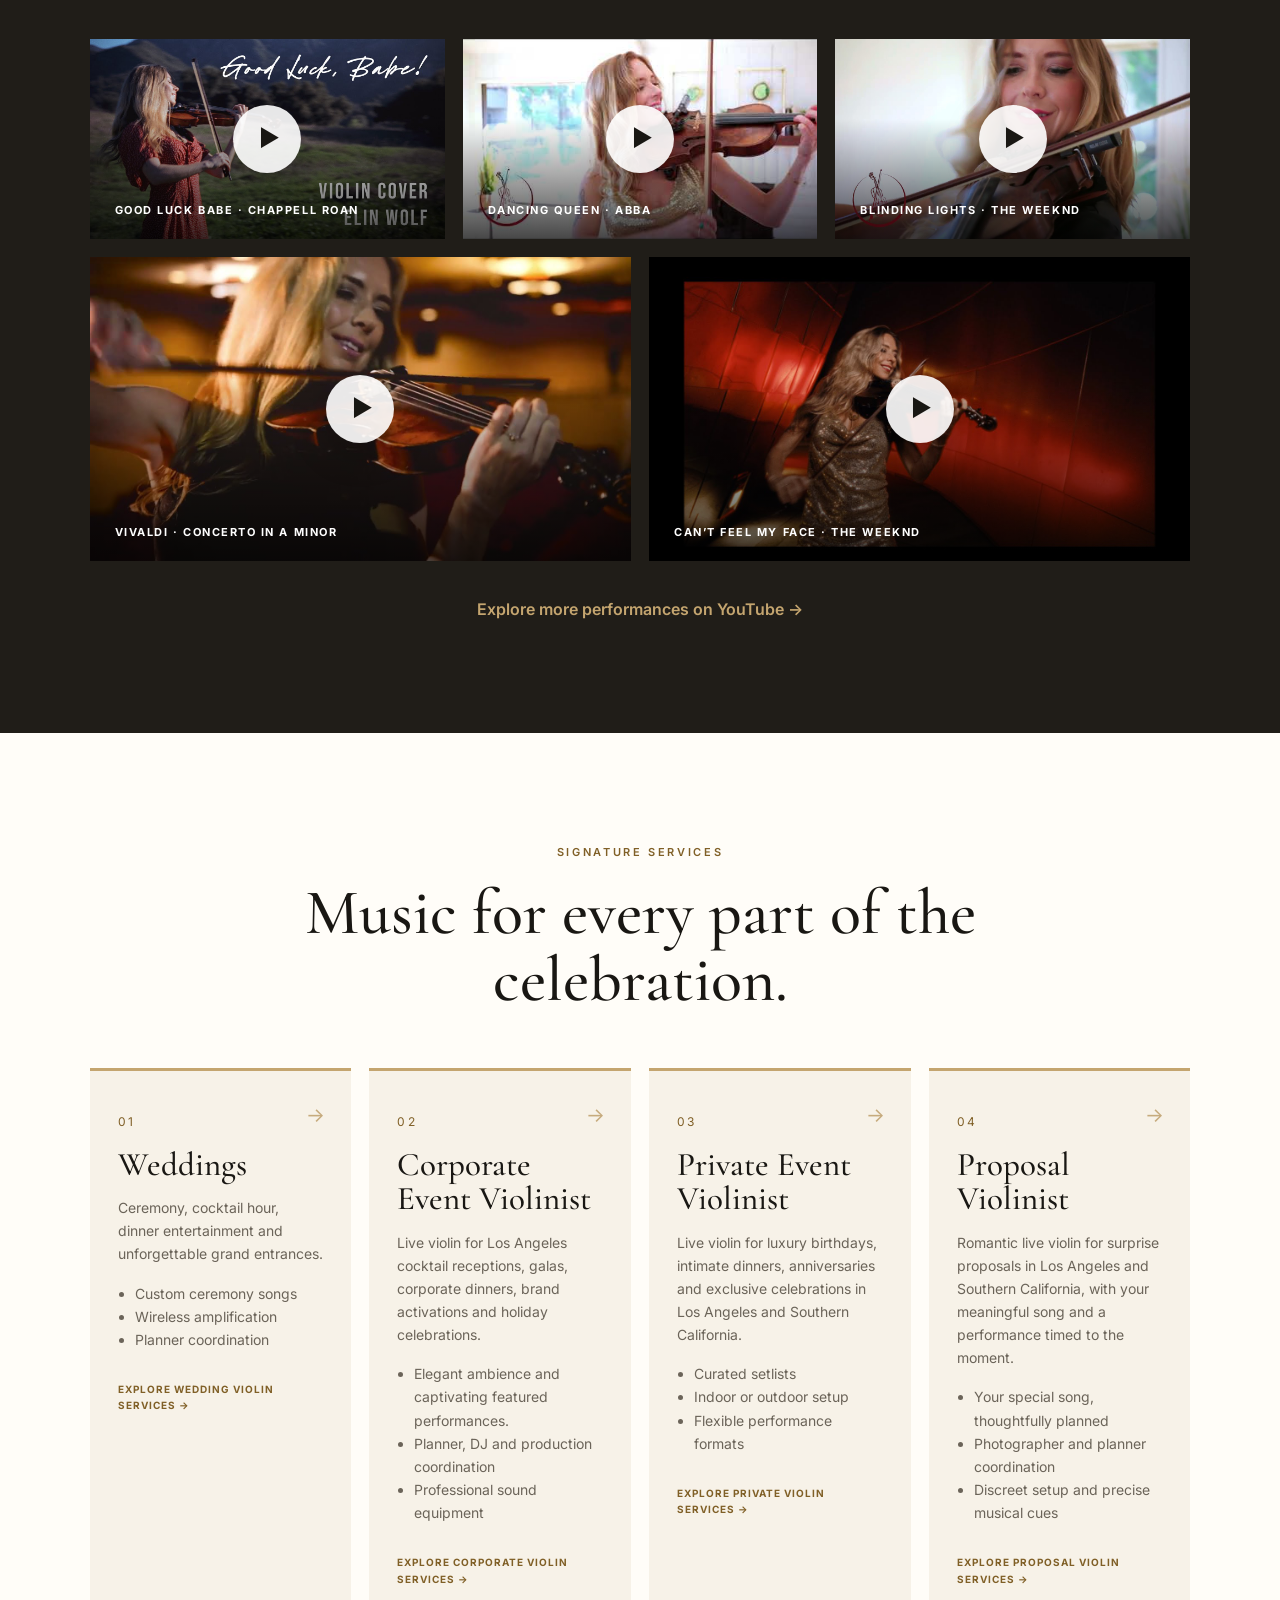
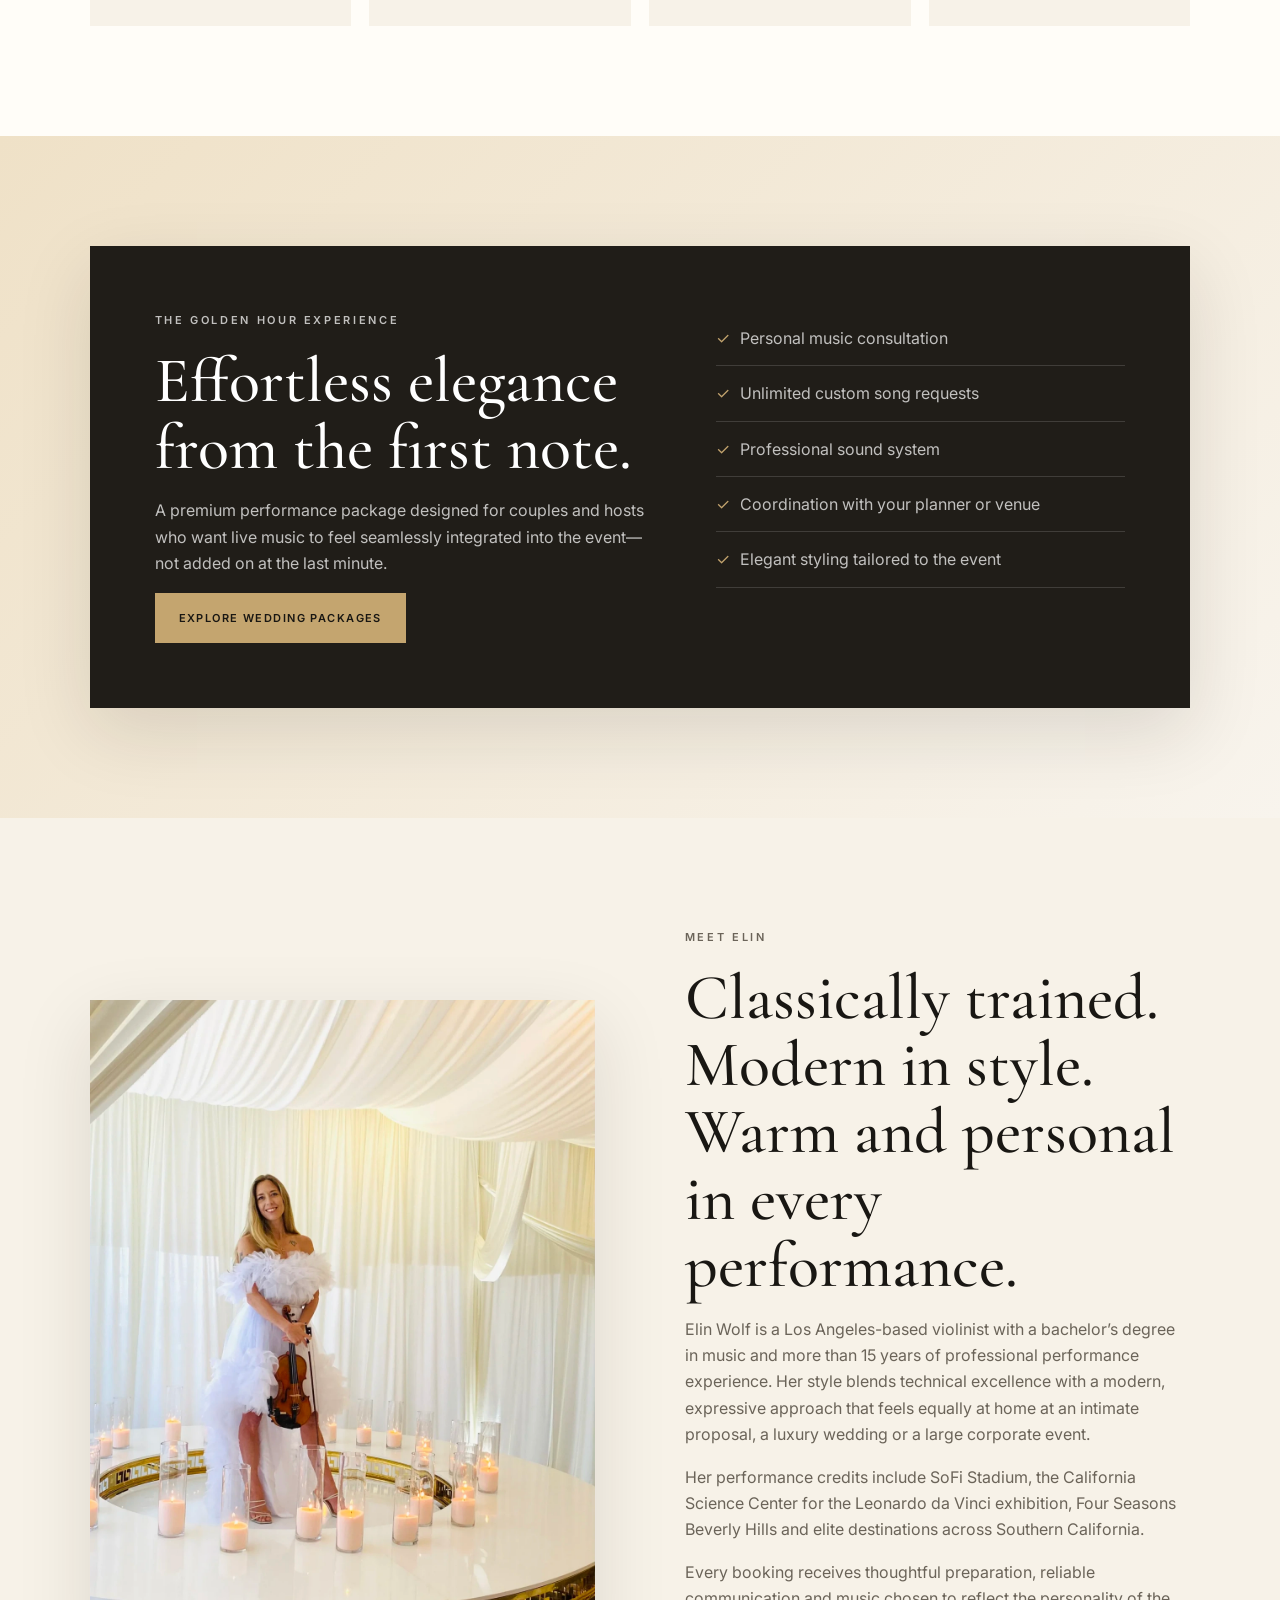
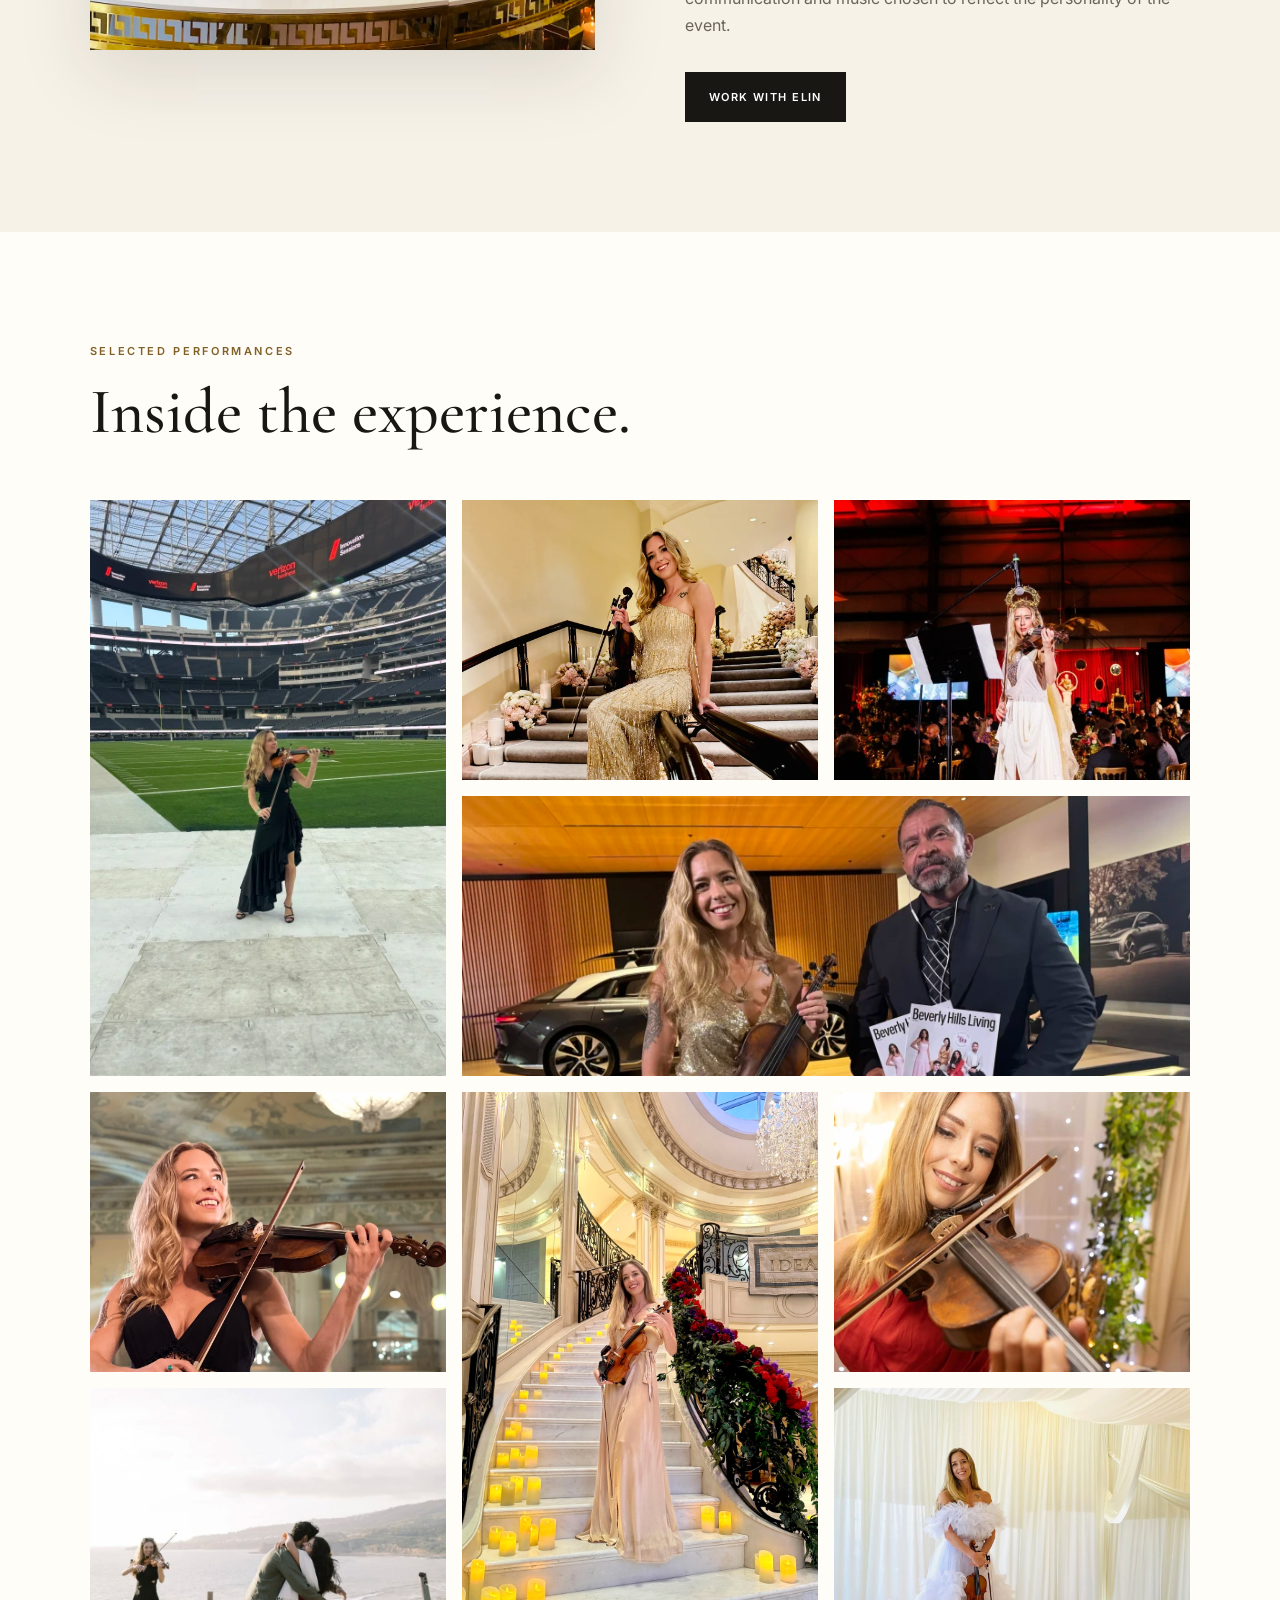
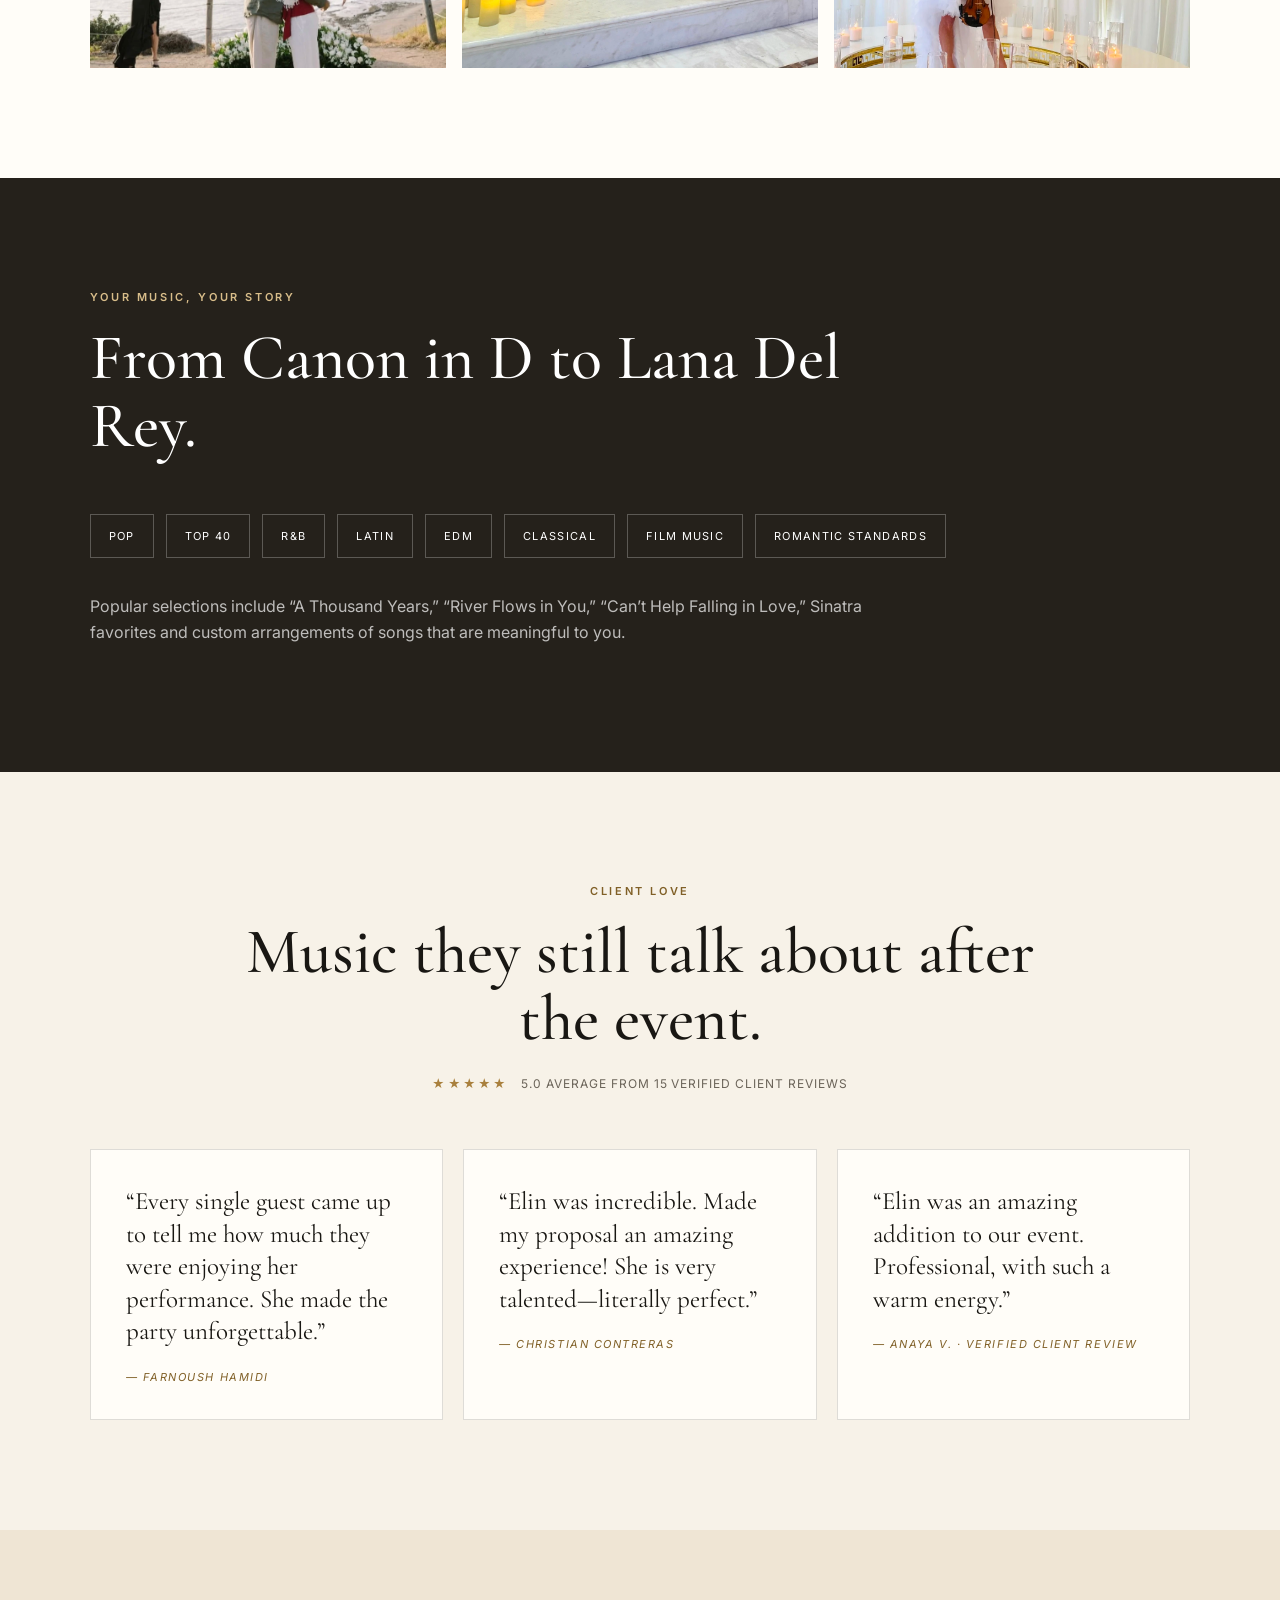
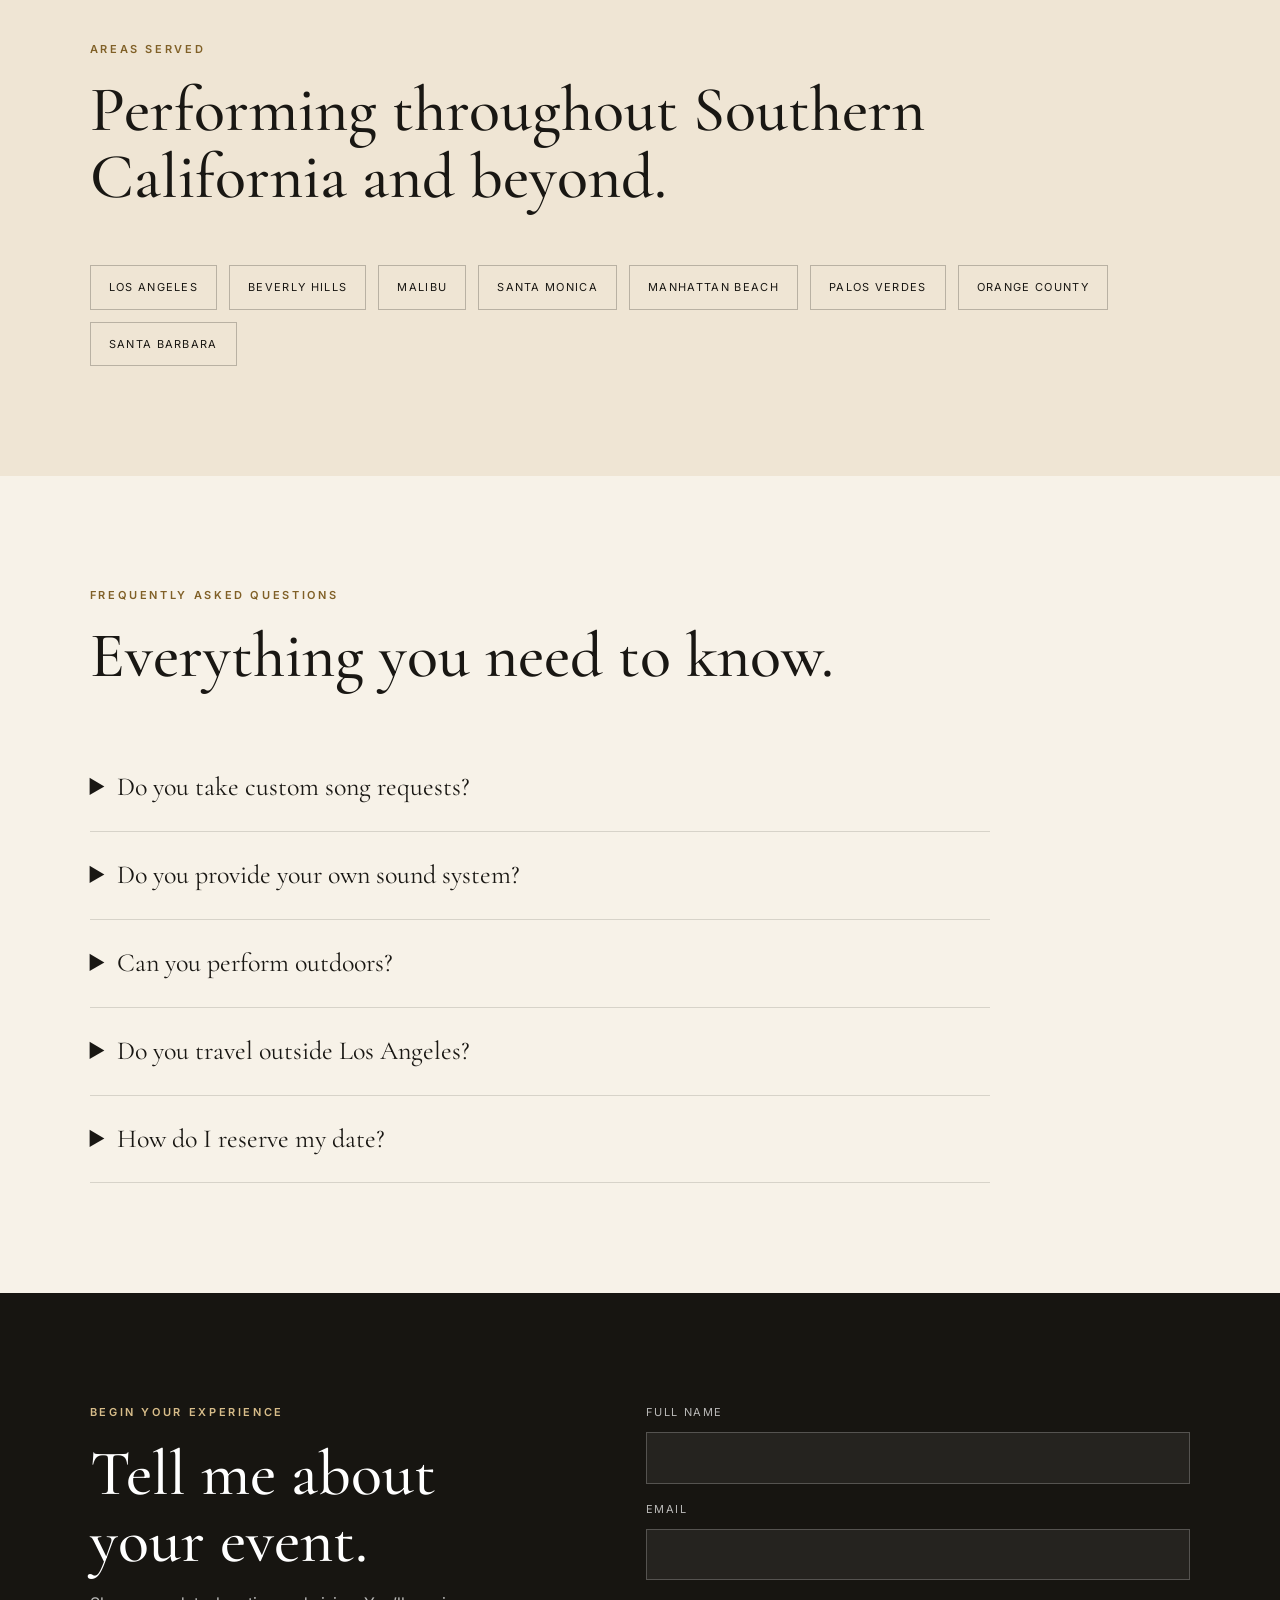
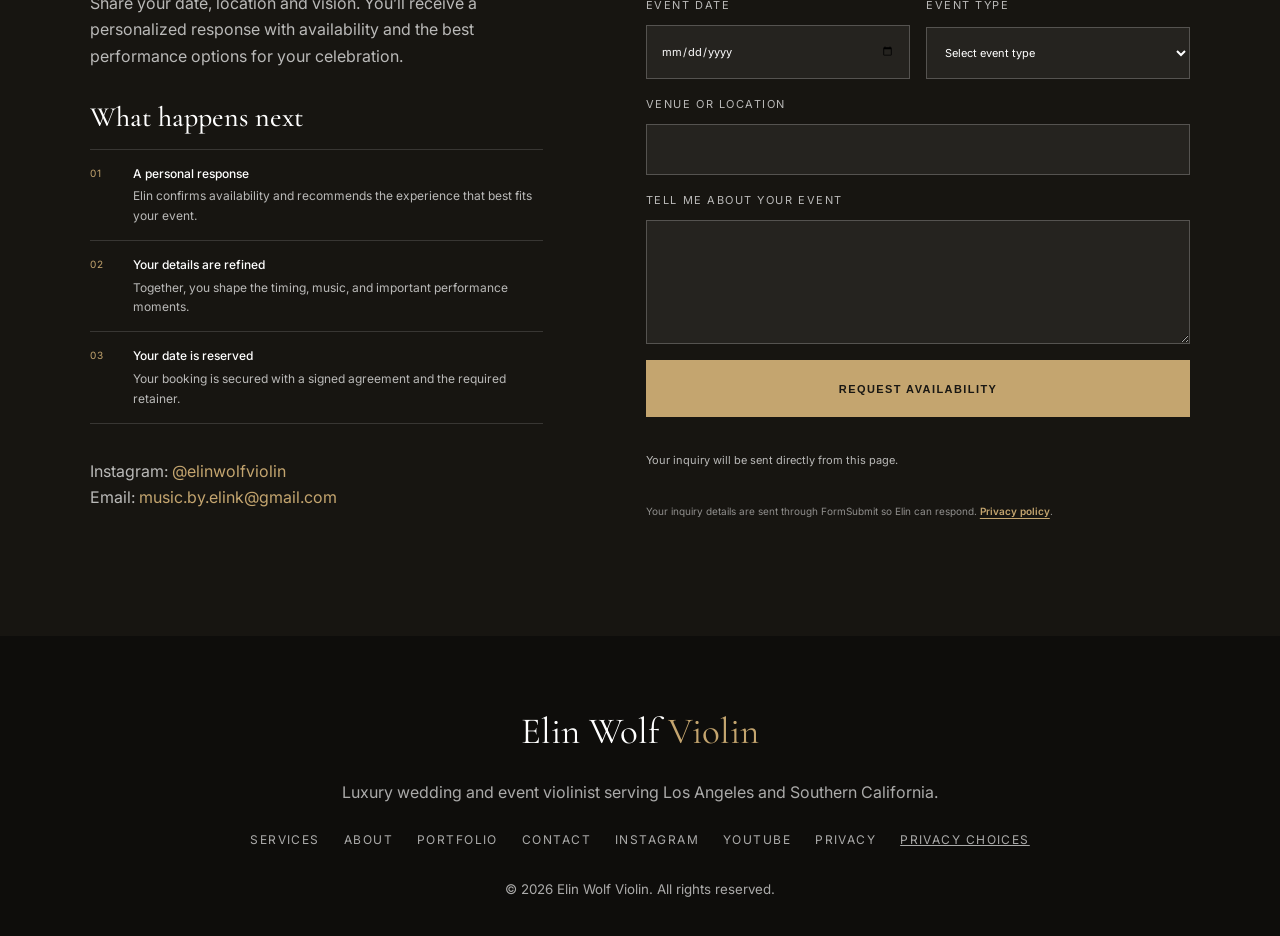
==== commit 6fe489c4: "Finalize privacy choices and consented inquiry measurement" ====
--- a/index.html
+++ b/index.html
@@ -1,15 +1,6 @@
 <!DOCTYPE html>
 <html lang="en">
 <head>
-  <!-- Google tag (gtag.js) -->
-  <script async src="https://www.googletagmanager.com/gtag/js?id=G-BD74DCQGRV"></script>
-  <script>
-    window.dataLayer = window.dataLayer || [];
-    function gtag(){dataLayer.push(arguments);}
-    gtag('js', new Date());
-
-    gtag('config', 'G-BD74DCQGRV');
-  </script>
   <meta charset="UTF-8" />
   <meta name="viewport" content="width=device-width, initial-scale=1.0" />
   <title>Wedding &amp; Event Violinist Los Angeles | Elin Wolf</title>
@@ -75,8 +66,23 @@
     ]
   }
   </script>
+  <script src="consent.js" defer></script>
 </head>
 <body>
+  <section class="consent-panel" id="consent-panel" aria-labelledby="consent-title" hidden>
+    <h2 id="consent-title">Your privacy choices</h2>
+    <p>Optional Google Analytics measures visits and successful inquiries. It stays off until you accept. Your inquiry form works either way.</p>
+    <p><a href="privacy.html">Read our privacy policy</a>. Change or withdraw consent anytime in the footer.</p>
+    <p id="consent-status" role="status"></p>
+    <label class="consent-option"><input type="checkbox" data-consent-advertising aria-describedby="advertising-purpose" /><span>Also allow advertising measurement (optional)</span></label>
+    <p id="advertising-purpose">Allow Google advertising cookies and sharing of visit, ad-click and inquiry data with our Google Ads account to measure ads. No personalized ads or remarketing.</p>
+    <div class="consent-actions">
+      <button type="button" data-consent-accept>Accept selected</button>
+      <button type="button" data-consent-reject>Reject all</button>
+    </div>
+    <button class="consent-close" type="button" data-consent-close>Close without changing</button>
+  </section>
+
   <header class="site-header" id="top">
     <a class="brand" href="#top" aria-label="Elin Wolf home">
       <span class="brand-mark">EW</span>
@@ -323,13 +329,13 @@
         <label>Email<input type="email" name="email" required /></label>
         <div class="form-row">
           <label>Event date<input type="date" name="date" /></label>
-          <label>Event type<select name="type"><option>Wedding</option><option>Corporate Event</option><option>Private Event</option><option>Proposal</option><option>Other</option></select></label>
+          <label>Event type<select name="type" required><option value="" disabled selected>Select event type</option><option>Wedding</option><option>Corporate Event</option><option>Private Event</option><option>Proposal</option><option>Other</option></select></label>
         </div>
         <label>Venue or location<input type="text" name="location" /></label>
         <label>Tell me about your event<textarea name="message" rows="5" required></textarea></label>
         <button class="button button-primary" type="submit">Request Availability</button>
         <p class="form-note" id="form-status" role="status" aria-live="polite">Your inquiry will be sent directly from this page.</p>
-        <p class="form-privacy">Your information is used only to respond to your inquiry and is never shared for marketing purposes.</p>
+        <p class="form-privacy">Your inquiry details are sent through FormSubmit so Elin can respond. <a class="text-link" href="privacy.html">Privacy policy</a>.</p>
       </form>
     </section>
   </main>
@@ -337,7 +343,7 @@
   <footer>
     <div class="footer-brand">Elin Wolf <span>Violin</span></div>
     <p>Luxury wedding and event violinist serving Los Angeles and Southern California.</p>
-    <div class="footer-links"><a href="#services">Services</a><a href="#about">About</a><a href="#portfolio">Portfolio</a><a href="#contact">Contact</a><a href="https://www.instagram.com/elinwolfviolin/" target="_blank" rel="noopener">Instagram</a><a href="https://www.youtube.com/@elinwolf" target="_blank" rel="noopener">YouTube</a></div>
+    <div class="footer-links"><a href="#services">Services</a><a href="#about">About</a><a href="#portfolio">Portfolio</a><a href="#contact">Contact</a><a href="https://www.instagram.com/elinwolfviolin/" target="_blank" rel="noopener">Instagram</a><a href="https://www.youtube.com/@elinwolf" target="_blank" rel="noopener">YouTube</a><a href="privacy.html">Privacy</a><button class="privacy-settings" type="button" data-consent-settings hidden>Privacy choices</button></div>
     <small>© <span id="year"></span> Elin Wolf Violin. All rights reserved.</small>
   </footer>
 
--- a/styles.css
+++ b/styles.css
@@ -292,3 +292,28 @@
   html { scroll-behavior:auto; }
   .reveal, .reveal-ready .reveal, .reveal-ready .reveal.visible { opacity:1; transform:none; transition:none; }
 }
+
+/* Privacy draft: reuse the existing palette and typography. */
+.privacy-page { max-width:860px; margin:0 auto; padding-top:130px; }
+.privacy-page h1 { font-family:'Cormorant Garamond',serif; font-size:clamp(40px,6vw,64px); line-height:1.1; }
+.privacy-page h2 { font-size:clamp(28px,4vw,36px); margin-top:36px; }
+.privacy-page a { text-decoration:underline; text-underline-offset:3px; overflow-wrap:anywhere; }
+
+.form-privacy a { color:var(--champagne); text-decoration:underline; text-underline-offset:3px; }
+
+/* Equal-weight choices; no overlay or forced consent to access the form. */
+.privacy-settings { font:inherit; color:inherit; background:none; border:0; padding:0; text-transform:inherit; letter-spacing:inherit; cursor:pointer; text-decoration:underline; }
+.consent-panel { position:fixed; z-index:100; bottom:16px; right:16px; width:min(520px, calc(100% - 32px)); max-height:75vh; overflow:auto; padding:24px; background:var(--ivory); color:var(--ink); border:1px solid var(--gold); box-shadow:var(--shadow); }
+.consent-panel[hidden], .privacy-settings[hidden] { display:none; }
+.consent-panel h2 { font-family:'Cormorant Garamond',serif; font-size:30px; line-height:1.15; margin:0 0 12px; }
+.consent-panel p { font-size:13px; line-height:1.6; margin:10px 0; }
+.consent-panel a, .consent-close { text-decoration:underline; text-underline-offset:3px; }
+.consent-actions { display:flex; flex-wrap:wrap; gap:12px; margin-top:16px; }
+.consent-actions button { flex:1 1 120px; min-height:44px; padding:10px; border:1px solid var(--text-gold); background:var(--ivory); color:var(--ink); font:inherit; font-size:13px; cursor:pointer; }
+.consent-actions button:hover { background:var(--cream); }
+.consent-close { min-height:44px; padding:10px 0 0; border:0; background:none; color:var(--ink); font:inherit; font-size:12px; cursor:pointer; }
+.consent-panel :focus-visible, .privacy-settings:focus-visible { outline:2px solid var(--text-gold); outline-offset:3px; }
+.footer-links { flex-wrap:wrap; }
+
+.consent-option { display:flex; align-items:center; gap:10px; min-height:44px; font-size:13px; line-height:1.5; cursor:pointer; }
+.consent-option input { flex:0 0 20px; width:20px; height:20px; accent-color:var(--text-gold); }
